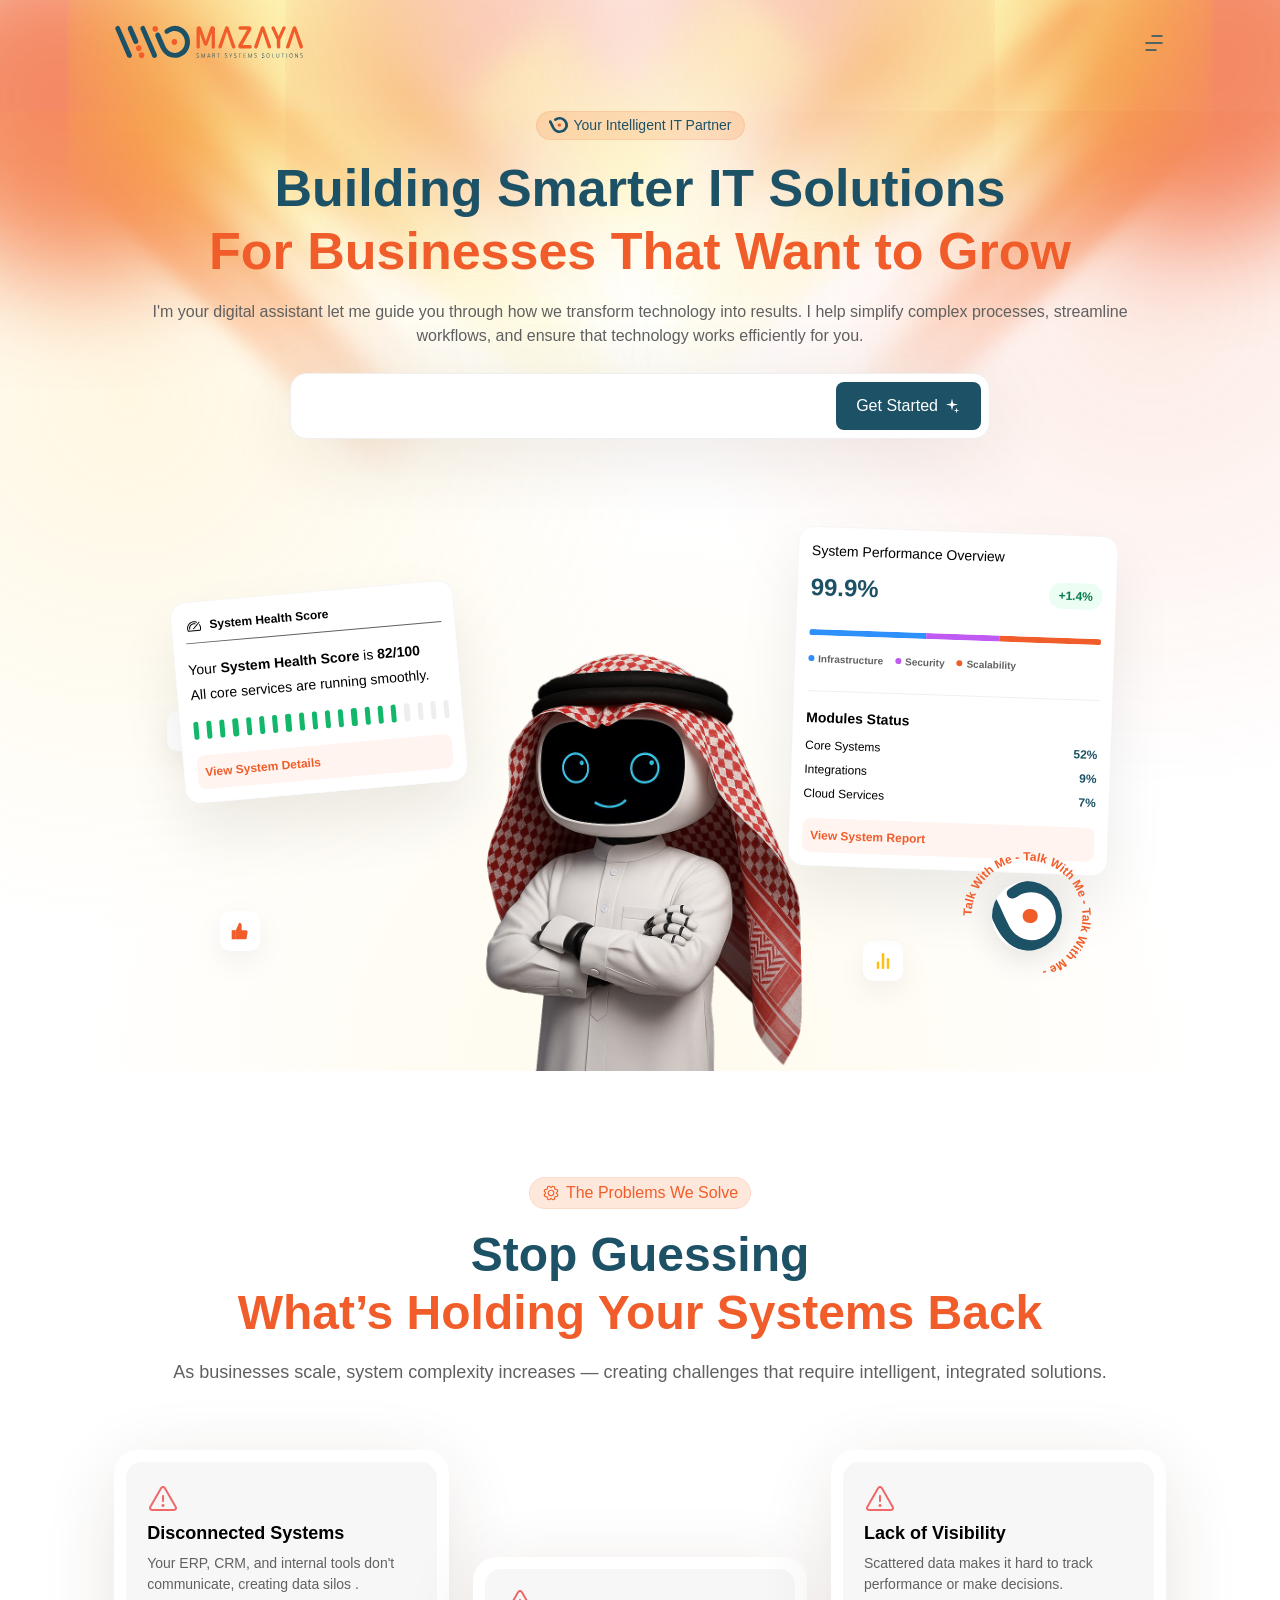
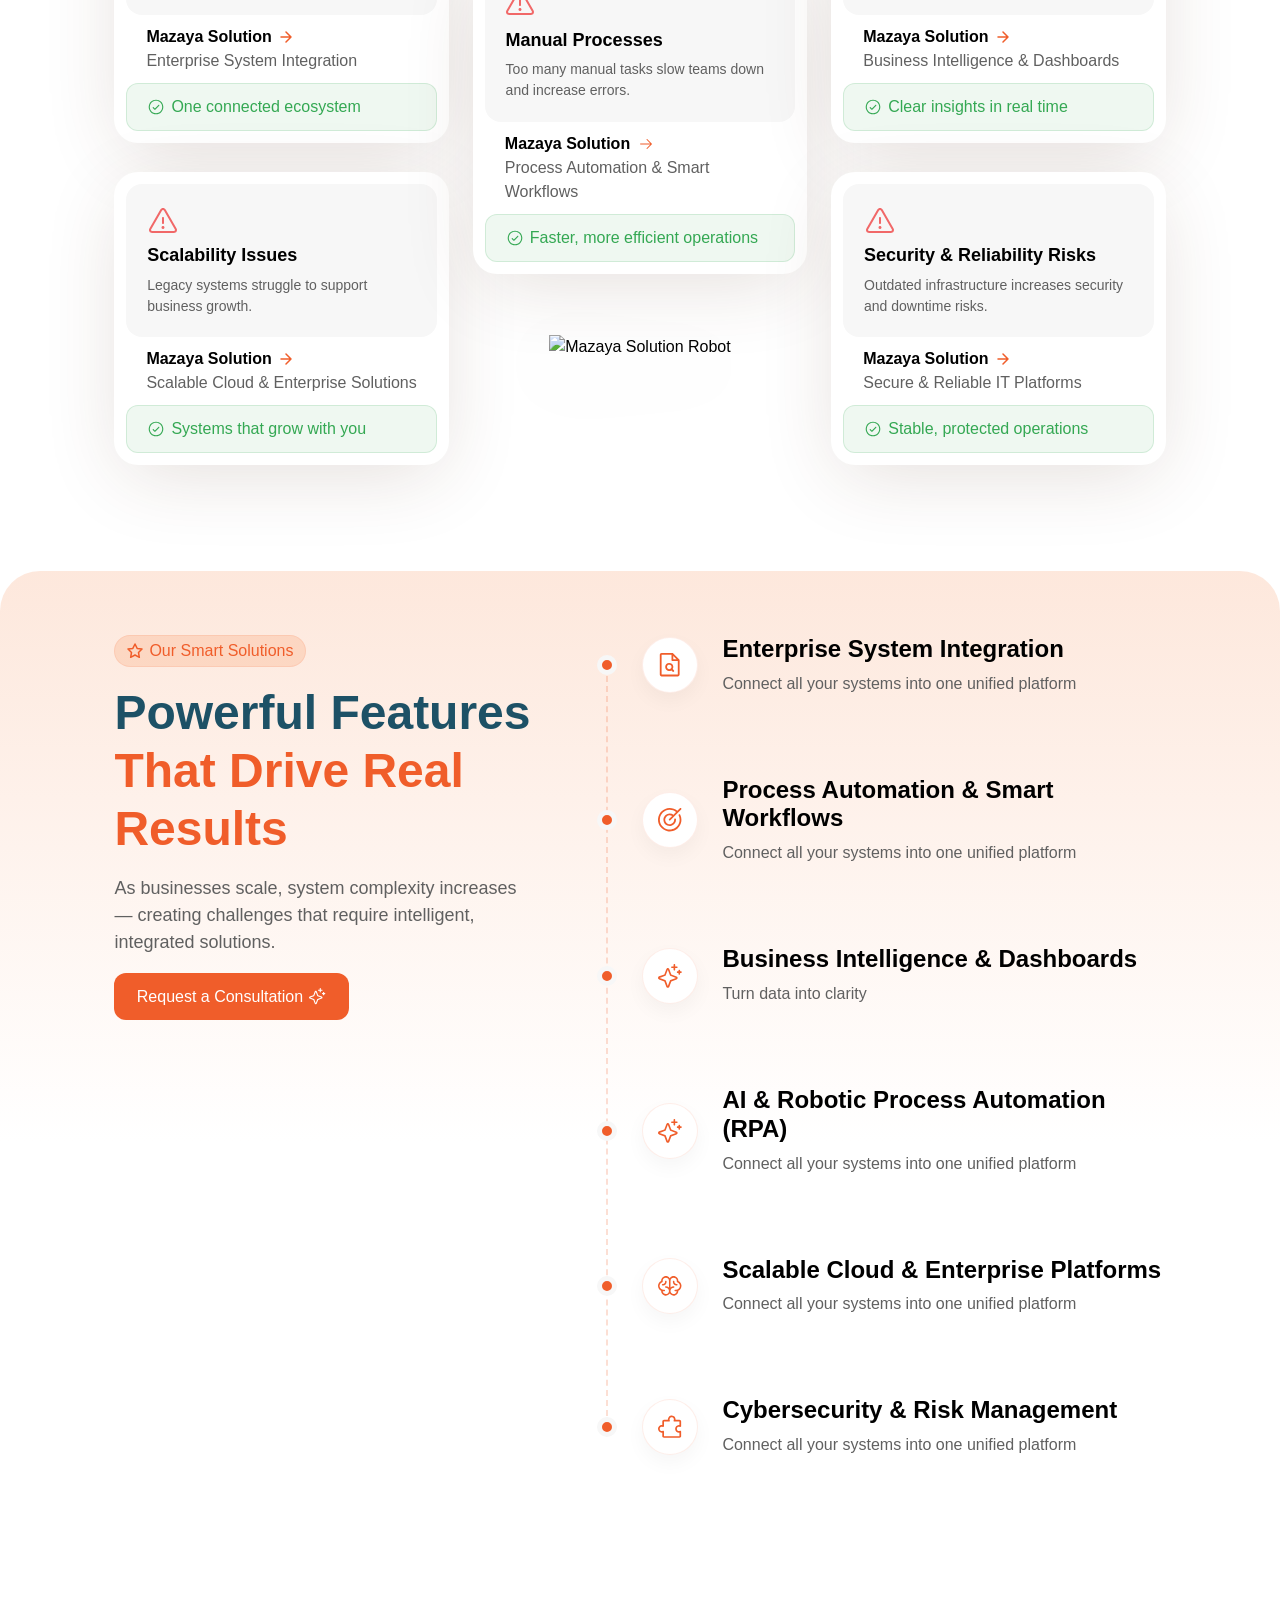
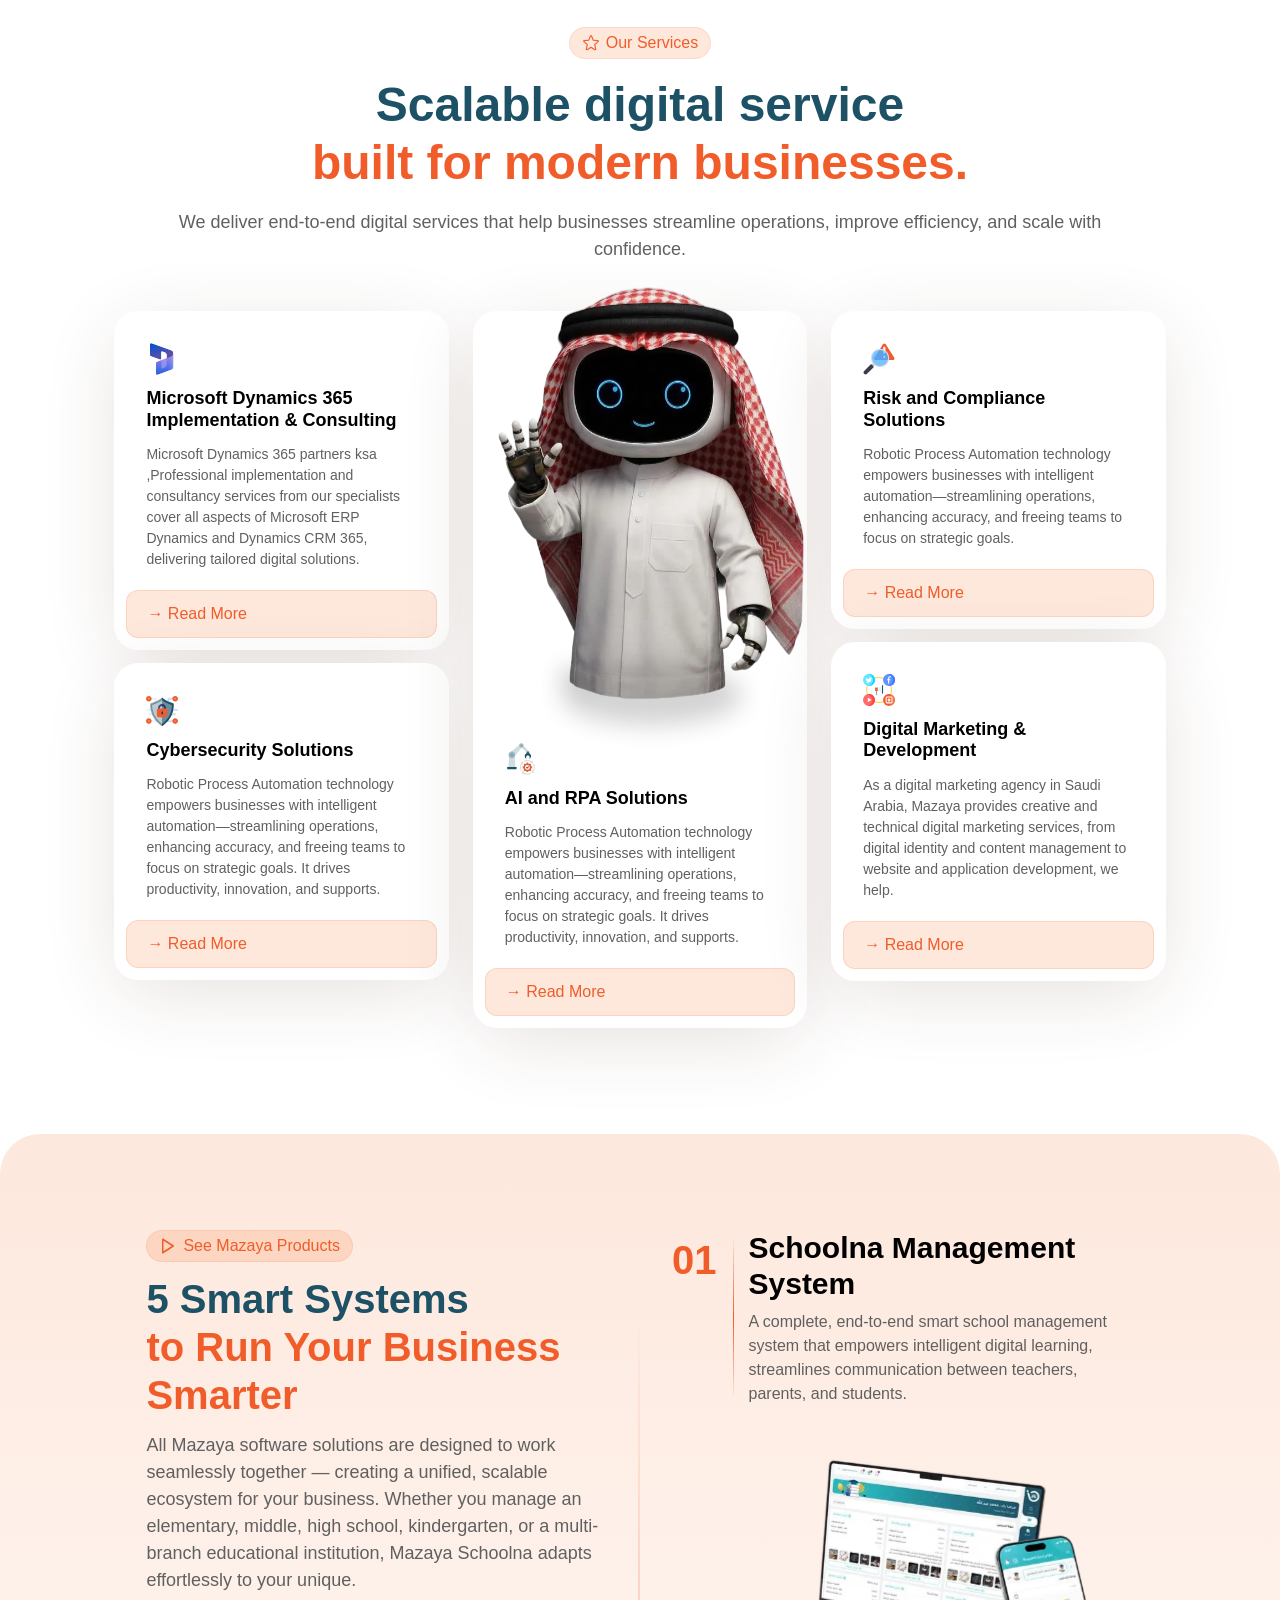
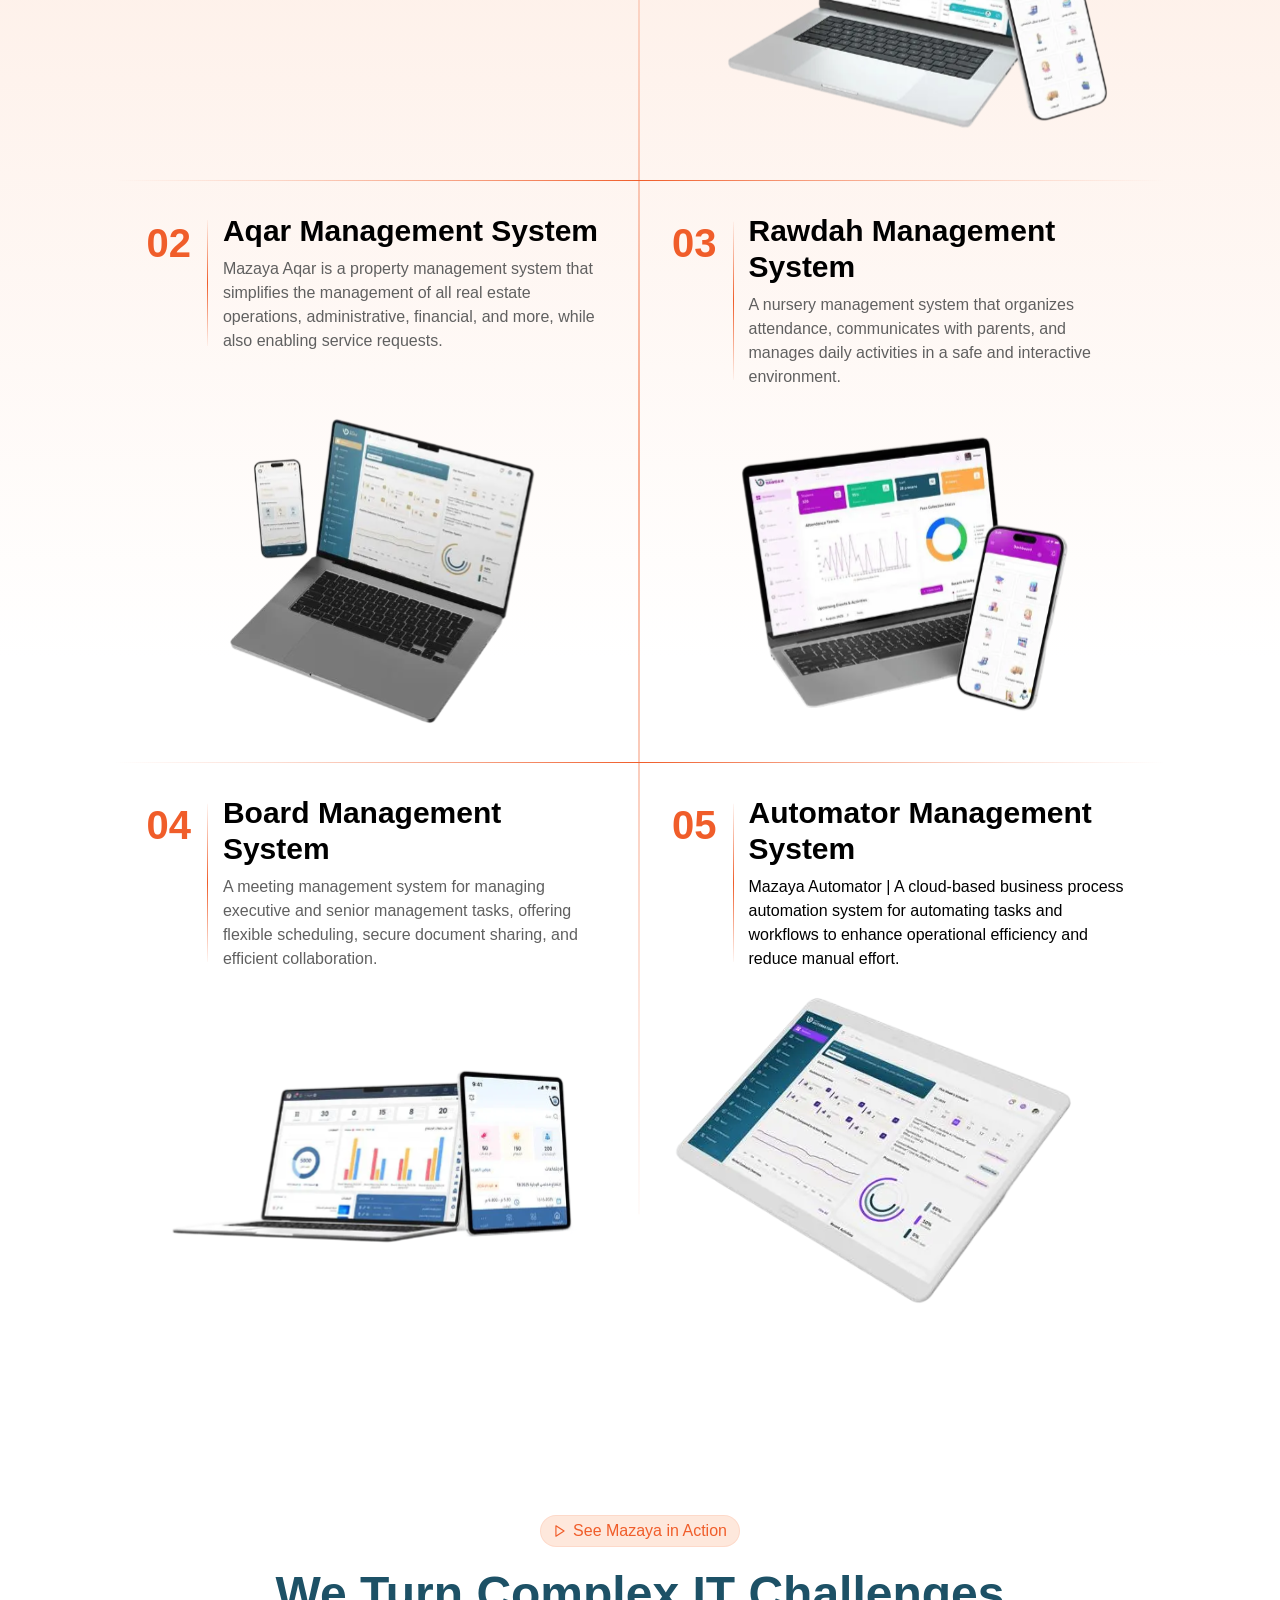
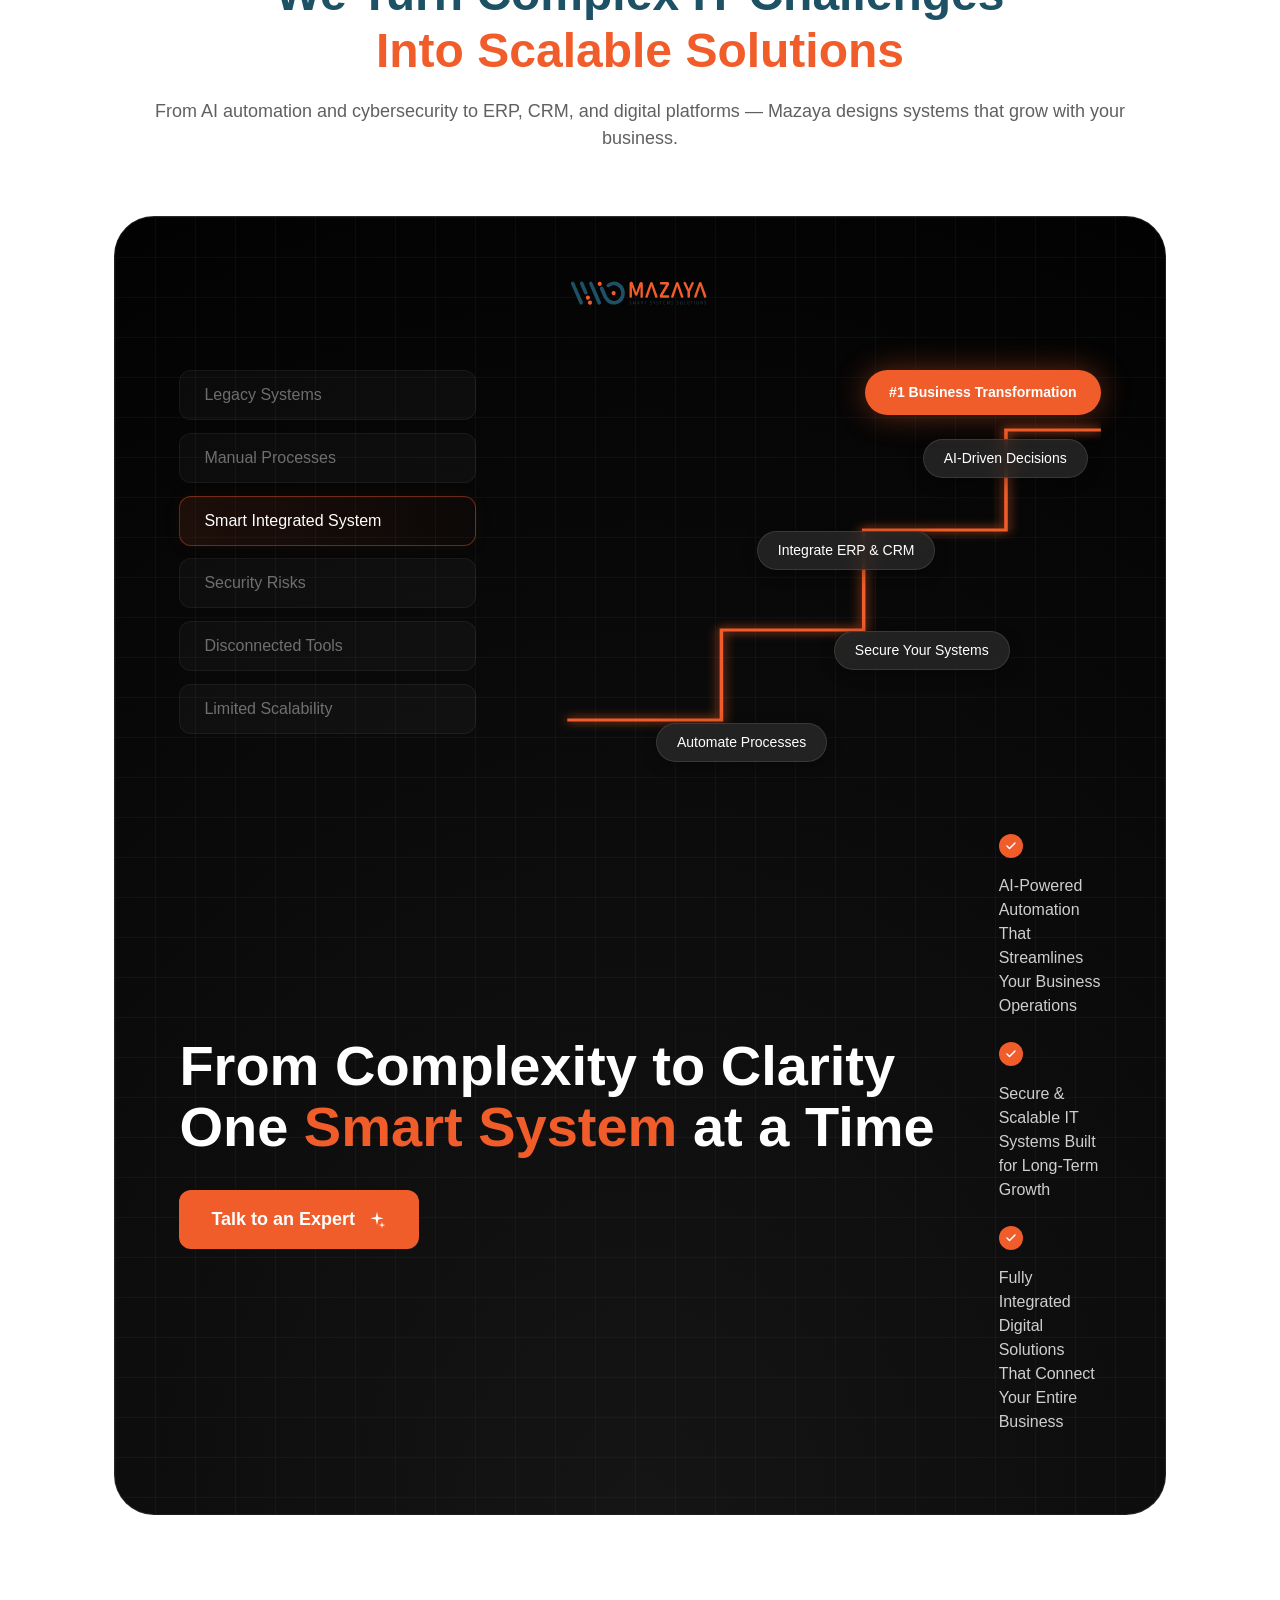
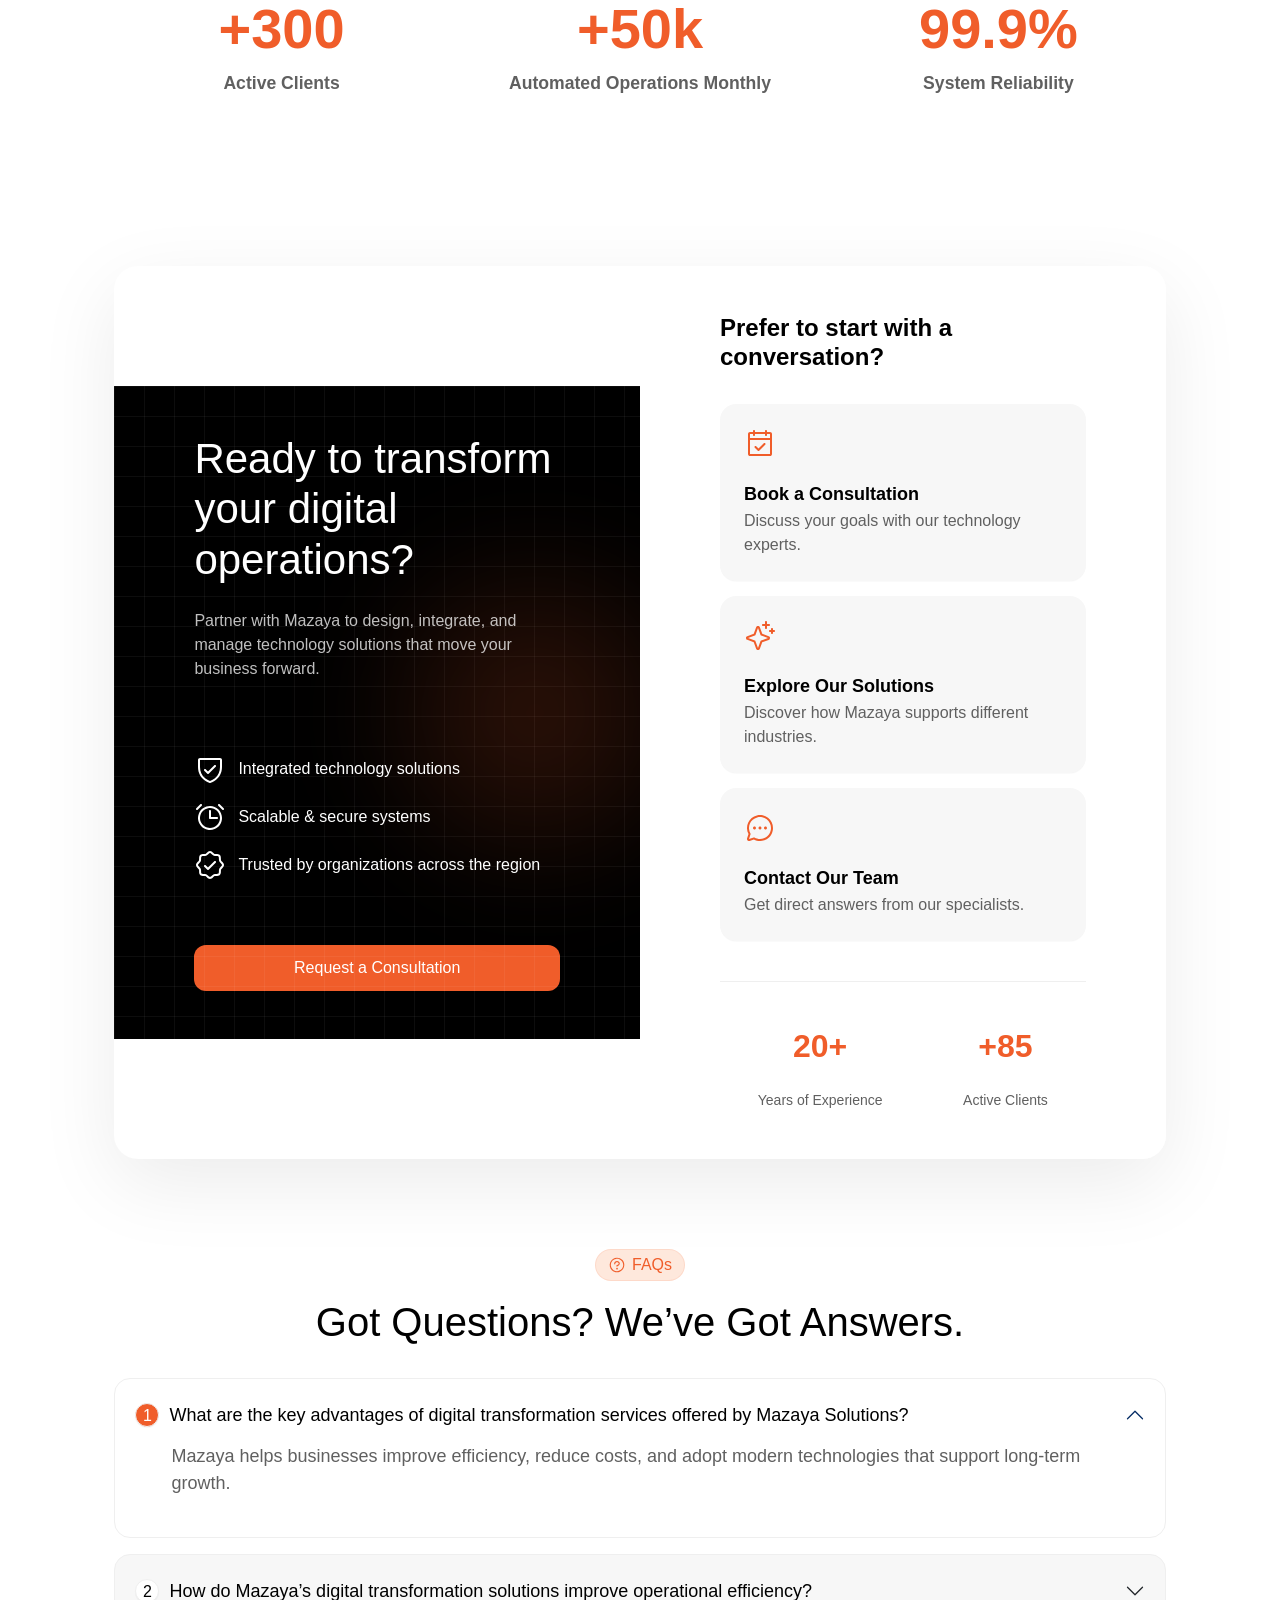
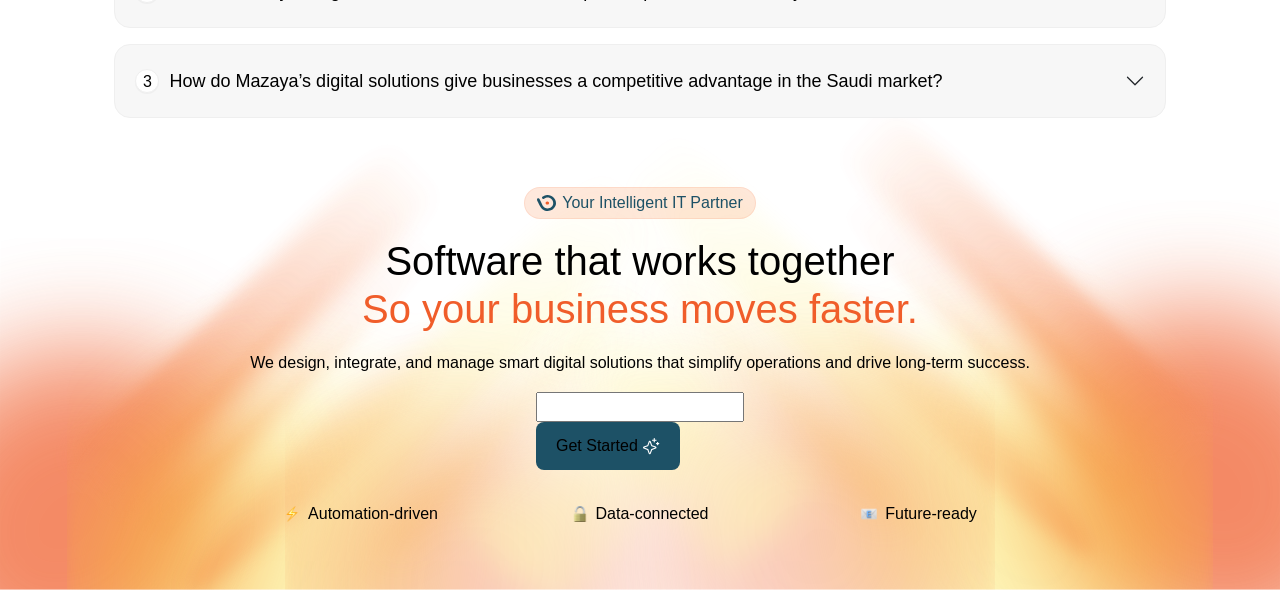
==== index.html @ fdb48bb7 "first commit" ====
<!doctype html>
<html lang="en">

<head>
  <meta charset="UTF-8" />
  <meta name="viewport" content="width=device-width, initial-scale=1.0" />
  <title>Mazaya</title>

  <!-- Bootstrap5 CSS -->
  <link href="https://cdn.jsdelivr.net/npm/bootstrap@5.3.2/dist/css/bootstrap.min.css" rel="stylesheet" />
  <!-- Main Css -->
  <link rel="stylesheet" href="scss/main.css" />

</head>

<body>
  <div class="site-wrapper">
    <main class="flex-grow-1">
      <div class="bg-gradient position-absolute top-0">
        <img src="assets/images/hero_bgs.svg" class="w-100" alt="bg" />
      </div>

      <!-- Navbar -->
      <nav class="navbar">
        <div class="container">
          <a class="navbar-brand" href="#">
            <img src="assets/images/logo.svg" alt="logo_img" />
          </a>
          <button class="navbar-toggler" type="button" data-bs-toggle="collapse" data-bs-target="#navbarSupportedContent"
            aria-controls="navbarSupportedContent" aria-expanded="false" aria-label="Toggle navigation">
            <img src="assets/images/icons/menu_icon.svg" alt="menu_btn" />
          </button>

          <div class="collapse navbar-collapse" id="navbarSupportedContent">
            <!-- Menu Header for Overlay -->
            <div class="menu-header">
              <a class="navbar-brand" href="#">
                <img src="assets/images/logo.svg" alt="logo_img" />
              </a>
              <button class="btn-close-custom" type="button" data-bs-toggle="collapse"
                data-bs-target="#navbarSupportedContent" aria-label="Close">
                &times;
              </button>
            </div>

            <ul class="navbar-nav">
              <li class="nav-item">
                <a class="nav-link active" aria-current="page" href="#">Home</a>
              </li>
              <li class="nav-item">
                <a class="nav-link" href="#">About Us</a>
              </li>
              <li class="nav-item">
                <a class="nav-link" aria-disabled="true">Services</a>
              </li>
              <li class="nav-item">
                <a class="nav-link" aria-disabled="true">Products</a>
              </li>
              <li class="nav-item">
                <a class="nav-link" aria-disabled="true">Contact Us</a>
              </li>
              <li class="nav-item">
                <a class="nav-link" aria-disabled="true">Blog</a>
              </li>
              <li class="nav-item">
                <a class="nav-link" aria-disabled="true">Careers</a>
              </li>
              <li class="nav-item">
                <a class="nav-link" aria-disabled="true">Document Center</a>
              </li>
            </ul>
            <div class="language-switcher">
              <span class="lang-text active">English</span>
              <span class="lang-text">Arabic</span>
            </div>
          </div>

        </div>
      </nav>

      <!-- Hero Section -->
      <section class="hero">
        <div class="container">
          <!-- Text Content -->
          <div class="main-text">
            <div class="badge-pill">
              <img src="assets/images/icons/mazaya_icon.svg" alt="mazaya_icon">
              Your Intelligent IT Partner
            </div>

            <h1 class="main_title">
              Building Smarter IT Solutions
              <span class="subtitle-orange">For Businesses That Want to Grow</span>
            </h1>

            <p class="main_desc">
              I'm your digital assistant let me guide you through how we transform technology into results. I help simplify
              complex processes, streamline workflows, and ensure that technology works efficiently for you.
            </p>

            <div class="input-wrapper">
              <input type="text" />
              <button class="custom-btn btn-secondary">
                Get Started
                <svg width="18" height="18" viewBox="0 0 24 24" fill="none" xmlns="http://www.w3.org/2000/svg">
                  <path d="M12 2L13.5 8.5L20 10L13.5 11.5L12 18L10.5 11.5L4 10L10.5 8.5L12 2Z" fill="white"/>
                  <path d="M18 14L18.75 17.25L22 18L18.75 18.75L18 22L17.25 18.75L14 18L17.25 17.25L18 14Z" fill="white"/>
                </svg>
              </button>
            </div>
          </div>

          <!-- Visuals -->
          <div class="hero-visuals">
            <!-- Floating Card Left: Health Score -->
            <div class="card-float health-card">
              <div class="card-header">
                <div class="icon-box">
                 <svg xmlns="http://www.w3.org/2000/svg" width="19" height="19" viewBox="0 0 19 19" fill="none">
                    <path d="M8.56906 10.9171L13.5586 4.0496C13.5972 3.99644 13.646 3.95139 13.702 3.91704C13.758 3.8827 13.8202 3.85974 13.8852 3.84946C13.9501 3.83918 14.0164 3.84178 14.0803 3.85712C14.1443 3.87247 14.2045 3.90026 14.2577 3.93888C14.3108 3.97752 14.3559 4.02624 14.3902 4.08228C14.4246 4.13831 14.4475 4.20057 14.4578 4.26548C14.4681 4.3304 14.4655 4.3967 14.4501 4.46062C14.4348 4.52452 14.407 4.58479 14.3684 4.63795L9.37885 11.5055C9.34021 11.5586 9.29149 11.6037 9.23544 11.638C9.17942 11.6724 9.11715 11.6953 9.05225 11.7056C8.98733 11.7159 8.92103 11.7133 8.85711 11.6979C8.79321 11.6826 8.73294 11.6548 8.67978 11.6162C8.6266 11.5775 8.58157 11.5288 8.54723 11.4728C8.51289 11.4168 8.48991 11.3545 8.47964 11.2896C8.46935 11.2246 8.47196 11.1583 8.4873 11.0944C8.50264 11.0305 8.53042 10.9703 8.56906 10.9171ZM8.76376 6.68664C9.19281 6.61813 9.63017 6.62006 10.0586 6.69236C10.1238 6.70448 10.1908 6.70349 10.2557 6.68947C10.3205 6.67544 10.3819 6.64866 10.4363 6.61068C10.4907 6.57269 10.537 6.52427 10.5725 6.46823C10.608 6.41218 10.632 6.34963 10.6431 6.28422C10.6542 6.21881 10.6522 6.15185 10.6371 6.08723C10.6221 6.02262 10.5944 5.96163 10.5555 5.90784C10.5167 5.85403 10.4676 5.8085 10.411 5.77388C10.3544 5.73926 10.2915 5.71624 10.2259 5.70617C9.39655 5.56544 8.54512 5.63615 7.75034 5.91174C6.95558 6.18734 6.24314 6.65892 5.67895 7.28286C5.11477 7.9068 4.71704 8.66296 4.52259 9.48137C4.32812 10.2998 4.3432 11.154 4.56643 11.965C4.59892 12.0837 4.67399 12.1862 4.7773 12.253C4.8806 12.3198 5.00489 12.3462 5.12641 12.3271C5.14432 12.3242 5.16285 12.3213 5.18089 12.3153C5.3088 12.2803 5.41756 12.1959 5.48324 12.0806C5.54891 11.9654 5.56614 11.8288 5.53113 11.7009C5.49193 11.5574 5.46063 11.4119 5.43741 11.265C5.27258 10.2169 5.53023 9.14628 6.15384 8.28795C6.77744 7.42964 7.71607 6.85375 8.76376 6.68664ZM15.0504 6.51389C15.0116 6.46084 14.9628 6.41595 14.9067 6.38175C14.8507 6.34756 14.7883 6.32476 14.7234 6.31464C14.6585 6.30453 14.5923 6.30729 14.5284 6.32279C14.4646 6.33827 14.4044 6.3662 14.3514 6.40494C14.2983 6.44369 14.2533 6.49252 14.2192 6.54861C14.185 6.60471 14.1622 6.667 14.1521 6.7319C14.142 6.79681 14.1447 6.86309 14.1603 6.92692C14.1758 6.99077 14.2036 7.05094 14.2424 7.10399C14.7216 7.76386 15.0617 8.51424 15.2421 9.30954C15.4225 10.1049 15.4394 10.9285 15.2917 11.7306L4.10712 13.4976C3.65341 12.6525 3.40828 11.7113 3.39215 10.7524C3.37601 9.79338 3.58935 8.84443 4.01437 7.98462C4.43939 7.12481 5.06378 6.37906 5.83549 5.80952C6.6072 5.23998 7.50388 4.86315 8.45077 4.71047L8.50511 4.70186C9.42614 4.56192 10.3672 4.64057 11.2522 4.93146C11.3151 4.95416 11.3819 4.96401 11.4488 4.96038C11.5156 4.95678 11.581 4.93981 11.6412 4.91046C11.7013 4.88112 11.755 4.84001 11.7989 4.78958C11.8428 4.73914 11.8763 4.68037 11.8971 4.6168C11.918 4.55321 11.9258 4.48611 11.9203 4.41941C11.9147 4.35274 11.8958 4.28785 11.8648 4.22859C11.8337 4.16932 11.7911 4.1169 11.7394 4.07443C11.6877 4.03195 11.628 4.00028 11.5638 3.98129C10.2318 3.54535 8.79965 3.51914 7.4526 3.90601C6.10553 4.29288 4.90555 5.07505 4.00785 6.15134C3.11016 7.22762 2.55608 8.54851 2.41727 9.94313C2.27845 11.3378 2.5613 12.742 3.22922 13.9741C3.32797 14.1566 3.48086 14.3042 3.66683 14.3963C3.85283 14.4885 4.06281 14.5209 4.26791 14.4888L15.45 12.7177C15.6549 12.6855 15.8447 12.5902 15.9931 12.4452C16.1415 12.3002 16.2412 12.1127 16.2783 11.9086C16.4496 10.9729 16.429 10.0123 16.2179 9.08492C16.0068 8.1575 15.6097 7.28321 15.0504 6.51389Z" fill="black"/>
                  </svg>
                </div>
                <span>System Health Score</span>
              </div>
              <div class="card-body">
                <p>Your <strong>System Health Score</strong> is <strong>82/100</strong></p>
                <p class="small">All core services are running smoothly.</p>
                <div class="progress-bar-stack">
                   <div class="bar-unit active"></div>
                   <div class="bar-unit active"></div>
                   <div class="bar-unit active"></div>
                   <div class="bar-unit active"></div>
                   <div class="bar-unit active"></div>
                   <div class="bar-unit active"></div>
                   <div class="bar-unit active"></div>
                   <div class="bar-unit active"></div>
                   <div class="bar-unit active"></div>
                   <div class="bar-unit active"></div>
                   <div class="bar-unit active"></div>
                   <div class="bar-unit active"></div>
                   <div class="bar-unit active"></div>
                   <div class="bar-unit active"></div>
                   <div class="bar-unit active"></div>
                   <div class="bar-unit active"></div>
                   <div class="bar-unit"></div>
                   <div class="bar-unit"></div>
                   <div class="bar-unit"></div>
                   <div class="bar-unit"></div>
                </div>
                <a href="#" class="view-details-btn">View System Details</a>
              </div>
            </div>

            <!-- Floating Card Right: Performance -->
            <div class="card-float performance-card">
               <div class="card-header-top">
                  <p class="small">System Performance Overview</p>
                  <div class="score-line">
                    <span class="score-val">99.9%</span>
                    <span class="badge-trend">+1.4%</span>
                  </div>
               </div>
               <div class="stat-bars">
                  <div class="stat-segment blue" style="width: 40%;"></div>
                  <div class="stat-segment purple" style="width: 25%;"></div>
                  <div class="stat-segment orange" style="width: 35%;"></div>
               </div>
               <div class="legend">
                  <span class="legend-item blue">Infrastructure</span>
                  <span class="legend-item purple">Security</span>
                  <span class="legend-item orange">Scalability</span>
               </div>
               <div class="module-status">
                  <p class="small section-label">Modules Status</p>
                  <div class="status-row"><span>Core Systems</span><span>52%</span></div>
                  <div class="status-row"><span>Integrations</span><span>9%</span></div>
                  <div class="status-row"><span>Cloud Services</span><span>7%</span></div>
               </div>
               <a href="#" class="view-report-btn">View System Report</a>
            </div>

            <!-- Central Robot -->
            <img class="robot-img" src="assets/images/hero_robot.svg" alt="Mazaya Robot" />

            <!-- Floating Small Icons -->
            <div class="float-icon icon-gem">
              <svg width="20" height="20" viewBox="0 0 24 24" fill="none" xmlns="http://www.w3.org/2000/svg">
                <path d="M6 3L3 8L12 22L21 8L18 3H6Z" fill="#FDBF10"/>
              </svg>
            </div>

            <div class="float-icon icon-trend">
              <svg width="20" height="20" viewBox="0 0 24 24" fill="none" xmlns="http://www.w3.org/2000/svg">
                <path d="M23 6L13.5 15.5L8.5 10.5L1 18" stroke="#FDBF10" stroke-width="2" stroke-linecap="round" stroke-linejoin="round"/>
                <path d="M17 6H23V12" stroke="#FDBF10" stroke-width="2" stroke-linecap="round" stroke-linejoin="round"/>
              </svg>
            </div>

            <div class="float-icon icon-thumb">
              <svg width="20" height="20" viewBox="0 0 24 24" fill="none" xmlns="http://www.w3.org/2000/svg">
                <path d="M14 9V5C14 4.20435 13.6839 3.44129 13.1213 2.87868C12.5587 2.31607 11.7957 2 11 2L7 11V22H18.28C18.76 22 19.22 21.81 19.56 21.47C19.9 21.13 20.09 20.67 20.09 20.19L21.09 13.19C21.12 12.92 21.09 12.64 21.01 12.38C20.93 12.12 20.8 11.88 20.62 11.69C20.44 11.5 20.22 11.35 19.97 11.26C19.72 11.17 19.46 11.12 19.19 11.12H14" fill="#F05D2A"/>
                <path d="M7 11H2V22H7V11Z" fill="#F05D2A"/>
              </svg>
            </div>

            <div class="float-icon icon-stats">
              <svg width="20" height="20" viewBox="0 0 24 24" fill="none" xmlns="http://www.w3.org/2000/svg">
                <path d="M18 20V10" stroke="#FDBF10" stroke-width="3" stroke-linecap="round" stroke-linejoin="round"/>
                <path d="M12 20V4" stroke="#FDBF10" stroke-width="3" stroke-linecap="round" stroke-linejoin="round"/>
                <path d="M6 20V14" stroke="#FDBF10" stroke-width="3" stroke-linecap="round" stroke-linejoin="round"/>
              </svg>
            </div>

            <!-- Talk Badge Circular -->
            <div class="talk-badge-circular">
                <div class="badge-inner">
                  <svg class="circular-text" viewBox="0 0 100 100">
                    <path id="circlePath" d="M 50, 50 m -37, 0 a 37,37 0 1,1 74,0 a 37,37 0 1,1 -74,0" fill="transparent"/>
                    <text font-size="8" font-weight="600" fill="#F05D2A">
                      <textPath xlink:href="#circlePath" spacing="auto">
                        Talk With Me - Talk With Me - Talk With Me -
                      </textPath>
                    </text>
                  </svg>
                  <div class="center-icon">
                    <img src="assets/images/icons/mazaya_icon.svg" alt="Robot Head" />
                  </div>
                </div>
            </div>
          </div>
        </div>
      </section>

      <!-- Problems Section -->
      <section class="problems-section">
        <div class="container">
          <!-- Header Content -->
          <div class="main-text">
            <div class="badge-pill">
              <svg xmlns="http://www.w3.org/2000/svg" width="18" height="18" viewBox="0 0 18 18" fill="none">
                <path d="M9.00015 5.62515C8.33264 5.62515 7.68012 5.82309 7.1251 6.19394C6.57009 6.56479 6.13751 7.0919 5.88206 7.7086C5.62662 8.3253 5.55978 9.0039 5.69 9.65858C5.82023 10.3133 6.14167 10.9146 6.61367 11.3866C7.08567 11.8586 7.68704 12.1801 8.34172 12.3103C8.99641 12.4405 9.67501 12.3737 10.2917 12.1182C10.9084 11.8628 11.4355 11.4302 11.8064 10.8752C12.1772 10.3202 12.3752 9.66767 12.3752 9.00015C12.3742 8.10533 12.0183 7.24743 11.3856 6.6147C10.7529 5.98196 9.89497 5.62608 9.00015 5.62515ZM9.00015 11.2502C8.55515 11.2502 8.12013 11.1182 7.75012 10.871C7.38011 10.6237 7.09172 10.2723 6.92142 9.86119C6.75113 9.45006 6.70657 8.99766 6.79339 8.5612C6.8802 8.12474 7.0945 7.72383 7.40916 7.40916C7.72383 7.0945 8.12474 6.8802 8.5612 6.79339C8.99766 6.70657 9.45006 6.75113 9.86119 6.92142C10.2723 7.09172 10.6237 7.38011 10.871 7.75012C11.1182 8.12013 11.2502 8.55515 11.2502 9.00015C11.2502 9.59689 11.0131 10.1692 10.5911 10.5911C10.1692 11.0131 9.59689 11.2502 9.00015 11.2502ZM15.1877 9.15203C15.1905 9.05078 15.1905 8.94953 15.1877 8.84828L16.2367 7.53765C16.2917 7.46884 16.3298 7.38807 16.3479 7.30185C16.3659 7.21562 16.3635 7.12636 16.3408 7.04125C16.1688 6.3948 15.9115 5.77411 15.5758 5.19554C15.5318 5.11983 15.4708 5.05542 15.3975 5.00745C15.3243 4.95948 15.2409 4.92927 15.1539 4.91922L13.4861 4.73359C13.4167 4.66047 13.3464 4.59015 13.2752 4.52265L13.0783 2.85062C13.0682 2.76358 13.0378 2.68012 12.9897 2.60687C12.9416 2.53363 12.8771 2.47263 12.8012 2.42875C12.2225 2.0936 11.6018 1.8366 10.9555 1.66445C10.8704 1.64181 10.7811 1.63949 10.6949 1.65769C10.6086 1.67589 10.5279 1.71409 10.4591 1.76922L9.15203 2.81265C9.05078 2.81265 8.94953 2.81265 8.84828 2.81265L7.53765 1.7657C7.46884 1.71069 7.38807 1.67262 7.30185 1.65454C7.21562 1.63647 7.12636 1.6389 7.04125 1.66164C6.3949 1.83392 5.77426 2.09117 5.19554 2.42664C5.11983 2.4706 5.05542 2.53163 5.00745 2.60487C4.95948 2.67811 4.92927 2.76154 4.91922 2.84851L4.73359 4.51914C4.66047 4.58898 4.59015 4.65929 4.52265 4.73008L2.85062 4.92203C2.76358 4.93216 2.68012 4.96248 2.60687 5.01057C2.53363 5.05867 2.47263 5.12322 2.42875 5.19906C2.0936 5.77785 1.8366 6.39848 1.66445 7.04476C1.64181 7.12993 1.63949 7.21922 1.65769 7.30545C1.67589 7.39167 1.71409 7.47242 1.76922 7.54117L2.81265 8.84828C2.81265 8.94953 2.81265 9.05078 2.81265 9.15203L1.7657 10.4627C1.71069 10.5315 1.67262 10.6122 1.65454 10.6985C1.63647 10.7847 1.6389 10.8739 1.66164 10.9591C1.83362 11.6055 2.09087 12.2262 2.42664 12.8048C2.4706 12.8805 2.53163 12.9449 2.60487 12.9929C2.67811 13.0408 2.76154 13.071 2.84851 13.0811L4.51633 13.2667C4.58617 13.3398 4.65648 13.4102 4.72726 13.4777L4.92203 15.1497C4.93216 15.2367 4.96248 15.3202 5.01057 15.3934C5.05867 15.4667 5.12322 15.5277 5.19906 15.5716C5.77785 15.9067 6.39848 16.1637 7.04476 16.3359C7.12993 16.3585 7.21922 16.3608 7.30545 16.3426C7.39167 16.3244 7.47242 16.2862 7.54117 16.2311L8.84828 15.1877C8.94953 15.1905 9.05078 15.1905 9.15203 15.1877L10.4627 16.2367C10.5315 16.2917 10.6122 16.3298 10.6985 16.3479C10.7847 16.3659 10.8739 16.3635 10.9591 16.3408C11.6055 16.1688 12.2262 15.9115 12.8048 15.5758C12.8805 15.5318 12.9449 15.4708 12.9929 15.3975C13.0408 15.3243 13.071 15.2409 13.0811 15.1539L13.2667 13.4861C13.3398 13.4167 13.4102 13.3464 13.4777 13.2752L15.1497 13.0783C15.2367 13.0682 15.3202 13.0378 15.3934 12.9897C15.4667 12.9416 15.5277 12.8771 15.5716 12.8012C15.9067 12.2225 16.1637 11.6018 16.3359 10.9555C16.3585 10.8704 16.3608 10.7811 16.3426 10.6949C16.3244 10.6086 16.2862 10.5279 16.2311 10.4591L15.1877 9.15203ZM14.0556 8.695C14.0676 8.89826 14.0676 9.10205 14.0556 9.30531C14.0472 9.44447 14.0908 9.58179 14.178 9.69062L15.1757 10.9373C15.0612 11.3011 14.9146 11.6541 14.7377 11.992L13.1486 12.172C13.0102 12.1873 12.8824 12.2535 12.79 12.3576C12.6547 12.5098 12.5105 12.6539 12.3583 12.7893C12.2542 12.8817 12.188 13.0095 12.1727 13.1479L11.9962 14.7355C11.6583 14.9126 11.3054 15.0592 10.9415 15.1736L9.69414 14.1759C9.59433 14.0961 9.47034 14.0527 9.34258 14.0528H9.30883C9.10556 14.0648 8.90178 14.0648 8.69851 14.0528C8.55935 14.0444 8.42204 14.088 8.3132 14.1752L7.06304 15.1736C6.6992 15.0591 6.34625 14.9125 6.00836 14.7355L5.82836 13.1486C5.813 13.0102 5.74686 12.8824 5.64273 12.79C5.49051 12.6547 5.34636 12.5105 5.21101 12.3583C5.11858 12.2542 4.99081 12.188 4.85242 12.1727L3.26476 11.9955C3.08771 11.6576 2.94112 11.3047 2.82672 10.9408L3.82445 9.69344C3.91157 9.5846 3.95517 9.44728 3.94679 9.30812C3.93484 9.10486 3.93484 8.90107 3.94679 8.69781C3.95517 8.55865 3.91157 8.42134 3.82445 8.3125L2.82672 7.06304C2.9412 6.6992 3.0878 6.34625 3.26476 6.00836L4.85172 5.82836C4.9901 5.813 5.11787 5.74686 5.21031 5.64273C5.34566 5.49051 5.48981 5.34636 5.64203 5.21101C5.74657 5.11852 5.81298 4.99045 5.82836 4.85172L6.00484 3.26476C6.3427 3.08771 6.69565 2.94112 7.05953 2.82672L8.30687 3.82445C8.41571 3.91157 8.55302 3.95517 8.69219 3.94679C8.89545 3.93484 9.09924 3.93484 9.3025 3.94679C9.44166 3.95517 9.57897 3.91157 9.68781 3.82445L10.9373 2.82672C11.3011 2.9412 11.6541 3.0878 11.992 3.26476L12.172 4.85172C12.1873 4.9901 12.2535 5.11787 12.3576 5.21031C12.5098 5.34566 12.6539 5.48981 12.7893 5.64203C12.8817 5.74615 13.0095 5.81229 13.1479 5.82765L14.7355 6.00414C14.9126 6.34199 15.0592 6.69495 15.1736 7.05883L14.1759 8.30617C14.0879 8.41592 14.0442 8.55465 14.0535 8.695H14.0556Z" fill="#F05D2A"/>
              </svg>
              The Problems We Solve
            </div>

            <h2 class="main_title">
              Stop Guessing
              <span class="subtitle-orange">What’s Holding Your Systems Back</span>
            </h2>

            <p class="main_desc">
              As businesses scale, system complexity increases — creating challenges that require intelligent, integrated solutions.
            </p>
          </div>

          <!-- Cards Grid -->
          <div class="row problem-grid align-items-center">
            <!-- Left Grid: 2 Cards -->
            <div class="col-lg-4 problem-col">
              <!-- Card 1 -->
              <div class="problem-card custom-card">
                <div class="card-header-part">
                  <div class="alert-icon-wrapper">
                   <svg xmlns="http://www.w3.org/2000/svg" width="32" height="32" viewBox="0 0 32 32" fill="none">
                      <path d="M29.5994 23.5113L18.6681 4.52758C18.395 4.06249 18.005 3.67686 17.5369 3.40891C17.0688 3.14096 16.5388 3 15.9994 3C15.46 3 14.93 3.14096 14.4619 3.40891C13.9938 3.67686 13.6038 4.06249 13.3306 4.52758L2.39939 23.5113C2.13656 23.9612 1.99805 24.4728 1.99805 24.9938C1.99805 25.5148 2.13656 26.0265 2.39939 26.4763C2.66905 26.9442 3.05835 27.332 3.52734 27.5997C3.99633 27.8675 4.52812 28.0057 5.06814 28.0001H26.9306C27.4702 28.0052 28.0015 27.8669 28.47 27.5991C28.9385 27.3314 29.3274 26.9439 29.5969 26.4763C29.8601 26.0267 29.999 25.5152 29.9995 24.9942C29.9999 24.4732 29.8618 23.9614 29.5994 23.5113ZM27.8656 25.4751C27.7703 25.6376 27.6335 25.7719 27.4692 25.8642C27.3049 25.9564 27.119 26.0033 26.9306 26.0001H5.06814C4.87973 26.0033 4.69385 25.9564 4.52955 25.8642C4.36525 25.7719 4.22843 25.6376 4.13314 25.4751C4.04682 25.3289 4.00128 25.1623 4.00128 24.9926C4.00128 24.8228 4.04682 24.6562 4.13314 24.5101L15.0644 5.52633C15.1616 5.36455 15.299 5.23068 15.4633 5.13774C15.6276 5.04479 15.8131 4.99595 16.0019 4.99595C16.1906 4.99595 16.3762 5.04479 16.5405 5.13774C16.7047 5.23068 16.8422 5.36455 16.9394 5.52633L27.8706 24.5101C27.9562 24.6567 28.0009 24.8235 28 24.9933C27.9991 25.163 27.9527 25.3294 27.8656 25.4751ZM14.9994 18.0001V13.0001C14.9994 12.7349 15.1047 12.4805 15.2923 12.293C15.4798 12.1054 15.7342 12.0001 15.9994 12.0001C16.2646 12.0001 16.519 12.1054 16.7065 12.293C16.894 12.4805 16.9994 12.7349 16.9994 13.0001V18.0001C16.9994 18.2653 16.894 18.5197 16.7065 18.7072C16.519 18.8947 16.2646 19.0001 15.9994 19.0001C15.7342 19.0001 15.4798 18.8947 15.2923 18.7072C15.1047 18.5197 14.9994 18.2653 14.9994 18.0001ZM17.4994 22.5001C17.4994 22.7968 17.4114 23.0868 17.2466 23.3334C17.0818 23.5801 16.8475 23.7724 16.5734 23.8859C16.2993 23.9994 15.9977 24.0291 15.7068 23.9713C15.4158 23.9134 15.1485 23.7705 14.9387 23.5607C14.7289 23.351 14.5861 23.0837 14.5282 22.7927C14.4703 22.5017 14.5 22.2001 14.6136 21.9261C14.7271 21.652 14.9194 21.4177 15.166 21.2529C15.4127 21.0881 15.7027 21.0001 15.9994 21.0001C16.3972 21.0001 16.7787 21.1581 17.06 21.4394C17.3414 21.7207 17.4994 22.1023 17.4994 22.5001Z" fill="#EF4444" fill-opacity="0.8"/>
                    </svg>
                  </div>
                  <h3 class="card-title">Disconnected Systems</h3>
                  <p class="description card-description">Your ERP, CRM, and internal tools don't communicate, creating data silos .</p>
                </div>
                <div class="card-footer-part">
                  <span class="solution-link">Mazaya Solution <svg width="12" height="12" viewBox="0 0 12 12" fill="none" xmlns="http://www.w3.org/2000/svg"><path d="M1 6H11M11 6L6 1M11 6L6 11" stroke="#F05D2A" stroke-width="1.5" stroke-linecap="round" stroke-linejoin="round"/></svg></span>
                  <p class="description">Enterprise System Integration</p>
                </div>
                <div class="solution-pill">
                  <svg xmlns="http://www.w3.org/2000/svg" width="18" height="18" viewBox="0 0 18 18" fill="none">
                    <path d="M12.2168 6.9082C12.2637 6.9668 12.3018 7.02832 12.3311 7.09277C12.3604 7.15723 12.375 7.23047 12.375 7.3125C12.375 7.39453 12.3604 7.46777 12.3311 7.53223C12.3018 7.59668 12.2637 7.6582 12.2168 7.7168L8.2793 11.6543C8.2207 11.7012 8.15918 11.7393 8.09473 11.7686C8.03027 11.7979 7.95703 11.8125 7.875 11.8125C7.79297 11.8125 7.71973 11.7979 7.65527 11.7686C7.59082 11.7393 7.5293 11.7012 7.4707 11.6543L5.7832 9.9668C5.73633 9.9082 5.69824 9.84668 5.66895 9.78223C5.63965 9.71777 5.625 9.64453 5.625 9.5625C5.625 9.41016 5.68066 9.27832 5.79199 9.16699C5.90332 9.05566 6.03516 9 6.1875 9C6.26953 9 6.34277 9.01465 6.40723 9.04395C6.47168 9.07324 6.5332 9.11133 6.5918 9.1582L7.875 10.459L11.4082 6.9082C11.4668 6.86133 11.5283 6.82324 11.5928 6.79395C11.6572 6.76465 11.7305 6.75 11.8125 6.75C11.8945 6.75 11.9678 6.76465 12.0322 6.79395C12.0967 6.82324 12.1582 6.86133 12.2168 6.9082ZM16.3125 9C16.3125 10.0078 16.1191 10.957 15.7324 11.8477C15.3574 12.7383 14.8389 13.5146 14.1768 14.1768C13.5146 14.8389 12.7383 15.3574 11.8477 15.7324C10.957 16.1191 10.0078 16.3125 9 16.3125C7.99219 16.3125 7.04297 16.1191 6.15234 15.7324C5.26172 15.3574 4.48535 14.8389 3.82324 14.1768C3.16113 13.5146 2.64258 12.7383 2.26758 11.8477C1.88086 10.957 1.6875 10.0078 1.6875 9C1.6875 7.99219 1.88086 7.04297 2.26758 6.15234C2.64258 5.26172 3.16113 4.48535 3.82324 3.82324C4.48535 3.16113 5.26172 2.64258 6.15234 2.26758C7.04297 1.88086 7.99219 1.6875 9 1.6875C10.0078 1.6875 10.957 1.88086 11.8477 2.26758C12.7383 2.6543 13.5117 3.17578 14.168 3.83203C14.8242 4.48828 15.3457 5.26172 15.7324 6.15234C16.1191 7.04297 16.3125 7.99219 16.3125 9ZM15.1875 9C15.1875 8.14453 15.0234 7.3418 14.6953 6.5918C14.3789 5.8418 13.9395 5.18555 13.377 4.62305C12.8145 4.06055 12.1582 3.62109 11.4082 3.30469C10.6582 2.97656 9.85547 2.8125 9 2.8125C8.14453 2.8125 7.3418 2.97656 6.5918 3.30469C5.8418 3.62109 5.18555 4.06055 4.62305 4.62305C4.06055 5.18555 3.62109 5.8418 3.30469 6.5918C2.97656 7.3418 2.8125 8.14453 2.8125 9C2.8125 9.85547 2.97656 10.6582 3.30469 11.4082C3.62109 12.1582 4.06055 12.8145 4.62305 13.377C5.18555 13.9395 5.8418 14.3789 6.5918 14.6953C7.3418 15.0234 8.14453 15.1875 9 15.1875C9.85547 15.1875 10.6582 15.0234 11.4082 14.6953C12.1582 14.3789 12.8145 13.9395 13.377 13.377C13.9395 12.8145 14.3789 12.1582 14.6953 11.4082C15.0234 10.6582 15.1875 9.85547 15.1875 9Z" fill="#34A853"/>
                  </svg>
                    One connected ecosystem
                </div>
              </div>

              <!-- Card 2 -->
              <div class="problem-card custom-card">
                <div class="card-header-part">
                  <div class="alert-icon-wrapper">
                   <svg xmlns="http://www.w3.org/2000/svg" width="32" height="32" viewBox="0 0 32 32" fill="none">
                      <path d="M29.5994 23.5113L18.6681 4.52758C18.395 4.06249 18.005 3.67686 17.5369 3.40891C17.0688 3.14096 16.5388 3 15.9994 3C15.46 3 14.93 3.14096 14.4619 3.40891C13.9938 3.67686 13.6038 4.06249 13.3306 4.52758L2.39939 23.5113C2.13656 23.9612 1.99805 24.4728 1.99805 24.9938C1.99805 25.5148 2.13656 26.0265 2.39939 26.4763C2.66905 26.9442 3.05835 27.332 3.52734 27.5997C3.99633 27.8675 4.52812 28.0057 5.06814 28.0001H26.9306C27.4702 28.0052 28.0015 27.8669 28.47 27.5991C28.9385 27.3314 29.3274 26.9439 29.5969 26.4763C29.8601 26.0267 29.999 25.5152 29.9995 24.9942C29.9999 24.4732 29.8618 23.9614 29.5994 23.5113ZM27.8656 25.4751C27.7703 25.6376 27.6335 25.7719 27.4692 25.8642C27.3049 25.9564 27.119 26.0033 26.9306 26.0001H5.06814C4.87973 26.0033 4.69385 25.9564 4.52955 25.8642C4.36525 25.7719 4.22843 25.6376 4.13314 25.4751C4.04682 25.3289 4.00128 25.1623 4.00128 24.9926C4.00128 24.8228 4.04682 24.6562 4.13314 24.5101L15.0644 5.52633C15.1616 5.36455 15.299 5.23068 15.4633 5.13774C15.6276 5.04479 15.8131 4.99595 16.0019 4.99595C16.1906 4.99595 16.3762 5.04479 16.5405 5.13774C16.7047 5.23068 16.8422 5.36455 16.9394 5.52633L27.8706 24.5101C27.9562 24.6567 28.0009 24.8235 28 24.9933C27.9991 25.163 27.9527 25.3294 27.8656 25.4751ZM14.9994 18.0001V13.0001C14.9994 12.7349 15.1047 12.4805 15.2923 12.293C15.4798 12.1054 15.7342 12.0001 15.9994 12.0001C16.2646 12.0001 16.519 12.1054 16.7065 12.293C16.894 12.4805 16.9994 12.7349 16.9994 13.0001V18.0001C16.9994 18.2653 16.894 18.5197 16.7065 18.7072C16.519 18.8947 16.2646 19.0001 15.9994 19.0001C15.7342 19.0001 15.4798 18.8947 15.2923 18.7072C15.1047 18.5197 14.9994 18.2653 14.9994 18.0001ZM17.4994 22.5001C17.4994 22.7968 17.4114 23.0868 17.2466 23.3334C17.0818 23.5801 16.8475 23.7724 16.5734 23.8859C16.2993 23.9994 15.9977 24.0291 15.7068 23.9713C15.4158 23.9134 15.1485 23.7705 14.9387 23.5607C14.7289 23.351 14.5861 23.0837 14.5282 22.7927C14.4703 22.5017 14.5 22.2001 14.6136 21.9261C14.7271 21.652 14.9194 21.4177 15.166 21.2529C15.4127 21.0881 15.7027 21.0001 15.9994 21.0001C16.3972 21.0001 16.7787 21.1581 17.06 21.4394C17.3414 21.7207 17.4994 22.1023 17.4994 22.5001Z" fill="#EF4444" fill-opacity="0.8"/>
                    </svg>
                  </div>
                  <h3 class="card-title">Scalability Issues</h3>
                  <p class="description card-description">Legacy systems struggle to support business growth.</p>
                </div>
                <div class="card-footer-part">
                  <span class="solution-link">Mazaya Solution <svg width="12" height="12" viewBox="0 0 12 12" fill="none" xmlns="http://www.w3.org/2000/svg"><path d="M1 6H11M11 6L6 1M11 6L6 11" stroke="#F05D2A" stroke-width="1.5" stroke-linecap="round" stroke-linejoin="round"/></svg></span>
                  <p class="description">Scalable Cloud & Enterprise Solutions</p>
                </div>
                <div class="solution-pill">
                    <svg xmlns="http://www.w3.org/2000/svg" width="18" height="18" viewBox="0 0 18 18" fill="none">
                      <path d="M12.2168 6.9082C12.2637 6.9668 12.3018 7.02832 12.3311 7.09277C12.3604 7.15723 12.375 7.23047 12.375 7.3125C12.375 7.39453 12.3604 7.46777 12.3311 7.53223C12.3018 7.59668 12.2637 7.6582 12.2168 7.7168L8.2793 11.6543C8.2207 11.7012 8.15918 11.7393 8.09473 11.7686C8.03027 11.7979 7.95703 11.8125 7.875 11.8125C7.79297 11.8125 7.71973 11.7979 7.65527 11.7686C7.59082 11.7393 7.5293 11.7012 7.4707 11.6543L5.7832 9.9668C5.73633 9.9082 5.69824 9.84668 5.66895 9.78223C5.63965 9.71777 5.625 9.64453 5.625 9.5625C5.625 9.41016 5.68066 9.27832 5.79199 9.16699C5.90332 9.05566 6.03516 9 6.1875 9C6.26953 9 6.34277 9.01465 6.40723 9.04395C6.47168 9.07324 6.5332 9.11133 6.5918 9.1582L7.875 10.459L11.4082 6.9082C11.4668 6.86133 11.5283 6.82324 11.5928 6.79395C11.6572 6.76465 11.7305 6.75 11.8125 6.75C11.8945 6.75 11.9678 6.76465 12.0322 6.79395C12.0967 6.82324 12.1582 6.86133 12.2168 6.9082ZM16.3125 9C16.3125 10.0078 16.1191 10.957 15.7324 11.8477C15.3574 12.7383 14.8389 13.5146 14.1768 14.1768C13.5146 14.8389 12.7383 15.3574 11.8477 15.7324C10.957 16.1191 10.0078 16.3125 9 16.3125C7.99219 16.3125 7.04297 16.1191 6.15234 15.7324C5.26172 15.3574 4.48535 14.8389 3.82324 14.1768C3.16113 13.5146 2.64258 12.7383 2.26758 11.8477C1.88086 10.957 1.6875 10.0078 1.6875 9C1.6875 7.99219 1.88086 7.04297 2.26758 6.15234C2.64258 5.26172 3.16113 4.48535 3.82324 3.82324C4.48535 3.16113 5.26172 2.64258 6.15234 2.26758C7.04297 1.88086 7.99219 1.6875 9 1.6875C10.0078 1.6875 10.957 1.88086 11.8477 2.26758C12.7383 2.6543 13.5117 3.17578 14.168 3.83203C14.8242 4.48828 15.3457 5.26172 15.7324 6.15234C16.1191 7.04297 16.3125 7.99219 16.3125 9ZM15.1875 9C15.1875 8.14453 15.0234 7.3418 14.6953 6.5918C14.3789 5.8418 13.9395 5.18555 13.377 4.62305C12.8145 4.06055 12.1582 3.62109 11.4082 3.30469C10.6582 2.97656 9.85547 2.8125 9 2.8125C8.14453 2.8125 7.3418 2.97656 6.5918 3.30469C5.8418 3.62109 5.18555 4.06055 4.62305 4.62305C4.06055 5.18555 3.62109 5.8418 3.30469 6.5918C2.97656 7.3418 2.8125 8.14453 2.8125 9C2.8125 9.85547 2.97656 10.6582 3.30469 11.4082C3.62109 12.1582 4.06055 12.8145 4.62305 13.377C5.18555 13.9395 5.8418 14.3789 6.5918 14.6953C7.3418 15.0234 8.14453 15.1875 9 15.1875C9.85547 15.1875 10.6582 15.0234 11.4082 14.6953C12.1582 14.3789 12.8145 13.9395 13.377 13.377C13.9395 12.8145 14.3789 12.1582 14.6953 11.4082C15.0234 10.6582 15.1875 9.85547 15.1875 9Z" fill="#34A853"/>
                    </svg>
                    Systems that grow with you
                  </div>
              </div>
            </div>

            <!-- Middle Grid: 1 Card + Robot -->
            <div class="col-lg-4 problem-col">
              <!-- Card 3 (Top) -->
              <div class="problem-card custom-card">
                <div class="card-header-part">
                  <div class="alert-icon-wrapper">
                  <svg xmlns="http://www.w3.org/2000/svg" width="28" height="25" viewBox="0 0 28 25" fill="none">
                    <path d="M27.6013 20.5113L16.67 1.52758C16.3969 1.06249 16.007 0.67686 15.5388 0.40891C15.0708 0.14096 14.5408 0 14.0014 0C13.462 0 12.9319 0.14096 12.4639 0.40891C11.9958 0.67686 11.6058 1.06249 11.3326 1.52758L0.40134 20.5113C0.13851 20.9612 0 21.4728 0 21.9938C0 22.5148 0.13851 23.0265 0.40134 23.4763C0.671 23.9442 1.0603 24.332 1.52929 24.5997C1.99828 24.8675 2.53007 25.0057 3.07009 25.0001H24.9325C25.4721 25.0052 26.0034 24.8669 26.4719 24.5991C26.9404 24.3314 27.3293 23.9439 27.5989 23.4763C27.8621 23.0267 28.0009 22.5152 28.0014 21.9942C28.0019 21.4732 27.8637 20.9614 27.6013 20.5113ZM25.8675 22.4751C25.7722 22.6376 25.6355 22.7719 25.4711 22.8642C25.3068 22.9564 25.1209 23.0033 24.9325 23.0001H3.07009C2.88168 23.0033 2.6958 22.9564 2.5315 22.8642C2.3672 22.7719 2.23038 22.6376 2.13509 22.4751C2.04877 22.3289 2.00323 22.1623 2.00323 21.9926C2.00323 21.8228 2.04877 21.6562 2.13509 21.5101L13.0663 2.52633C13.1636 2.36455 13.301 2.23068 13.4653 2.13774C13.6295 2.04479 13.8151 1.99595 14.0038 1.99595C14.1925 1.99595 14.3782 2.04479 14.5425 2.13774C14.7067 2.23068 14.8441 2.36455 14.9413 2.52633L25.8725 21.5101C25.9581 21.6567 26.0028 21.8235 26.0019 21.9933C26.001 22.163 25.9546 22.3294 25.8675 22.4751ZM13.0014 15.0001V10.0001C13.0014 9.7349 13.1067 9.4805 13.2943 9.293C13.4818 9.1054 13.7362 9.0001 14.0014 9.0001C14.2666 9.0001 14.5209 9.1054 14.7084 9.293C14.8959 9.4805 15.0013 9.7349 15.0013 10.0001V15.0001C15.0013 15.2653 14.8959 15.5197 14.7084 15.7072C14.5209 15.8947 14.2666 16.0001 14.0014 16.0001C13.7362 16.0001 13.4818 15.8947 13.2943 15.7072C13.1067 15.5197 13.0014 15.2653 13.0014 15.0001ZM15.5013 19.5001C15.5013 19.7968 15.4133 20.0868 15.2485 20.3334C15.0837 20.5801 14.8495 20.7724 14.5754 20.8859C14.3013 20.9994 13.9997 21.0291 13.7088 20.9713C13.4178 20.9134 13.1504 20.7705 12.9406 20.5607C12.7309 20.351 12.5881 20.0837 12.5302 19.7927C12.4722 19.5017 12.502 19.2001 12.6156 18.9261C12.729 18.652 12.9214 18.4177 13.168 18.2529C13.4147 18.0881 13.7047 18.0001 14.0014 18.0001C14.3992 18.0001 14.7807 18.1581 15.0619 18.4394C15.3433 18.7207 15.5013 19.1023 15.5013 19.5001Z" fill="#EF4444" fill-opacity="0.8"/>
                  </svg>
                  </div>
                  <h3 class="card-title">Manual Processes</h3>
                  <p class="description card-description">Too many manual tasks slow teams down and increase errors.</p>
                </div>
                <div class="card-footer-part">
                  <span class="solution-link">Mazaya Solution 
                    <svg xmlns="http://www.w3.org/2000/svg" width="16" height="16" viewBox="0 0 16 16" fill="none">
                      <path d="M13.8594 8.35938L9.35938 12.8594C9.30729 12.901 9.2526 12.9349 9.19531 12.9609C9.13802 12.987 9.07292 13 9 13C8.86458 13 8.7474 12.9505 8.64844 12.8516C8.54948 12.7526 8.5 12.6354 8.5 12.5C8.5 12.4271 8.51302 12.362 8.53906 12.3047C8.5651 12.2474 8.59896 12.1927 8.64062 12.1406L12.2969 8.5H2.5C2.36458 8.5 2.2474 8.45052 2.14844 8.35156C2.04948 8.2526 2 8.13542 2 8C2 7.86458 2.04948 7.7474 2.14844 7.64844C2.2474 7.54948 2.36458 7.5 2.5 7.5H12.2969L8.64062 3.85938C8.59896 3.80729 8.5651 3.7526 8.53906 3.69531C8.51302 3.63802 8.5 3.57292 8.5 3.5C8.5 3.36458 8.54948 3.2474 8.64844 3.14844C8.7474 3.04948 8.86458 3 9 3C9.07292 3 9.13802 3.01302 9.19531 3.03906C9.2526 3.0651 9.30729 3.09896 9.35938 3.14062L13.8594 7.64062C13.901 7.69271 13.9349 7.7474 13.9609 7.80469C13.987 7.86198 14 7.92708 14 8C14 8.07292 13.987 8.13802 13.9609 8.19531C13.9349 8.2526 13.901 8.30729 13.8594 8.35938Z" fill="#F05D2A"/>
                    </svg>
                  </span>
                  <p class="description">Process Automation & Smart Workflows</p>
                </div>
                <div class="solution-pill">
                    <svg xmlns="http://www.w3.org/2000/svg" width="18" height="18" viewBox="0 0 18 18" fill="none">
                      <path d="M12.2168 6.9082C12.2637 6.9668 12.3018 7.02832 12.3311 7.09277C12.3604 7.15723 12.375 7.23047 12.375 7.3125C12.375 7.39453 12.3604 7.46777 12.3311 7.53223C12.3018 7.59668 12.2637 7.6582 12.2168 7.7168L8.2793 11.6543C8.2207 11.7012 8.15918 11.7393 8.09473 11.7686C8.03027 11.7979 7.95703 11.8125 7.875 11.8125C7.79297 11.8125 7.71973 11.7979 7.65527 11.7686C7.59082 11.7393 7.5293 11.7012 7.4707 11.6543L5.7832 9.9668C5.73633 9.9082 5.69824 9.84668 5.66895 9.78223C5.63965 9.71777 5.625 9.64453 5.625 9.5625C5.625 9.41016 5.68066 9.27832 5.79199 9.16699C5.90332 9.05566 6.03516 9 6.1875 9C6.26953 9 6.34277 9.01465 6.40723 9.04395C6.47168 9.07324 6.5332 9.11133 6.5918 9.1582L7.875 10.459L11.4082 6.9082C11.4668 6.86133 11.5283 6.82324 11.5928 6.79395C11.6572 6.76465 11.7305 6.75 11.8125 6.75C11.8945 6.75 11.9678 6.76465 12.0322 6.79395C12.0967 6.82324 12.1582 6.86133 12.2168 6.9082ZM16.3125 9C16.3125 10.0078 16.1191 10.957 15.7324 11.8477C15.3574 12.7383 14.8389 13.5146 14.1768 14.1768C13.5146 14.8389 12.7383 15.3574 11.8477 15.7324C10.957 16.1191 10.0078 16.3125 9 16.3125C7.99219 16.3125 7.04297 16.1191 6.15234 15.7324C5.26172 15.3574 4.48535 14.8389 3.82324 14.1768C3.16113 13.5146 2.64258 12.7383 2.26758 11.8477C1.88086 10.957 1.6875 10.0078 1.6875 9C1.6875 7.99219 1.88086 7.04297 2.26758 6.15234C2.64258 5.26172 3.16113 4.48535 3.82324 3.82324C4.48535 3.16113 5.26172 2.64258 6.15234 2.26758C7.04297 1.88086 7.99219 1.6875 9 1.6875C10.0078 1.6875 10.957 1.88086 11.8477 2.26758C12.7383 2.6543 13.5117 3.17578 14.168 3.83203C14.8242 4.48828 15.3457 5.26172 15.7324 6.15234C16.1191 7.04297 16.3125 7.99219 16.3125 9ZM15.1875 9C15.1875 8.14453 15.0234 7.3418 14.6953 6.5918C14.3789 5.8418 13.9395 5.18555 13.377 4.62305C12.8145 4.06055 12.1582 3.62109 11.4082 3.30469C10.6582 2.97656 9.85547 2.8125 9 2.8125C8.14453 2.8125 7.3418 2.97656 6.5918 3.30469C5.8418 3.62109 5.18555 4.06055 4.62305 4.62305C4.06055 5.18555 3.62109 5.8418 3.30469 6.5918C2.97656 7.3418 2.8125 8.14453 2.8125 9C2.8125 9.85547 2.97656 10.6582 3.30469 11.4082C3.62109 12.1582 4.06055 12.8145 4.62305 13.377C5.18555 13.9395 5.8418 14.3789 6.5918 14.6953C7.3418 15.0234 8.14453 15.1875 9 15.1875C9.85547 15.1875 10.6582 15.0234 11.4082 14.6953C12.1582 14.3789 12.8145 13.9395 13.377 13.377C13.9395 12.8145 14.3789 12.1582 14.6953 11.4082C15.0234 10.6582 15.1875 9.85547 15.1875 9Z" fill="#34A853"/>
                    </svg>
                    Faster, more efficient operations
                </div>
              </div>

              <!-- Robot Image -->
              <div class="problem-visual">
                <img src="assets/images/robot.svg" alt="Mazaya Solution Robot" class="robot-img-variation">
              </div>
            </div>

            <!-- Right Grid: 2 Cards -->
            <div class="col-lg-4 problem-col">
              <!-- Card 4 -->
              <div class="problem-card custom-card">
                <div class="card-header-part">
                  <div class="alert-icon-wrapper">
                    <svg xmlns="http://www.w3.org/2000/svg" width="32" height="32" viewBox="0 0 32 32" fill="none">
                      <path d="M29.5994 23.5113L18.6681 4.52758C18.395 4.06249 18.005 3.67686 17.5369 3.40891C17.0688 3.14096 16.5388 3 15.9994 3C15.46 3 14.93 3.14096 14.4619 3.40891C13.9938 3.67686 13.6038 4.06249 13.3306 4.52758L2.39939 23.5113C2.13656 23.9612 1.99805 24.4728 1.99805 24.9938C1.99805 25.5148 2.13656 26.0265 2.39939 26.4763C2.66905 26.9442 3.05835 27.332 3.52734 27.5997C3.99633 27.8675 4.52812 28.0057 5.06814 28.0001H26.9306C27.4702 28.0052 28.0015 27.8669 28.47 27.5991C28.9385 27.3314 29.3274 26.9439 29.5969 26.4763C29.8601 26.0267 29.999 25.5152 29.9995 24.9942C29.9999 24.4732 29.8618 23.9614 29.5994 23.5113ZM27.8656 25.4751C27.7703 25.6376 27.6335 25.7719 27.4692 25.8642C27.3049 25.9564 27.119 26.0033 26.9306 26.0001H5.06814C4.87973 26.0033 4.69385 25.9564 4.52955 25.8642C4.36525 25.7719 4.22843 25.6376 4.13314 25.4751C4.04682 25.3289 4.00128 25.1623 4.00128 24.9926C4.00128 24.8228 4.04682 24.6562 4.13314 24.5101L15.0644 5.52633C15.1616 5.36455 15.299 5.23068 15.4633 5.13774C15.6276 5.04479 15.8131 4.99595 16.0019 4.99595C16.1906 4.99595 16.3762 5.04479 16.5405 5.13774C16.7047 5.23068 16.8422 5.36455 16.9394 5.52633L27.8706 24.5101C27.9562 24.6567 28.0009 24.8235 28 24.9933C27.9991 25.163 27.9527 25.3294 27.8656 25.4751ZM14.9994 18.0001V13.0001C14.9994 12.7349 15.1047 12.4805 15.2923 12.293C15.4798 12.1054 15.7342 12.0001 15.9994 12.0001C16.2646 12.0001 16.519 12.1054 16.7065 12.293C16.894 12.4805 16.9994 12.7349 16.9994 13.0001V18.0001C16.9994 18.2653 16.894 18.5197 16.7065 18.7072C16.519 18.8947 16.2646 19.0001 15.9994 19.0001C15.7342 19.0001 15.4798 18.8947 15.2923 18.7072C15.1047 18.5197 14.9994 18.2653 14.9994 18.0001ZM17.4994 22.5001C17.4994 22.7968 17.4114 23.0868 17.2466 23.3334C17.0818 23.5801 16.8475 23.7724 16.5734 23.8859C16.2993 23.9994 15.9977 24.0291 15.7068 23.9713C15.4158 23.9134 15.1485 23.7705 14.9387 23.5607C14.7289 23.351 14.5861 23.0837 14.5282 22.7927C14.4703 22.5017 14.5 22.2001 14.6136 21.9261C14.7271 21.652 14.9194 21.4177 15.166 21.2529C15.4127 21.0881 15.7027 21.0001 15.9994 21.0001C16.3972 21.0001 16.7787 21.1581 17.06 21.4394C17.3414 21.7207 17.4994 22.1023 17.4994 22.5001Z" fill="#EF4444" fill-opacity="0.8"/>
                    </svg>
                  </div>
                  <h3 class="card-title">Lack of Visibility</h3>
                  <p class="description card-description">Scattered data makes it hard to track performance or make decisions.</p>
                </div>
                <div class="card-footer-part">
                  <span class="solution-link">Mazaya Solution <svg width="12" height="12" viewBox="0 0 12 12" fill="none" xmlns="http://www.w3.org/2000/svg"><path d="M1 6H11M11 6L6 1M11 6L6 11" stroke="#F05D2A" stroke-width="1.5" stroke-linecap="round" stroke-linejoin="round"/></svg></span>
                  <p class="description">Business Intelligence & Dashboards</p>
                </div>
                <div class="solution-pill">
                    <svg xmlns="http://www.w3.org/2000/svg" width="18" height="18" viewBox="0 0 18 18" fill="none">
                      <path d="M12.2168 6.9082C12.2637 6.9668 12.3018 7.02832 12.3311 7.09277C12.3604 7.15723 12.375 7.23047 12.375 7.3125C12.375 7.39453 12.3604 7.46777 12.3311 7.53223C12.3018 7.59668 12.2637 7.6582 12.2168 7.7168L8.2793 11.6543C8.2207 11.7012 8.15918 11.7393 8.09473 11.7686C8.03027 11.7979 7.95703 11.8125 7.875 11.8125C7.79297 11.8125 7.71973 11.7979 7.65527 11.7686C7.59082 11.7393 7.5293 11.7012 7.4707 11.6543L5.7832 9.9668C5.73633 9.9082 5.69824 9.84668 5.66895 9.78223C5.63965 9.71777 5.625 9.64453 5.625 9.5625C5.625 9.41016 5.68066 9.27832 5.79199 9.16699C5.90332 9.05566 6.03516 9 6.1875 9C6.26953 9 6.34277 9.01465 6.40723 9.04395C6.47168 9.07324 6.5332 9.11133 6.5918 9.1582L7.875 10.459L11.4082 6.9082C11.4668 6.86133 11.5283 6.82324 11.5928 6.79395C11.6572 6.76465 11.7305 6.75 11.8125 6.75C11.8945 6.75 11.9678 6.76465 12.0322 6.79395C12.0967 6.82324 12.1582 6.86133 12.2168 6.9082ZM16.3125 9C16.3125 10.0078 16.1191 10.957 15.7324 11.8477C15.3574 12.7383 14.8389 13.5146 14.1768 14.1768C13.5146 14.8389 12.7383 15.3574 11.8477 15.7324C10.957 16.1191 10.0078 16.3125 9 16.3125C7.99219 16.3125 7.04297 16.1191 6.15234 15.7324C5.26172 15.3574 4.48535 14.8389 3.82324 14.1768C3.16113 13.5146 2.64258 12.7383 2.26758 11.8477C1.88086 10.957 1.6875 10.0078 1.6875 9C1.6875 7.99219 1.88086 7.04297 2.26758 6.15234C2.64258 5.26172 3.16113 4.48535 3.82324 3.82324C4.48535 3.16113 5.26172 2.64258 6.15234 2.26758C7.04297 1.88086 7.99219 1.6875 9 1.6875C10.0078 1.6875 10.957 1.88086 11.8477 2.26758C12.7383 2.6543 13.5117 3.17578 14.168 3.83203C14.8242 4.48828 15.3457 5.26172 15.7324 6.15234C16.1191 7.04297 16.3125 7.99219 16.3125 9ZM15.1875 9C15.1875 8.14453 15.0234 7.3418 14.6953 6.5918C14.3789 5.8418 13.9395 5.18555 13.377 4.62305C12.8145 4.06055 12.1582 3.62109 11.4082 3.30469C10.6582 2.97656 9.85547 2.8125 9 2.8125C8.14453 2.8125 7.3418 2.97656 6.5918 3.30469C5.8418 3.62109 5.18555 4.06055 4.62305 4.62305C4.06055 5.18555 3.62109 5.8418 3.30469 6.5918C2.97656 7.3418 2.8125 8.14453 2.8125 9C2.8125 9.85547 2.97656 10.6582 3.30469 11.4082C3.62109 12.1582 4.06055 12.8145 4.62305 13.377C5.18555 13.9395 5.8418 14.3789 6.5918 14.6953C7.3418 15.0234 8.14453 15.1875 9 15.1875C9.85547 15.1875 10.6582 15.0234 11.4082 14.6953C12.1582 14.3789 12.8145 13.9395 13.377 13.377C13.9395 12.8145 14.3789 12.1582 14.6953 11.4082C15.0234 10.6582 15.1875 9.85547 15.1875 9Z" fill="#34A853"/>
                    </svg>
                    Clear insights in real time
                </div>
              </div>

              <!-- Card 5 -->
              <div class="problem-card custom-card">
                <div class="card-header-part">
                  <div class="alert-icon-wrapper">
                  <svg xmlns="http://www.w3.org/2000/svg" width="32" height="32" viewBox="0 0 32 32" fill="none">
                    <path d="M29.5994 23.5113L18.6681 4.52758C18.395 4.06249 18.005 3.67686 17.5369 3.40891C17.0688 3.14096 16.5388 3 15.9994 3C15.46 3 14.93 3.14096 14.4619 3.40891C13.9938 3.67686 13.6038 4.06249 13.3306 4.52758L2.39939 23.5113C2.13656 23.9612 1.99805 24.4728 1.99805 24.9938C1.99805 25.5148 2.13656 26.0265 2.39939 26.4763C2.66905 26.9442 3.05835 27.332 3.52734 27.5997C3.99633 27.8675 4.52812 28.0057 5.06814 28.0001H26.9306C27.4702 28.0052 28.0015 27.8669 28.47 27.5991C28.9385 27.3314 29.3274 26.9439 29.5969 26.4763C29.8601 26.0267 29.999 25.5152 29.9995 24.9942C29.9999 24.4732 29.8618 23.9614 29.5994 23.5113ZM27.8656 25.4751C27.7703 25.6376 27.6335 25.7719 27.4692 25.8642C27.3049 25.9564 27.119 26.0033 26.9306 26.0001H5.06814C4.87973 26.0033 4.69385 25.9564 4.52955 25.8642C4.36525 25.7719 4.22843 25.6376 4.13314 25.4751C4.04682 25.3289 4.00128 25.1623 4.00128 24.9926C4.00128 24.8228 4.04682 24.6562 4.13314 24.5101L15.0644 5.52633C15.1616 5.36455 15.299 5.23068 15.4633 5.13774C15.6276 5.04479 15.8131 4.99595 16.0019 4.99595C16.1906 4.99595 16.3762 5.04479 16.5405 5.13774C16.7047 5.23068 16.8422 5.36455 16.9394 5.52633L27.8706 24.5101C27.9562 24.6567 28.0009 24.8235 28 24.9933C27.9991 25.163 27.9527 25.3294 27.8656 25.4751ZM14.9994 18.0001V13.0001C14.9994 12.7349 15.1047 12.4805 15.2923 12.293C15.4798 12.1054 15.7342 12.0001 15.9994 12.0001C16.2646 12.0001 16.519 12.1054 16.7065 12.293C16.894 12.4805 16.9994 12.7349 16.9994 13.0001V18.0001C16.9994 18.2653 16.894 18.5197 16.7065 18.7072C16.519 18.8947 16.2646 19.0001 15.9994 19.0001C15.7342 19.0001 15.4798 18.8947 15.2923 18.7072C15.1047 18.5197 14.9994 18.2653 14.9994 18.0001ZM17.4994 22.5001C17.4994 22.7968 17.4114 23.0868 17.2466 23.3334C17.0818 23.5801 16.8475 23.7724 16.5734 23.8859C16.2993 23.9994 15.9977 24.0291 15.7068 23.9713C15.4158 23.9134 15.1485 23.7705 14.9387 23.5607C14.7289 23.351 14.5861 23.0837 14.5282 22.7927C14.4703 22.5017 14.5 22.2001 14.6136 21.9261C14.7271 21.652 14.9194 21.4177 15.166 21.2529C15.4127 21.0881 15.7027 21.0001 15.9994 21.0001C16.3972 21.0001 16.7787 21.1581 17.06 21.4394C17.3414 21.7207 17.4994 22.1023 17.4994 22.5001Z" fill="#EF4444" fill-opacity="0.8"/>
                  </svg>
                  </div>
                  <h3 class="card-title">Security & Reliability Risks</h3>
                  <p class="description card-description">Outdated infrastructure increases security and downtime risks.</p>
                </div>
                <div class="card-footer-part">
                  <span class="solution-link">Mazaya Solution <svg width="12" height="12" viewBox="0 0 12 12" fill="none" xmlns="http://www.w3.org/2000/svg"><path d="M1 6H11M11 6L6 1M11 6L6 11" stroke="#F05D2A" stroke-width="1.5" stroke-linecap="round" stroke-linejoin="round"/></svg></span>
                  <p class="description">Secure & Reliable IT Platforms</p>
                </div>
                <div class="solution-pill">
                    <svg xmlns="http://www.w3.org/2000/svg" width="18" height="18" viewBox="0 0 18 18" fill="none">
                      <path d="M12.2168 6.9082C12.2637 6.9668 12.3018 7.02832 12.3311 7.09277C12.3604 7.15723 12.375 7.23047 12.375 7.3125C12.375 7.39453 12.3604 7.46777 12.3311 7.53223C12.3018 7.59668 12.2637 7.6582 12.2168 7.7168L8.2793 11.6543C8.2207 11.7012 8.15918 11.7393 8.09473 11.7686C8.03027 11.7979 7.95703 11.8125 7.875 11.8125C7.79297 11.8125 7.71973 11.7979 7.65527 11.7686C7.59082 11.7393 7.5293 11.7012 7.4707 11.6543L5.7832 9.9668C5.73633 9.9082 5.69824 9.84668 5.66895 9.78223C5.63965 9.71777 5.625 9.64453 5.625 9.5625C5.625 9.41016 5.68066 9.27832 5.79199 9.16699C5.90332 9.05566 6.03516 9 6.1875 9C6.26953 9 6.34277 9.01465 6.40723 9.04395C6.47168 9.07324 6.5332 9.11133 6.5918 9.1582L7.875 10.459L11.4082 6.9082C11.4668 6.86133 11.5283 6.82324 11.5928 6.79395C11.6572 6.76465 11.7305 6.75 11.8125 6.75C11.8945 6.75 11.9678 6.76465 12.0322 6.79395C12.0967 6.82324 12.1582 6.86133 12.2168 6.9082ZM16.3125 9C16.3125 10.0078 16.1191 10.957 15.7324 11.8477C15.3574 12.7383 14.8389 13.5146 14.1768 14.1768C13.5146 14.8389 12.7383 15.3574 11.8477 15.7324C10.957 16.1191 10.0078 16.3125 9 16.3125C7.99219 16.3125 7.04297 16.1191 6.15234 15.7324C5.26172 15.3574 4.48535 14.8389 3.82324 14.1768C3.16113 13.5146 2.64258 12.7383 2.26758 11.8477C1.88086 10.957 1.6875 10.0078 1.6875 9C1.6875 7.99219 1.88086 7.04297 2.26758 6.15234C2.64258 5.26172 3.16113 4.48535 3.82324 3.82324C4.48535 3.16113 5.26172 2.64258 6.15234 2.26758C7.04297 1.88086 7.99219 1.6875 9 1.6875C10.0078 1.6875 10.957 1.88086 11.8477 2.26758C12.7383 2.6543 13.5117 3.17578 14.168 3.83203C14.8242 4.48828 15.3457 5.26172 15.7324 6.15234C16.1191 7.04297 16.3125 7.99219 16.3125 9ZM15.1875 9C15.1875 8.14453 15.0234 7.3418 14.6953 6.5918C14.3789 5.8418 13.9395 5.18555 13.377 4.62305C12.8145 4.06055 12.1582 3.62109 11.4082 3.30469C10.6582 2.97656 9.85547 2.8125 9 2.8125C8.14453 2.8125 7.3418 2.97656 6.5918 3.30469C5.8418 3.62109 5.18555 4.06055 4.62305 4.62305C4.06055 5.18555 3.62109 5.8418 3.30469 6.5918C2.97656 7.3418 2.8125 8.14453 2.8125 9C2.8125 9.85547 2.97656 10.6582 3.30469 11.4082C3.62109 12.1582 4.06055 12.8145 4.62305 13.377C5.18555 13.9395 5.8418 14.3789 6.5918 14.6953C7.3418 15.0234 8.14453 15.1875 9 15.1875C9.85547 15.1875 10.6582 15.0234 11.4082 14.6953C12.1582 14.3789 12.8145 13.9395 13.377 13.377C13.9395 12.8145 14.3789 12.1582 14.6953 11.4082C15.0234 10.6582 15.1875 9.85547 15.1875 9Z" fill="#34A853"/>
                    </svg>
                    Stable, protected operations
                </div>
              </div>
            </div>
          </div>
        </div>
      </section>

      <!-- Powerful Features Section -->
      <section class="features-section gradient-bg">
        <div class="container">
          <div class="features-card">
            <div class="row">
              <!-- Left Side: Text Content -->
              <div class="col-lg-5">
                <div class="main-text">
                  <div class="badge-pill">
                    <svg width="16" height="16" viewBox="0 0 16 16" fill="none" xmlns="http://www.w3.org/2000/svg">
                      <path d="M8 1L10.1633 5.38339L15 6.08633L11.5 9.49887L12.3266 14.3137L8 12.0384L3.67336 14.3137L4.5 9.49887L1 6.08633L5.83669 5.38339L8 1Z" stroke="#F05D2A" stroke-width="1.5" stroke-linecap="round" stroke-linejoin="round"/>
                    </svg>
                    Our Smart Solutions
                  </div>
                  <h2 class="main_title">
                    Powerful Features
                    <span class="subtitle-orange">That Drive Real Results</span>
                  </h2>
                  <p class="main_desc">
                    As businesses scale, system complexity increases — creating challenges that require intelligent, integrated solutions.
                  </p>
                  <button class="btn-primary">
                    Request a Consultation
                   <svg xmlns="http://www.w3.org/2000/svg" width="17" height="17" viewBox="0 0 17 17" fill="none">
                    <path d="M12.7702 8.51203L9.14348 7.17187L7.80755 3.54234C7.72843 3.32742 7.5853 3.14193 7.39745 3.01091C7.20961 2.87989 6.9861 2.80964 6.75708 2.80964C6.52805 2.80964 6.30454 2.87989 6.1167 3.01091C5.92886 3.14193 5.78572 3.32742 5.70661 3.54234L4.36223 7.17187L0.732702 8.50781C0.517777 8.58692 0.332291 8.73006 0.20127 8.9179C0.0702496 9.10575 0 9.32926 0 9.55828C0 9.7873 0.0702496 10.0108 0.20127 10.1987C0.332291 10.3865 0.517777 10.5296 0.732702 10.6087L4.36223 11.9531L5.69817 15.5827C5.77728 15.7976 5.92042 15.9831 6.10826 16.1141C6.2961 16.2451 6.51962 16.3154 6.74864 16.3154C6.97766 16.3154 7.20117 16.2451 7.38902 16.1141C7.57686 15.9831 7.71999 15.7976 7.79911 15.5827L9.14348 11.9531L12.773 10.6172C12.9879 10.5381 13.1734 10.3949 13.3044 10.2071C13.4355 10.0193 13.5057 9.79574 13.5057 9.56672C13.5057 9.33769 13.4355 9.11418 13.3044 8.92634C13.1734 8.7385 12.9879 8.59536 12.773 8.51625L12.7702 8.51203ZM8.51067 10.9842C8.43432 11.0124 8.36498 11.0567 8.30744 11.1143C8.2499 11.1718 8.20553 11.2411 8.17739 11.3175L6.75286 15.177L5.33114 11.3203C5.30304 11.2432 5.2584 11.1731 5.20034 11.115C5.14227 11.057 5.0722 11.0123 4.99505 10.9842L1.13841 9.5625L4.99505 8.14078C5.0722 8.11269 5.14227 8.06804 5.20034 8.00998C5.2584 7.95191 5.30304 7.88184 5.33114 7.80469L6.75286 3.94805L8.17458 7.80469C8.20272 7.88104 8.24709 7.95038 8.30463 8.00792C8.36217 8.06546 8.43151 8.10983 8.50786 8.13797L12.3673 9.5625L8.51067 10.9842ZM9.00286 2.25C9.00286 2.10082 9.06212 1.95774 9.16761 1.85225C9.2731 1.74676 9.41617 1.6875 9.56536 1.6875H10.6904V0.5625C10.6904 0.413316 10.7496 0.270242 10.8551 0.164752C10.9606 0.0592632 11.1037 0 11.2529 0C11.402 0 11.5451 0.0592632 11.6506 0.164752C11.7561 0.270242 11.8154 0.413316 11.8154 0.5625V1.6875H12.9404C13.0895 1.6875 13.2326 1.74676 13.3381 1.85225C13.4436 1.95774 13.5029 2.10082 13.5029 2.25C13.5029 2.39918 13.4436 2.54226 13.3381 2.64775C13.2326 2.75324 13.0895 2.8125 12.9404 2.8125H11.8154V3.9375C11.8154 4.08668 11.7561 4.22976 11.6506 4.33525C11.5451 4.44074 11.402 4.5 11.2529 4.5C11.1037 4.5 10.9606 4.44074 10.8551 4.33525C10.7496 4.22976 10.6904 4.08668 10.6904 3.9375V2.8125H9.56536C9.41617 2.8125 9.2731 2.75324 9.16761 2.64775C9.06212 2.54226 9.00286 2.39918 9.00286 2.25ZM16.3154 5.625C16.3154 5.77418 16.2561 5.91726 16.1506 6.02275C16.0451 6.12824 15.902 6.1875 15.7529 6.1875H15.1904V6.75C15.1904 6.89918 15.1311 7.04226 15.0256 7.14775C14.9201 7.25324 14.777 7.3125 14.6279 7.3125C14.4787 7.3125 14.3356 7.25324 14.2301 7.14775C14.1246 7.04226 14.0654 6.89918 14.0654 6.75V6.1875H13.5029C13.3537 6.1875 13.2106 6.12824 13.1051 6.02275C12.9996 5.91726 12.9404 5.77418 12.9404 5.625C12.9404 5.47582 12.9996 5.33274 13.1051 5.22725C13.2106 5.12176 13.3537 5.0625 13.5029 5.0625H14.0654V4.5C14.0654 4.35082 14.1246 4.20774 14.2301 4.10225C14.3356 3.99676 14.4787 3.9375 14.6279 3.9375C14.777 3.9375 14.9201 3.99676 15.0256 4.10225C15.1311 4.20774 15.1904 4.35082 15.1904 4.5V5.0625H15.7529C15.902 5.0625 16.0451 5.12176 16.1506 5.22725C16.2561 5.33274 16.3154 5.47582 16.3154 5.625Z" fill="white"/>
                   </svg>
                  </button>
                </div>
              </div>

              <!-- Right Side: Timeline -->
              <div class="col-lg-7">
                <div class="features-timeline">
                  <!-- Timeline Item 1 -->
                  <div class="timeline-item">
                    <div class="timeline-marker"></div>
                    <div class="item-icon">
                      <svg xmlns="http://www.w3.org/2000/svg" width="17" height="20" viewBox="0 0 17 20" fill="none">
                        <path d="M16.2806 5.46938L11.0306 0.21938C10.9609 0.14975 10.8782 0.0945403 10.7871 0.0569003C10.6961 0.0192603 10.5985 -7.97528e-05 10.5 2.47177e-07H1.5C1.10218 2.47177e-07 0.72064 0.15804 0.43934 0.43934C0.15804 0.72064 0 1.10218 0 1.5V18C0 18.3978 0.15804 18.7794 0.43934 19.0607C0.72064 19.342 1.10218 19.5 1.5 19.5H15C15.3978 19.5 15.7794 19.342 16.0607 19.0607C16.342 18.7794 16.5 18.3978 16.5 18V6C16.5001 5.90148 16.4807 5.80391 16.4431 5.71286C16.4055 5.62182 16.3503 5.53908 16.2806 5.46938ZM11.25 2.56031L13.9397 5.25H11.25V2.56031ZM15 18H1.5V1.5H9.75V6C9.75 6.19891 9.829 6.38968 9.9697 6.53033C10.1103 6.67098 10.3011 6.75 10.5 6.75H15V18ZM10.7306 13.4203C11.1733 12.717 11.3412 11.8752 11.2024 11.0558C11.0637 10.2365 10.6279 9.497 9.9783 8.9786C9.3288 8.4602 8.511 8.1994 7.6813 8.2458C6.8516 8.2923 6.06804 8.6428 5.48042 9.2304C4.89279 9.818 4.54226 10.6016 4.49581 11.4313C4.44936 12.261 4.71024 13.0788 5.2286 13.7283C5.74697 14.3779 6.4865 14.8137 7.3058 14.9524C8.1252 15.0912 8.967 14.9233 9.6703 14.4806L10.7194 15.5306C10.7891 15.6003 10.8718 15.6556 10.9628 15.6933C11.0539 15.731 11.1515 15.7504 11.25 15.7504C11.3485 15.7504 11.4461 15.731 11.5372 15.6933C11.6282 15.6556 11.7109 15.6003 11.7806 15.5306C11.8503 15.4609 11.9056 15.3782 11.9433 15.2872C11.981 15.1961 12.0004 15.0985 12.0004 15C12.0004 14.9015 11.981 14.8039 11.9433 14.7128C11.9056 14.6218 11.8503 14.5391 11.7806 14.4694L10.7306 13.4203ZM6 11.625C6 11.2542 6.10997 10.8916 6.316 10.5833C6.522 10.275 6.8149 10.0346 7.1575 9.8927C7.5001 9.7508 7.8771 9.7137 8.2408 9.786C8.6045 9.8584 8.9386 10.037 9.2008 10.2992C9.463 10.5614 9.6416 10.8955 9.714 11.2592C9.7863 11.6229 9.7492 11.9999 9.6073 12.3425C9.4654 12.6851 9.225 12.978 8.9167 13.184C8.6084 13.39 8.2458 13.5 7.875 13.5C7.3777 13.5 6.9008 13.3025 6.5492 12.9508C6.19754 12.5992 6 12.1223 6 11.625Z" fill="#F05D2A"/>
                      </svg>
                    </div>
                    <div class="item-text">
                      <h3>Enterprise System Integration</h3>
                      <p class="description">Connect all your systems into one unified platform</p>
                    </div>
                  </div>

                  <!-- Timeline Item 2 -->
                  <div class="timeline-item">
                    <div class="timeline-marker"></div>
                    <div class="item-icon">
                      <svg xmlns="http://www.w3.org/2000/svg" width="20" height="20" viewBox="0 0 20 20" fill="none">
                        <path d="M18.5641 5.54955C19.6049 7.72624 19.8024 10.2113 19.1187 12.5251C18.435 14.8389 16.9184 16.8174 14.8617 18.0788C12.805 19.3401 10.3539 19.795 7.98157 19.3555C5.60924 18.9159 3.4838 17.6133 2.01546 15.6988C0.547112 13.7844 -0.160028 11.3939 0.0304921 8.9887C0.221022 6.58353 1.29571 4.33419 3.04715 2.6748C4.79859 1.0154 7.10262 0.0635945 9.51457 0.00307455C11.9265 -0.0574554 14.2754 0.777595 16.1079 2.34705L18.2332 0.220805C18.3739 0.0800746 18.5648 0.0010046 18.7638 0.0010046C18.9628 0.0010046 19.1537 0.0800746 19.2944 0.220805C19.4352 0.361535 19.5142 0.552404 19.5142 0.751424C19.5142 0.950444 19.4352 1.14132 19.2944 1.28205L10.2944 10.282C10.1537 10.4228 9.96277 10.5018 9.76377 10.5018C9.56477 10.5018 9.37387 10.4228 9.23317 10.282C9.09247 10.1413 9.01337 9.95041 9.01337 9.7514C9.01337 9.5524 9.09247 9.3615 9.23317 9.2208L11.8319 6.62205C11.1276 6.15625 10.2868 5.94179 9.44537 6.01337C8.60407 6.08495 7.81147 6.43839 7.19598 7.01647C6.5805 7.59455 6.17813 8.3634 6.05401 9.1987C5.92989 10.0339 6.09129 10.8865 6.51207 11.6186C6.93286 12.3507 7.5884 12.9193 8.37257 13.2325C9.15677 13.5456 10.0237 13.5849 10.833 13.3441C11.6423 13.1032 12.3466 12.5963 12.832 11.9053C13.3173 11.2143 13.5552 10.3798 13.5072 9.5367C13.5017 9.4382 13.5156 9.3396 13.5482 9.2465C13.5808 9.15341 13.6314 9.0676 13.6971 8.994C13.7628 8.9205 13.8424 8.8606 13.9313 8.8178C14.0201 8.775 14.1166 8.7501 14.2151 8.7445C14.414 8.7334 14.6092 8.8016 14.7577 8.9344C14.8313 9.0001 14.8912 9.0797 14.934 9.1686C14.9768 9.2574 15.0017 9.3539 15.0072 9.4524C15.0756 10.6456 14.7348 11.8264 14.0411 12.7997C13.3475 13.773 12.3425 14.4805 11.1922 14.8052C10.042 15.1299 8.81537 15.0525 7.71515 14.5856C6.6149 14.1188 5.70689 13.2905 5.14117 12.2377C4.57545 11.1849 4.3859 9.9705 4.60384 8.7954C4.82178 7.62023 5.43416 6.55462 6.33978 5.77467C7.2454 4.99471 8.39007 4.54711 9.58447 4.50584C10.779 4.46456 11.9518 4.83209 12.9091 5.54767L15.0419 3.41486C13.4789 2.11717 11.4916 1.4427 9.46157 1.52099C7.4316 1.59929 5.50211 2.42482 4.0437 3.83905C2.5853 5.25327 1.70082 7.15646 1.56013 9.1831C1.41945 11.2097 2.03248 13.2168 3.28149 14.819C4.5305 16.4212 6.32742 17.5054 8.32707 17.8634C10.3268 18.2214 12.3883 17.828 14.1156 16.7588C15.8429 15.6895 17.1143 14.0197 17.6855 12.0702C18.2567 10.1206 18.0875 8.0288 17.2104 6.19642C17.1246 6.0169 17.1136 5.81066 17.1799 5.62307C17.2462 5.43547 17.3843 5.28189 17.5638 5.19611C17.7433 5.11033 17.9496 5.09937 18.1372 5.16566C18.3248 5.23194 18.4783 5.37003 18.5641 5.54955Z" fill="#F05D2A"/>
                      </svg>
                    </div>
                    <div class="item-text">
                      <h3>Process Automation & Smart Workflows</h3>
                      <p class="description">Connect all your systems into one unified platform</p>
                    </div>
                  </div>

                  <!-- Timeline Item 3 -->
                  <div class="timeline-item">
                    <div class="timeline-marker"></div>
                    <div class="item-icon">
                      <svg xmlns="http://www.w3.org/2000/svg" width="22" height="22" viewBox="0 0 22 22" fill="none">
                        <path d="M17.0269 11.3494L12.1913 9.5625L10.4101 4.72312C10.3046 4.43656 10.1137 4.18924 9.86331 4.01455C9.61281 3.83985 9.31481 3.74619 9.00941 3.74619C8.70411 3.74619 8.40606 3.83985 8.1556 4.01455C7.90514 4.18924 7.7143 4.43656 7.60882 4.72312L5.81631 9.5625L0.97694 11.3437C0.69037 11.4492 0.44306 11.6401 0.26836 11.8905C0.0936699 12.141 0 12.439 0 12.7444C0 13.0497 0.0936699 13.3478 0.26836 13.5982C0.44306 13.8487 0.69037 14.0395 0.97694 14.145L5.81631 15.9375L7.59756 20.7769C7.70305 21.0634 7.89389 21.3108 8.14435 21.4854C8.39481 21.6601 8.69281 21.7538 8.99821 21.7538C9.30351 21.7538 9.60161 21.6601 9.85201 21.4854C10.1025 21.3108 10.2933 21.0634 10.3988 20.7769L12.1913 15.9375L17.0307 14.1562C17.3172 14.0508 17.5646 13.8599 17.7393 13.6095C17.9139 13.359 18.0076 13.061 18.0076 12.7556C18.0076 12.4503 17.9139 12.1522 17.7393 11.9018C17.5646 11.6513 17.3172 11.4605 17.0307 11.355L17.0269 11.3494ZM11.3476 14.6456C11.2457 14.6831 11.1533 14.7423 11.0766 14.819C10.9999 14.8957 10.9407 14.9882 10.9032 15.09L9.00381 20.2359L7.10819 15.0937C7.07073 14.9909 7.0112 14.8974 6.93378 14.82C6.85637 14.7426 6.76294 14.6831 6.66006 14.6456L1.51788 12.75L6.66006 10.8544C6.76294 10.8169 6.85637 10.7574 6.93378 10.68C7.0112 10.6026 7.07073 10.5091 7.10819 10.4062L9.00381 5.26406L10.8994 10.4062C10.9369 10.5081 10.9961 10.6005 11.0728 10.6772C11.1495 10.7539 11.242 10.8131 11.3438 10.8506L16.4897 12.75L11.3476 14.6456ZM12.0038 3C12.0038 2.80109 12.0828 2.61032 12.2235 2.46967C12.3641 2.32902 12.5549 2.25 12.7538 2.25H14.2538V0.75C14.2538 0.55109 14.3328 0.36032 14.4735 0.21967C14.6141 0.079018 14.8049 0 15.0038 0C15.2027 0 15.3935 0.079018 15.5341 0.21967C15.6748 0.36032 15.7538 0.55109 15.7538 0.75V2.25H17.2538C17.4527 2.25 17.6435 2.32902 17.7841 2.46967C17.9248 2.61032 18.0038 2.80109 18.0038 3C18.0038 3.19891 17.9248 3.38968 17.7841 3.53033C17.6435 3.67098 17.4527 3.75 17.2538 3.75H15.7538V5.25C15.7538 5.44891 15.6748 5.63968 15.5341 5.78033C15.3935 5.92098 15.2027 6 15.0038 6C14.8049 6 14.6141 5.92098 14.4735 5.78033C14.3328 5.63968 14.2538 5.44891 14.2538 5.25V3.75H12.7538C12.5549 3.75 12.3641 3.67098 12.2235 3.53033C12.0828 3.38968 12.0038 3.19891 12.0038 3ZM21.7538 7.5C21.7538 7.69891 21.6748 7.88968 21.5341 8.03033C21.3935 8.17098 21.2027 8.25 21.0038 8.25H20.2538V9C20.2538 9.19891 20.1748 9.3897 20.0341 9.5303C19.8935 9.671 19.7027 9.75 19.5038 9.75C19.3049 9.75 19.1141 9.671 18.9735 9.5303C18.8328 9.3897 18.7538 9.19891 18.7538 9V8.25H18.0038C17.8049 8.25 17.6141 8.17098 17.4735 8.03033C17.3328 7.88968 17.2538 7.69891 17.2538 7.5C17.2538 7.30109 17.3328 7.11032 17.4735 6.96967C17.6141 6.82902 17.8049 6.75 18.0038 6.75H18.7538V6C18.7538 5.80109 18.8328 5.61032 18.9735 5.46967C19.1141 5.32902 19.3049 5.25 19.5038 5.25C19.7027 5.25 19.8935 5.32902 20.0341 5.46967C20.1748 5.61032 20.2538 5.80109 20.2538 6V6.75H21.0038C21.2027 6.75 21.3935 6.82902 21.5341 6.96967C21.6748 7.11032 21.7538 7.30109 21.7538 7.5Z" fill="#F05D2A"/>
                      </svg>
                    </div>
                    <div class="item-text">
                      <h3>Business Intelligence & Dashboards</h3>
                      <p class="description">Turn data into clarity</p>
                    </div>
                  </div>

                  <!-- Timeline Item 4 -->
                  <div class="timeline-item">
                    <div class="timeline-marker"></div>
                    <div class="item-icon">
                      <svg xmlns="http://www.w3.org/2000/svg" width="22" height="22" viewBox="0 0 22 22" fill="none">
                        <path d="M17.0269 11.3494L12.1913 9.5625L10.4101 4.72312C10.3046 4.43656 10.1137 4.18924 9.86331 4.01455C9.61281 3.83985 9.31481 3.74619 9.00941 3.74619C8.70411 3.74619 8.40606 3.83985 8.1556 4.01455C7.90514 4.18924 7.7143 4.43656 7.60882 4.72312L5.81631 9.5625L0.97694 11.3437C0.69037 11.4492 0.44306 11.6401 0.26836 11.8905C0.0936699 12.141 0 12.439 0 12.7444C0 13.0497 0.0936699 13.3478 0.26836 13.5982C0.44306 13.8487 0.69037 14.0395 0.97694 14.145L5.81631 15.9375L7.59756 20.7769C7.70305 21.0634 7.89389 21.3108 8.14435 21.4854C8.39481 21.6601 8.69281 21.7538 8.99821 21.7538C9.30351 21.7538 9.60161 21.6601 9.85201 21.4854C10.1025 21.3108 10.2933 21.0634 10.3988 20.7769L12.1913 15.9375L17.0307 14.1562C17.3172 14.0508 17.5646 13.8599 17.7393 13.6095C17.9139 13.359 18.0076 13.061 18.0076 12.7556C18.0076 12.4503 17.9139 12.1522 17.7393 11.9018C17.5646 11.6513 17.3172 11.4605 17.0307 11.355L17.0269 11.3494ZM11.3476 14.6456C11.2457 14.6831 11.1533 14.7423 11.0766 14.819C10.9999 14.8957 10.9407 14.9882 10.9032 15.09L9.00381 20.2359L7.10819 15.0937C7.07073 14.9909 7.0112 14.8974 6.93378 14.82C6.85637 14.7426 6.76294 14.6831 6.66006 14.6456L1.51788 12.75L6.66006 10.8544C6.76294 10.8169 6.85637 10.7574 6.93378 10.68C7.0112 10.6026 7.07073 10.5091 7.10819 10.4062L9.00381 5.26406L10.8994 10.4062C10.9369 10.5081 10.9961 10.6005 11.0728 10.6772C11.1495 10.7539 11.242 10.8131 11.3438 10.8506L16.4897 12.75L11.3476 14.6456ZM12.0038 3C12.0038 2.80109 12.0828 2.61032 12.2235 2.46967C12.3641 2.32902 12.5549 2.25 12.7538 2.25H14.2538V0.75C14.2538 0.55109 14.3328 0.36032 14.4735 0.21967C14.6141 0.079018 14.8049 0 15.0038 0C15.2027 0 15.3935 0.079018 15.5341 0.21967C15.6748 0.36032 15.7538 0.55109 15.7538 0.75V2.25H17.2538C17.4527 2.25 17.6435 2.32902 17.7841 2.46967C17.9248 2.61032 18.0038 2.80109 18.0038 3C18.0038 3.19891 17.9248 3.38968 17.7841 3.53033C17.6435 3.67098 17.4527 3.75 17.2538 3.75H15.7538V5.25C15.7538 5.44891 15.6748 5.63968 15.5341 5.78033C15.3935 5.92098 15.2027 6 15.0038 6C14.8049 6 14.6141 5.92098 14.4735 5.78033C14.3328 5.63968 14.2538 5.44891 14.2538 5.25V3.75H12.7538C12.5549 3.75 12.3641 3.67098 12.2235 3.53033C12.0828 3.38968 12.0038 3.19891 12.0038 3ZM21.7538 7.5C21.7538 7.69891 21.6748 7.88968 21.5341 8.03033C21.3935 8.17098 21.2027 8.25 21.0038 8.25H20.2538V9C20.2538 9.19891 20.1748 9.3897 20.0341 9.5303C19.8935 9.671 19.7027 9.75 19.5038 9.75C19.3049 9.75 19.1141 9.671 18.9735 9.5303C18.8328 9.3897 18.7538 9.19891 18.7538 9V8.25H18.0038C17.8049 8.25 17.6141 8.17098 17.4735 8.03033C17.3328 7.88968 17.2538 7.69891 17.2538 7.5C17.2538 7.30109 17.3328 7.11032 17.4735 6.96967C17.6141 6.82902 17.8049 6.75 18.0038 6.75H18.7538V6C18.7538 5.80109 18.8328 5.61032 18.9735 5.46967C19.1141 5.32902 19.3049 5.25 19.5038 5.25C19.7027 5.25 19.8935 5.32902 20.0341 5.46967C20.1748 5.61032 20.2538 5.80109 20.2538 6V6.75H21.0038C21.2027 6.75 21.3935 6.82902 21.5341 6.96967C21.6748 7.11032 21.7538 7.30109 21.7538 7.5Z" fill="#F05D2A"/>
                      </svg>
                    </div>
                    <div class="item-text">
                      <h3>AI & Robotic Process Automation (RPA)</h3>
                      <p class="description">Connect all your systems into one unified platform</p>
                    </div>
                  </div>

                  <!-- Timeline Item 5 -->
                  <div class="timeline-item">
                    <div class="timeline-marker"></div>
                    <div class="item-icon">
                      <svg xmlns="http://www.w3.org/2000/svg" width="23" height="19" viewBox="0 0 23 19" fill="none">
                        <path d="M22.5007 9.371C22.4997 8.3775 22.2174 7.40468 21.6865 6.56501C21.1556 5.72533 20.3978 5.05316 19.5007 4.62629V4.49598C19.4998 3.52962 19.1879 2.58921 18.6111 1.8139C18.0343 1.03858 17.2232 0.469547 16.2978 0.190997C15.3725 -0.0875529 14.382 -0.0608229 13.4731 0.267237C12.5641 0.595287 11.7849 1.20724 11.2507 2.01254C10.7165 1.20724 9.9373 0.595287 9.02834 0.267237C8.11937 -0.0608229 7.12894 -0.0875529 6.20359 0.190997C5.27825 0.469547 4.46716 1.03858 3.89033 1.8139C3.31349 2.58921 3.00157 3.52962 3.0007 4.49598V4.62629C2.10289 5.052 1.34432 5.72374 0.81315 6.56347C0.28197 7.40319 0 8.3764 0 9.37C0 10.3637 0.28197 11.3369 0.81315 12.1766C1.34432 13.0163 2.10289 13.6881 3.0007 14.1138V14.246C3.00157 15.2123 3.31349 16.1527 3.89033 16.9281C4.46716 17.7034 5.27825 18.2724 6.20359 18.551C7.12894 18.8295 8.11937 18.8028 9.02834 18.4747C9.9373 18.1467 10.7165 17.5347 11.2507 16.7294C11.7849 17.5347 12.5641 18.1467 13.4731 18.4747C14.382 18.8028 15.3725 18.8295 16.2978 18.551C17.2232 18.2724 18.0343 17.7034 18.6111 16.9281C19.1879 16.1527 19.4998 15.2123 19.5007 14.246V14.1138C20.3976 13.6872 21.1554 13.0154 21.6863 12.176C22.2172 11.3367 22.4996 10.3641 22.5007 9.371ZM7.5007 17.246C6.76097 17.2459 6.04735 16.9725 5.49691 16.4783C4.94648 15.9841 4.59804 15.3039 4.51852 14.5685C4.76105 14.6031 5.00571 14.6206 5.2507 14.621H6.0007C6.19962 14.621 6.39038 14.542 6.53103 14.4013C6.67169 14.2607 6.7507 14.0699 6.7507 13.871C6.7507 13.6721 6.67169 13.4813 6.53103 13.3406C6.39038 13.2 6.19962 13.121 6.0007 13.121H5.2507C4.36529 13.122 3.50807 12.8097 2.83081 12.2394C2.15355 11.6691 1.69993 10.8775 1.55028 10.0048C1.40062 9.1321 1.56458 8.2347 2.01312 7.47127C2.46166 6.70788 3.16585 6.12782 4.00102 5.83379C4.14715 5.78205 4.27365 5.68631 4.36314 5.55972C4.45262 5.43314 4.50068 5.28193 4.5007 5.12692V4.49598C4.5007 3.70033 4.81677 2.93727 5.37938 2.37466C5.94199 1.81205 6.70505 1.49598 7.5007 1.49598C8.29635 1.49598 9.05941 1.81205 9.622 2.37466C10.1846 2.93727 10.5007 3.70033 10.5007 4.49598V10.8954C9.6771 10.1546 8.60839 9.7452 7.5007 9.746C7.30179 9.746 7.11103 9.825 6.97037 9.9656C6.82972 10.1063 6.7507 10.2971 6.7507 10.496C6.7507 10.6949 6.82972 10.8857 6.97037 11.0263C7.11103 11.167 7.30179 11.246 7.5007 11.246C8.29635 11.246 9.05941 11.562 9.622 12.1247C10.1846 12.6873 10.5007 13.4503 10.5007 14.246C10.5007 15.0416 10.1846 15.8047 9.622 16.3673C9.05941 16.9299 8.29635 17.246 7.5007 17.246ZM17.2507 13.121H16.5007C16.3018 13.121 16.111 13.2 15.9704 13.3406C15.8297 13.4813 15.7507 13.6721 15.7507 13.871C15.7507 14.0699 15.8297 14.2607 15.9704 14.4013C16.111 14.542 16.3018 14.621 16.5007 14.621H17.2507C17.4957 14.6206 17.7404 14.6031 17.9829 14.5685C17.9206 15.1447 17.6927 15.6906 17.3267 16.1401C16.9608 16.5896 16.4725 16.9234 15.9208 17.1013C15.3692 17.2791 14.7778 17.2933 14.2183 17.1423C13.6587 16.9912 13.1549 16.6812 12.7677 16.2499C12.3805 15.8185 12.1266 15.2843 12.0366 14.7117C11.9467 14.1391 12.0245 13.5527 12.2607 13.0234C12.4969 12.4941 12.8814 12.0446 13.3676 11.7292C13.8539 11.4137 14.4211 11.2459 15.0007 11.246C15.1996 11.246 15.3904 11.167 15.531 11.0263C15.6717 10.8857 15.7507 10.6949 15.7507 10.496C15.7507 10.2971 15.6717 10.1063 15.531 9.9656C15.3904 9.825 15.1996 9.746 15.0007 9.746C13.893 9.7452 12.8243 10.1546 12.0007 10.8954V4.49598C12.0007 3.70033 12.3168 2.93727 12.8794 2.37466C13.442 1.81205 14.2051 1.49598 15.0007 1.49598C15.7964 1.49598 16.5594 1.81205 17.122 2.37466C17.6846 2.93727 18.0007 3.70033 18.0007 4.49598V5.12692C18.0007 5.28193 18.0488 5.43314 18.1383 5.55972C18.2278 5.68631 18.3543 5.78205 18.5004 5.83379C19.3356 6.12782 20.0397 6.70788 20.4883 7.47127C20.9368 8.2347 21.1008 9.1321 20.9511 10.0048C20.8015 10.8775 20.3479 11.6691 19.6706 12.2394C18.9933 12.8097 18.1361 13.122 17.2507 13.121ZM18.7507 8.246C18.7507 8.4449 18.6717 8.6357 18.531 8.7763C18.3904 8.917 18.1996 8.996 18.0007 8.996H17.6257C16.7306 8.996 15.8722 8.6404 15.2392 8.0075C14.6063 7.37453 14.2507 6.51608 14.2507 5.62098V5.24598C14.2507 5.04707 14.3297 4.8563 14.4704 4.71565C14.611 4.575 14.8018 4.49598 15.0007 4.49598C15.1996 4.49598 15.3904 4.575 15.531 4.71565C15.6717 4.8563 15.7507 5.04707 15.7507 5.24598V5.62098C15.7507 6.11826 15.9482 6.59517 16.2999 6.9468C16.6515 7.29843 17.1284 7.49598 17.6257 7.49598H18.0007C18.1996 7.49598 18.3904 7.575 18.531 7.71565C18.6717 7.8563 18.7507 8.0471 18.7507 8.246ZM4.8757 8.996H4.5007C4.30179 8.996 4.11103 8.917 3.97037 8.7763C3.82972 8.6357 3.7507 8.4449 3.7507 8.246C3.7507 8.0471 3.82972 7.8563 3.97037 7.71565C4.11103 7.575 4.30179 7.49598 4.5007 7.49598H4.8757C5.37298 7.49598 5.8499 7.29843 6.20153 6.9468C6.55316 6.59517 6.7507 6.11826 6.7507 5.62098V5.24598C6.7507 5.04707 6.82972 4.8563 6.97037 4.71565C7.11103 4.575 7.30179 4.49598 7.5007 4.49598C7.69962 4.49598 7.89038 4.575 8.03103 4.71565C8.17169 4.8563 8.2507 5.04707 8.2507 5.24598V5.62098C8.2507 6.51608 7.89512 7.37453 7.26219 8.0075C6.62925 8.6404 5.77081 8.996 4.8757 8.996Z" fill="#F05D2A"/>
                      </svg>
                    </div>
                    <div class="item-text">
                      <h3>Scalable Cloud & Enterprise Platforms</h3>
                      <p class="description">Connect all your systems into one unified platform</p>
                    </div>
                  </div>

                  <!-- Timeline Item 6 -->
                  <div class="timeline-item">
                    <div class="timeline-marker"></div>
                    <div class="item-icon">
                      <svg xmlns="http://www.w3.org/2000/svg" width="21" height="20" viewBox="0 0 21 20" fill="none">
                        <path d="M19.9017 13.363C19.7948 13.2956 19.6725 13.2562 19.5463 13.2487C19.4201 13.2412 19.2941 13.2657 19.1799 13.3199C18.8941 13.4551 18.5788 13.5158 18.2632 13.4964C17.9477 13.477 17.6422 13.3781 17.3751 13.209C17.108 13.0399 16.888 12.8059 16.7356 12.529C16.5832 12.252 16.5032 11.941 16.5032 11.6249C16.5032 11.3088 16.5832 10.9978 16.7356 10.7208C16.888 10.4439 17.108 10.2099 17.3751 10.0408C17.6422 9.8717 17.9477 9.7728 18.2632 9.7534C18.5788 9.734 18.8941 9.7947 19.1799 9.9299C19.2942 9.9842 19.4204 10.0086 19.5467 10.001C19.6731 9.9933 19.7954 9.9538 19.9024 9.8862C20.0093 9.8185 20.0974 9.7249 20.1584 9.614C20.2195 9.5032 20.2515 9.3786 20.2514 9.2521V5.2499C20.2514 4.85207 20.0934 4.47054 19.8121 4.18923C19.5308 3.90793 19.1492 3.74989 18.7514 3.74989H15.3558C15.3698 3.62539 15.3766 3.50018 15.3764 3.37489C15.3757 2.91395 15.2809 2.458 15.0978 2.03499C14.9147 1.61198 14.6471 1.23083 14.3114 0.914901C13.8467 0.478411 13.2678 0.182491 12.6418 0.0614108C12.0158 -0.0596592 11.3684 -0.000949144 10.7744 0.230761C10.1804 0.462471 9.66415 0.857701 9.28545 1.37067C8.90682 1.88364 8.68123 2.49338 8.63481 3.12927C8.6204 3.33612 8.62479 3.54384 8.64793 3.74989H5.25137C4.85354 3.74989 4.47201 3.90793 4.19071 4.18923C3.9094 4.47054 3.75137 4.85207 3.75137 5.2499V8.27052C3.62686 8.25656 3.50166 8.24968 3.37637 8.2499C2.91543 8.25064 2.4595 8.34548 2.0365 8.5286C1.6135 8.7117 1.23234 8.9793 0.916373 9.3149C0.598133 9.6511 0.353093 10.0496 0.196729 10.4853C0.0403641 10.921 -0.0239209 11.3843 0.0079351 11.8461C0.0616801 12.6593 0.407193 13.4257 0.980943 14.0045C1.55468 14.5832 2.31808 14.9354 3.13074 14.9961C3.33758 15.011 3.54535 15.0066 3.75137 14.983V17.9999C3.75137 18.3977 3.9094 18.7793 4.19071 19.0606C4.47201 19.3419 4.85354 19.4999 5.25137 19.4999H18.7514C19.1492 19.4999 19.5308 19.3419 19.8121 19.0606C20.0934 18.7793 20.2514 18.3977 20.2514 17.9999V13.9977C20.2515 13.871 20.2195 13.7463 20.1583 13.6353C20.0972 13.5243 20.0089 13.4307 19.9017 13.363ZM18.7514 17.9999H5.25137V13.9977C5.25141 13.8711 5.21943 13.7466 5.15839 13.6358C5.09736 13.5249 5.00926 13.4313 4.9023 13.3636C4.79535 13.296 4.67301 13.2565 4.54668 13.2488C4.42035 13.2412 4.29414 13.2656 4.17981 13.3199C3.89402 13.4551 3.57871 13.5158 3.26317 13.4964C2.94764 13.477 2.64213 13.3781 2.37504 13.209C2.10796 13.0399 1.88798 12.8059 1.73555 12.529C1.58312 12.252 1.50318 11.941 1.50318 11.6249C1.50318 11.3088 1.58312 10.9978 1.73555 10.7208C1.88798 10.4439 2.10796 10.2099 2.37504 10.0408C2.64213 9.8717 2.94764 9.7728 3.26317 9.7534C3.57871 9.734 3.89402 9.7947 4.17981 9.9299C4.29414 9.9842 4.42035 10.0086 4.54668 10.001C4.67301 9.9933 4.79535 9.9538 4.9023 9.8862C5.00926 9.8185 5.09736 9.7249 5.15839 9.614C5.21943 9.5032 5.25141 9.3786 5.25137 9.2521V5.2499H9.62855C9.75515 5.24994 9.87965 5.21795 9.99045 5.15692C10.1014 5.09588 10.195 5.00779 10.2627 4.90083C10.3303 4.79387 10.3698 4.67153 10.3775 4.5452C10.3851 4.41888 10.3607 4.29267 10.3064 4.17833C10.1713 3.89255 10.1106 3.57723 10.1299 3.2617C10.1493 2.94616 10.2482 2.64065 10.4173 2.37357C10.5865 2.10649 10.8204 1.8865 11.0973 1.73407C11.3743 1.58164 11.6853 1.50171 12.0014 1.50171C12.3176 1.50171 12.6286 1.58164 12.9055 1.73407C13.1825 1.8865 13.4164 2.10649 13.5855 2.37357C13.7546 2.64065 13.8535 2.94616 13.8729 3.2617C13.8923 3.57723 13.8316 3.89255 13.6964 4.17833C13.6422 4.29267 13.6177 4.41888 13.6254 4.5452C13.633 4.67153 13.6725 4.79387 13.7401 4.90083C13.8078 5.00779 13.9014 5.09588 14.0123 5.15692C14.1232 5.21795 14.2477 5.24994 14.3742 5.2499H18.7514V8.27146C18.5454 8.24786 18.3376 8.24346 18.1308 8.25833C17.2579 8.32014 16.4431 8.7186 15.8584 9.3696C15.2736 10.0206 14.9646 10.8733 14.9964 11.7478C15.0283 12.6223 15.3986 13.4502 16.0292 14.057C16.6597 14.6637 17.5013 15.0018 18.3764 14.9999C18.5017 15.0001 18.6269 14.9932 18.7514 14.9793V17.9999Z" fill="#F05D2A"/>
                      </svg>
                    </div>
                    <div class="item-text">
                      <h3>Cybersecurity & Risk Management</h3>
                      <p class="description">Connect all your systems into one unified platform</p>
                    </div>
                  </div>
                </div>
              </div>
            </div>
          </div>
        </div>
      </section>

      <!-- Services Section -->
      <section class="services-section">
        <div class="container">
          <!-- Header Content -->
          <div class="main-text">
            <div class="badge-pill">
              <svg xmlns="http://www.w3.org/2000/svg" width="18" height="18" viewBox="0 0 18 18" fill="none">
                <path d="M16.8168 6.8385C16.7465 6.6223 16.6138 6.43176 16.4354 6.29087C16.2569 6.14998 16.0408 6.06505 15.8142 6.04678L11.6657 5.71209L10.064 1.83857C9.97741 1.62751 9.82998 1.44697 9.64049 1.31991C9.45099 1.19284 9.228 1.125 8.99985 1.125C8.7717 1.125 8.5487 1.19284 8.35921 1.31991C8.16972 1.44697 8.02229 1.62751 7.93567 1.83857L6.33536 5.71139L2.18481 6.04678C1.95783 6.06597 1.74155 6.15173 1.56309 6.2933C1.38463 6.43486 1.25191 6.62595 1.18156 6.84261C1.11122 7.05928 1.10638 7.29188 1.16765 7.51128C1.22891 7.73068 1.35356 7.92712 1.52598 8.076L4.69004 10.8062L3.72606 14.8886C3.67215 15.1104 3.68535 15.3432 3.76399 15.5574C3.84262 15.7717 3.98315 15.9578 4.16773 16.092C4.35232 16.2263 4.57263 16.3027 4.8007 16.3115C5.02877 16.3203 5.25432 16.2611 5.44872 16.1415L8.9995 13.9562L12.5524 16.1415C12.7469 16.2597 12.9719 16.3177 13.1993 16.3083C13.4267 16.2988 13.6462 16.2222 13.8301 16.0883C14.0141 15.9543 14.1543 15.7689 14.2331 15.5554C14.3119 15.342 14.3257 15.1099 14.2729 14.8886L13.3054 10.8055L16.4695 8.07529C16.6433 7.92667 16.7691 7.7298 16.8309 7.50963C16.8928 7.28945 16.8879 7.05588 16.8168 6.8385ZM15.7382 7.22311L12.314 10.1762C12.2359 10.2435 12.1779 10.331 12.1461 10.4291C12.1144 10.5272 12.1102 10.6321 12.134 10.7324L13.1803 15.148C13.183 15.1541 13.1833 15.161 13.181 15.1673C13.1788 15.1736 13.1743 15.1788 13.1683 15.1818C13.1557 15.1916 13.1522 15.1895 13.1416 15.1818L9.29411 12.8158C9.2055 12.7613 9.10352 12.7324 8.9995 12.7324C8.89548 12.7324 8.7935 12.7613 8.70489 12.8158L4.85739 15.1832C4.84684 15.1895 4.84403 15.1916 4.83067 15.1832C4.82474 15.1802 4.82019 15.175 4.81796 15.1687C4.81574 15.1624 4.81601 15.1555 4.81872 15.1494L5.86497 10.7338C5.88881 10.6335 5.88463 10.5286 5.85289 10.4305C5.82115 10.3324 5.76306 10.2449 5.68497 10.1776L2.26075 7.22451C2.25231 7.21748 2.24458 7.21115 2.25161 7.18936C2.25864 7.16756 2.26426 7.17037 2.27481 7.16896L6.76919 6.80615C6.87227 6.79731 6.97092 6.76021 7.05428 6.69893C7.13764 6.63765 7.20249 6.55456 7.24169 6.45881L8.97278 2.26748C8.9784 2.25553 8.98051 2.2499 8.99739 2.2499C9.01426 2.2499 9.01637 2.25553 9.022 2.26748L10.7573 6.45881C10.7969 6.5546 10.8621 6.63759 10.9459 6.69864C11.0296 6.75968 11.1286 6.7964 11.2319 6.80475L15.7263 7.16756C15.7368 7.16756 15.7432 7.16756 15.7495 7.18795C15.7558 7.20834 15.7495 7.21607 15.7382 7.22311Z" fill="#F05D2A"/>
              </svg>
              Our Services
            </div>

            <h2 class="main_title">
              Scalable digital service
              <span class="subtitle-orange">built for modern businesses.</span>
            </h2>

            <p class="main_desc">
              We deliver end-to-end digital services that help businesses streamline operations, improve efficiency, and scale with confidence.
            </p>
          </div>

          <!-- Services Grid -->
          <div class="row service-grid">
            <!-- Left Column: 2 Cards -->
            <div class="col-lg-4 service-col">
              <!-- Card 1 -->
              <div class="service-card custom-card">
                <div class="card-header">
                  <div class="card-icon">
                    <img src="assets/images/icons/Dynamics365.svg" alt="Microsoft Dynamics 365">
                  </div>
                  <h3 class="card-title">Microsoft Dynamics 365 <br> Implementation & Consulting</h3>
                  <p class="card-description">Microsoft Dynamics 365 partners ksa ,Professional implementation and consultancy services from our specialists cover all aspects of Microsoft ERP Dynamics and Dynamics CRM 365, delivering tailored digital solutions.</p>
                </div>
                  <a href="#" class="solution-pill read-more-link">
                    <span>&rarr; Read More</span>
                  </a>
              </div>

              <!-- Card 2 -->
              <div class="service-card custom-card">
                <div class="card-header">
                  <div class="card-icon">
                    <img src="assets/images/icons/cyberSecurity.svg" alt="Cyber security">
                  </div>
                  <h3 class="card-title">Cybersecurity Solutions</h3>
                  <p class="card-description">Robotic Process Automation technology empowers businesses with intelligent automation—streamlining operations, enhancing accuracy, and freeing teams to focus on strategic goals. It drives productivity, innovation, and supports.</p>
                </div>
                <a href="#" class="solution-pill read-more-link">
                    <span>&rarr; Read More</span>
                </a>
              </div>
            </div>

            <!-- Middle Column: Robot Card -->
            <div class="col-lg-4 service-col middle-service-col">
              <div class="service-card custom-card robot-card">
                <div class="robot-visual">
                  <img src="assets/images/service_robot.svg" alt="Saudi Robot" class="saudi-robot-img">
                  <div class="circle-shadow">ffgg</div>
                </div>
                <div class="card-header">
                     <div class="card-icon">
                          <img src="assets/images/icons/AI&RPA.svg" alt="AI and RPA">
                      </div>
                      <h3 class="card-title">AI and RPA Solutions</h3>
                      <p class="card-description">Robotic Process Automation technology empowers businesses with intelligent automation—streamlining operations, enhancing accuracy, and freeing teams to focus on strategic goals. It drives productivity, innovation, and supports.</p>
                </div>
                <a href="#" class="solution-pill read-more-link">
                    <span>&rarr; Read More</span>
                </a>
              </div>
            </div>

            <!-- Right Column: 2 Cards -->
            <div class="col-lg-4 service-col">
              <!-- Card 4 -->
              <div class="service-card custom-card">
                 <div class="card-header">
                    <div class="card-icon">
                        <img src="assets/images/icons/Risk.svg" alt="Risk and Compliance">
                    </div>
                    <h3 class="card-title">Risk and Compliance <br> Solutions</h3>
                    <p class="card-description">Robotic Process Automation technology empowers businesses with intelligent automation—streamlining operations, enhancing accuracy, and freeing teams to focus on strategic goals.</p>
                 </div>
                 <a href="#" class="solution-pill read-more-link">
                      <span>&rarr; Read More</span>
                 </a>
              </div>

              <!-- Card 5 -->
              <div class="service-card custom-card">
                <div class="card-header">
                    <div class="card-icon">
                        <img src="assets/images/icons/Marketing.svg" alt="Digital Marketing">
                    </div>
                    <h3 class="card-title">Digital Marketing & <br> Development</h3>
                    <p class="card-description">As a digital marketing agency in Saudi Arabia, Mazaya provides creative and technical digital marketing services, from digital identity and content management to website and application development, we help.</p>
                </div>
                <a href="#" class="solution-pill read-more-link">
                    <span>&rarr; Read More</span>
                </a>
              </div>
            </div>
          </div>
        </div>
      </section>

      <!-- Smart Systems Section -->
      <section class="smart-systems-section gradient-bg">
        <div class="container">
          <div class="grid-2">
            <!-- Header Cell -->
            <div class="system-item header-item secondary-main-text">
              <div class="badge-pill">
                <svg width="18" height="18" viewBox="0 0 24 24" fill="none" xmlns="http://www.w3.org/2000/svg">
                  <path d="M5 3L19 12L5 21V3Z" stroke="#F05D2A" stroke-width="2" stroke-linecap="round" stroke-linejoin="round"/>
                </svg>
                See Mazaya Products
              </div>
              <h2 class="main_title">
                5 Smart Systems
                <span class="subtitle-orange">to Run Your Business Smarter</span>
              </h2>
              <p class="main_desc">
                All Mazaya software solutions are designed to work seamlessly together — creating a unified, scalable ecosystem for your business. Whether you manage an elementary, middle, high school, kindergarten, or a multi-branch educational institution, Mazaya Schoolna adapts effortlessly to your unique.
              </p>
            </div>

            <!-- System 01 -->
            <div class="system-item">
              <div class="item-header">
                <span class="item-number">01</span>
                <div class="item-title">
                  <h3>Schoolna Management System</h3>
                  <p class="description">A complete, end-to-end smart school management system that empowers intelligent digital learning, streamlines communication between teachers, parents, and students.</p>
                </div>
              </div>
              <div class="item-visual">
                <img src="assets/images/service2.svg" class="h-img" alt="Schoolna Management System">
              </div>
            </div>

            <!-- System 02 -->
            <div class="system-item">
              <div class="item-header">
                <span class="item-number">02</span>
                <div class="item-title">
                  <h3>Aqar Management System</h3>
                  <p class="description">Mazaya Aqar is a property management system that simplifies the management of all real estate operations, administrative, financial, and more, while also enabling service requests.</p>
                </div>
              </div>
              <div class="item-visual">
                <img src="assets/images/service3.svg" class="h-img" alt="Aqar Management System">
              </div>
            </div>

            <!-- System 03 -->
            <div class="system-item">
              <div class="item-header">
                <span class="item-number">03</span>
                <div class="item-title">
                  <h3>Rawdah Management System</h3>
                  <p class="description">A nursery management system that organizes attendance, communicates with parents, and manages daily activities in a safe and interactive environment.</p>
                </div>
              </div>
              <div class="item-visual">
                <img src="assets/images/service4.svg" class="h-img" alt="Rawdah Management System">
              </div>
            </div>

            <!-- System 04 -->
            <div class="system-item">
              <div class="item-header">
                <span class="item-number">04</span>
                <div class="item-title">
                  <h3>Board Management System</h3>
                  <p class="description">A meeting management system for managing executive and senior management tasks, offering flexible scheduling, secure document sharing, and efficient collaboration.</p>
                </div>
              </div>
              <div class="item-visual">
                <img src="assets/images/service5.svg" class="h-img" alt="Board Management System">
              </div>
            </div>

            <!-- System 05 -->
            <div class="system-item">
              <div class="item-header">
                <span class="item-number">05</span>
                <div class="item-title">
                  <h3>Automator Management System</h3>
                  <p>Mazaya Automator | A cloud-based business process automation system for automating tasks and workflows to enhance operational efficiency and reduce manual effort.</p>
                </div>
              </div>
              <div class="item-visual">
                <img src="assets/images/service6.svg" class="h-img" alt="Automator Management System">
              </div>
            </div>
          </div>
        </div>
      </section>

      <section class="clarity-section">
        <div class="container mb-5">
          <div class="main-text">
            <div class="badge-pill">
              <svg width="14" height="14" viewBox="0 0 24 24" fill="none" xmlns="http://www.w3.org/2000/svg">
                <path d="M5 3L19 12L5 21V3Z" stroke="#F05D2A" stroke-width="2" stroke-linecap="round" stroke-linejoin="round"/>
              </svg>
              See Mazaya in Action
            </div>

            <h2 class="main_title">
              We Turn Complex IT Challenges
              <span class="subtitle-orange">Into Scalable Solutions</span>
            </h2>

            <p class="main_desc">
              From AI automation and cybersecurity to ERP, CRM, and digital platforms — Mazaya designs systems that grow with your business.
            </p>
          </div>
        </div>

        <div class="container mt-4">
          <div class="clarity-card">
            <!-- Grid Background Overlay -->
            <div class="clarity-grid"></div>
            <div class="clarity-logo">
              <img src="assets/images/logo.svg" alt="Mazaya Logo">
            </div>

            <div class="clarity-content">
              <!-- Complexity Side (Left-ish) -->
              <div class="complexity-sidebar">
                <div class="flow-pill disabled">Legacy Systems</div>
                <div class="flow-pill disabled">Manual Processes</div>
                <div class="flow-pill active">Smart Integrated System</div>
                <div class="flow-pill disabled">Security Risks</div>
                <div class="flow-pill disabled">Disconnected Tools</div>
                <div class="flow-pill disabled">Limited Scalability</div>
              </div>

              <!-- Stepped Path Area (Center-Right) -->
              <div class="path-visual-container">
                <div class="path-labels">
                  <div class="path-pill label-1">Automate Processes</div>
                  <div class="path-pill label-2">Secure Your Systems</div>
                  <div class="path-pill label-3">Integrate ERP & CRM</div>
                  <div class="path-pill label-4">AI-Driven Decisions</div>
                  <div class="path-pill label-top">#1 Business Transformation</div>
                </div>
                <div class="svg-wrapper">
                  <svg class="step-path-svg" width="100%" height="100%" viewBox="0 0 500 400" preserveAspectRatio="none">
                    <defs>
                      <filter id="glow-orange" x="-20%" y="-20%" width="140%" height="140%">
                        <feGaussianBlur stdDeviation="5" result="blur" />
                        <feComposite in="SourceGraphic" in2="blur" operator="over" />
                      </filter>
                    </defs>
                    <path d="M50,350 L180,350 L180,260 L300,260 L300,160 L420,160 L420,60 L500,60" 
                          stroke="#F05D2A" stroke-width="3" fill="none" filter="url(#glow-orange)" />
                  </svg>
                </div>
              </div>
            </div>

            <!-- Bottom Row: Title and Features -->
            <div class="clarity-footer-row">
              <div class="footer-left">
                <h2 class="clarity-title">From Complexity to Clarity <br> One <span>Smart System</span> at a Time</h2>
                <button class="btn-talk-expert">
                  Talk to an Expert
                  <svg width="20" height="20" viewBox="0 0 24 24" fill="none" xmlns="http://www.w3.org/2000/svg">
                    <path d="M12 2L13.5 8.5L20 10L13.5 11.5L12 18L10.5 11.5L4 10L10.5 8.5L12 2Z" fill="white"/>
                    <path d="M18 14L18.75 17.25L22 18L18.75 18.75L18 22L17.25 18.75L14 18L17.25 17.25L18 14Z" fill="white"/>
                  </svg>
                </button>
              </div>
              <div class="footer-right">
                <ul class="clarity-bullet-list">
                  <li>
                    <div class="check-icon">
                      <svg width="12" height="12" viewBox="0 0 24 24" fill="none" xmlns="http://www.w3.org/2000/svg">
                        <path d="M20 6L9 17L4 12" stroke="white" stroke-width="3" stroke-linecap="round" stroke-linejoin="round"/>
                      </svg>
                    </div>
                    AI-Powered Automation That Streamlines Your Business Operations
                  </li>
                  <li>
                    <div class="check-icon">
                      <svg width="12" height="12" viewBox="0 0 24 24" fill="none" xmlns="http://www.w3.org/2000/svg">
                        <path d="M20 6L9 17L4 12" stroke="white" stroke-width="3" stroke-linecap="round" stroke-linejoin="round"/>
                      </svg>
                    </div>
                    Secure & Scalable IT Systems Built for Long-Term Growth
                  </li>
                  <li>
                    <div class="check-icon">
                      <svg width="12" height="12" viewBox="0 0 24 24" fill="none" xmlns="http://www.w3.org/2000/svg">
                        <path d="M20 6L9 17L4 12" stroke="white" stroke-width="3" stroke-linecap="round" stroke-linejoin="round"/>
                      </svg>
                    </div>
                    Fully Integrated Digital Solutions That Connect Your Entire Business
                  </li>
                </ul>
              </div>
            </div>
          </div>

          <!-- Bottom Stats -->
          <div class="clarity-stats-row row">
            <div class="col-md-4 stat-item">
              <h3 class="stat-number">+300</h3>
              <p class="stat-label">Active Clients</p>
            </div>
            <div class="col-md-4 stat-item">
              <h3 class="stat-number">+50k</h3>
              <p class="stat-label">Automated Operations Monthly</p>
            </div>
            <div class="col-md-4 stat-item">
              <h3 class="stat-number">99.9%</h3>
              <p class="stat-label">System Reliability</p>
            </div>
          </div>
        </div>
      </section>

      <!-- Transformation Section -->
      <section class="transformation-section">
        <div class="container">
          <div class="transformation-card">
            <!-- Left Side -->
            <div class="transformation-left">
              <div class="grid-overlay"></div>
              <div class="glow-overlay"></div>
              
              <h2 class="section-title text-white">Ready to transform your digital operations?</h2>
              <p class="section-desc text-white opacity-75">Partner with Mazaya to design, integrate, and manage technology solutions that move your business forward.</p>
              
              <ul class="transformation-list">
                <li>
                  <div class="check-icon">
                    <svg xmlns="http://www.w3.org/2000/svg" width="32" height="32" viewBox="0 0 32 32" fill="none">
                      <path d="M26 5H6C5.46957 5 4.96086 5.21071 4.58579 5.58579C4.21071 5.96086 4 6.46957 4 7V14C4 20.59 7.19 24.5837 9.86625 26.7738C12.7487 29.1313 15.6163 29.9312 15.7413 29.965C15.9131 30.0118 16.0944 30.0118 16.2663 29.965C16.3913 29.9312 19.255 29.1313 22.1413 26.7738C24.81 24.5837 28 20.59 28 14V7C28 6.46957 27.7893 5.96086 27.4142 5.58579C27.0391 5.21071 26.5304 5 26 5ZM26 14C26 18.6337 24.2925 22.395 20.925 25.1775C19.4591 26.3846 17.7919 27.324 16 27.9525C14.2315 27.335 12.5849 26.4123 11.135 25.2262C7.7275 22.4387 6 18.6625 6 14V7H26V14ZM10.2925 17.7075C10.1049 17.5199 9.99944 17.2654 9.99944 17C9.99944 16.7346 10.1049 16.4801 10.2925 16.2925C10.4801 16.1049 10.7346 15.9994 11 15.9994C11.2654 15.9994 11.5199 16.1049 11.7075 16.2925L14 18.5863L20.2925 12.2925C20.3854 12.1996 20.4957 12.1259 20.6171 12.0756C20.7385 12.0253 20.8686 11.9994 21 11.9994C21.1314 11.9994 21.2615 12.0253 21.3829 12.0756C21.5043 12.1259 21.6146 12.1996 21.7075 12.2925C21.8004 12.3854 21.8741 12.4957 21.9244 12.6171C21.9747 12.7385 22.0006 12.8686 22.0006 13C22.0006 13.1314 21.9747 13.2615 21.9244 13.3829C21.8741 13.5043 21.8004 13.6146 21.7075 13.7075L14.7075 20.7075C14.6146 20.8005 14.5043 20.8742 14.3829 20.9246C14.2615 20.9749 14.1314 21.0008 14 21.0008C13.8686 21.0008 13.7385 20.9749 13.6171 20.9246C13.4957 20.8742 13.3854 20.8005 13.2925 20.7075L10.2925 17.7075Z" fill="white"/>
                    </svg>
                  </div>
                  <span>Integrated technology solutions</span>
                </li>
                <li>
                  <div class="check-icon">
                    <svg xmlns="http://www.w3.org/2000/svg" width="32" height="32" viewBox="0 0 32 32" fill="none">
                      <path d="M16.0006 4.99958C13.6272 4.99958 11.3071 5.70337 9.33371 7.02194C7.36032 8.34052 5.82225 10.2147 4.914 12.4074C4.00575 14.6001 3.76811 17.0129 4.23113 19.3407C4.69416 21.6684 5.83704 23.8066 7.51527 25.4849C9.1935 27.1631 11.3317 28.306 13.6595 28.769C15.9872 29.232 18.4 28.9944 20.5928 28.0861C22.7855 27.1779 24.6596 25.6398 25.9782 23.6664C27.2968 21.693 28.0006 19.373 28.0006 16.9996C27.9969 13.8181 26.7315 10.768 24.4818 8.51832C22.2322 6.26867 19.182 5.00322 16.0006 4.99958ZM16.0006 26.9996C14.0227 26.9996 12.0893 26.4131 10.4449 25.3143C8.80036 24.2155 7.51864 22.6537 6.76176 20.8264C6.00488 18.9992 5.80685 16.9885 6.1927 15.0487C6.57856 13.1089 7.53096 11.327 8.92949 9.92851C10.328 8.52999 12.1098 7.57758 14.0497 7.19173C15.9895 6.80587 18.0001 7.00391 19.8274 7.76078C21.6547 8.51766 23.2164 9.79939 24.3153 11.4439C25.4141 13.0884 26.0006 15.0218 26.0006 16.9996C25.9976 19.6508 24.9431 22.1926 23.0683 24.0674C21.1936 25.9421 18.6518 26.9966 16.0006 26.9996ZM7.70806 4.70708L3.70806 8.70708C3.52042 8.89472 3.26592 9.00014 3.00056 9.00014C2.73519 9.00014 2.4807 8.89472 2.29306 8.70708C2.10542 8.51944 2 8.26494 2 7.99958C2 7.73422 2.10542 7.47972 2.29306 7.29208L6.29306 3.29208C6.4807 3.10444 6.73519 2.99902 7.00056 2.99902C7.26592 2.99902 7.52042 3.10444 7.70806 3.29208C7.8957 3.47972 8.00111 3.73422 8.00111 3.99958C8.00111 4.26494 7.8957 4.51944 7.70806 4.70708ZM29.7081 8.70708C29.6152 8.80006 29.5049 8.87381 29.3835 8.92414C29.2621 8.97446 29.132 9.00037 29.0006 9.00037C28.8691 9.00037 28.739 8.97446 28.6176 8.92414C28.4962 8.87381 28.3859 8.80006 28.2931 8.70708L24.2931 4.70708C24.1054 4.51944 24 4.26494 24 3.99958C24 3.73422 24.1054 3.47972 24.2931 3.29208C24.4807 3.10444 24.7352 2.99902 25.0006 2.99902C25.2659 2.99902 25.5204 3.10444 25.7081 3.29208L29.7081 7.29208C29.801 7.38495 29.8748 7.49524 29.9251 7.61664C29.9754 7.73804 30.0013 7.86816 30.0013 7.99958C30.0013 8.13099 29.9754 8.26112 29.9251 8.38252C29.8748 8.50392 29.801 8.61421 29.7081 8.70708ZM23.0006 15.9996C23.2658 15.9996 23.5201 16.1049 23.7077 16.2925C23.8952 16.48 24.0006 16.7344 24.0006 16.9996C24.0006 17.2648 23.8952 17.5192 23.7077 17.7067C23.5201 17.8942 23.2658 17.9996 23.0006 17.9996H16.0006C15.7353 17.9996 15.481 17.8942 15.2934 17.7067C15.1059 17.5192 15.0006 17.2648 15.0006 16.9996V9.99958C15.0006 9.73436 15.1059 9.48001 15.2934 9.29247C15.481 9.10494 15.7353 8.99958 16.0006 8.99958C16.2658 8.99958 16.5201 9.10494 16.7077 9.29247C16.8952 9.48001 17.0006 9.73436 17.0006 9.99958V15.9996H23.0006Z" fill="white"/>
                    </svg>
                  </div>
                  <span>Scalable & secure systems</span>
                </li>
                <li>
                  <div class="check-icon">
                   <svg xmlns="http://www.w3.org/2000/svg" width="32" height="32" viewBox="0 0 32 32" fill="none">
                    <path d="M28.2325 12.8525C27.7612 12.36 27.2738 11.8525 27.09 11.4062C26.92 10.9975 26.91 10.32 26.9 9.66375C26.8813 8.44375 26.8612 7.06125 25.9 6.1C24.9387 5.13875 23.5562 5.11875 22.3363 5.1C21.68 5.09 21.0025 5.08 20.5938 4.91C20.1488 4.72625 19.64 4.23875 19.1475 3.7675C18.285 2.93875 17.305 2 16 2C14.695 2 13.7162 2.93875 12.8525 3.7675C12.36 4.23875 11.8525 4.72625 11.4062 4.91C11 5.08 10.32 5.09 9.66375 5.1C8.44375 5.11875 7.06125 5.13875 6.1 6.1C5.13875 7.06125 5.125 8.44375 5.1 9.66375C5.09 10.32 5.08 10.9975 4.91 11.4062C4.72625 11.8512 4.23875 12.36 3.7675 12.8525C2.93875 13.715 2 14.695 2 16C2 17.305 2.93875 18.2837 3.7675 19.1475C4.23875 19.64 4.72625 20.1475 4.91 20.5938C5.08 21.0025 5.09 21.68 5.1 22.3363C5.11875 23.5562 5.13875 24.9387 6.1 25.9C7.06125 26.8612 8.44375 26.8813 9.66375 26.9C10.32 26.91 10.9975 26.92 11.4062 27.09C11.8512 27.2738 12.36 27.7612 12.8525 28.2325C13.715 29.0613 14.695 30 16 30C17.305 30 18.2837 29.0613 19.1475 28.2325C19.64 27.7612 20.1475 27.2738 20.5938 27.09C21.0025 26.92 21.68 26.91 22.3363 26.9C23.5562 26.8813 24.9387 26.8612 25.9 25.9C26.8612 24.9387 26.8813 23.5562 26.9 22.3363C26.91 21.68 26.92 21.0025 27.09 20.5938C27.2738 20.1488 27.7612 19.64 28.2325 19.1475C29.0613 18.285 30 17.305 30 16C30 14.695 29.0613 13.7162 28.2325 12.8525ZM26.7887 17.7638C26.19 18.3888 25.57 19.035 25.2412 19.8288C24.9262 20.5913 24.9125 21.4625 24.9 22.3062C24.8875 23.1812 24.8738 24.0975 24.485 24.485C24.0963 24.8725 23.1862 24.8875 22.3062 24.9C21.4625 24.9125 20.5913 24.9262 19.8288 25.2412C19.035 25.57 18.3888 26.19 17.7638 26.7887C17.1388 27.3875 16.5 28 16 28C15.5 28 14.8562 27.385 14.2362 26.7887C13.6163 26.1925 12.965 25.57 12.1713 25.2412C11.4088 24.9262 10.5375 24.9125 9.69375 24.9C8.81875 24.8875 7.9025 24.8738 7.515 24.485C7.1275 24.0963 7.1125 23.1862 7.1 22.3062C7.0875 21.4625 7.07375 20.5913 6.75875 19.8288C6.43 19.035 5.81 18.3888 5.21125 17.7638C4.6125 17.1388 4 16.5 4 16C4 15.5 4.615 14.8562 5.21125 14.2362C5.8075 13.6163 6.43 12.965 6.75875 12.1713C7.07375 11.4088 7.0875 10.5375 7.1 9.69375C7.1125 8.81875 7.12625 7.9025 7.515 7.515C7.90375 7.1275 8.81375 7.1125 9.69375 7.1C10.5375 7.0875 11.4088 7.07375 12.1713 6.75875C12.965 6.43 13.6112 5.81 14.2362 5.21125C14.8612 4.6125 15.5 4 16 4C16.5 4 17.1438 4.615 17.7638 5.21125C18.3838 5.8075 19.035 6.43 19.8288 6.75875C20.5913 7.07375 21.4625 7.0875 22.3062 7.1C23.1812 7.1125 24.0975 7.12625 24.485 7.515C24.8725 7.90375 24.8875 8.81375 24.9 9.69375C24.9125 10.5375 24.9262 11.4088 25.2412 12.1713C25.57 12.965 26.19 13.6112 26.7887 14.2362C27.3875 14.8612 28 15.5 28 16C28 16.5 27.385 17.1438 26.7887 17.7638ZM21.7075 12.2925C21.8005 12.3854 21.8742 12.4957 21.9246 12.6171C21.9749 12.7385 22.0008 12.8686 22.0008 13C22.0008 13.1314 21.9749 13.2615 21.9246 13.3829C21.8742 13.5043 21.8005 13.6146 21.7075 13.7075L14.7075 20.7075C14.6146 20.8005 14.5043 20.8742 14.3829 20.9246C14.2615 20.9749 14.1314 21.0008 14 21.0008C13.8686 21.0008 13.7385 20.9749 13.6171 20.9246C13.4957 20.8742 13.3854 20.8005 13.2925 20.7075L10.2925 17.7075C10.1049 17.5199 9.99944 17.2654 9.99944 17C9.99944 16.7346 10.1049 16.4801 10.2925 16.2925C10.4801 16.1049 10.7346 15.9994 11 15.9994C11.2654 15.9994 11.5199 16.1049 11.7075 16.2925L14 18.5863L20.2925 12.2925C20.3854 12.1995 20.4957 12.1258 20.6171 12.0754C20.7385 12.0251 20.8686 11.9992 21 11.9992C21.1314 11.9992 21.2615 12.0251 21.3829 12.0754C21.5043 12.1258 21.6146 12.1995 21.7075 12.2925Z" fill="white"/>
                  </svg>
                  </div>
                  <span>Trusted by organizations across the region</span>
                </li>
              </ul>
              
              <button class="btn-primary w-100 mt-4">Request a Consultation</button>
            </div>

            <!-- Right Side -->
            <div class="transformation-right">
              <h3 class="right-title">Prefer to start with a conversation?</h3>
              
              <div class="action-cards">
                <div class="action-card">
                  <div class="action-icon">
                    <svg xmlns="http://www.w3.org/2000/svg" width="32" height="32" viewBox="0 0 32 32" fill="none">
                      <path d="M26 4H23V3C23 2.73478 22.8946 2.48043 22.7071 2.29289C22.5196 2.10536 22.2652 2 22 2C21.7348 2 21.4804 2.10536 21.2929 2.29289C21.1054 2.48043 21 2.73478 21 3V4H11V3C11 2.73478 10.8946 2.48043 10.7071 2.29289C10.5196 2.10536 10.2652 2 10 2C9.73478 2 9.48043 2.10536 9.29289 2.29289C9.10536 2.48043 9 2.73478 9 3V4H6C5.46957 4 4.96086 4.21071 4.58579 4.58579C4.21071 4.96086 4 5.46957 4 6V26C4 26.5304 4.21071 27.0391 4.58579 27.4142C4.96086 27.7893 5.46957 28 6 28H26C26.5304 28 27.0391 27.7893 27.4142 27.4142C27.7893 27.0391 28 26.5304 28 26V6C28 5.46957 27.7893 4.96086 27.4142 4.58579C27.0391 4.21071 26.5304 4 26 4ZM9 6V7C9 7.26522 9.10536 7.51957 9.29289 7.70711C9.48043 7.89464 9.73478 8 10 8C10.2652 8 10.5196 7.89464 10.7071 7.70711C10.8946 7.51957 11 7.26522 11 7V6H21V7C21 7.26522 21.1054 7.51957 21.2929 7.70711C21.4804 7.89464 21.7348 8 22 8C22.2652 8 22.5196 7.89464 22.7071 7.70711C22.8946 7.51957 23 7.26522 23 7V6H26V10H6V6H9ZM26 26H6V12H26V26ZM21.2075 15.2925C21.3005 15.3854 21.3742 15.4957 21.4246 15.6171C21.4749 15.7385 21.5008 15.8686 21.5008 16C21.5008 16.1314 21.4749 16.2615 21.4246 16.3829C21.3742 16.5043 21.3005 16.6146 21.2075 16.7075L15.2075 22.7075C15.1146 22.8005 15.0043 22.8742 14.8829 22.9246C14.7615 22.9749 14.6314 23.0008 14.5 23.0008C14.3686 23.0008 14.2385 22.9749 14.1171 22.9246C13.9957 22.8742 13.8854 22.8005 13.7925 22.7075L10.7925 19.7075C10.6049 19.5199 10.4994 19.2654 10.4994 19C10.4994 18.7346 10.6049 18.4801 10.7925 18.2925C10.9801 18.1049 11.2346 17.9994 11.5 17.9994C11.7654 17.9994 12.0199 18.1049 12.2075 18.2925L14.5 20.5863L19.7925 15.2925C19.8854 15.1995 19.9957 15.1258 20.1171 15.0754C20.2385 15.0251 20.3686 14.9992 20.5 14.9992C20.6314 14.9992 20.7615 15.0251 20.8829 15.0754C21.0043 15.1258 21.1146 15.1995 21.2075 15.2925Z" fill="#F05D2A"/>
                    </svg>
                  </div>
                  <div class="action-text">
                    <h4>Book a Consultation</h4>
                    <p>Discuss your goals with our technology experts.</p>
                  </div>
                </div>
                
                <div class="action-card">
                  <div class="action-icon">
                   <svg xmlns="http://www.w3.org/2000/svg" width="32" height="32" viewBox="0 0 32 32" fill="none">
                    <path d="M24.6967 16.1325L18.2492 13.75L15.8742 7.2975C15.7336 6.91541 15.4791 6.58566 15.1452 6.35273C14.8112 6.11981 14.4139 5.99492 14.0067 5.99492C13.5996 5.99492 13.2022 6.11981 12.8683 6.35273C12.5343 6.58566 12.2799 6.91541 12.1392 7.2975L9.74922 13.75L3.29672 16.125C2.91463 16.2656 2.58488 16.5201 2.35195 16.854C2.11903 17.188 1.99414 17.5853 1.99414 17.9925C1.99414 18.3997 2.11903 18.797 2.35195 19.1309C2.58488 19.4649 2.91463 19.7194 3.29672 19.86L9.74922 22.25L12.1242 28.7025C12.2649 29.0846 12.5193 29.4143 12.8533 29.6473C13.1872 29.8802 13.5846 30.0051 13.9917 30.0051C14.3989 30.0051 14.7962 29.8802 15.1302 29.6473C15.4641 29.4143 15.7186 29.0846 15.8592 28.7025L18.2492 22.25L24.7017 19.875C25.0838 19.7344 25.4136 19.4799 25.6465 19.1459C25.8794 18.812 26.0043 18.4146 26.0043 18.0075C26.0043 17.6003 25.8794 17.203 25.6465 16.869C25.4136 16.5351 25.0838 16.2806 24.7017 16.14L24.6967 16.1325ZM17.1242 20.5275C16.9885 20.5775 16.8652 20.6564 16.7629 20.7587C16.6606 20.861 16.5817 20.9843 16.5317 21.12L13.9992 27.9812L11.4717 21.125C11.4218 20.9878 11.3424 20.8633 11.2392 20.76C11.136 20.6568 11.0114 20.5774 10.8742 20.5275L4.01797 18L10.8742 15.4725C11.0114 15.4226 11.136 15.3432 11.2392 15.24C11.3424 15.1367 11.4218 15.0122 11.4717 14.875L13.9992 8.01875L16.5267 14.875C16.5767 15.0107 16.6556 15.134 16.7579 15.2363C16.8602 15.3386 16.9835 15.4175 17.1192 15.4675L23.9805 18L17.1242 20.5275ZM17.9992 5C17.9992 4.73478 18.1046 4.48043 18.2921 4.29289C18.4797 4.10536 18.734 4 18.9992 4H20.9992V2C20.9992 1.73478 21.1046 1.48043 21.2921 1.29289C21.4796 1.10536 21.734 1 21.9992 1C22.2644 1 22.5188 1.10536 22.7063 1.29289C22.8939 1.48043 22.9992 1.73478 22.9992 2V4H24.9992C25.2644 4 25.5188 4.10536 25.7063 4.29289C25.8939 4.48043 25.9992 4.73478 25.9992 5C25.9992 5.26522 25.8939 5.51957 25.7063 5.70711C25.5188 5.89464 25.2644 6 24.9992 6H22.9992V8C22.9992 8.26522 22.8939 8.51957 22.7063 8.70711C22.5188 8.89464 22.2644 9 21.9992 9C21.734 9 21.4796 8.89464 21.2921 8.70711C21.1046 8.51957 20.9992 8.26522 20.9992 8V6H18.9992C18.734 6 18.4797 5.89464 18.2921 5.70711C18.1046 5.51957 17.9992 5.26522 17.9992 5ZM30.9992 11C30.9992 11.2652 30.8939 11.5196 30.7063 11.7071C30.5188 11.8946 30.2644 12 29.9992 12H28.9992V13C28.9992 13.2652 28.8939 13.5196 28.7063 13.7071C28.5188 13.8946 28.2644 14 27.9992 14C27.734 14 27.4796 13.8946 27.2921 13.7071C27.1046 13.5196 26.9992 13.2652 26.9992 13V12H25.9992C25.734 12 25.4796 11.8946 25.2921 11.7071C25.1046 11.5196 24.9992 11.2652 24.9992 11C24.9992 10.7348 25.1046 10.4804 25.2921 10.2929C25.4796 10.1054 25.734 10 25.9992 10H26.9992V9C26.9992 8.73478 27.1046 8.48043 27.2921 8.29289C27.4796 8.10536 27.734 8 27.9992 8C28.2644 8 28.5188 8.10536 28.7063 8.29289C28.8939 8.48043 28.9992 8.73478 28.9992 9V10H29.9992C30.2644 10 30.5188 10.1054 30.7063 10.2929C30.8939 10.4804 30.9992 10.7348 30.9992 11Z" fill="#F05D2A"/>
                  </svg>
                  </div>
                  <div class="action-text">
                    <h4>Explore Our Solutions</h4>
                    <p>Discover how Mazaya supports different industries.</p>
                  </div>
                </div>

                <div class="action-card">
                  <div class="action-icon">
                    <svg xmlns="http://www.w3.org/2000/svg" width="32" height="32" viewBox="0 0 32 32" fill="none">
                      <path d="M17.5 15.9996C17.5 16.2962 17.412 16.5862 17.2472 16.8329C17.0824 17.0796 16.8481 17.2718 16.574 17.3854C16.2999 17.4989 15.9983 17.5286 15.7074 17.4707C15.4164 17.4129 15.1491 17.27 14.9393 17.0602C14.7296 16.8504 14.5867 16.5832 14.5288 16.2922C14.4709 16.0012 14.5006 15.6996 14.6142 15.4255C14.7277 15.1514 14.92 14.9172 15.1666 14.7523C15.4133 14.5875 15.7033 14.4996 16 14.4996C16.3978 14.4996 16.7794 14.6576 17.0607 14.9389C17.342 15.2202 17.5 15.6017 17.5 15.9996ZM10.5 14.4996C10.2033 14.4996 9.91332 14.5875 9.66664 14.7523C9.41997 14.9172 9.22771 15.1514 9.11418 15.4255C9.00065 15.6996 8.97094 16.0012 9.02882 16.2922C9.0867 16.5832 9.22956 16.8504 9.43934 17.0602C9.64912 17.27 9.91639 17.4129 10.2074 17.4707C10.4983 17.5286 10.7999 17.4989 11.074 17.3854C11.3481 17.2718 11.5824 17.0796 11.7472 16.8329C11.912 16.5862 12 16.2962 12 15.9996C12 15.6017 11.842 15.2202 11.5607 14.9389C11.2794 14.6576 10.8978 14.4996 10.5 14.4996ZM21.5 14.4996C21.2033 14.4996 20.9133 14.5875 20.6666 14.7523C20.42 14.9172 20.2277 15.1514 20.1142 15.4255C20.0007 15.6996 19.9709 16.0012 20.0288 16.2922C20.0867 16.5832 20.2296 16.8504 20.4393 17.0602C20.6491 17.27 20.9164 17.4129 21.2074 17.4707C21.4983 17.5286 21.7999 17.4989 22.074 17.3854C22.3481 17.2718 22.5824 17.0796 22.7472 16.8329C22.912 16.5862 23 16.2962 23 15.9996C23 15.6017 22.842 15.2202 22.5607 14.9389C22.2794 14.6576 21.8978 14.4996 21.5 14.4996ZM29 15.9996C29.0005 18.244 28.4199 20.4503 27.3147 22.4037C26.2095 24.3572 24.6174 25.9912 22.6934 27.1468C20.7693 28.3024 18.5788 28.9402 16.3352 28.9981C14.0915 29.0559 11.8711 28.5319 9.89 27.4771L5.63375 28.8958C5.28136 29.0133 4.9032 29.0304 4.54166 28.9451C4.18012 28.8597 3.84948 28.6754 3.58681 28.4127C3.32414 28.1501 3.13982 27.8194 3.0545 27.4579C2.96918 27.0964 2.98623 26.7182 3.10375 26.3658L4.5225 22.1096C3.59519 20.3661 3.07725 18.4343 3.008 16.4608C2.93875 14.4872 3.32001 12.5239 4.12284 10.7197C4.92567 8.91555 6.12897 7.31798 7.6414 6.04829C9.15383 4.7786 10.9356 3.87015 12.8516 3.39189C14.7675 2.91364 16.7672 2.87816 18.699 3.28814C20.6307 3.69811 22.4436 4.54278 24.0001 5.75801C25.5566 6.97325 26.8158 8.52712 27.6822 10.3017C28.5485 12.0762 28.9992 14.0248 29 15.9996ZM27 15.9996C26.9995 14.3122 26.6109 12.6476 25.8641 11.1345C25.1174 9.62137 24.0325 8.30034 22.6935 7.27359C21.3545 6.24684 19.7973 5.54189 18.1422 5.21328C16.4872 4.88468 14.7787 4.94122 13.149 5.37855C11.5194 5.81587 10.0121 6.62225 8.74394 7.73529C7.47577 8.84833 6.48065 10.2382 5.83558 11.7974C5.1905 13.3566 4.91277 15.0432 5.02387 16.7269C5.13496 18.4106 5.63191 20.0462 6.47625 21.507C6.54712 21.6297 6.59112 21.766 6.60534 21.9069C6.61956 22.0479 6.60368 22.1902 6.55875 22.3246L5 26.9995L9.675 25.4408C9.77683 25.4061 9.88367 25.3883 9.99125 25.3883C10.1669 25.3886 10.3393 25.4352 10.4912 25.5233C12.1635 26.4908 14.0611 27.0009 15.9931 27.0021C17.925 27.0033 19.8232 26.4957 21.4967 25.5303C23.1702 24.5648 24.5599 23.1757 25.526 21.5026C26.492 19.8295 27.0004 17.9315 27 15.9996Z" fill="#F05D2A"/>
                    </svg>
                  </div>
                  <div class="action-text">
                    <h4>Contact Our Team</h4>
                    <p>Get direct answers from our specialists.</p>
                  </div>
                </div>
              </div>

              <div class="stats-divider"></div>
              
              <div class="stats-row">
                <div class="stat-item">
                  <span class="stat-number">20+</span>
                  <span class="stat-label">Years of Experience</span>
                </div>
                <div class="stat-item">
                  <span class="stat-number">+85</span>
                  <span class="stat-label">Active Clients</span>
                </div>
              </div>
            </div>
          </div>
        </div>
      </section>

      <!-- FAQ Section -->
      <section class="faq-section">
        <div class="container">
          
          <!-- Section Header -->
          <div class="main-text">
            <div class="badge-pill">
              <svg xmlns="http://www.w3.org/2000/svg" width="18" height="18" viewBox="0 0 18 18" fill="none">
                <path d="M9.84375 12.6562C9.84375 12.8231 9.79427 12.9863 9.70156 13.125C9.60884 13.2638 9.47707 13.3719 9.32289 13.4358C9.16872 13.4996 8.99907 13.5163 8.8354 13.4838C8.67172 13.4512 8.52138 13.3709 8.40338 13.2529C8.28538 13.1349 8.20502 12.9845 8.17247 12.8209C8.13991 12.6572 8.15662 12.4875 8.22048 12.3334C8.28434 12.1792 8.39249 12.0474 8.53124 11.9547C8.66999 11.862 8.83313 11.8125 9 11.8125C9.22378 11.8125 9.43839 11.9014 9.59662 12.0596C9.75486 12.2179 9.84375 12.4325 9.84375 12.6562ZM9 5.0625C7.44891 5.0625 6.1875 6.19805 6.1875 7.59375V7.875C6.1875 8.02418 6.24677 8.16726 6.35226 8.27275C6.45775 8.37824 6.60082 8.4375 6.75 8.4375C6.89919 8.4375 7.04226 8.37824 7.14775 8.27275C7.25324 8.16726 7.3125 8.02418 7.3125 7.875V7.59375C7.3125 6.82031 8.06977 6.1875 9 6.1875C9.93024 6.1875 10.6875 6.82031 10.6875 7.59375C10.6875 8.36719 9.93024 9 9 9C8.85082 9 8.70775 9.05926 8.60226 9.16475C8.49677 9.27024 8.4375 9.41332 8.4375 9.5625V10.125C8.4375 10.2742 8.49677 10.4173 8.60226 10.5227C8.70775 10.6282 8.85082 10.6875 9 10.6875C9.14919 10.6875 9.29226 10.6282 9.39775 10.5227C9.50324 10.4173 9.5625 10.2742 9.5625 10.125V10.0744C10.845 9.83883 11.8125 8.81578 11.8125 7.59375C11.8125 6.19805 10.5511 5.0625 9 5.0625ZM16.3125 9C16.3125 10.4463 15.8836 11.8601 15.0801 13.0626C14.2766 14.2651 13.1346 15.2024 11.7984 15.7559C10.4622 16.3093 8.99189 16.4541 7.57341 16.172C6.15492 15.8898 4.85196 15.1934 3.82928 14.1707C2.80661 13.148 2.11017 11.8451 1.82801 10.4266C1.54586 9.00811 1.69067 7.53781 2.24413 6.20163C2.7976 4.86544 3.73486 3.72339 4.9374 2.91988C6.13993 2.11637 7.55373 1.6875 9 1.6875C10.9388 1.68955 12.7975 2.46063 14.1685 3.83154C15.5394 5.20246 16.3105 7.06123 16.3125 9ZM15.1875 9C15.1875 7.77623 14.8246 6.57994 14.1447 5.56241C13.4648 4.54488 12.4985 3.75181 11.3679 3.2835C10.2372 2.81518 8.99314 2.69264 7.79288 2.93139C6.59262 3.17014 5.49012 3.75944 4.62478 4.62478C3.75944 5.49011 3.17014 6.59262 2.93139 7.79288C2.69265 8.99314 2.81518 10.2372 3.2835 11.3679C3.75182 12.4985 4.54488 13.4648 5.56241 14.1447C6.57994 14.8246 7.77623 15.1875 9 15.1875C10.6405 15.1856 12.2132 14.5331 13.3732 13.3732C14.5331 12.2132 15.1856 10.6405 15.1875 9Z" fill="#F05D2A"/>
              </svg>
              <span> FAQs </span>
            </div>

            <h1 class="main-title">
              Got Questions? We’ve Got Answers.
            </h1>
          </div>

          <!-- FAQ Accordion -->
          <div class="FAQ_accordion accordion" id="accordionExample">
            <div class="accordion-item">
              <h2 class="accordion-header">
                <div class="accordion_no">1</div>
                <button class="accordion-button" type="button" data-bs-toggle="collapse" data-bs-target="#collapseOne" aria-expanded="true" aria-controls="collapseOne">
                  What are the key advantages of digital transformation services offered by Mazaya Solutions?
                </button>
              </h2>
              <div id="collapseOne" class="accordion-collapse collapse show" data-bs-parent="#accordionExample">
                <div class="accordion-body">
                  Mazaya helps businesses improve efficiency, reduce costs, and adopt modern technologies that support long-term growth.
                </div>
              </div>
            </div>
            <div class="accordion-item">
              <h2 class="accordion-header">
                <div class="accordion_no">2</div>
                <button class="accordion-button collapsed" type="button" data-bs-toggle="collapse" data-bs-target="#collapseTwo" aria-expanded="false" aria-controls="collapseTwo">
                  How do Mazaya’s digital transformation solutions improve operational efficiency?
                </button>
              </h2>
              <div id="collapseTwo" class="accordion-collapse collapse" data-bs-parent="#accordionExample">
                <div class="accordion-body">
                  <strong>This is the second item’s accordion body.</strong> It is hidden by default, until the collapse plugin adds the appropriate classes that we use to style each element. These classes control the overall appearance, as well as the showing and hiding via CSS transitions. You can modify any of this with custom CSS or overriding our default variables. It’s also worth noting that just about any HTML can go within the <code>.accordion-body</code>, though the transition does limit overflow.
                </div>
              </div>
            </div>
            <div class="accordion-item">
              <h2 class="accordion-header">
                <span class="accordion_no">3</span>
                <button class="accordion-button collapsed" type="button" data-bs-toggle="collapse" data-bs-target="#collapseThree" aria-expanded="false" aria-controls="collapseThree">
                  How do Mazaya’s digital solutions give businesses a competitive advantage in the Saudi market?
                </button>
              </h2>
              <div id="collapseThree" class="accordion-collapse collapse" data-bs-parent="#accordionExample">
                <div class="accordion-body">
                  <strong>This is the third item’s accordion body.</strong> It is hidden by default, until the collapse plugin adds the appropriate classes that we use to style each element. These classes control the overall appearance, as well as the showing and hiding via CSS transitions. You can modify any of this with custom CSS or overriding our default variables. It’s also worth noting that just about any HTML can go within the <code>.accordion-body</code>, though the transition does limit overflow.
                </div>
              </div>
            </div>
          </div>
          
        </div>
      </section>

    </main>

  <!-- Footer -->
   <footer>
    <div class="container">    
      <div class="main-text">
        <div class="badge-pill">
          <img src="assets/images/icons/mazaya_icon.svg" alt="icon-img"  />
          <span> Your Intelligent IT Partner </span>
        </div>

        <h1 class="footer_title">
          Software that works together
          <span class="subtitle-orange">So your business moves faster.</span>
        </h1>

        <p class="footer_desc">
         We design, integrate, and manage smart digital solutions that simplify operations and drive long-term success.
        </p>

        <div class="footer-input-wrapper">
          <input type="text" />
          <button class="btn-start custom-btn">
            Get Started
            <svg xmlns="http://www.w3.org/2000/svg" width="17" height="17" viewBox="0 0 17 17" fill="none">
              <path d="M12.7702 8.51203L9.14348 7.17187L7.80755 3.54234C7.72843 3.32742 7.5853 3.14193 7.39745 3.01091C7.20961 2.87989 6.9861 2.80964 6.75708 2.80964C6.52805 2.80964 6.30454 2.87989 6.1167 3.01091C5.92886 3.14193 5.78572 3.32742 5.70661 3.54234L4.36223 7.17187L0.732702 8.50781C0.517777 8.58692 0.332291 8.73006 0.20127 8.9179C0.0702496 9.10575 0 9.32926 0 9.55828C0 9.7873 0.0702496 10.0108 0.20127 10.1987C0.332291 10.3865 0.517777 10.5296 0.732702 10.6087L4.36223 11.9531L5.69817 15.5827C5.77728 15.7976 5.92042 15.9831 6.10826 16.1141C6.2961 16.2451 6.51962 16.3154 6.74864 16.3154C6.97766 16.3154 7.20117 16.2451 7.38902 16.1141C7.57686 15.9831 7.71999 15.7976 7.79911 15.5827L9.14348 11.9531L12.773 10.6172C12.9879 10.5381 13.1734 10.3949 13.3044 10.2071C13.4355 10.0193 13.5057 9.79574 13.5057 9.56672C13.5057 9.33769 13.4355 9.11418 13.3044 8.92634C13.1734 8.7385 12.9879 8.59536 12.773 8.51625L12.7702 8.51203ZM8.51067 10.9842C8.43432 11.0124 8.36498 11.0567 8.30744 11.1143C8.2499 11.1718 8.20553 11.2411 8.17739 11.3175L6.75286 15.177L5.33114 11.3203C5.30304 11.2432 5.2584 11.1731 5.20034 11.115C5.14227 11.057 5.0722 11.0123 4.99505 10.9842L1.13841 9.5625L4.99505 8.14078C5.0722 8.11269 5.14227 8.06804 5.20034 8.00998C5.2584 7.95191 5.30304 7.88184 5.33114 7.80469L6.75286 3.94805L8.17458 7.80469C8.20272 7.88104 8.24709 7.95038 8.30463 8.00792C8.36217 8.06546 8.43151 8.10983 8.50786 8.13797L12.3673 9.5625L8.51067 10.9842ZM9.00286 2.25C9.00286 2.10082 9.06212 1.95774 9.16761 1.85225C9.2731 1.74676 9.41617 1.6875 9.56536 1.6875H10.6904V0.5625C10.6904 0.413316 10.7496 0.270242 10.8551 0.164752C10.9606 0.0592632 11.1037 0 11.2529 0C11.402 0 11.5451 0.0592632 11.6506 0.164752C11.7561 0.270242 11.8154 0.413316 11.8154 0.5625V1.6875H12.9404C13.0895 1.6875 13.2326 1.74676 13.3381 1.85225C13.4436 1.95774 13.5029 2.10082 13.5029 2.25C13.5029 2.39918 13.4436 2.54226 13.3381 2.64775C13.2326 2.75324 13.0895 2.8125 12.9404 2.8125H11.8154V3.9375C11.8154 4.08668 11.7561 4.22976 11.6506 4.33525C11.5451 4.44074 11.402 4.5 11.2529 4.5C11.1037 4.5 10.9606 4.44074 10.8551 4.33525C10.7496 4.22976 10.6904 4.08668 10.6904 3.9375V2.8125H9.56536C9.41617 2.8125 9.2731 2.75324 9.16761 2.64775C9.06212 2.54226 9.00286 2.39918 9.00286 2.25ZM16.3154 5.625C16.3154 5.77418 16.2561 5.91726 16.1506 6.02275C16.0451 6.12824 15.902 6.1875 15.7529 6.1875H15.1904V6.75C15.1904 6.89918 15.1311 7.04226 15.0256 7.14775C14.9201 7.25324 14.777 7.3125 14.6279 7.3125C14.4787 7.3125 14.3356 7.25324 14.2301 7.14775C14.1246 7.04226 14.0654 6.89918 14.0654 6.75V6.1875H13.5029C13.3537 6.1875 13.2106 6.12824 13.1051 6.02275C12.9996 5.91726 12.9404 5.77418 12.9404 5.625C12.9404 5.47582 12.9996 5.33274 13.1051 5.22725C13.2106 5.12176 13.3537 5.0625 13.5029 5.0625H14.0654V4.5C14.0654 4.35082 14.1246 4.20774 14.2301 4.10225C14.3356 3.99676 14.4787 3.9375 14.6279 3.9375C14.777 3.9375 14.9201 3.99676 15.0256 4.10225C15.1311 4.20774 15.1904 4.35082 15.1904 4.5V5.0625H15.7529C15.902 5.0625 16.0451 5.12176 16.1506 5.22725C16.2561 5.33274 16.3154 5.47582 16.3154 5.625Z" fill="white"/>
            </svg>
          </button>
        </div>
      </div>
      <div class="footer-catergory grid-3 w-75">
          <div> <img src="assets/images/icons/Automation-driven.svg" alt="icon-img"> <span>Automation-driven</span></div>
          <div> <img src="assets/images/icons/Data-connected.svg" alt="icon-img">  <span>Data-connected</span></div>
          <div> <img src="assets/images/icons/future.svg" alt="icon-img"> <span>Future-ready</span> </div>
        </div>
    </div>
   </footer>

   <!-- bottom bg -->
   <div class="bg-gradient-bottom position-absolute bottom-0">
    <img src="assets/images/hero_bgs.svg" class="w-100" alt="bg" />
  </div>
</body>
<!-- Bootstrap 5 JS Bundle (includes Popper) -->
<script src="https://cdn.jsdelivr.net/npm/bootstrap@5.3.2/dist/js/bootstrap.bundle.min.js"></script>

<script src="js/main.js"></script>

</html>
---- scss/main.css ----
body {
  font-family: "Rethink Sans", sans-serif;
  position: relative;
  color: #000;
  margin: 0;
  padding: 0;
}

h1, h2, h3, h4, h5, h6 {
  margin: 0;
}

p {
  margin: 0;
}

section {
  margin-top: 2vw;
  padding-inline: 8vw;
  position: relative;
}

/* Inter Font */
@font-face {
  font-family: "Rethink_Sans";
  src: url("~/assets/fonts/Rethink_Sans/RethinkSans-Regular.ttf") format("ttf");
  font-weight: 200;
  font-style: normal;
  font-display: swap;
}
@font-face {
  font-family: "Rethink_Sans";
  src: url("~/assets/fonts/Rethink_Sans/RethinkSans-Medium.ttf") format("ttf");
  font-weight: 300;
  font-style: normal;
  font-display: swap;
}
@font-face {
  font-family: "Rethink_Sans";
  src: url("~/assets/fonts/Rethink_Sans/RethinkSans-SemiBold.ttf") format("ttf");
  font-weight: 400;
  font-style: normal;
  font-display: swap;
}
@font-face {
  font-family: "Rethink_Sans";
  src: url("~/assets/fonts/Rethink_Sans/RethinkSans-Bold.ttf") format("ttf");
  font-weight: 500;
  font-style: normal;
  font-display: swap;
}
@font-face {
  font-family: "Rethink_Sans";
  src: url("~/assets/fonts/Rethink_Sans/RethinkSans-ExtraBold.ttf") format("ttf");
  font-weight: 800;
  font-style: normal;
  font-display: swap;
}
.custom-btn {
  display: flex;
  justify-content: flex-start;
  align-items: center;
  flex-direction: row;
  gap: 5px;
  flex-wrap: wrap;
  border-radius: 8px;
  padding: 12px 20px;
  font-weight: 500;
  font-size: 16px;
  border: 0px;
  cursor: pointer;
}

.btn-secondary {
  background-color: #1D5166;
  color: white;
}

.description {
  font-size: 16px;
  font-weight: 500;
  color: #606060;
}

.grid-2 {
  display: grid;
  grid-template-columns: repeat(auto-fit, minmax(47%, 1fr));
}

.grid-3 {
  display: grid;
  grid-template-columns: repeat(auto-fit, minmax(30%, 1fr));
}

.flex-grow-1 {
  flex-grow: 1;
}

@media (max-width: 991px) {
  .grid-2 {
    grid-template-columns: 1fr;
  }
}
.navbar {
  padding: 20px 8vw;
  top: 0;
  left: 0;
  width: 100%;
  z-index: 1000;
}
.navbar .navbar-toggler {
  border: none;
  padding: 0;
}
.navbar .navbar-toggler:focus {
  box-shadow: none;
}
.navbar .navbar-collapse {
  position: fixed;
  top: 0;
  left: 0;
  width: 100%;
  height: 100vh;
  background-color: white;
  z-index: 1050;
  display: flex;
  justify-content: center;
  align-items: center;
  flex-direction: column;
  gap: 5px;
  flex-wrap: wrap;
  padding: 40px;
  opacity: 0;
  visibility: hidden;
  transition: all 0.3s ease;
  overflow-y: auto;
}
.navbar .navbar-collapse.show {
  opacity: 1;
  visibility: visible;
  display: flex;
}
.navbar .menu-header {
  position: absolute;
  top: 30px;
  left: 8vw;
  right: 8vw;
  display: flex;
  justify-content: space-between;
  align-items: center;
  flex-direction: row;
  gap: 5px;
  flex-wrap: wrap;
  width: calc(100% - 2 * 8vw);
}
.navbar .menu-header .btn-close-custom {
  background: none;
  border: none;
  font-size: 2rem;
  color: #1D5166;
  cursor: pointer;
  line-height: 1;
  padding: 0;
}
.navbar .navbar-nav {
  display: flex;
  justify-content: center;
  align-items: center;
  flex-direction: row;
  gap: 0;
  flex-wrap: wrap;
  width: 100%;
  margin: 0;
}
.navbar .navbar-nav .nav-item {
  position: relative;
  padding: 0 20px;
}
.navbar .navbar-nav .nav-item .nav-link {
  color: #1D5166;
  font-size: 18px;
  font-weight: 500;
  padding: 0;
  transition: color 0.2s;
  font-family: "Inter", sans-serif;
}
.navbar .navbar-nav .nav-item .nav-link:hover, .navbar .navbar-nav .nav-item .nav-link.active {
  color: #1D5166;
  border-bottom: 2px solid #F05D2A;
}
.navbar .navbar-nav .nav-item:not(:last-child)::after {
  content: "";
  position: absolute;
  right: 0;
  top: 50%;
  transform: translateY(-50%);
  height: 16px;
  width: 1px;
  background-color: #1D5166;
  opacity: 0.3;
}
.navbar .language-switcher {
  position: absolute;
  bottom: 40px;
  right: 8vw;
  background-color: #f8f9fa;
  border-radius: 20px;
  padding: 4px;
  display: flex;
  justify-content: flex-start;
  align-items: center;
  flex-direction: row;
  gap: 5px;
  flex-wrap: wrap;
}
.navbar .language-switcher .lang-text {
  padding: 5px 15px;
  border-radius: 15px;
  font-size: 14px;
  color: #6c757d;
  cursor: pointer;
  font-weight: 500;
  transition: all 0.2s;
}
.navbar .language-switcher .lang-text.active {
  background-color: white;
  color: #F05D2A;
  box-shadow: 0 2px 5px rgba(0, 0, 0, 0.05);
}
@media (max-width: 991px) {
  .navbar {
    padding: 20px;
  }
  .navbar .menu-header {
    left: 20px;
    right: 20px;
    width: calc(100% - 40px);
  }
  .navbar .language-switcher {
    right: 20px;
  }
  .navbar .navbar-nav {
    flex-direction: column;
    gap: 15px;
  }
  .navbar .navbar-nav .nav-item {
    padding: 5px;
  }
  .navbar .navbar-nav .nav-item::after {
    display: none;
  }
  .navbar .navbar-nav .nav-item .nav-link {
    font-size: 20px;
  }
}

.hero {
  display: flex;
  justify-content: flex-start;
  align-items: center;
  flex-direction: row;
  gap: 0.5rem;
  flex-wrap: wrap;
}
.hero .main-text .badge-pill {
  color: #1D5166;
  font-size: 14px;
}
.hero .main-text .main_title {
  font-size: 52px;
}
.hero .main-text .main_desc {
  font-size: 16px;
}
.hero::before {
  content: "";
  position: absolute;
  inset: 0;
  background: radial-gradient(circle at 10% 30%, rgba(253, 191, 16, 0.12) 0%, transparent 40%), radial-gradient(circle at 90% 20%, rgba(240, 93, 42, 0.12) 0%, transparent 35%), radial-gradient(circle at 50% 100%, rgba(253, 191, 16, 0.08) 0%, transparent 50%);
  pointer-events: none;
  z-index: -1;
}
.hero .hero-visuals {
  position: relative;
  width: 100%;
  min-height: 600px;
  margin-top: 2rem;
  display: flex;
  justify-content: center;
  align-items: flex-end;
  flex-direction: row;
  gap: 5px;
  flex-wrap: wrap;
}
.hero .hero-visuals .robot-img {
  position: relative;
  z-index: 5;
  max-width: 50%;
  height: auto;
}
.hero .hero-visuals .card-float {
  background: #fff;
  border-radius: 16px;
  padding: 0.8rem;
  box-shadow: 0 30px 60px rgba(0, 0, 0, 0.08);
  border: 1px solid rgba(0, 0, 0, 0.03);
  position: absolute;
  z-index: 6;
  text-align: left;
}
.hero .hero-visuals .card-float:hover {
  transform: translateY(-10px) rotate(0deg) !important;
  z-index: 10;
}
.hero .hero-visuals .card-float.health-card {
  min-width: -moz-fit-content;
  min-width: fit-content;
  width: 27%;
  top: 20%;
  left: 6%;
  max-width: 400px;
  transform: rotate(-5deg);
  animation: floatLeft 6s ease-in-out infinite;
}
.hero .hero-visuals .card-float.health-card .card-header {
  display: flex;
  justify-content: flex-start;
  align-items: center;
  flex-direction: row;
  gap: 6px;
  flex-wrap: wrap;
  margin-bottom: 1rem;
  padding-bottom: 0.4rem;
  border-bottom: 1px solid #606060;
  font-size: 14px;
}
.hero .hero-visuals .card-float.health-card .card-header .icon-box {
  transform: rotate(8deg);
}
.hero .hero-visuals .card-float.health-card .card-header span {
  font-weight: 600;
  font-size: 12px;
}
.hero .hero-visuals .card-float.health-card .card-body p {
  font-size: 14px;
  margin-bottom: 4px;
}
.hero .hero-visuals .card-float.health-card .card-body .progress-bar-stack {
  display: flex;
  justify-content: flex-start;
  align-items: center;
  flex-direction: row;
  gap: 8px;
  flex-wrap: wrap;
  margin: 1rem 0;
}
.hero .hero-visuals .card-float.health-card .card-body .progress-bar-stack .bar-unit {
  flex: 1;
  height: 18px;
  background: #eee;
  border-radius: 2px;
}
.hero .hero-visuals .card-float.health-card .card-body .progress-bar-stack .bar-unit.active {
  background: #12B76A;
}
.hero .hero-visuals .card-float.health-card .card-body .view-details-btn {
  display: flex;
  justify-content: flex-start;
  align-items: center;
  flex-direction: row;
  gap: 5px;
  flex-wrap: wrap;
  background: #FFF4F0;
  color: #F05D2A;
  font-size: 12px;
  font-weight: 600;
  padding: 8px;
  border-radius: 8px;
  text-decoration: none;
  width: 100%;
  margin-top: 1rem;
}
.hero .hero-visuals .card-float.performance-card {
  width: 320px;
  top: 10%;
  right: 5%;
  transform: rotate(2deg);
  animation: floatRight 6s ease-in-out infinite 1s;
}
.hero .hero-visuals .card-float.performance-card .card-header-top {
  margin-bottom: 1.5rem;
}
.hero .hero-visuals .card-float.performance-card .card-header-top .score-line {
  display: flex;
  justify-content: space-between;
  align-items: center;
  flex-direction: row;
  gap: 5px;
  flex-wrap: wrap;
  margin-top: 8px;
}
.hero .hero-visuals .card-float.performance-card .card-header-top .score-line .score-val {
  font-size: 24px;
  font-weight: 700;
  color: #1D5166;
}
.hero .hero-visuals .card-float.performance-card .card-header-top .score-line .badge-trend {
  background: #ECFDF3;
  color: #027A48;
  padding: 4px 10px;
  border-radius: 50px;
  font-size: 12px;
  font-weight: 600;
}
.hero .hero-visuals .card-float.performance-card .stat-bars {
  display: flex;
  height: 6px;
  border-radius: 10px;
  overflow: hidden;
  margin-bottom: 1rem;
}
.hero .hero-visuals .card-float.performance-card .stat-bars .stat-segment {
  height: 100%;
}
.hero .hero-visuals .card-float.performance-card .stat-bars .blue {
  background: #2E90FA;
}
.hero .hero-visuals .card-float.performance-card .stat-bars .purple {
  background: #BF5AF2;
}
.hero .hero-visuals .card-float.performance-card .stat-bars .orange {
  background: #F05D2A;
}
.hero .hero-visuals .card-float.performance-card .legend {
  display: flex;
  justify-content: flex-start;
  align-items: center;
  flex-direction: row;
  gap: 12px;
  flex-wrap: wrap;
  margin-bottom: 1.5rem;
}
.hero .hero-visuals .card-float.performance-card .legend .legend-item {
  font-size: 10px;
  font-weight: 600;
  color: #606060;
  display: flex;
  justify-content: flex-start;
  align-items: center;
  flex-direction: row;
  gap: 4px;
  flex-wrap: wrap;
}
.hero .hero-visuals .card-float.performance-card .legend .legend-item::before {
  content: "";
  width: 6px;
  height: 6px;
  border-radius: 50%;
}
.hero .hero-visuals .card-float.performance-card .legend .legend-item.blue::before {
  background: #2E90FA;
}
.hero .hero-visuals .card-float.performance-card .legend .legend-item.purple::before {
  background: #BF5AF2;
}
.hero .hero-visuals .card-float.performance-card .legend .legend-item.orange::before {
  background: #F05D2A;
}
.hero .hero-visuals .card-float.performance-card .module-status {
  border-top: 1px solid #f0f0f0;
  padding-top: 1rem;
}
.hero .hero-visuals .card-float.performance-card .module-status .section-label {
  font-weight: 600;
  margin-bottom: 8px;
}
.hero .hero-visuals .card-float.performance-card .module-status .status-row {
  display: flex;
  justify-content: space-between;
  align-items: center;
  flex-direction: row;
  gap: 5px;
  flex-wrap: wrap;
  font-size: 12px;
  margin-bottom: 6px;
}
.hero .hero-visuals .card-float.performance-card .module-status .status-row span:last-child {
  font-weight: 700;
  color: #1D5166;
}
.hero .hero-visuals .card-float.performance-card .view-report-btn {
  display: flex;
  justify-content: flex-start;
  align-items: center;
  flex-direction: row;
  gap: 5px;
  flex-wrap: wrap;
  background: #FFF4F0;
  color: #F05D2A;
  font-size: 12px;
  font-weight: 600;
  padding: 8px;
  border-radius: 8px;
  text-decoration: none;
  width: 100%;
  margin-top: 1rem;
}
.hero .hero-visuals .float-icon {
  position: absolute;
  width: 40px;
  height: 40px;
  background: #fff;
  border-radius: 10px;
  box-shadow: 0 10px 30px rgba(0, 0, 0, 0.06);
  display: flex;
  justify-content: center;
  align-items: center;
  flex-direction: row;
  gap: 5px;
  flex-wrap: wrap;
  z-index: 4;
  animation: floatUpDown 4s ease-in-out infinite;
}
.hero .hero-visuals .float-icon.icon-gem {
  top: 40%;
  left: 5%;
  animation-delay: 0.5s;
}
.hero .hero-visuals .float-icon.icon-trend {
  top: 25%;
  right: 25%;
  animation-delay: 1.5s;
}
.hero .hero-visuals .float-icon.icon-thumb {
  bottom: 20%;
  left: 10%;
  animation-delay: 2.5s;
}
.hero .hero-visuals .float-icon.icon-stats {
  bottom: 15%;
  right: 25%;
  animation-delay: 1s;
}
.hero .hero-visuals .talk-badge-circular {
  position: absolute;
  bottom: 5rem;
  right: 5vw;
  width: 150px;
  height: 150px;
  z-index: 20;
}
.hero .hero-visuals .talk-badge-circular .badge-inner {
  position: relative;
  width: 100%;
  height: 100%;
  display: flex;
  justify-content: center;
  align-items: center;
  flex-direction: row;
  gap: 5px;
  flex-wrap: wrap;
}
.hero .hero-visuals .talk-badge-circular .badge-inner .circular-text {
  width: 100%;
  height: 100%;
  animation: rotate 15s linear infinite;
}
.hero .hero-visuals .talk-badge-circular .badge-inner .center-icon {
  position: absolute;
  width: 70px;
  height: 70px;
  background: #fff;
  border-radius: 50%;
  box-shadow: 0 10px 30px rgba(0, 0, 0, 0.1);
  display: flex;
  justify-content: center;
  align-items: center;
  flex-direction: row;
  gap: 5px;
  flex-wrap: wrap;
  overflow: hidden;
}
.hero .hero-visuals .talk-badge-circular .badge-inner .center-icon img {
  width: 100%;
  height: 100%;
  -o-object-fit: cover;
     object-fit: cover;
}

.problems-section {
  padding-block: 5rem;
  background: #fff;
}
.problems-section .problem-grid {
  margin-top: 4rem;
  position: relative;
  gap: 1rem 0px;
}
.problems-section .problem-col {
  display: flex;
  justify-content: flex-start;
  align-items: stretch;
  flex-direction: column;
  gap: 1.8rem;
  flex-wrap: wrap;
}
.problems-section .problem-card {
  align-items: start;
}
.problems-section .problem-card .card-header-part {
  border-radius: 16px;
  background: #F7F7F7;
  padding: 1.3rem;
  display: flex;
  justify-content: flex-start;
  align-items: start;
  flex-direction: column;
  gap: 8px;
  flex-wrap: wrap;
  flex: 1;
  width: 100%;
}
.problems-section .problem-card .card-header-part .alert-icon-wrapper {
  width: 32px;
  height: 32px;
}
.problems-section .problem-card .card-footer-part {
  padding-inline: 20px;
  width: 100%;
}
.problems-section .problem-card .card-footer-part .solution-link {
  display: flex;
  justify-content: flex-start;
  align-items: center;
  flex-direction: row;
  gap: 8px;
  flex-wrap: wrap;
  font-weight: 600;
  font-size: 16px;
  text-transform: capitalize;
  text-decoration: none;
}
.problems-section .problem-card .card-footer-part .description {
  font-size: 16px;
}
.problems-section .problem-card .solution-pill {
  border: 1px solid rgba(52, 168, 83, 0.16);
  background: rgba(52, 168, 83, 0.08);
  color: #34A853;
}
.problems-section .problem-visual {
  margin-top: 2rem;
  position: relative;
  display: flex;
  justify-content: center;
  align-items: center;
  flex-direction: row;
  gap: 5px;
  flex-wrap: wrap;
}
.problems-section .problem-visual .robot-img-variation {
  max-width: 320px;
  height: auto;
  filter: drop-shadow(0 20px 40px rgba(0, 0, 0, 0.1));
}

.services-section {
  padding-block: 5rem;
  background: #fff;
}
.services-section .service-grid {
  margin-top: 3rem;
}
.services-section .service-col {
  display: flex;
  justify-content: flex-start;
  align-items: stretch;
  flex-direction: column;
  gap: 0.8rem;
  flex-wrap: nowrap;
}
@media (max-width: 991px) {
  .services-section .service-col {
    margin-bottom: 2rem;
  }
}
.services-section .service-card {
  align-items: start;
}
.services-section .service-card .card-header {
  display: flex;
  justify-content: flex-start;
  align-items: start;
  flex-direction: column;
  gap: 0.8rem;
  flex-wrap: wrap;
  padding: 20px 20px 10px 20px;
}
.services-section .service-card .solution-pill {
  color: #F05D2A;
  border: 1px solid rgba(240, 93, 42, 0.16);
  background-color: rgba(244, 110, 38, 0.16);
}
.services-section .robot-card .robot-visual {
  height: 390px;
  margin: auto;
  position: relative;
}
.services-section .robot-card .robot-visual .circle-shadow {
  width: 58%;
  position: absolute;
  bottom: -3%;
  inset-inline-end: 17%;
  height: 60px;
  border-radius: 50%;
  background: rgba(48, 46, 46, 0.3);
  filter: blur(12.25px);
  opacity: 0.7;
}
.services-section .robot-card .robot-visual {
  display: flex;
  justify-content: center;
  align-items: flex-end;
  flex-direction: row;
  gap: 5px;
  flex-wrap: wrap;
}
.services-section .robot-card .robot-visual .saudi-robot-img {
  width: 120%;
  height: 120%;
  -o-object-fit: contain;
     object-fit: contain;
  transform: translateY(-12%);
  transition: all 0.4s cubic-bezier(0.165, 0.84, 0.44, 1);
}

.smart-systems-section {
  padding-block: 2rem;
}
.smart-systems-section .grid-2 {
  align-items: stretch;
  position: relative;
}
.smart-systems-section .grid-2::after {
  content: "";
  position: absolute;
  top: 50%;
  right: 50%;
  width: 1px;
  height: 85%;
  transform: translate(-50%, -50%);
  background: linear-gradient(180deg, rgba(240, 93, 42, 0.05) 0%, #F05D2A 50%, rgba(240, 93, 42, 0.05) 100%);
}
@media (max-width: 991px) {
  .smart-systems-section .grid-2::after {
    display: none;
  }
}
.smart-systems-section .system-item {
  padding: 2rem;
  background-color: transparent;
  display: flex;
  justify-content: flex-start;
  align-items: flex-start;
  flex-direction: column;
  gap: 0.8rem;
  flex-wrap: wrap;
  height: 100%;
  position: relative;
}
.smart-systems-section .system-item:not(:nth-last-child(-n+2))::after {
  content: "";
  position: absolute;
  bottom: 0;
  right: 0;
  width: 100%;
  height: 1px;
}
.smart-systems-section .system-item:nth-child(odd):not(:nth-last-child(-n+2))::after {
  background: linear-gradient(270deg, #F05D2A 0%, rgba(240, 93, 42, 0.6) 30%, rgba(240, 93, 42, 0.2) 70%, rgba(240, 93, 42, 0) 100%);
}
.smart-systems-section .system-item:nth-child(even):not(:nth-last-child(-n+2))::after {
  background: linear-gradient(90deg, #F05D2A 0%, rgba(240, 93, 42, 0.6) 30%, rgba(240, 93, 42, 0.2) 70%, rgba(240, 93, 42, 0) 100%);
}
@media (max-width: 991px) {
  .smart-systems-section .system-item::after {
    background: linear-gradient(90deg, #F05D2A 0%, rgba(240, 93, 42, 0.6) 30%, rgba(240, 93, 42, 0.2) 70%, rgba(240, 93, 42, 0.6) 100%);
  }
}
.smart-systems-section .system-item .item-header {
  display: flex;
  justify-content: flex-start;
  align-items: flex-start;
  flex-direction: row;
  gap: 1rem;
  flex-wrap: nowrap;
  width: 100%;
}
.smart-systems-section .system-item .item-header .item-number {
  font-size: 40px;
  font-weight: 600;
  color: #F05D2A;
  position: relative;
}
.smart-systems-section .system-item .item-header .item-title {
  position: relative;
  padding-inline-start: 1rem;
}
.smart-systems-section .system-item .item-header .item-title h3 {
  font-size: 30px;
  font-weight: 600;
  margin-bottom: 0.5rem;
}
.smart-systems-section .system-item .item-header .item-title::before {
  content: "";
  position: absolute;
  inset-inline-start: 0;
  top: 50%;
  transform: translateY(-50%);
  height: 90%;
  width: 1px;
  background: linear-gradient(180deg, rgba(240, 93, 42, 0.05) 0%, #F05D2A 50%, rgba(240, 93, 42, 0.05) 100%);
}
.smart-systems-section .system-item .item-visual {
  width: 100%;
  max-width: 500px;
  min-height: -moz-max-content;
  min-height: max-content;
  aspect-ratio: 1.4/1;
  margin-top: auto;
  margin-inline: auto;
}
.smart-systems-section .grid-2 > :nth-child(odd) {
  border-left: none;
}
.smart-systems-section .grid-2 > :nth-child(even) {
  border-right: none;
}
.smart-systems-section .grid-2 > :nth-child(-n+2) {
  border-top: none;
}
.smart-systems-section .grid-2 > :nth-last-child(-n+2) {
  border-bottom: none;
}
@media (max-width: 991px) {
  .smart-systems-section .system-item {
    border: none;
    border-bottom: 1px solid rgba(240, 93, 42, 0.05);
    padding: 2rem;
  }
  .smart-systems-section .system-item:last-child {
    border-bottom: none;
  }
}

.w-img {
  width: 100%;
  height: auto;
}

.h-img {
  height: 100%;
  width: auto;
}

.main-text, .secondary-main-text {
  max-width: 1000px;
  display: flex;
  justify-content: center;
  align-items: center;
  flex-direction: column;
  gap: 1.1rem;
  flex-wrap: wrap;
  text-align: center;
  margin: auto;
  margin-bottom: 2rem;
}
.main-text .badge-pill, .secondary-main-text .badge-pill {
  display: flex;
  justify-content: flex-start;
  align-items: center;
  flex-direction: row;
  gap: 6px;
  flex-wrap: wrap;
  padding: 3px 12px;
  background: rgba(244, 110, 38, 0.16);
  color: #F05D2A;
  font-size: 16px;
  font-weight: 500;
  border-radius: 50px;
  border: 1px solid rgba(240, 93, 42, 0.1);
}
.main-text .main_title, .secondary-main-text .main_title {
  color: #1D5166;
}
.main-text .subtitle-orange, .secondary-main-text .subtitle-orange {
  color: #F05D2A;
  display: block;
}
.main-text .main_desc, .secondary-main-text .main_desc {
  font-size: 18px;
  font-weight: 500;
  color: #606060;
}

.main-text .main_title {
  font-size: 48px;
  font-weight: 600;
}

.secondary-main-text {
  align-items: start;
  text-align: start;
}
.secondary-main-text .main_title {
  font-size: 40px;
  font-weight: 600;
}

.input-wrapper {
  position: relative;
  max-width: 700px;
  width: 100%;
  background: white;
  border-radius: 16px !important;
  padding: 8px 20px;
  padding-inline-end: 8px;
  box-shadow: 0 16px 80px -10px rgba(80, 45, 22, 0.16);
  border: 1px solid #EFEFEF;
  display: flex;
  justify-content: flex-start;
  align-items: center;
  flex-direction: row;
  gap: 5px;
  flex-wrap: wrap;
  margin-top: 0.5rem;
  margin-inline: auto;
}
.input-wrapper input {
  flex: 1;
  border: none;
  background: transparent;
  font-size: 18px;
  outline: none;
}
.input-wrapper input::-moz-placeholder {
  color: #aaa;
}
.input-wrapper input::placeholder {
  color: #aaa;
}

.bg-gradient, .bg-gradient-bottom {
  width: 100%;
  height: auto;
  z-index: -1;
  pointer-events: none;
}

.bg-gradient-bottom {
  rotate: 180deg;
}

.custom-card {
  padding: 12px;
  border-radius: 24px;
  background: #FFF;
  box-shadow: 0 16px 80px -10px rgba(80, 45, 22, 0.16);
  transition: all 0.3s ease;
  display: flex;
  justify-content: flex-start;
  align-items: center;
  flex-direction: column;
  gap: 10px;
  flex-wrap: nowrap;
}
.custom-card:hover {
  transform: translateY(-8px);
  box-shadow: 0 20px 25px -5px rgba(0, 0, 0, 0.1);
  border-color: rgba(240, 93, 42, 0.2);
}
.custom-card .card-title {
  font-size: 18px;
  font-weight: 600;
}
.custom-card .card-description {
  font-size: 14px;
  font-weight: 500;
  color: #606060;
}
.custom-card .solution-pill {
  padding: 11px 20px;
  display: flex;
  justify-content: flex-start;
  align-items: center;
  flex-direction: row;
  gap: 6px;
  flex-wrap: wrap;
  border-radius: 12px;
  width: 100%;
  text-decoration: none;
  font-weight: 500;
  font-size: 16px;
}

.site-wrapper {
  display: flex;
  justify-content: flex-start;
  align-items: stretch;
  flex-direction: column;
  gap: 5px;
  flex-wrap: wrap;
  min-height: 100vh;
}

.clarity-section {
  padding-block: 5rem;
}
.clarity-section .main-text {
  margin-bottom: 4rem;
}
.clarity-section .clarity-card {
  border-radius: 40px;
  background: radial-gradient(130.67% 120.5% at 50% 100%, #151515 0%, #000 100%);
  padding: 4rem;
  position: relative;
  overflow: hidden;
  border: 1px solid rgba(255, 255, 255, 0.1);
  display: flex;
  justify-content: flex-start;
  align-items: center;
  flex-direction: column;
  gap: 4rem;
  flex-wrap: wrap;
}
.clarity-section .clarity-card .clarity-grid {
  position: absolute;
  inset: 0;
  background-image: linear-gradient(rgba(255, 255, 255, 0.03) 1px, transparent 1px), linear-gradient(90deg, rgba(255, 255, 255, 0.03) 1px, transparent 1px);
  background-size: 40px 40px;
  pointer-events: none;
}
.clarity-section .clarity-card .clarity-logo {
  position: relative;
  z-index: 2;
}
.clarity-section .clarity-card .clarity-logo img {
  width: 140px;
}
.clarity-section .clarity-content {
  display: flex;
  justify-content: flex-start;
  align-items: stretch;
  flex-direction: row;
  gap: 2rem;
  flex-wrap: wrap;
  position: relative;
  z-index: 2;
  width: 100%;
}
@media (max-width: 991px) {
  .clarity-section .clarity-content {
    flex-direction: column;
  }
}
.clarity-section .complexity-sidebar {
  flex: 1;
  display: flex;
  justify-content: flex-start;
  align-items: flex-start;
  flex-direction: column;
  gap: 0.8rem;
  flex-wrap: wrap;
}
.clarity-section .complexity-sidebar .flow-pill {
  padding: 12px 24px;
  border-radius: 12px;
  background: rgba(255, 255, 255, 0.03);
  border: 1px solid rgba(255, 255, 255, 0.05);
  color: rgba(255, 255, 255, 0.4);
  font-size: 16px;
  font-weight: 500;
  width: 100%;
  max-width: 320px;
  transition: all 0.3s ease;
}
.clarity-section .complexity-sidebar .flow-pill.active {
  background: linear-gradient(90deg, rgba(240, 93, 42, 0.1) 0%, rgba(240, 93, 42, 0.02) 100%);
  border: 1px solid rgba(240, 93, 42, 0.4);
  color: #fff;
  box-shadow: 0 0 20px rgba(240, 93, 42, 0.05);
}
.clarity-section .path-visual-container {
  flex: 2;
  position: relative;
  min-height: 400px;
}
.clarity-section .path-visual-container .path-labels {
  position: absolute;
  inset: 0;
  z-index: 3;
}
.clarity-section .path-visual-container .path-pill {
  position: absolute;
  padding: 8px 20px;
  background: rgba(40, 40, 40, 0.8);
  backdrop-filter: blur(10px);
  border: 1px solid rgba(255, 255, 255, 0.1);
  border-radius: 50px;
  color: #fff;
  font-size: 14px;
  font-weight: 500;
  box-shadow: 0 4px 15px rgba(0, 0, 0, 0.3);
  white-space: nowrap;
}
.clarity-section .path-visual-container .path-pill.label-1 {
  bottom: 2%;
  left: 25%;
}
.clarity-section .path-visual-container .path-pill.label-2 {
  bottom: 25%;
  left: 55%;
}
.clarity-section .path-visual-container .path-pill.label-3 {
  bottom: 50%;
  left: 42%;
}
.clarity-section .path-visual-container .path-pill.label-4 {
  bottom: 73%;
  left: 70%;
}
.clarity-section .path-visual-container .path-pill.label-top {
  top: 0% !important;
  right: 0%;
  background: #F05D2A;
  border: none;
  font-weight: 600;
  padding: 12px 24px;
  box-shadow: 0 0 30px rgba(240, 93, 42, 0.4);
}
.clarity-section .path-visual-container .svg-wrapper {
  position: absolute;
  inset: 0;
  z-index: 2;
}
.clarity-section .clarity-footer-row {
  display: flex;
  justify-content: space-between;
  align-items: center;
  flex-direction: row;
  gap: 4rem;
  flex-wrap: wrap;
  position: relative;
  z-index: 2;
  width: 100%;
}
@media (max-width: 991px) {
  .clarity-section .clarity-footer-row {
    flex-direction: column;
    align-items: flex-start;
    gap: 2rem;
  }
}
.clarity-section .clarity-footer-row .footer-left {
  display: flex;
  justify-content: flex-start;
  align-items: flex-start;
  flex-direction: column;
  gap: 2rem;
  flex-wrap: wrap;
}
.clarity-section .clarity-footer-row .footer-left .clarity-title {
  font-size: 3.5rem;
  font-weight: 700;
  color: #fff;
  line-height: 1.1;
}
.clarity-section .clarity-footer-row .footer-left .clarity-title span {
  color: #F05D2A;
}
@media (max-width: 767px) {
  .clarity-section .clarity-footer-row .footer-left .clarity-title {
    font-size: 2.5rem;
  }
}
.clarity-section .clarity-footer-row .footer-left .btn-talk-expert {
  display: flex;
  justify-content: flex-start;
  align-items: center;
  flex-direction: row;
  gap: 12px;
  flex-wrap: wrap;
  padding: 16px 32px;
  background: #F05D2A;
  border-radius: 12px;
  color: #fff;
  font-weight: 600;
  font-size: 18px;
  border: none;
  transition: all 0.3s ease;
}
.clarity-section .clarity-footer-row .footer-left .btn-talk-expert:hover {
  transform: scale(1.02);
  box-shadow: 0 8px 30px rgba(240, 93, 42, 0.3);
}
.clarity-section .clarity-footer-row .footer-right {
  flex: 1;
}
.clarity-section .clarity-footer-row .footer-right .clarity-bullet-list {
  list-style: none;
  padding: 0;
  display: flex;
  justify-content: flex-start;
  align-items: flex-start;
  flex-direction: column;
  gap: 1.5rem;
  flex-wrap: wrap;
}
.clarity-section .clarity-footer-row .footer-right .clarity-bullet-list li {
  display: flex;
  justify-content: flex-start;
  align-items: center;
  flex-direction: row;
  gap: 16px;
  flex-wrap: wrap;
  color: rgba(255, 255, 255, 0.8);
  font-size: 16px;
  line-height: 1.5;
}
.clarity-section .clarity-footer-row .footer-right .clarity-bullet-list li .check-icon {
  width: 24px;
  height: 24px;
  background: #F05D2A;
  border-radius: 50%;
  display: flex;
  justify-content: center;
  align-items: center;
  flex-direction: row;
  gap: 5px;
  flex-wrap: wrap;
  flex-shrink: 0;
}
.clarity-section .clarity-stats-row {
  margin-top: 5rem;
}
.clarity-section .clarity-stats-row .stat-item {
  text-align: center;
}
.clarity-section .clarity-stats-row .stat-item .stat-number {
  font-size: 3.5rem;
  font-weight: 700;
  color: #F05D2A;
  margin-bottom: 0.5rem;
}
.clarity-section .clarity-stats-row .stat-item .stat-label {
  font-size: 1.1rem;
  color: #606060;
  font-weight: 600;
}

.gradient-bg {
  background: linear-gradient(180deg, rgba(244, 110, 38, 0.16) 0%, rgba(255, 255, 255, 0.6) 60%, #ffffff 100%);
  border-radius: 40px;
  padding-block: 4rem;
  position: relative;
}

@media (max-width: 991px) {
  .features-section .features-card {
    padding: 2rem;
  }
}
.features-section .features-card .main-text {
  align-items: start;
  text-align: start;
}
.features-section .features-timeline {
  position: relative;
  padding-left: 5rem;
  display: flex;
  justify-content: flex-start;
  align-items: stretch;
  flex-direction: column;
  gap: 5rem;
  flex-wrap: wrap;
}
.features-section .features-timeline::before {
  content: "";
  position: absolute;
  left: calc(1rem + 28px);
  top: 5%;
  bottom: 5%;
  width: 0;
  border-left: 2px dashed rgba(240, 93, 42, 0.2);
}
.features-section .features-timeline .timeline-item {
  position: relative;
  display: flex;
  justify-content: flex-start;
  align-items: center;
  flex-direction: row;
  gap: 1.5rem;
  flex-wrap: nowrap;
}
.features-section .features-timeline .timeline-item .timeline-marker {
  position: absolute;
  top: 50%;
  transform: translate(-50%, -50%);
  width: 20px;
  height: 20px;
  background: #F05D2A;
  border-radius: 50%;
  border: 5px solid #F7F7F7;
  z-index: 2;
  left: -2.2rem;
}
.features-section .features-timeline .timeline-item .item-icon {
  flex-shrink: 0;
  width: 56px;
  height: 56px;
  background: #fff;
  border-radius: 50%;
  display: flex;
  justify-content: center;
  align-items: center;
  flex-direction: row;
  gap: 5px;
  flex-wrap: wrap;
  box-shadow: 0 8px 20px rgba(0, 0, 0, 0.04);
  z-index: 1;
  border: 1px solid rgba(240, 93, 42, 0.1);
}
.features-section .features-timeline .timeline-item .item-icon svg {
  width: 24px;
  height: 24px;
}
.features-section .features-timeline .timeline-item .item-text h3 {
  font-size: 24px;
  font-weight: 600;
  margin-bottom: 8px;
}
@media (max-width: 991px) {
  .features-section .features-timeline {
    margin-top: 4rem;
  }
}

.transformation-section {
  padding-block: 4rem;
}
.transformation-section .transformation-card {
  display: flex;
  justify-content: flex-start;
  align-items: center;
  flex-direction: column;
  gap: 0;
  flex-wrap: wrap;
  border-radius: 24px;
  overflow: hidden;
  background: #fff;
  box-shadow: 0 24px 80px rgba(0, 0, 0, 0.08);
}
@media (min-width: 992px) {
  .transformation-section .transformation-card {
    flex-direction: row;
  }
}
.transformation-section .transformation-left {
  flex: 1;
  padding: 3rem 5rem;
  background: #000;
  position: relative;
  overflow: hidden;
  display: flex;
  justify-content: center;
  align-items: flex-start;
  flex-direction: column;
  gap: 1.5rem;
  flex-wrap: wrap;
}
.transformation-section .transformation-left .grid-overlay {
  position: absolute;
  inset: 0;
  background-image: linear-gradient(rgba(255, 255, 255, 0.05) 1px, transparent 1px), linear-gradient(90deg, rgba(255, 255, 255, 0.05) 1px, transparent 1px);
  background-size: 30px 30px;
  pointer-events: none;
}
.transformation-section .transformation-left .glow-overlay {
  position: absolute;
  top: 20%;
  right: -20%;
  width: 80%;
  height: 60%;
  background: radial-gradient(circle, rgba(240, 93, 42, 0.2) 0%, transparent 70%);
  filter: blur(40px);
  pointer-events: none;
}
.transformation-section .transformation-left .section-title, .transformation-section .transformation-left .main_title, .transformation-section .transformation-left .hero_title, .transformation-section .transformation-left .footer_title, .transformation-section .transformation-left .section-desc, .transformation-section .transformation-left .main_desc, .transformation-section .transformation-left .hero_desc, .transformation-section .transformation-left .footer_desc, .transformation-section .transformation-left .transformation-list {
  position: relative;
  z-index: 2;
  text-align: left;
}
.transformation-section .transformation-left .section-title, .transformation-section .transformation-left .main_title, .transformation-section .transformation-left .hero_title, .transformation-section .transformation-left .footer_title {
  font-size: 42px;
}
.transformation-section .transformation-left .transformation-list {
  list-style: none;
  padding: 0;
  margin-top: 3rem;
  display: flex;
  justify-content: flex-start;
  align-items: flex-start;
  flex-direction: column;
  gap: 1rem;
  flex-wrap: wrap;
}
.transformation-section .transformation-left .transformation-list li {
  display: flex;
  justify-content: flex-start;
  align-items: center;
  flex-direction: row;
  gap: 12px;
  flex-wrap: wrap;
  color: #fff;
  font-size: 16px;
}
.transformation-section .transformation-left .transformation-list li .check-icon {
  display: flex;
  justify-content: center;
  align-items: center;
  flex-direction: row;
  gap: 5px;
  flex-wrap: wrap;
  color: #F05D2A;
}
.transformation-section .transformation-right {
  flex: 1;
  padding: 3rem 5rem;
  background: #fff;
  display: flex;
  justify-content: flex-start;
  align-items: stretch;
  flex-direction: column;
  gap: 2rem;
  flex-wrap: wrap;
}
.transformation-section .transformation-right .right-title {
  font-size: 24px;
  font-weight: 600;
  color: #000;
}
.transformation-section .transformation-right .action-cards {
  display: flex;
  justify-content: flex-start;
  align-items: flex-start;
  flex-direction: column;
  gap: 0.9rem;
  flex-wrap: wrap;
}
.transformation-section .transformation-right .action-card {
  display: flex;
  justify-content: flex-start;
  align-items: center;
  flex-direction: row;
  gap: 1.5rem;
  flex-wrap: wrap;
  padding: 1.5rem;
  width: 100%;
  border-radius: 16px;
  background: #F7F7F7;
  box-shadow: 0 1px 1px -0.5px rgba(0, 0, 0, 0.04);
  transition: all 0.3s ease;
  cursor: pointer;
}
.transformation-section .transformation-right .action-card:hover {
  transform: translateY(-4px);
  box-shadow: 0 12px 30px rgba(0, 0, 0, 0.05);
}
.transformation-section .transformation-right .action-card .action-icon {
  display: flex;
  justify-content: center;
  align-items: center;
  flex-direction: row;
  gap: 5px;
  flex-wrap: wrap;
  width: -moz-max-content;
  width: max-content;
}
.transformation-section .transformation-right .action-card .action-text h4 {
  color: #000;
  font-size: 18px;
  font-weight: 600;
  margin-bottom: 4px;
}
.transformation-section .transformation-right .action-card .action-text p {
  font-size: 16px;
  color: #606060;
}
.transformation-section .transformation-right .stats-divider {
  height: 1px;
  background: #EFEFEF;
  margin-block: 0.5rem;
}
.transformation-section .transformation-right .stats-row {
  display: flex;
  justify-content: space-around;
  align-items: center;
  flex-direction: row;
  gap: 5px;
  flex-wrap: wrap;
}
.transformation-section .transformation-right .stats-row .stat-item {
  display: flex;
  justify-content: flex-start;
  align-items: center;
  flex-direction: column;
  gap: 4px;
  flex-wrap: wrap;
}
.transformation-section .transformation-right .stats-row .stat-item .stat-number {
  font-size: 32px;
  font-weight: 700;
  margin-bottom: 1rem;
  color: #F05D2A;
}
.transformation-section .transformation-right .stats-row .stat-item .stat-label {
  font-size: 14px;
  color: #606060;
}

.FAQ_accordion {
  display: flex;
  justify-content: flex-start;
  align-items: center;
  flex-direction: column;
  gap: 16px;
  flex-wrap: wrap;
  width: 100%;
}
.FAQ_accordion .accordion-item {
  border-radius: 16px;
  width: 100%;
  border: 1px solid #EFEFEF;
  background: #F7F7F7;
  padding: 24px 20px;
}
.FAQ_accordion .accordion-item:has(.accordion-button:not(.collapsed)) {
  background-color: #fff;
}
.FAQ_accordion .accordion-item:has(.accordion-button:not(.collapsed)) .accordion_no {
  background-color: #F05D2A;
  color: #fff;
}
.FAQ_accordion .accordion-item .accordion-header {
  display: flex;
  justify-content: flex-start;
  align-items: center;
  flex-direction: row;
  gap: 10px;
  flex-wrap: nowrap;
}
.FAQ_accordion .accordion-item .accordion_no {
  color: #000;
  font-size: 16px;
  font-weight: 500;
  min-width: 24px;
  display: flex;
  justify-content: center;
  align-items: center;
  flex-direction: row;
  gap: 5px;
  flex-wrap: wrap;
  height: 24px;
  border-radius: 12px;
  border: 1px solid #EFEFEF;
  background: #FFF;
  box-shadow: 0 1px 1px rgba(0, 0, 0, 0.04);
}
.FAQ_accordion .accordion-item .accordion-button {
  padding: 0;
  border: 0;
  box-shadow: none;
  background-color: transparent;
  color: #000;
  font-size: 18px;
  font-weight: 500;
}
.FAQ_accordion .accordion-item .accordion-button:focus {
  border: 0;
}
.FAQ_accordion .accordion-item .accordion-body {
  font-size: 18px;
  color: #606060;
  padding-inline-start: 36px;
}

footer {
  padding-block: 4rem;
}
footer .badge-pill {
  color: #1D5166 !important;
}
footer .footer-input-wrapper .btn-start {
  background-color: #1D5166;
}
footer .footer-catergory {
  margin: auto;
}
footer .footer-catergory div {
  display: flex;
  justify-content: center;
  align-items: center;
  flex-direction: row;
  gap: 8px;
  flex-wrap: wrap;
}

.btn-primary {
  display: flex;
  justify-content: center;
  align-items: center;
  flex-direction: row;
  gap: 6px;
  flex-wrap: wrap;
  background: #F05D2A;
  color: #fff;
  border: none;
  padding: 0.7rem 1.4rem;
  border-radius: 12px;
  font-weight: 400;
  transition: all 0.3s ease;
}

.text-white {
  color: #fff !important;
}

.opacity-75 {
  opacity: 0.75;
}

.mt-4 {
  margin-top: 1.5rem !important;
}

.w-100 {
  width: 100% !important;
}/*# sourceMappingURL=main.css.map */
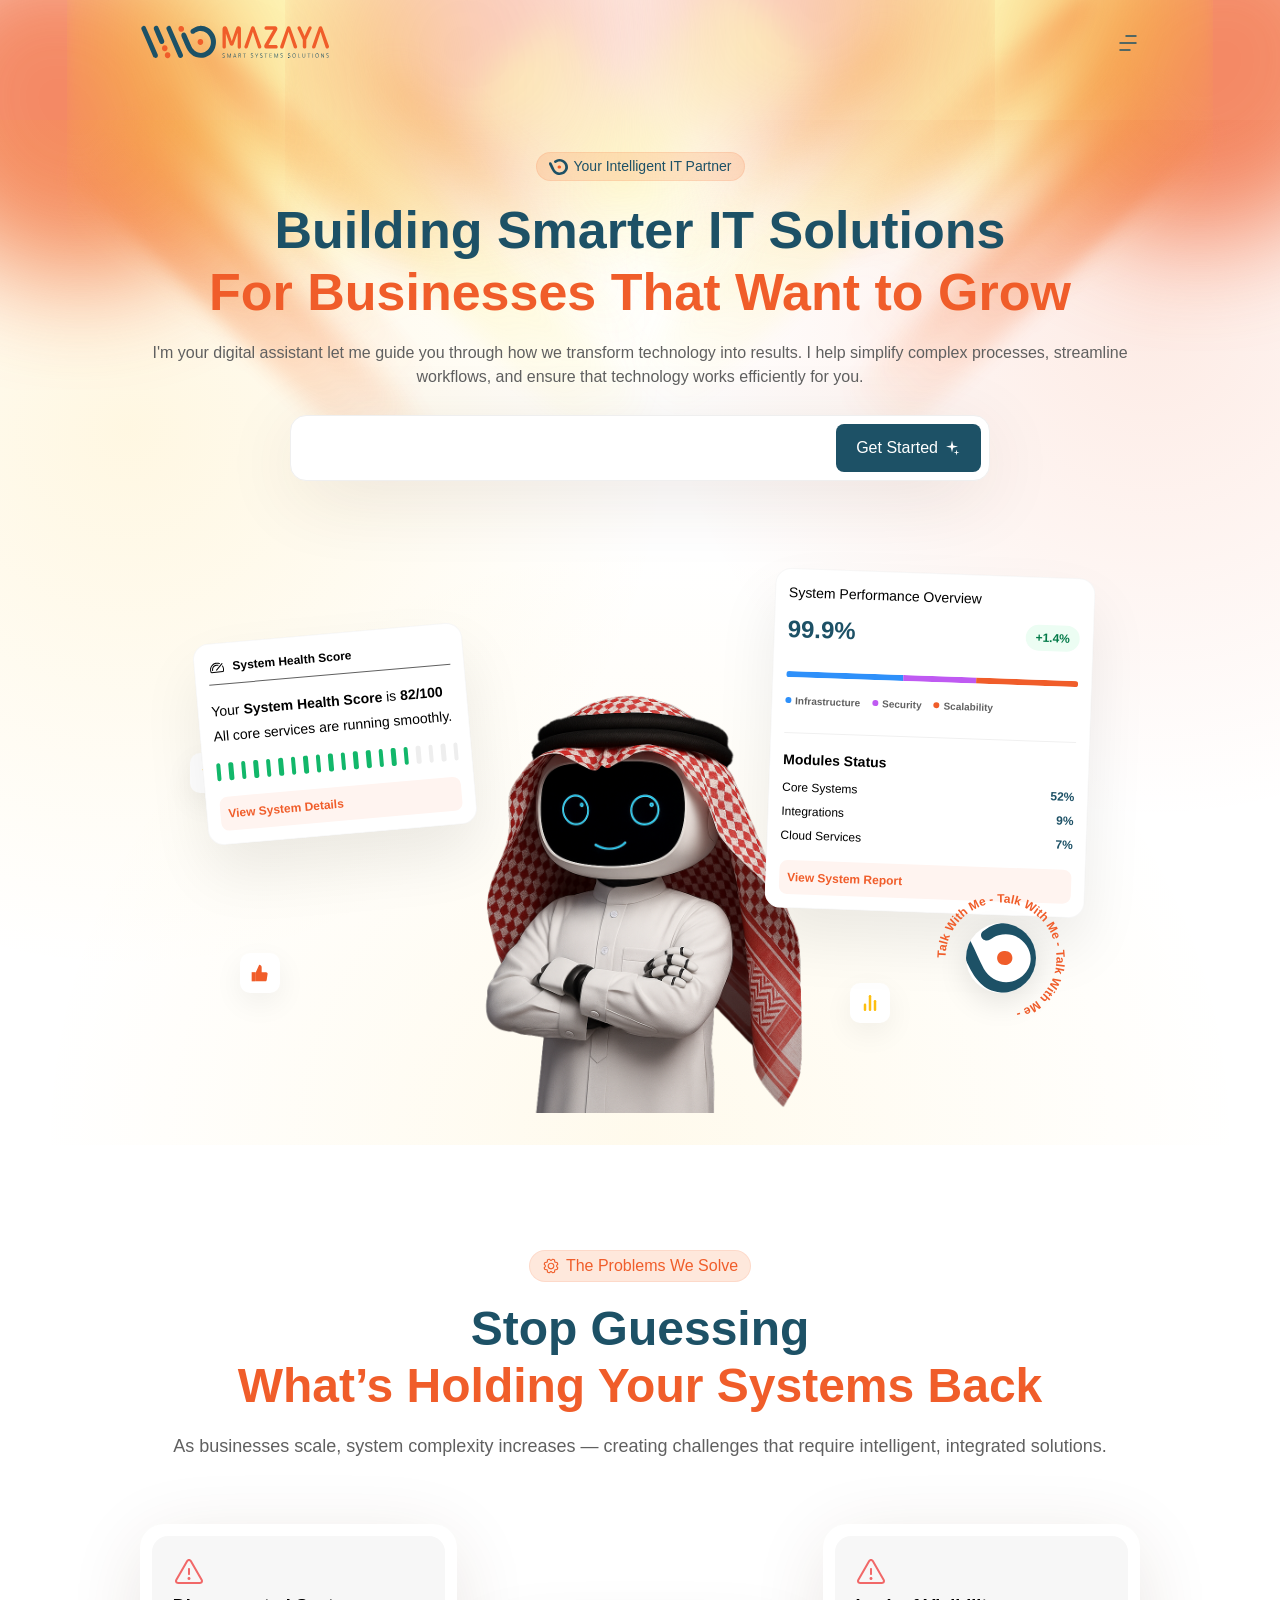
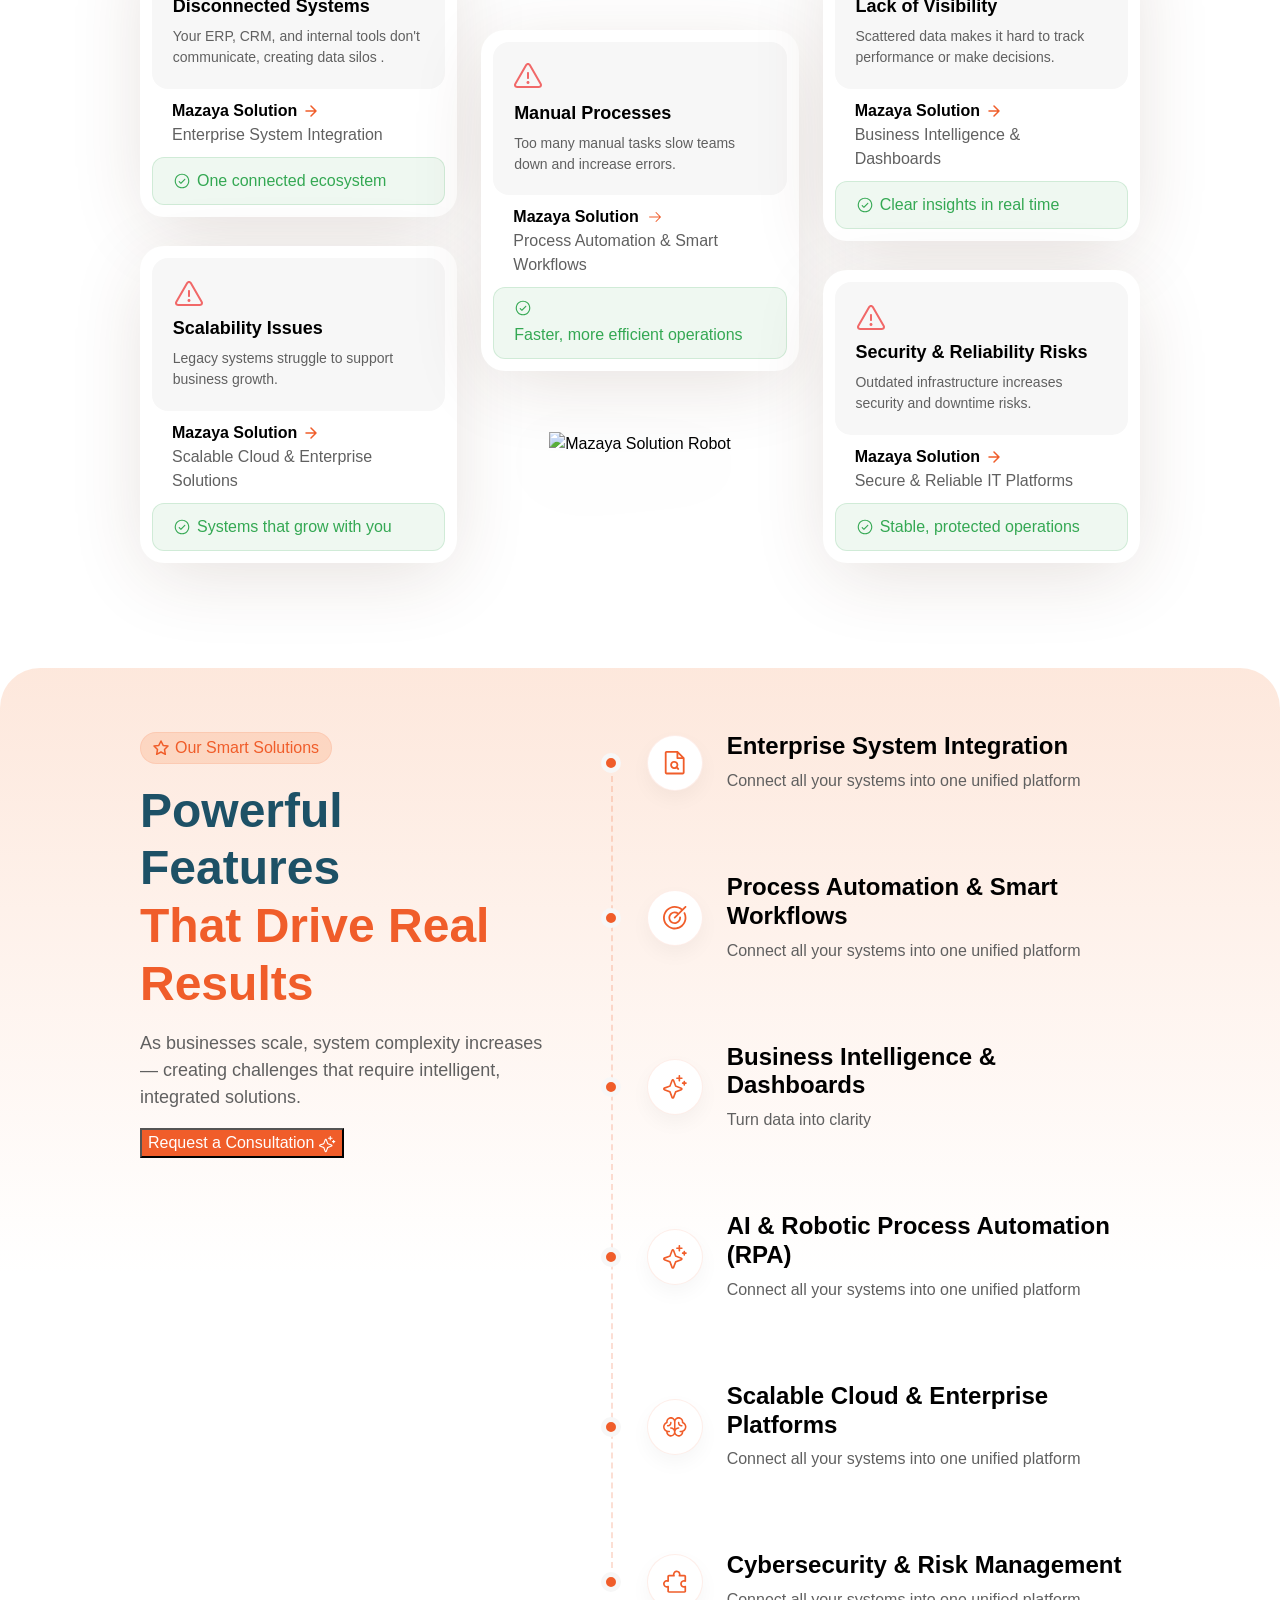
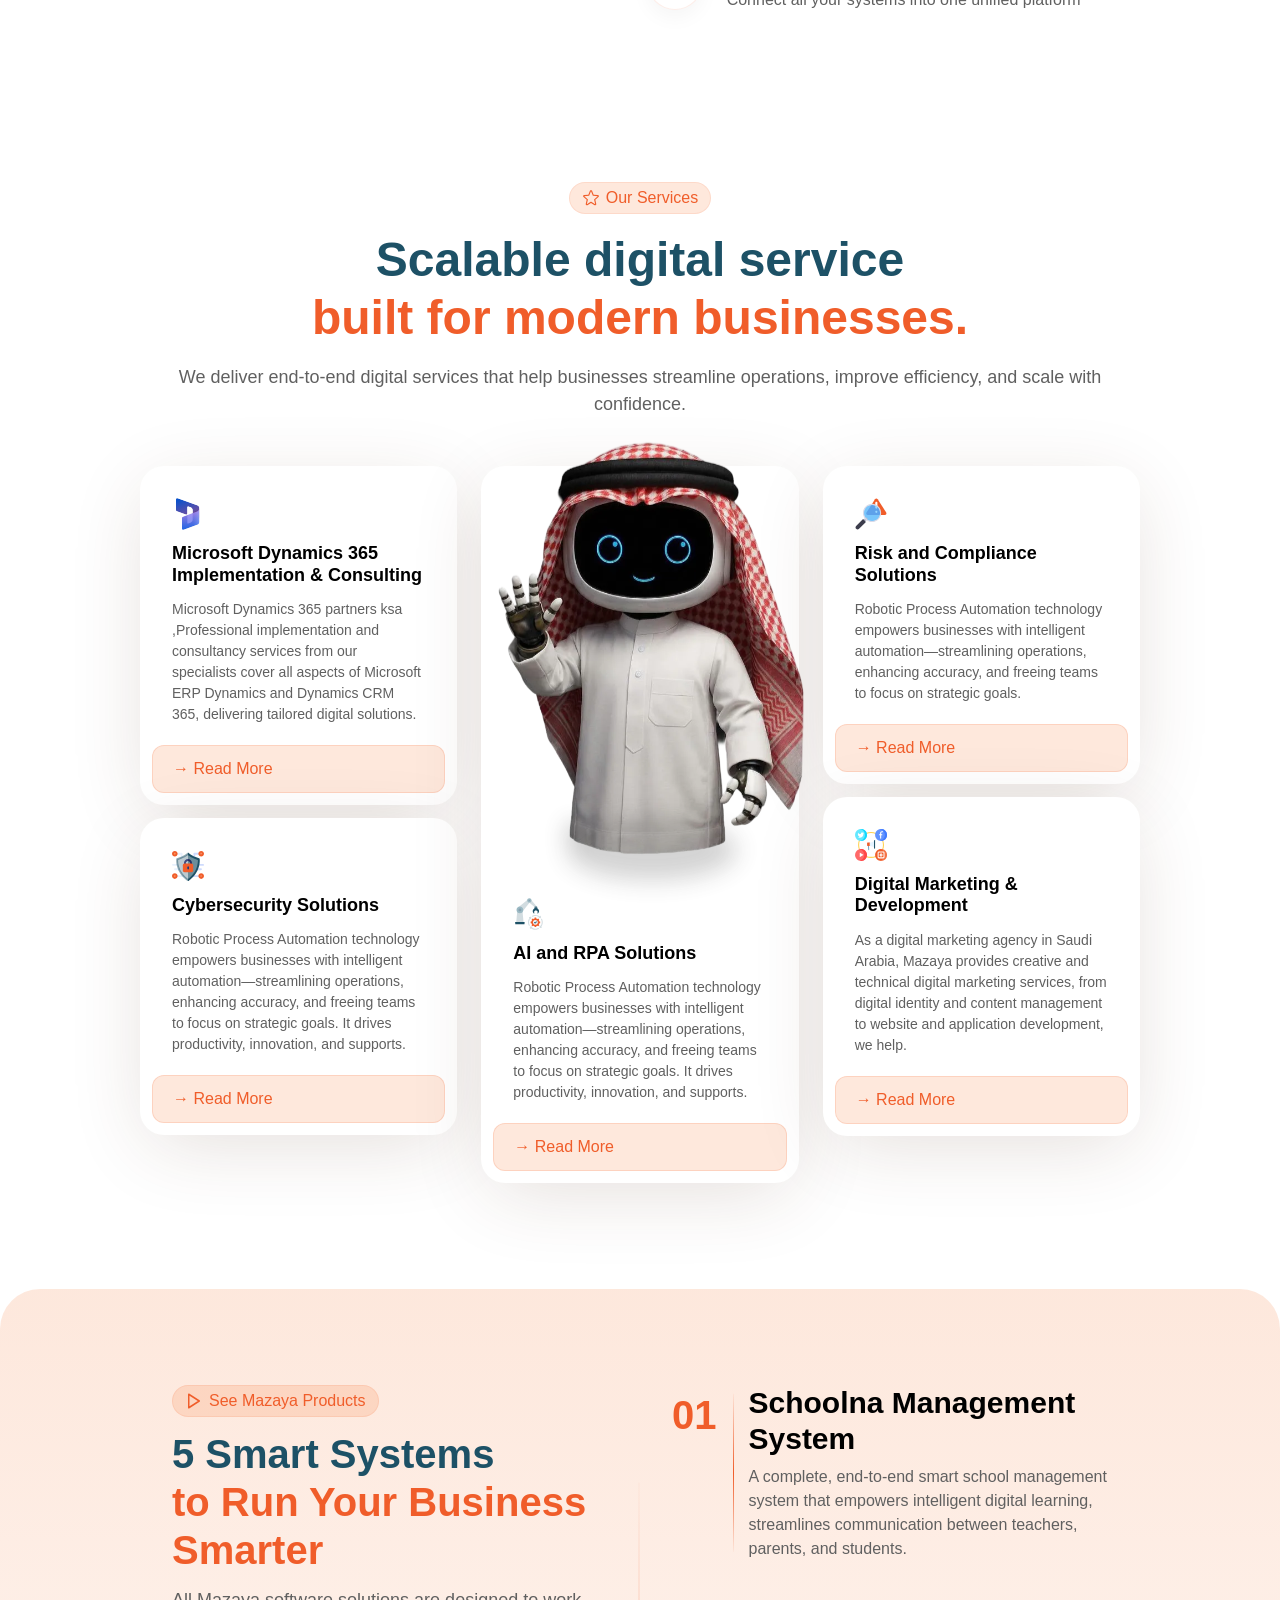
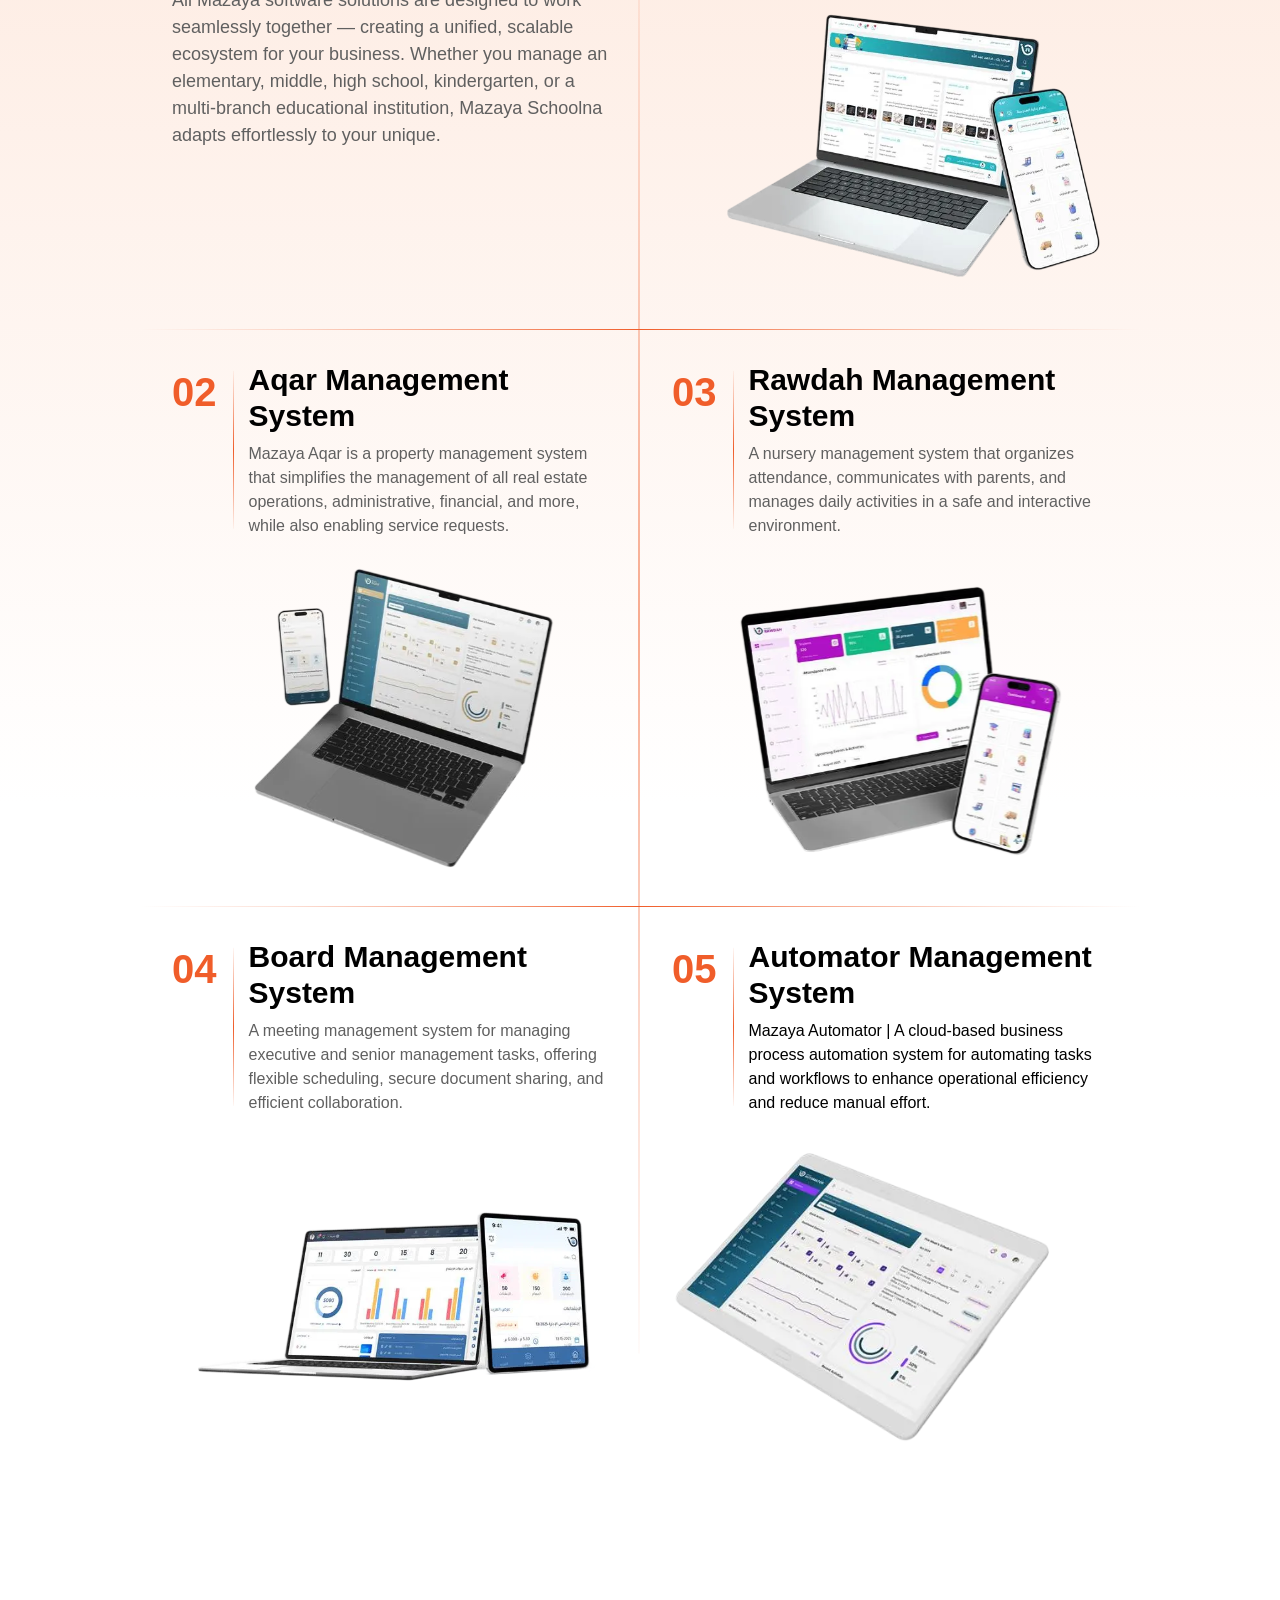
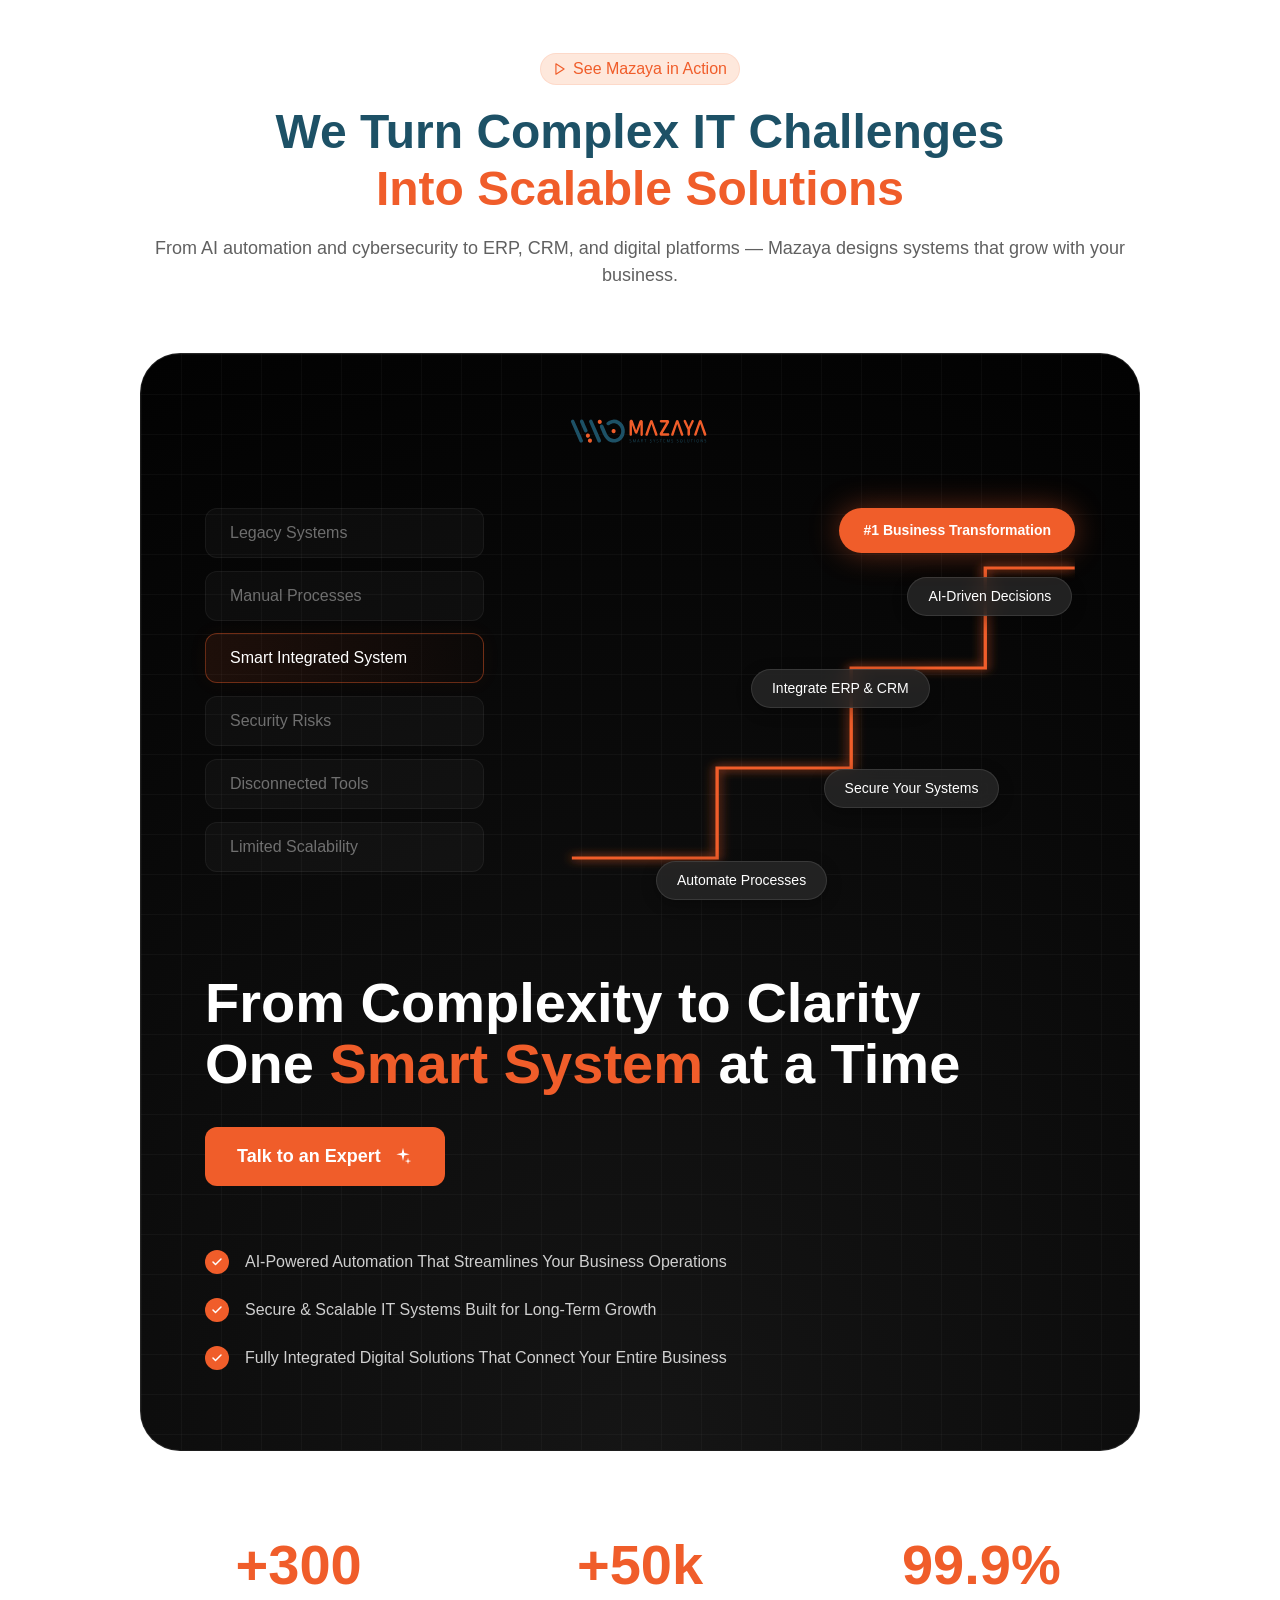
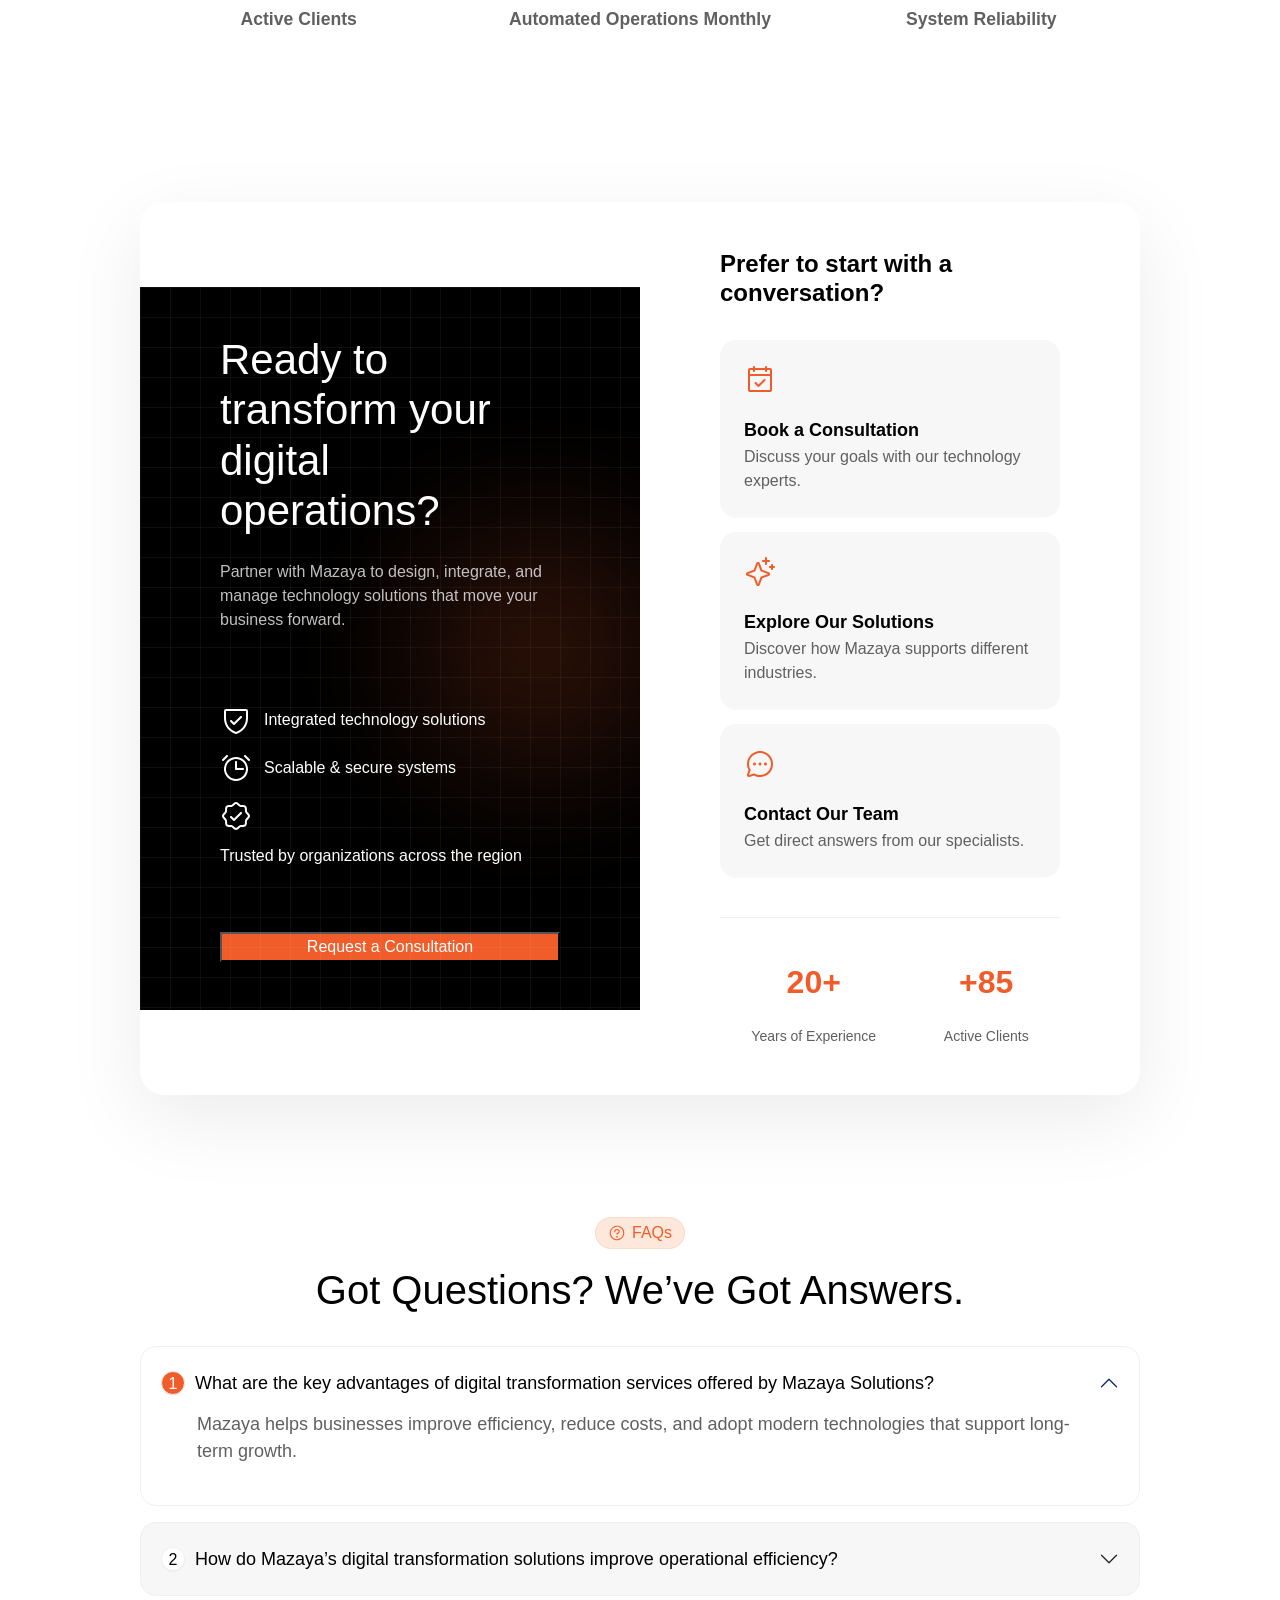
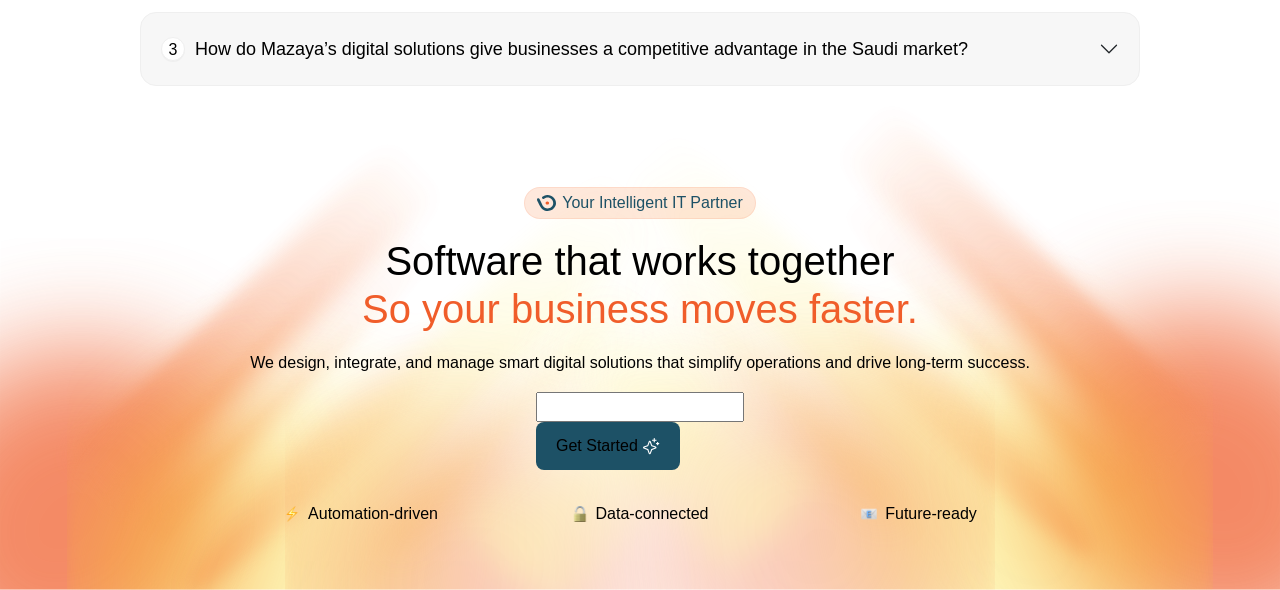
==== commit 75464bd3: "services page" ====
--- a/index.html
+++ b/index.html
@@ -35,7 +35,7 @@
             <!-- Menu Header for Overlay -->
             <div class="menu-header">
               <a class="navbar-brand" href="#">
-                <img src="assets/images/logo.svg" alt="logo_img" />
+                <img src="assets/images/small-logo.svg" alt="logo_img" />
               </a>
               <button class="btn-close-custom" type="button" data-bs-toggle="collapse"
                 data-bs-target="#navbarSupportedContent" aria-label="Close">
--- a/scss/main.css
+++ b/scss/main.css
@@ -12,12 +12,6 @@
 
 p {
   margin: 0;
-}
-
-section {
-  margin-top: 2vw;
-  padding-inline: 8vw;
-  position: relative;
 }
 
 /* Inter Font */
@@ -69,6 +63,7 @@
   font-size: 16px;
   border: 0px;
   cursor: pointer;
+  text-decoration: none;
 }
 
 .btn-secondary {
@@ -82,6 +77,13 @@
   color: #606060;
 }
 
+section {
+  margin-top: 2vw;
+  padding-block: 2rem;
+  padding-inline: 10vw;
+  position: relative;
+}
+
 .grid-2 {
   display: grid;
   grid-template-columns: repeat(auto-fit, minmax(47%, 1fr));
@@ -102,11 +104,12 @@
   }
 }
 .navbar {
-  padding: 20px 8vw;
+  padding: 20px 10vw;
   top: 0;
   left: 0;
   width: 100%;
   z-index: 1000;
+  position: absolute;
 }
 .navbar .navbar-toggler {
   border: none;
@@ -143,15 +146,15 @@
 .navbar .menu-header {
   position: absolute;
   top: 30px;
-  left: 8vw;
-  right: 8vw;
+  left: 10vw;
+  right: 10vw;
   display: flex;
   justify-content: space-between;
   align-items: center;
   flex-direction: row;
   gap: 5px;
   flex-wrap: wrap;
-  width: calc(100% - 2 * 8vw);
+  width: calc(100% - 2 * 10vw);
 }
 .navbar .menu-header .btn-close-custom {
   background: none;
@@ -202,7 +205,7 @@
 .navbar .language-switcher {
   position: absolute;
   bottom: 40px;
-  right: 8vw;
+  right: 10vw;
   background-color: #f8f9fa;
   border-radius: 20px;
   padding: 4px;
@@ -261,6 +264,7 @@
   flex-direction: row;
   gap: 0.5rem;
   flex-wrap: wrap;
+  margin-top: 120px;
 }
 .hero .main-text .badge-pill {
   color: #1D5166;
@@ -783,8 +787,17 @@
   background: linear-gradient(90deg, #F05D2A 0%, rgba(240, 93, 42, 0.6) 30%, rgba(240, 93, 42, 0.2) 70%, rgba(240, 93, 42, 0) 100%);
 }
 @media (max-width: 991px) {
-  .smart-systems-section .system-item::after {
+  .smart-systems-section .system-item:not(:last-child)::after {
+    content: "";
+    position: absolute;
+    bottom: 0;
+    right: 0;
+    width: 100%;
+    height: 1px;
     background: linear-gradient(90deg, #F05D2A 0%, rgba(240, 93, 42, 0.6) 30%, rgba(240, 93, 42, 0.2) 70%, rgba(240, 93, 42, 0.6) 100%);
+  }
+  .smart-systems-section .system-item:last-child::after {
+    content: none;
   }
 }
 .smart-systems-section .system-item .item-header {
@@ -842,15 +855,167 @@
 .smart-systems-section .grid-2 > :nth-last-child(-n+2) {
   border-bottom: none;
 }
+
+.main_video_section {
+  position: relative;
+  width: 100%;
+  height: 100vh;
+  overflow: hidden;
+  padding: 0px;
+  margin: 0px;
+}
+
+.grid_img {
+  max-height: 550px;
+}
+
+.main_sevices_managment .grid_img {
+  display: flex;
+  justify-content: center;
+  align-items: center;
+  flex-direction: row;
+  gap: 5px;
+  flex-wrap: wrap;
+}
+.main_sevices_managment .main-text {
+  text-align: start;
+  align-items: start;
+}
+.main_sevices_managment .main-text .main_title {
+  font-size: 36px;
+  font-weight: 700;
+}
+.main_sevices_managment .main-text .description {
+  font-size: 14px;
+}
+
+.products {
+  padding: 100px 0;
+}
+.products .custom-card {
+  background: #fff;
+  border-radius: 40px;
+  padding: 80px 60px;
+  box-shadow: 0 40px 100px rgba(0, 0, 0, 0.04);
+  position: relative;
+  overflow: visible;
+  border: 1px solid rgba(0, 0, 0, 0.03);
+}
+
+.products-grid {
+  display: grid;
+  grid-template-columns: 1fr;
+  gap: 40px;
+  position: relative;
+  align-items: center;
+}
+@media (min-width: 992px) {
+  .products-grid {
+    grid-template-columns: 1fr 1.2fr 1fr;
+    grid-template-areas: "item1 . item2" "item3 robot item4" "item5 robot item6";
+    -moz-column-gap: 20px;
+         column-gap: 20px;
+    row-gap: 100px;
+  }
+}
+.products-grid__center {
+  grid-area: robot;
+  display: flex;
+  justify-content: center;
+  align-items: center;
+  position: relative;
+  z-index: 5;
+}
 @media (max-width: 991px) {
-  .smart-systems-section .system-item {
-    border: none;
-    border-bottom: 1px solid rgba(240, 93, 42, 0.05);
-    padding: 2rem;
-  }
-  .smart-systems-section .system-item:last-child {
+  .products-grid__center {
+    display: none;
+  }
+}
+.products-grid__robot {
+  width: 150%;
+  max-width: none;
+  height: auto;
+  filter: drop-shadow(0 30px 60px rgba(0, 0, 0, 0.12));
+  pointer-events: none;
+  transform: translateY(-8%);
+}
+.products-grid__item {
+  display: flex;
+  flex-direction: column;
+  align-items: center;
+  text-align: center;
+  padding: 0;
+  transition: all 0.3s ease;
+}
+.products-grid__item--1 {
+  grid-area: item1;
+}
+.products-grid__item--2 {
+  grid-area: item2;
+}
+.products-grid__item--3 {
+  grid-area: item3;
+}
+.products-grid__item--4 {
+  grid-area: item4;
+}
+.products-grid__item--5 {
+  grid-area: item5;
+}
+.products-grid__item--6 {
+  grid-area: item6;
+}
+@media (max-width: 991px) {
+  .products-grid__item {
+    padding: 30px 0;
+    border-bottom: 1px solid #f5f5f5;
+  }
+  .products-grid__item:last-child {
     border-bottom: none;
   }
+}
+.products-grid__icon {
+  width: 65px;
+  height: 65px;
+  display: flex;
+  justify-content: center;
+  align-items: center;
+  margin-bottom: 24px;
+  background: #fff;
+  border-radius: 50%;
+  box-shadow: 0 10px 30px rgba(0, 0, 0, 0.05);
+}
+.products-grid__icon img {
+  width: 35px;
+  height: 35px;
+  -o-object-fit: contain;
+     object-fit: contain;
+}
+.products-grid__title {
+  font-size: 24px;
+  font-weight: 700;
+  color: #111;
+  margin-bottom: 15px;
+  line-height: 1.2;
+}
+.products-grid__content {
+  max-width: 340px;
+  margin: 0 auto;
+}
+.products-grid__desc {
+  font-size: 15px;
+  color: #666;
+  line-height: 1.7;
+  margin: 0;
+  font-weight: 400;
+}
+
+.primary-color {
+  color: #F05D2A;
+}
+
+.secondary-color {
+  color: #1D5166;
 }
 
 .w-img {
@@ -861,6 +1026,13 @@
 .h-img {
   height: 100%;
   width: auto;
+}
+
+.full-width {
+  width: 100%;
+  height: 100%;
+  -o-object-fit: cover;
+     object-fit: cover;
 }
 
 .main-text, .secondary-main-text {
@@ -1616,19 +1788,11 @@
 }
 
 .btn-primary {
-  display: flex;
-  justify-content: center;
-  align-items: center;
-  flex-direction: row;
-  gap: 6px;
-  flex-wrap: wrap;
   background: #F05D2A;
   color: #fff;
-  border: none;
-  padding: 0.7rem 1.4rem;
-  border-radius: 12px;
-  font-weight: 400;
-  transition: all 0.3s ease;
+}
+.btn-primary:hover {
+  background: #1D5166;
 }
 
 .text-white {
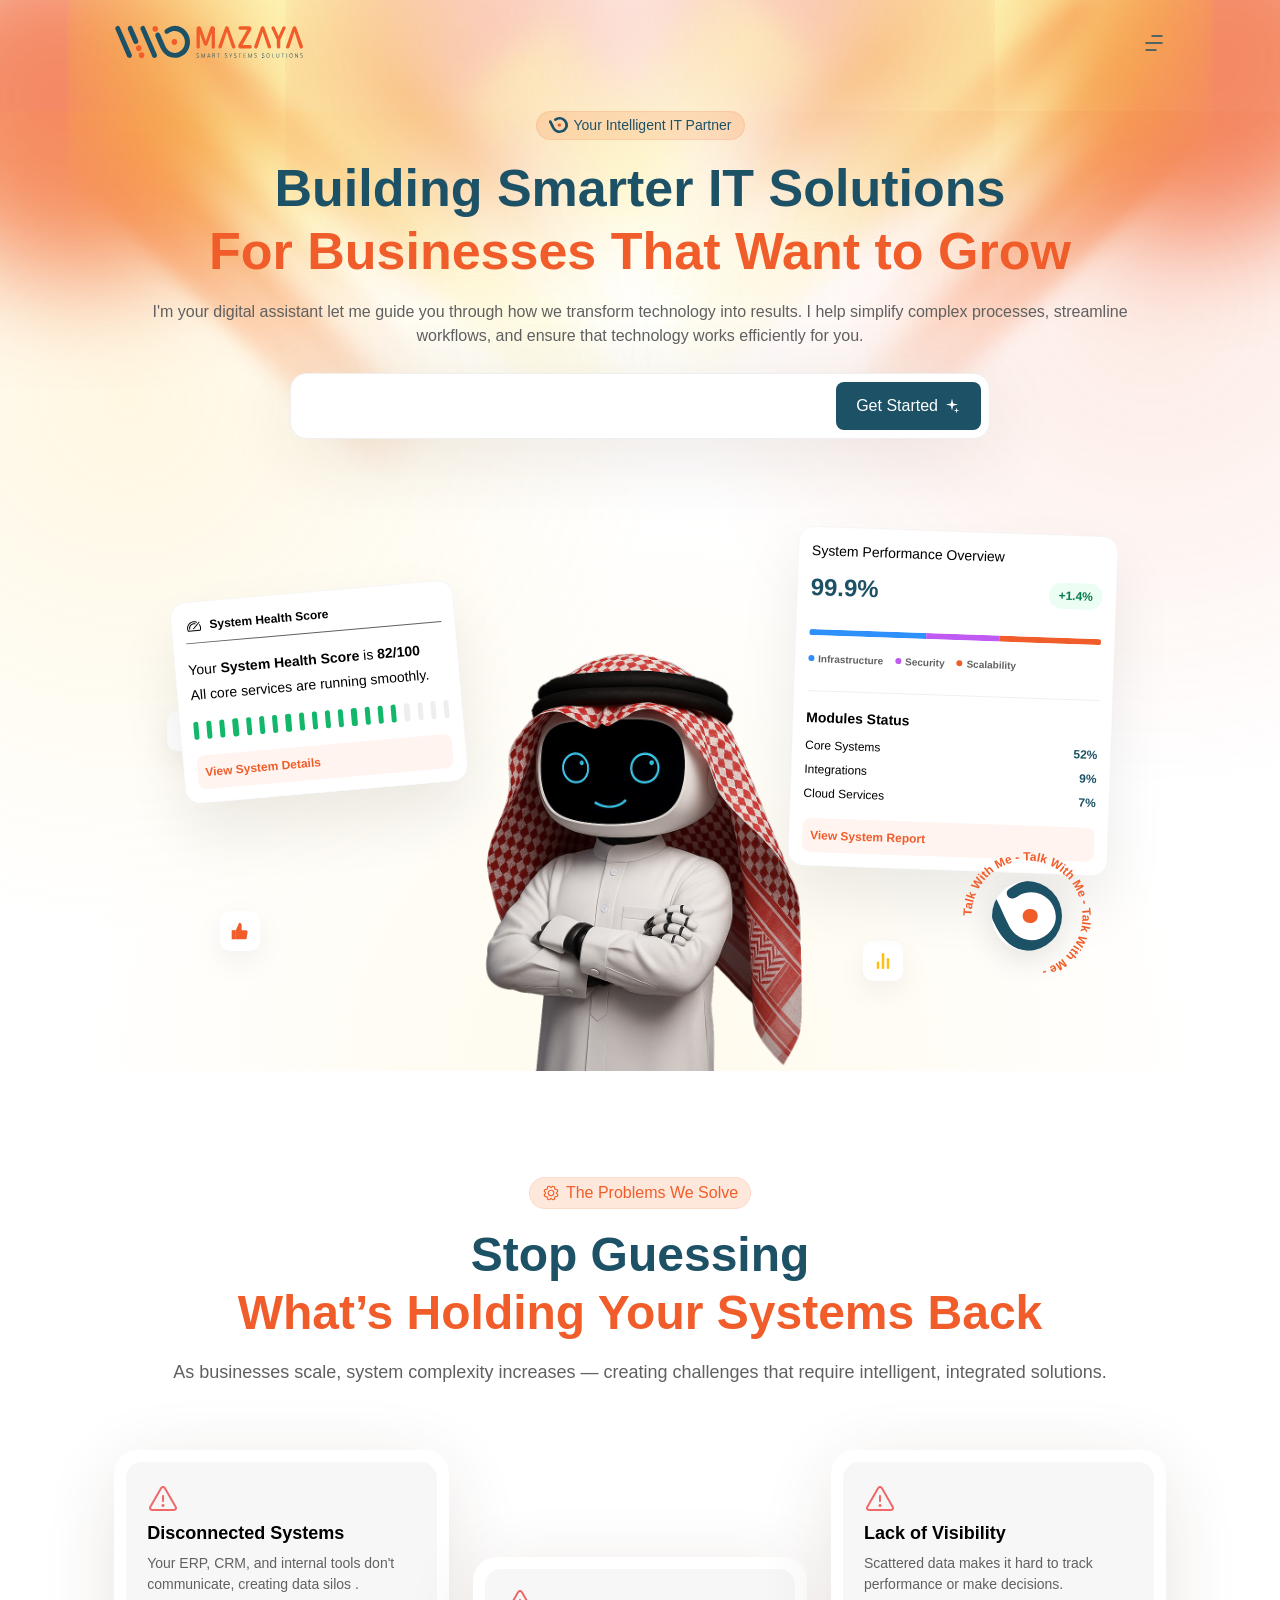
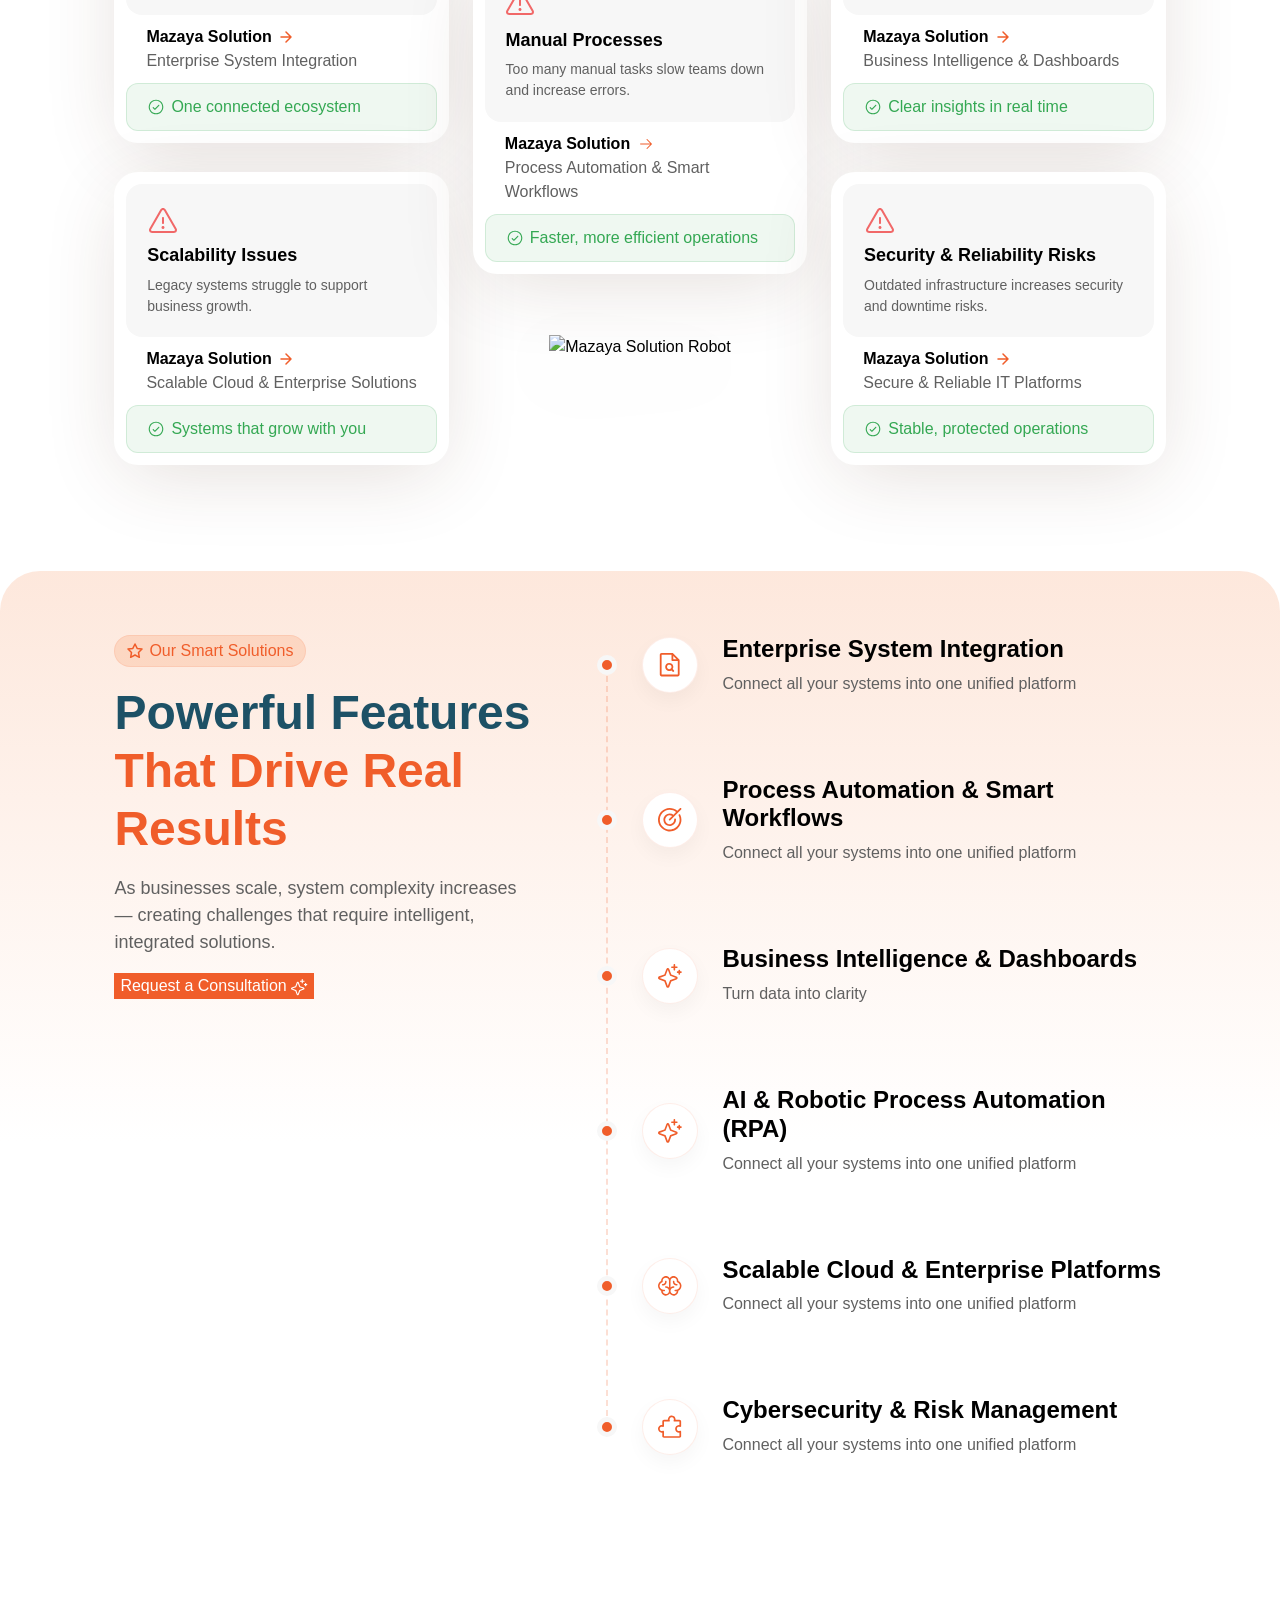
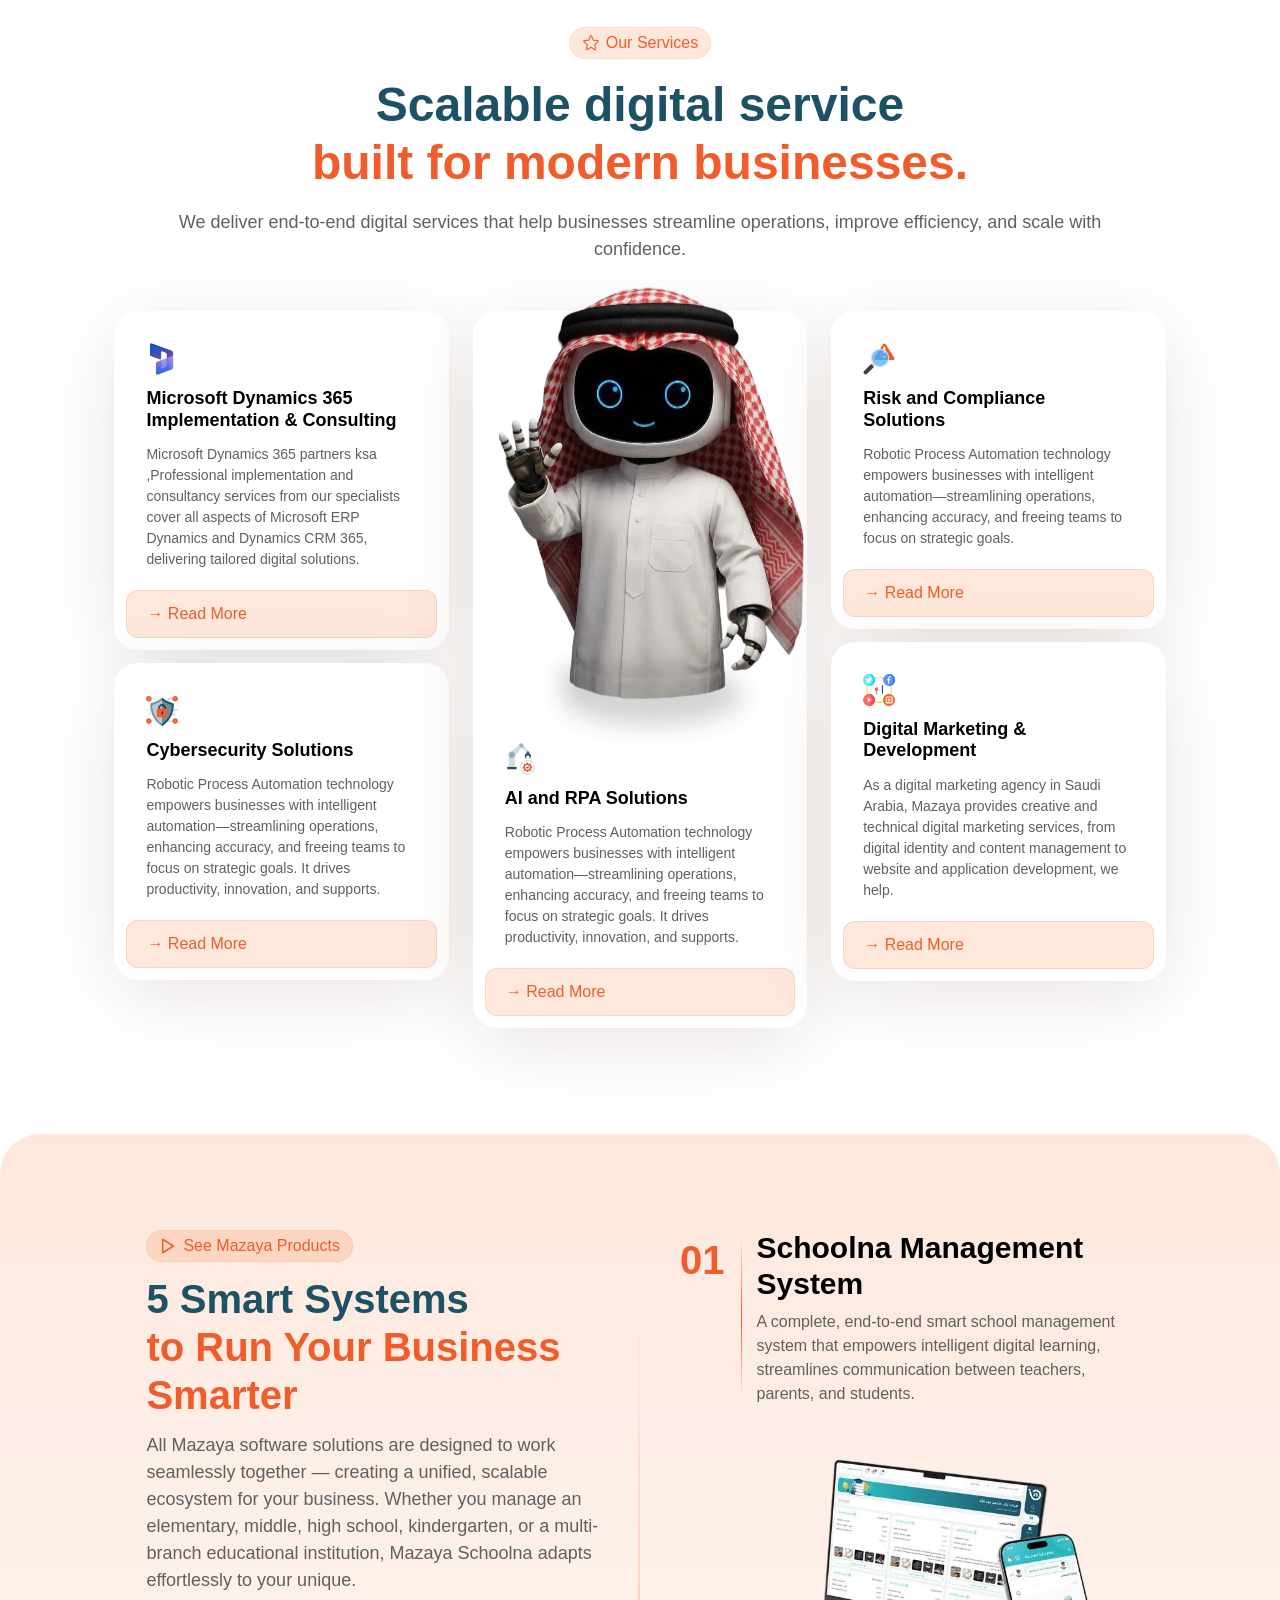
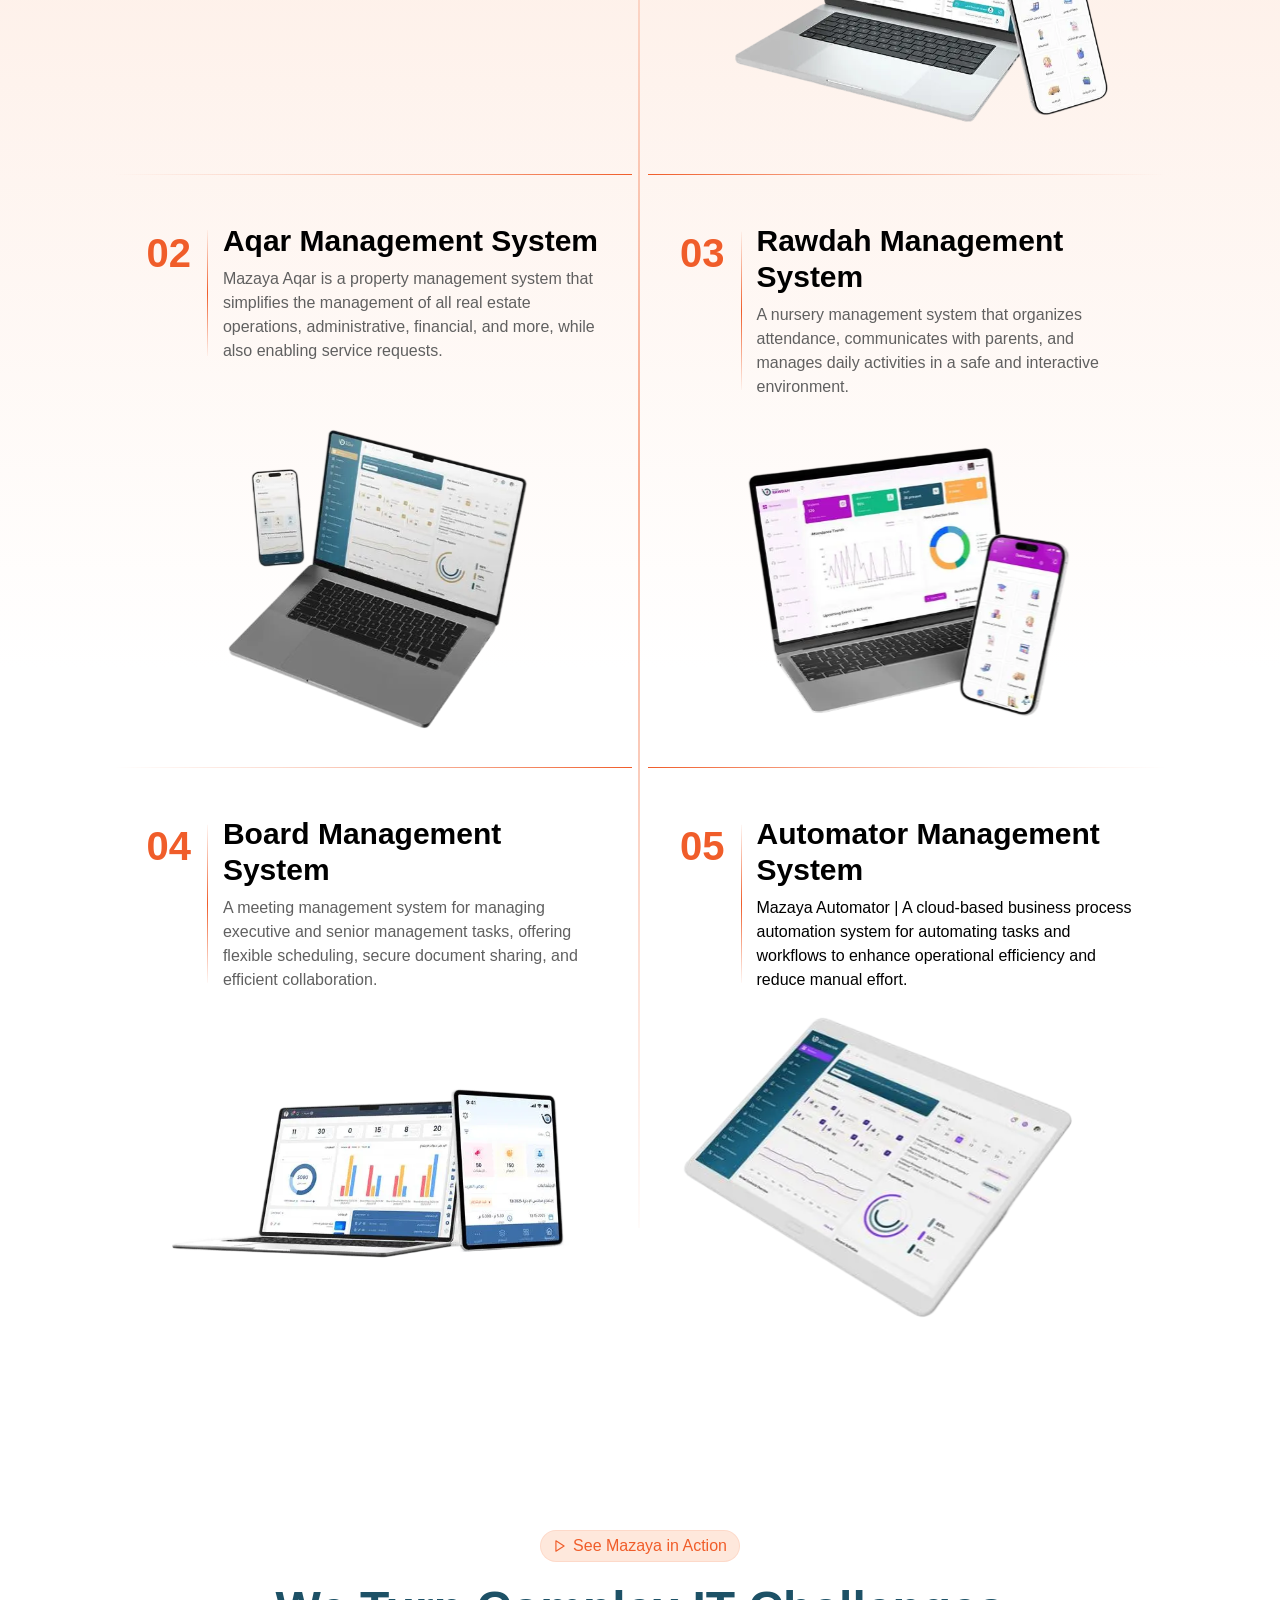
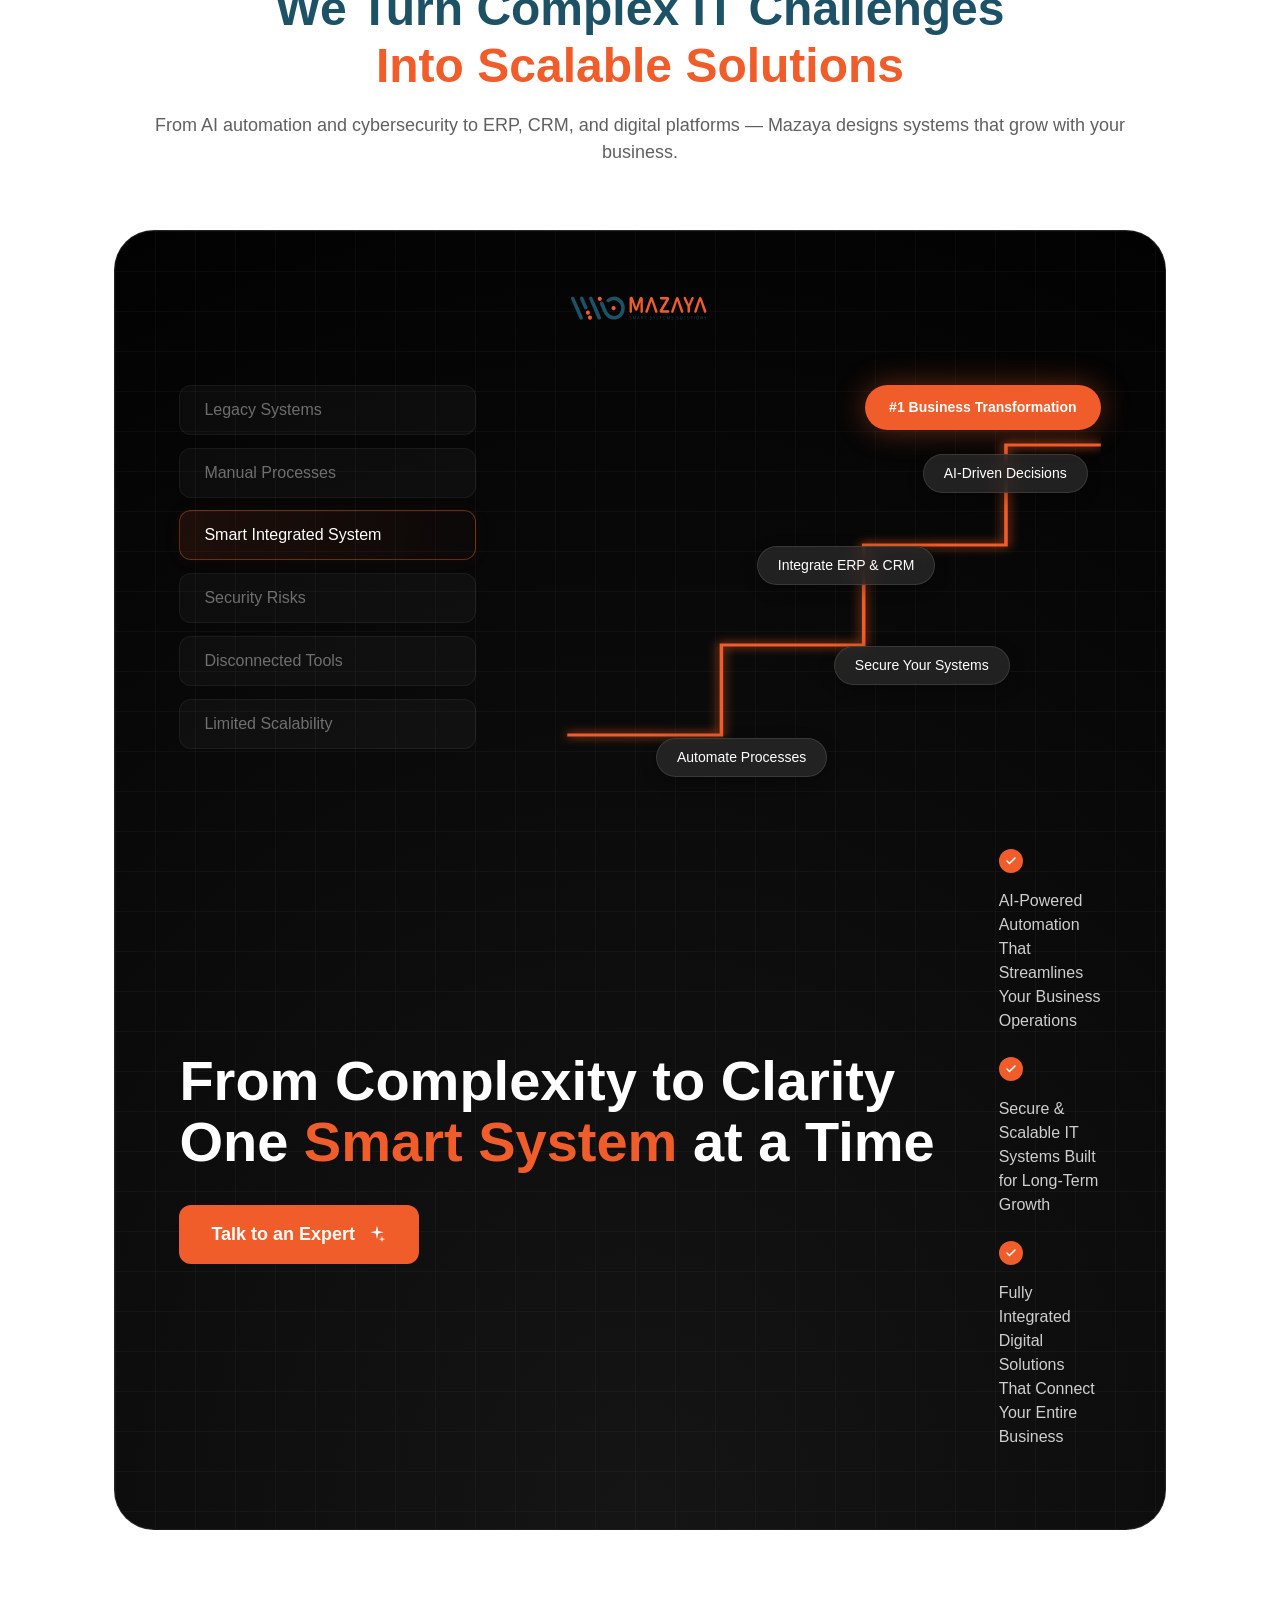
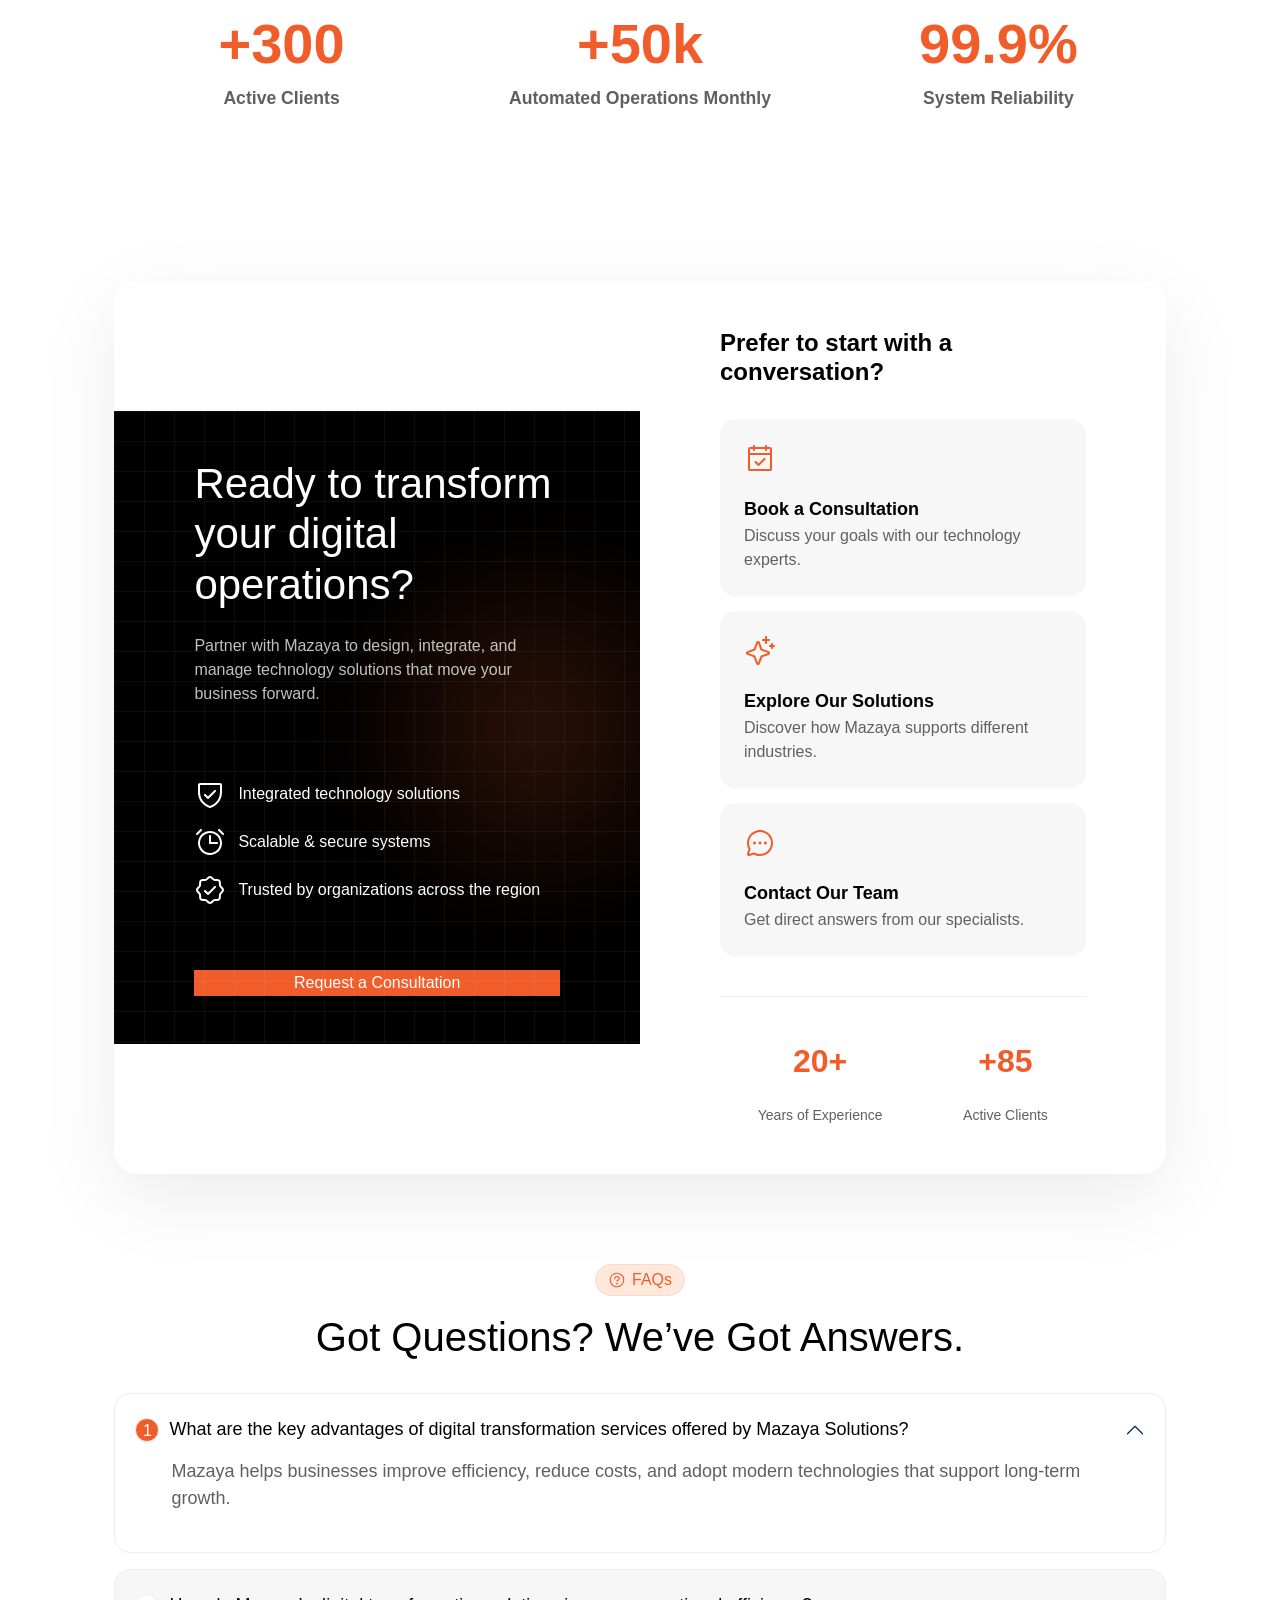
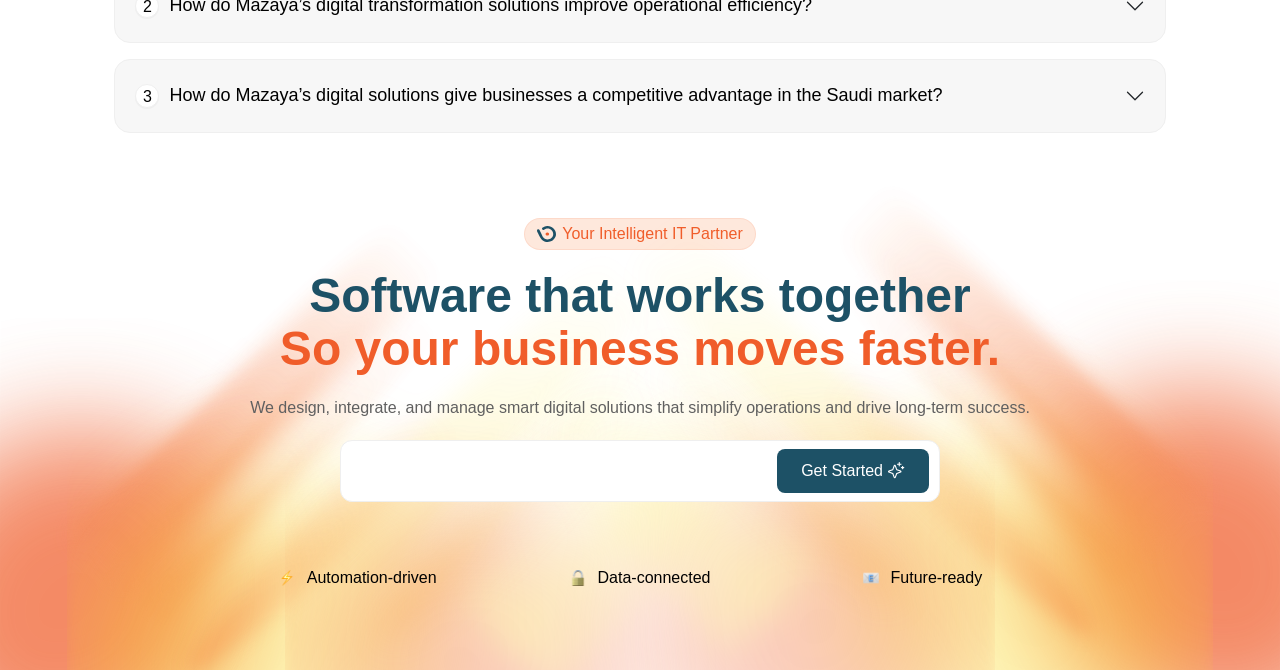
==== commit 6e47d250: "add contact-us/ job apply and details / contact-us" ====
--- a/index.html
+++ b/index.html
@@ -35,7 +35,7 @@
             <!-- Menu Header for Overlay -->
             <div class="menu-header">
               <a class="navbar-brand" href="#">
-                <img src="assets/images/small-logo.svg" alt="logo_img" />
+                <img src="assets/images/logo.svg" alt="logo_img" />
               </a>
               <button class="btn-close-custom" type="button" data-bs-toggle="collapse"
                 data-bs-target="#navbarSupportedContent" aria-label="Close">
@@ -1029,7 +1029,7 @@
 
         <div class="footer-input-wrapper">
           <input type="text" />
-          <button class="btn-start custom-btn">
+          <button class="btn-start custom-btn btn-secondary">
             Get Started
             <svg xmlns="http://www.w3.org/2000/svg" width="17" height="17" viewBox="0 0 17 17" fill="none">
               <path d="M12.7702 8.51203L9.14348 7.17187L7.80755 3.54234C7.72843 3.32742 7.5853 3.14193 7.39745 3.01091C7.20961 2.87989 6.9861 2.80964 6.75708 2.80964C6.52805 2.80964 6.30454 2.87989 6.1167 3.01091C5.92886 3.14193 5.78572 3.32742 5.70661 3.54234L4.36223 7.17187L0.732702 8.50781C0.517777 8.58692 0.332291 8.73006 0.20127 8.9179C0.0702496 9.10575 0 9.32926 0 9.55828C0 9.7873 0.0702496 10.0108 0.20127 10.1987C0.332291 10.3865 0.517777 10.5296 0.732702 10.6087L4.36223 11.9531L5.69817 15.5827C5.77728 15.7976 5.92042 15.9831 6.10826 16.1141C6.2961 16.2451 6.51962 16.3154 6.74864 16.3154C6.97766 16.3154 7.20117 16.2451 7.38902 16.1141C7.57686 15.9831 7.71999 15.7976 7.79911 15.5827L9.14348 11.9531L12.773 10.6172C12.9879 10.5381 13.1734 10.3949 13.3044 10.2071C13.4355 10.0193 13.5057 9.79574 13.5057 9.56672C13.5057 9.33769 13.4355 9.11418 13.3044 8.92634C13.1734 8.7385 12.9879 8.59536 12.773 8.51625L12.7702 8.51203ZM8.51067 10.9842C8.43432 11.0124 8.36498 11.0567 8.30744 11.1143C8.2499 11.1718 8.20553 11.2411 8.17739 11.3175L6.75286 15.177L5.33114 11.3203C5.30304 11.2432 5.2584 11.1731 5.20034 11.115C5.14227 11.057 5.0722 11.0123 4.99505 10.9842L1.13841 9.5625L4.99505 8.14078C5.0722 8.11269 5.14227 8.06804 5.20034 8.00998C5.2584 7.95191 5.30304 7.88184 5.33114 7.80469L6.75286 3.94805L8.17458 7.80469C8.20272 7.88104 8.24709 7.95038 8.30463 8.00792C8.36217 8.06546 8.43151 8.10983 8.50786 8.13797L12.3673 9.5625L8.51067 10.9842ZM9.00286 2.25C9.00286 2.10082 9.06212 1.95774 9.16761 1.85225C9.2731 1.74676 9.41617 1.6875 9.56536 1.6875H10.6904V0.5625C10.6904 0.413316 10.7496 0.270242 10.8551 0.164752C10.9606 0.0592632 11.1037 0 11.2529 0C11.402 0 11.5451 0.0592632 11.6506 0.164752C11.7561 0.270242 11.8154 0.413316 11.8154 0.5625V1.6875H12.9404C13.0895 1.6875 13.2326 1.74676 13.3381 1.85225C13.4436 1.95774 13.5029 2.10082 13.5029 2.25C13.5029 2.39918 13.4436 2.54226 13.3381 2.64775C13.2326 2.75324 13.0895 2.8125 12.9404 2.8125H11.8154V3.9375C11.8154 4.08668 11.7561 4.22976 11.6506 4.33525C11.5451 4.44074 11.402 4.5 11.2529 4.5C11.1037 4.5 10.9606 4.44074 10.8551 4.33525C10.7496 4.22976 10.6904 4.08668 10.6904 3.9375V2.8125H9.56536C9.41617 2.8125 9.2731 2.75324 9.16761 2.64775C9.06212 2.54226 9.00286 2.39918 9.00286 2.25ZM16.3154 5.625C16.3154 5.77418 16.2561 5.91726 16.1506 6.02275C16.0451 6.12824 15.902 6.1875 15.7529 6.1875H15.1904V6.75C15.1904 6.89918 15.1311 7.04226 15.0256 7.14775C14.9201 7.25324 14.777 7.3125 14.6279 7.3125C14.4787 7.3125 14.3356 7.25324 14.2301 7.14775C14.1246 7.04226 14.0654 6.89918 14.0654 6.75V6.1875H13.5029C13.3537 6.1875 13.2106 6.12824 13.1051 6.02275C12.9996 5.91726 12.9404 5.77418 12.9404 5.625C12.9404 5.47582 12.9996 5.33274 13.1051 5.22725C13.2106 5.12176 13.3537 5.0625 13.5029 5.0625H14.0654V4.5C14.0654 4.35082 14.1246 4.20774 14.2301 4.10225C14.3356 3.99676 14.4787 3.9375 14.6279 3.9375C14.777 3.9375 14.9201 3.99676 15.0256 4.10225C15.1311 4.20774 15.1904 4.35082 15.1904 4.5V5.0625H15.7529C15.902 5.0625 16.0451 5.12176 16.1506 5.22725C16.2561 5.33274 16.3154 5.47582 16.3154 5.625Z" fill="white"/>
--- a/scss/main.css
+++ b/scss/main.css
@@ -1,3 +1,4 @@
+@charset "UTF-8";
 body {
   font-family: "Rethink Sans", sans-serif;
   position: relative;
@@ -12,6 +13,12 @@
 
 p {
   margin: 0;
+}
+
+section {
+  margin-top: clamp(0.7rem, 2vw, 2.5rem);
+  padding-inline: clamp(1rem, 8vw, 8rem);
+  position: relative;
 }
 
 /* Inter Font */
@@ -63,7 +70,6 @@
   font-size: 16px;
   border: 0px;
   cursor: pointer;
-  text-decoration: none;
 }
 
 .btn-secondary {
@@ -77,46 +83,95 @@
   color: #606060;
 }
 
-section {
-  margin-top: 2vw;
-  padding-block: 2rem;
-  padding-inline: 10vw;
-  position: relative;
-}
-
 .grid-2 {
   display: grid;
   grid-template-columns: repeat(auto-fit, minmax(47%, 1fr));
+  gap: 1rem;
 }
 
 .grid-3 {
   display: grid;
+  gap: 10px;
   grid-template-columns: repeat(auto-fit, minmax(30%, 1fr));
 }
 
-.flex-grow-1 {
-  flex-grow: 1;
-}
-
-@media (max-width: 991px) {
+.full-width {
+  grid-column: 1/-1;
+}
+
+.custom-label, .custom-form .form-label {
+  display: block;
+  color: #606060;
+  font-size: 16px;
+  font-weight: 500;
+  margin-bottom: 0.4rem;
+}
+
+.custom-form .form-control-custom {
+  width: 100%;
+  background-color: #F7F7F7;
+  border: 1px solid rgba(255, 255, 255, 0.15);
+  border-radius: 8px;
+  padding: 0.8rem 0.8rem;
+  font-size: 16px;
+  color: #000;
+  outline: none;
+  transition: all 0.3s ease;
+}
+.custom-form .form-control-custom::-moz-placeholder {
+  color: #A0A0A0;
+  font-size: 14px;
+  font-weight: 400;
+}
+.custom-form .form-control-custom::placeholder {
+  color: #A0A0A0;
+  font-size: 14px;
+  font-weight: 400;
+}
+.custom-form .form-control-custom:focus {
+  background-color: #f2f2f2;
+  box-shadow: 0 0 0 1px rgba(29, 81, 102, 0.5);
+}
+.custom-form textarea.form-control-custom {
+  resize: none;
+  height: auto;
+}
+
+.gap-sm {
+  gap: 0.8rem;
+}
+
+.gap-md {
+  gap: 2rem;
+}
+
+@media screen and (max-width: 991px) {
   .grid-2 {
     grid-template-columns: 1fr;
   }
 }
+@media screen and (max-width: 768px) {
+  .grid-3 {
+    grid-template-columns: 1fr;
+  }
+}
 .navbar {
-  padding: 20px 10vw;
+  padding: 20px clamp(1rem, 8vw, 8rem);
   top: 0;
   left: 0;
   width: 100%;
   z-index: 1000;
-  position: absolute;
 }
 .navbar .navbar-toggler {
   border: none;
   padding: 0;
+  transition: transform 0.5s cubic-bezier(0.175, 0.885, 0.32, 1.275);
 }
 .navbar .navbar-toggler:focus {
   box-shadow: none;
+}
+.navbar .navbar-toggler:hover {
+  transform: scale(1.1);
 }
 .navbar .navbar-collapse {
   position: fixed;
@@ -124,7 +179,8 @@
   left: 0;
   width: 100%;
   height: 100vh;
-  background-color: white;
+  background-color: rgba(255, 255, 255, 0.98);
+  backdrop-filter: blur(10px);
   z-index: 1050;
   display: flex;
   justify-content: center;
@@ -135,26 +191,81 @@
   padding: 40px;
   opacity: 0;
   visibility: hidden;
-  transition: all 0.3s ease;
+  transform: translateY(-20px);
+  transition: opacity 0.4s ease, transform 0.4s cubic-bezier(0.165, 0.84, 0.44, 1), visibility 0.4s;
   overflow-y: auto;
+}
+.navbar .navbar-collapse.collapsing {
+  display: flex !important;
+  height: 100vh !important;
+  transition: opacity 0.4s ease, transform 0.4s cubic-bezier(0.165, 0.84, 0.44, 1);
 }
 .navbar .navbar-collapse.show {
   opacity: 1;
   visibility: visible;
   display: flex;
+  transform: translateY(0);
+}
+.navbar .navbar-collapse.show .nav-item {
+  opacity: 1;
+  transform: translateY(0);
+}
+.navbar .navbar-collapse.show .nav-item:nth-child(1) {
+  transition-delay: 0.18s;
+}
+.navbar .navbar-collapse.show .nav-item:nth-child(2) {
+  transition-delay: 0.26s;
+}
+.navbar .navbar-collapse.show .nav-item:nth-child(3) {
+  transition-delay: 0.34s;
+}
+.navbar .navbar-collapse.show .nav-item:nth-child(4) {
+  transition-delay: 0.42s;
+}
+.navbar .navbar-collapse.show .nav-item:nth-child(5) {
+  transition-delay: 0.5s;
+}
+.navbar .navbar-collapse.show .nav-item:nth-child(6) {
+  transition-delay: 0.58s;
+}
+.navbar .navbar-collapse.show .nav-item:nth-child(7) {
+  transition-delay: 0.66s;
+}
+.navbar .navbar-collapse.show .nav-item:nth-child(8) {
+  transition-delay: 0.74s;
+}
+.navbar .navbar-collapse.show .nav-item:nth-child(9) {
+  transition-delay: 0.82s;
+}
+.navbar .navbar-collapse.show .nav-item:nth-child(10) {
+  transition-delay: 0.9s;
+}
+.navbar .navbar-collapse.show .menu-header, .navbar .navbar-collapse.show .language-switcher {
+  opacity: 1;
+  transform: translateY(0);
+  transition: all 0.5s ease 0.2s;
+}
+.navbar .navbar-collapse .nav-item {
+  opacity: 0;
+  transform: translateY(20px);
+  transition: opacity 0.5s ease, transform 0.5s cubic-bezier(0.165, 0.84, 0.44, 1);
+}
+.navbar .navbar-collapse .menu-header, .navbar .navbar-collapse .language-switcher {
+  opacity: 0;
+  transform: translateY(-10px);
 }
 .navbar .menu-header {
   position: absolute;
   top: 30px;
-  left: 10vw;
-  right: 10vw;
+  left: clamp(1rem, 8vw, 8rem);
+  right: clamp(1rem, 8vw, 8rem);
   display: flex;
   justify-content: space-between;
   align-items: center;
   flex-direction: row;
   gap: 5px;
   flex-wrap: wrap;
-  width: calc(100% - 2 * 10vw);
+  width: calc(100% - 2 * clamp(1rem, 8vw, 8rem));
 }
 .navbar .menu-header .btn-close-custom {
   background: none;
@@ -205,7 +316,7 @@
 .navbar .language-switcher {
   position: absolute;
   bottom: 40px;
-  right: 10vw;
+  right: clamp(1rem, 8vw, 8rem);
   background-color: #f8f9fa;
   border-radius: 20px;
   padding: 4px;
@@ -257,6 +368,83 @@
   }
 }
 
+footer {
+  padding-block: 5rem;
+}
+footer .main-text {
+  display: flex;
+  justify-content: center;
+  align-items: center;
+  flex-direction: column;
+  gap: 20px;
+  flex-wrap: wrap;
+  text-align: center;
+}
+footer .footer_title {
+  font-size: 3rem;
+  font-weight: 700;
+  color: #1D5166;
+  line-height: 1.1;
+}
+footer .footer_title .subtitle-orange {
+  color: #F05D2A;
+  display: block;
+}
+footer .footer_desc {
+  font-size: 16px;
+  font-weight: 500;
+  color: #606060;
+  max-width: 800px;
+  margin-inline: auto;
+}
+footer .footer-input-wrapper {
+  display: flex;
+  justify-content: flex-start;
+  align-items: center;
+  flex-direction: row;
+  gap: 12px;
+  flex-wrap: wrap;
+  background: #fff;
+  padding: 8px 10px;
+  border-radius: 12px;
+  border: 1px solid #EFEFEF;
+  width: 60%;
+  min-width: -moz-max-content;
+  min-width: max-content;
+  margin-inline: auto;
+}
+footer .footer-input-wrapper input {
+  border: none;
+  flex: 1;
+  outline: none;
+  padding: 8px;
+}
+footer .footer-input-wrapper .btn-start {
+  border-radius: 8px;
+  padding: 10px 24px;
+}
+footer .footer-catergory {
+  margin-top: 4rem;
+  margin-inline: auto;
+}
+footer .footer-catergory div {
+  display: flex;
+  justify-content: center;
+  align-items: center;
+  flex-direction: row;
+  gap: 12px;
+  flex-wrap: wrap;
+}
+footer .footer-catergory div span {
+  font-size: 16px;
+  font-weight: 500;
+}
+
+.bg-gradient-bottom {
+  z-index: -1;
+  width: 100%;
+}
+
 .hero {
   display: flex;
   justify-content: flex-start;
@@ -264,7 +452,6 @@
   flex-direction: row;
   gap: 0.5rem;
   flex-wrap: wrap;
-  margin-top: 120px;
 }
 .hero .main-text .badge-pill {
   color: #1D5166;
@@ -856,166 +1043,1048 @@
   border-bottom: none;
 }
 
-.main_video_section {
-  position: relative;
-  width: 100%;
-  height: 100vh;
+.contact-info {
+  margin-top: 2rem;
+  margin-bottom: 6rem;
+  gap: clamp(15px, 2vw, 2rem) !important;
+  -moz-column-gap: 20px;
+       column-gap: 20px;
+}
+
+.contact-form-card {
+  background: #ffffff;
+  text-align: start;
+  box-shadow: 0 16px 80px -10px rgba(80, 45, 22, 0.16);
+}
+.contact-form-card .form-title {
+  color: #1D5166;
+  font-size: 16px;
+  font-weight: 600;
+  margin-bottom: 1.3rem;
+}
+
+.contact-map {
+  justify-content: space-between !important;
+}
+.contact-map .branch-tabs {
+  width: 100%;
+  display: grid;
+  grid-template-columns: repeat(auto-fit, minmax(130px, 1fr));
+  gap: 0.4rem;
+}
+.contact-map .branch-tabs .branch-tab {
+  padding: 8px 5px;
+  border-radius: 8px;
+  font-size: 14px;
+  min-width: -moz-max-content;
+  min-width: max-content;
+  font-weight: 500;
+  border: 1px solid #EFEFEF;
+  background: #ffffff;
+  color: #1D5166;
+  cursor: pointer;
+  transition: all 0.3s ease;
+}
+.contact-map .branch-tabs .branch-tab.active {
+  background: rgba(244, 110, 38, 0.16);
+  color: #F05D2A;
+  border-color: transparent;
+}
+.contact-map .branch-tabs .branch-tab:hover:not(.active) {
+  border-color: rgba(240, 93, 42, 0.2);
+  background: #F7F7F7;
+}
+.contact-map .branch-content {
+  background: #F7F7F7;
+  border-radius: 16px;
+  padding: 1.5rem;
+  width: 100%;
+  display: flex;
+  justify-content: flex-start;
+  align-items: stretch;
+  flex-direction: column;
+  gap: 1.2rem;
+  flex-wrap: wrap;
+}
+.contact-map .branch-content .info-group {
+  display: flex;
+  justify-content: flex-start;
+  align-items: flex-start;
+  flex-direction: column;
+  gap: 0.2rem;
+  flex-wrap: wrap;
+}
+.contact-map .branch-content .info-group .info-label {
+  color: #606060;
+  font-size: 16px;
+  font-weight: 500;
+}
+.contact-map .branch-content .info-group .info-value {
+  font-size: 16px;
+  font-weight: 600;
+  margin: 0;
+}
+.contact-map .branch-content .map-preview {
   overflow: hidden;
-  padding: 0px;
-  margin: 0px;
-}
-
-.grid_img {
-  max-height: 550px;
-}
-
-.main_sevices_managment .grid_img {
+  box-shadow: 0 4px 20px rgba(0, 0, 0, 0.05);
+}
+
+.carrers-section {
+  padding-bottom: 5rem;
+}
+.carrers-section .grid-2 {
+  align-items: start;
+  gap: 4rem;
+}
+@media (max-width: 991px) {
+  .carrers-section .grid-2 {
+    grid-template-columns: 1fr;
+    gap: 2rem;
+  }
+}
+
+.jobs-vacancies {
+  display: flex;
+  justify-content: flex-start;
+  align-items: stretch;
+  flex-direction: column;
+  gap: 1.5rem;
+  flex-wrap: nowrap;
+  padding-inline-end: 10px;
+  max-height: 400px;
+  overflow: auto;
+}
+.jobs-vacancies::-webkit-scrollbar {
+  width: 6px;
+}
+.jobs-vacancies::-webkit-scrollbar-track {
+  background: #f1f1f1;
+  border-radius: 10px;
+}
+.jobs-vacancies::-webkit-scrollbar-thumb {
+  background: #ccc;
+  border-radius: 10px;
+}
+.jobs-vacancies::-webkit-scrollbar-thumb:hover {
+  background: #bbb;
+}
+.jobs-vacancies .job-card {
+  background: #fff;
+  border-radius: 24px;
+  padding: 2rem;
+  box-shadow: 0 10px 30px rgba(0, 0, 0, 0.03);
+  border: 1px solid #f8f8f8;
+  transition: all 0.3s ease;
+  position: relative;
+  display: flex;
+  justify-content: flex-start;
+  align-items: flex-start;
+  flex-direction: column;
+  gap: 1.2rem;
+  flex-wrap: wrap;
+}
+.jobs-vacancies .job-card:hover {
+  transform: translateY(-5px);
+  box-shadow: 0 15px 40px rgba(0, 0, 0, 0.06);
+}
+.jobs-vacancies .job-card .job-title {
+  font-size: 24px;
+  font-weight: 600;
+  color: #000;
+  margin: 0;
+}
+.jobs-vacancies .job-card .job-desc {
+  font-size: 16px;
+  color: #606060;
+  line-height: 1.6;
+  margin: 0;
+  display: -webkit-box;
+  -webkit-line-clamp: 2;
+  line-clamp: 2;
+  -webkit-box-orient: vertical;
+  overflow: hidden;
+}
+.jobs-vacancies .job-card .job-footer {
+  width: 100%;
+  display: flex;
+  justify-content: space-between;
+  align-items: center;
+  flex-direction: row;
+  gap: 5px;
+  flex-wrap: wrap;
+  margin-top: 0.5rem;
+}
+@media (max-width: 576px) {
+  .jobs-vacancies .job-card .job-footer {
+    flex-direction: column;
+    align-items: flex-start;
+    gap: 1.5rem;
+  }
+}
+.jobs-vacancies .job-card .job-tags {
+  display: flex;
+  justify-content: flex-start;
+  align-items: center;
+  flex-direction: row;
+  gap: 0.8rem;
+  flex-wrap: wrap;
+}
+.jobs-vacancies .job-card .job-tags .tag {
+  padding: 6px 16px;
+  background: rgba(240, 93, 42, 0.05);
+  color: #1D5166;
+  border-radius: 50px;
+  font-size: 14px;
+  font-weight: 500;
+  border: 1px solid rgba(240, 93, 42, 0.05);
+}
+.jobs-vacancies .job-card .btn-apply {
+  background: #1D5166;
+  color: #fff;
+  padding: 12px 28px;
+  border-radius: 10px;
+  font-weight: 500;
+  text-decoration: none;
+  transition: all 0.3s ease;
+}
+.jobs-vacancies .job-card .btn-apply:hover {
+  background: rgb(23.3549618321, 65.2328244275, 82.1450381679);
+  transform: scale(1.02);
+}
+
+.job-details-page {
+  padding-bottom: 5rem;
+}
+.job-details-page .job-header-section {
+  margin-bottom: 2.5rem;
+  display: flex;
+  justify-content: space-between;
+  align-items: center;
+  flex-direction: row;
+  gap: 5px;
+  flex-wrap: wrap;
+}
+@media (max-width: 768px) {
+  .job-details-page .job-header-section {
+    flex-direction: column;
+    align-items: flex-start;
+    gap: 1.5rem;
+  }
+}
+.job-details-page .job-header-section .header-content .job-title {
+  font-size: 32px;
+  font-weight: 600;
+  color: #1D5166;
+  margin-bottom: 0.5rem;
+}
+.job-details-page .job-header-section .header-content .post-time {
+  font-size: 16px;
+  color: #606060;
+}
+.job-details-page .job-header-section .btn-apply {
+  background: #1D5166;
+  color: #fff;
+  padding: 14px 36px;
+  border-radius: 12px;
+  font-weight: 500;
+  text-decoration: none;
+  transition: all 0.3s ease;
+}
+.job-details-page .job-header-section .btn-apply:hover {
+  background: rgb(23.3549618321, 65.2328244275, 82.1450381679);
+  transform: translateY(-2px);
+  box-shadow: 0 10px 20px rgba(29, 81, 102, 0.2);
+}
+.job-details-page .details-grid {
+  display: grid;
+  grid-template-columns: 350px 1fr;
+  gap: 2rem;
+  margin-bottom: 2rem;
+}
+@media (max-width: 991px) {
+  .job-details-page .details-grid {
+    grid-template-columns: 1fr;
+  }
+}
+.job-details-page .custom-card {
+  height: 100%;
+  padding: 2.5rem;
+}
+.job-details-page .custom-card--full {
+  margin-bottom: 2rem;
+}
+.job-details-page .custom-card .card-title {
+  font-size: 24px;
+  font-weight: 600;
+  color: #000;
+  margin-bottom: 2rem;
+}
+.job-details-page .custom-card .job-info-list {
+  list-style: none;
+  padding: 0;
+  margin: 0;
+  display: flex;
+  justify-content: flex-start;
+  align-items: flex-start;
+  flex-direction: column;
+  gap: 1.5rem;
+  flex-wrap: wrap;
+}
+.job-details-page .custom-card .job-info-list li {
+  display: flex;
+  justify-content: flex-start;
+  align-items: center;
+  flex-direction: row;
+  gap: 1rem;
+  flex-wrap: wrap;
+  font-size: 18px;
+  font-weight: 500;
+  color: #606060;
+}
+.job-details-page .custom-card .job-info-list li .icon-box {
+  width: 32px;
+  height: 32px;
   display: flex;
   justify-content: center;
   align-items: center;
   flex-direction: row;
   gap: 5px;
   flex-wrap: wrap;
-}
-.main_sevices_managment .main-text {
-  text-align: start;
-  align-items: start;
-}
-.main_sevices_managment .main-text .main_title {
+  color: #F05D2A;
+  flex-shrink: 0;
+}
+.job-details-page .custom-card .job-info-list li .icon-box svg {
+  width: 24px;
+  height: 24px;
+}
+.job-details-page .custom-card p {
+  font-size: 17px;
+  color: #606060;
+  line-height: 1.8;
+  margin: 0;
+}
+.job-details-page .custom-card .bullet-list {
+  list-style: none;
+  padding: 0;
+  margin: 0;
+  display: flex;
+  justify-content: flex-start;
+  align-items: flex-start;
+  flex-direction: column;
+  gap: 1rem;
+  flex-wrap: wrap;
+}
+.job-details-page .custom-card .bullet-list li {
+  position: relative;
+  padding-inline-start: 1.5rem;
+  font-size: 16px;
+  color: #606060;
+  line-height: 1.6;
+}
+.job-details-page .custom-card .bullet-list li::before {
+  content: "";
+  position: absolute;
+  left: 0;
+  top: 10px;
+  width: 6px;
+  height: 6px;
+  background: #606060;
+  border-radius: 50%;
+}
+
+.job-apply-page {
+  padding-bottom: 5rem;
+}
+.job-apply-page .stepper-container {
+  margin-bottom: 3rem;
+  padding-block: 2rem;
+}
+.job-apply-page .stepper-container .stepper {
+  display: flex;
+  justify-content: space-between;
+  align-items: baseline;
+  flex-direction: row;
+  gap: 0;
+  flex-wrap: wrap;
+  position: relative;
+  width: 100%;
+  max-width: 1200px;
+  margin: auto;
+}
+.job-apply-page .stepper-container .stepper::before {
+  content: "";
+  position: absolute;
+  top: 15px;
+  left: 0;
+  right: 0;
+  height: 2px;
+  background: #EFEFEF;
+  z-index: 1;
+}
+.job-apply-page .stepper-container .stepper .step {
+  position: relative;
+  z-index: 2;
+  display: flex;
+  justify-content: flex-start;
+  align-items: center;
+  flex-direction: column;
+  gap: 12px;
+  flex-wrap: wrap;
+  flex: 1;
+  text-align: center;
+}
+.job-apply-page .stepper-container .stepper .step .step-circle {
+  width: 32px;
+  height: 32px;
+  background: #fff;
+  border: 2px solid #EFEFEF;
+  border-radius: 50%;
+  display: flex;
+  justify-content: center;
+  align-items: center;
+  flex-direction: row;
+  gap: 5px;
+  flex-wrap: wrap;
+  transition: all 0.3s ease;
+  position: relative;
+}
+.job-apply-page .stepper-container .stepper .step .step-circle::after {
+  content: "";
+  width: 8px;
+  height: 8px;
+  background: transparent;
+  border-radius: 50%;
+  transition: all 0.3s ease;
+}
+.job-apply-page .stepper-container .stepper .step .step-label {
+  font-size: 14px;
+  font-weight: 500;
+  color: #aaa;
+  transition: all 0.3s ease;
+  max-width: 120px;
+}
+.job-apply-page .stepper-container .stepper .step.active .step-circle {
+  border-color: #F05D2A;
+}
+.job-apply-page .stepper-container .stepper .step.active .step-circle::after {
+  background: #F05D2A;
+}
+.job-apply-page .stepper-container .stepper .step.active .step-label {
+  color: #1D5166;
+  font-weight: 600;
+}
+.job-apply-page .stepper-container .stepper .step.completed .step-circle {
+  background: #F05D2A;
+  border-color: #F05D2A;
+}
+.job-apply-page .stepper-container .stepper .step.completed .step-circle::after {
+  content: "✓";
+  color: #fff;
+  background: transparent;
+  font-size: 14px;
+}
+.job-apply-page .stepper-container .stepper .step.completed .step-label {
+  color: #1D5166;
+}
+.job-apply-page .form-step {
+  display: none;
+}
+.job-apply-page .form-step.active {
+  display: block;
+  animation: fadeIn 0.4s ease-out;
+}
+.job-apply-page .upload-area {
+  border: 2px dashed #EFEFEF;
+  border-radius: 16px;
+  padding: 4rem 2rem;
+  display: flex;
+  justify-content: center;
+  align-items: center;
+  flex-direction: column;
+  gap: 1.5rem;
+  flex-wrap: wrap;
+  background: #fafafa;
+  cursor: pointer;
+  transition: all 0.3s ease;
+}
+.job-apply-page .upload-area:hover {
+  border-color: #F05D2A;
+  background: rgba(240, 93, 42, 0.02);
+}
+.job-apply-page .upload-area .upload-icon {
+  width: 64px;
+  height: 64px;
+  color: #F05D2A;
+  background: rgba(240, 93, 42, 0.05);
+  border-radius: 50%;
+  display: flex;
+  justify-content: center;
+  align-items: center;
+  flex-direction: row;
+  gap: 5px;
+  flex-wrap: wrap;
+}
+.job-apply-page .upload-area .upload-icon svg {
+  width: 32px;
+  height: 32px;
+}
+.job-apply-page .upload-area .upload-text {
+  font-size: 18px;
+  font-weight: 500;
+  color: #606060;
+}
+.job-apply-page .upload-area .upload-text span {
+  color: #F05D2A;
+}
+.job-apply-page .step-header {
+  display: flex;
+  justify-content: flex-start;
+  align-items: center;
+  flex-direction: row;
+  gap: 1.5rem;
+  flex-wrap: wrap;
+  margin-bottom: 2rem;
+}
+.job-apply-page .step-header .icon-box {
+  width: 48px;
+  height: 48px;
+  background: rgba(240, 93, 42, 0.05);
+  border-radius: 12px;
+  display: flex;
+  justify-content: center;
+  align-items: center;
+  flex-direction: row;
+  gap: 5px;
+  flex-wrap: wrap;
+  color: #F05D2A;
+}
+.job-apply-page .step-header .icon-box svg {
+  width: 24px;
+  height: 24px;
+}
+.job-apply-page .step-header .step-title {
+  font-size: 24px;
+  font-weight: 600;
+  color: #1D5166;
+  margin: 0;
+}
+.job-apply-page .autofill-banner {
+  display: flex;
+  justify-content: space-between;
+  align-items: center;
+  flex-direction: row;
+  gap: 1.5rem;
+  flex-wrap: wrap;
+  margin-bottom: 2rem;
+  padding: 1.5rem 2.5rem;
+}
+@media (max-width: 768px) {
+  .job-apply-page .autofill-banner {
+    flex-direction: column;
+    align-items: flex-start;
+  }
+}
+.job-apply-page .autofill-banner .banner-info .banner-title {
+  font-size: 18px;
+  font-weight: 600;
+  color: #000;
+  margin-bottom: 0.5rem;
+}
+.job-apply-page .autofill-banner .banner-info .banner-desc {
+  font-size: 14px;
+  color: #606060;
+}
+.job-apply-page .autofill-banner .btn-autofill {
+  background: #1D5166;
+  color: #fff;
+  padding: 10px 24px;
+  border-radius: 10px;
+  font-size: 15px;
+  font-weight: 500;
+  display: flex;
+  justify-content: flex-start;
+  align-items: center;
+  flex-direction: row;
+  gap: 8px;
+  flex-wrap: wrap;
+  border: none;
+  transition: all 0.3s ease;
+}
+.job-apply-page .autofill-banner .btn-autofill:hover {
+  background: rgb(34.6450381679, 96.7671755725, 121.8549618321);
+  transform: translateY(-2px);
+}
+.job-apply-page .form-section-card {
+  padding: 2.5rem;
+  margin-bottom: 2rem;
+  position: relative;
+}
+.job-apply-page .form-section-card .section-header {
+  display: flex;
+  justify-content: space-between;
+  align-items: center;
+  flex-direction: row;
+  gap: 5px;
+  flex-wrap: wrap;
+  margin-bottom: 2.5rem;
+  cursor: pointer;
+}
+.job-apply-page .form-section-card .section-header .header-left {
+  display: flex;
+  justify-content: flex-start;
+  align-items: center;
+  flex-direction: row;
+  gap: 1.2rem;
+  flex-wrap: wrap;
+}
+.job-apply-page .form-section-card .section-header .header-left .icon-box {
+  width: 44px;
+  height: 44px;
+  background: rgba(240, 93, 42, 0.05);
+  border-radius: 10px;
+  display: flex;
+  justify-content: center;
+  align-items: center;
+  flex-direction: row;
+  gap: 5px;
+  flex-wrap: wrap;
+  color: #F05D2A;
+}
+.job-apply-page .form-section-card .section-header .header-left .icon-box svg {
+  width: 22px;
+  height: 22px;
+}
+.job-apply-page .form-section-card .section-header .header-left .section-title {
+  font-size: 22px;
+  font-weight: 600;
+  color: #000;
+  margin: 0;
+}
+.job-apply-page .form-section-card .section-header .arrow-icon {
+  color: #F05D2A;
+  transition: transform 0.3s ease;
+}
+.job-apply-page .form-section-card .section-header .arrow-icon.collapsed {
+  transform: rotate(-90deg);
+}
+.job-apply-page .form-section-card .section-header .arrow-icon svg {
+  width: 24px;
+  height: 24px;
+}
+.job-apply-page .form-group {
+  margin-bottom: 1.5rem;
+}
+.job-apply-page .form-group .form-label {
+  font-size: 16px;
+  font-weight: 500;
+  color: #000;
+  margin-bottom: 0.8rem;
+  display: block;
+}
+.job-apply-page .form-group .form-label .req-star {
+  color: #ff4d4d;
+  margin-inline-start: 4px;
+}
+.job-apply-page .form-group .form-control, .job-apply-page .form-group .form-select {
+  background: #f7f7f7;
+  border: 1px solid transparent;
+  border-radius: 12px;
+  padding: 12px 18px;
+  font-size: 15px;
+  color: #000;
+  transition: all 0.3s ease;
+}
+.job-apply-page .form-group .form-control:focus, .job-apply-page .form-group .form-select:focus {
+  background: #fff;
+  border-color: rgba(240, 93, 42, 0.3);
+  box-shadow: 0 0 0 4px rgba(240, 93, 42, 0.05);
+  outline: none;
+}
+.job-apply-page .form-group .form-control::-moz-placeholder, .job-apply-page .form-group .form-select::-moz-placeholder {
+  color: #aaa;
+}
+.job-apply-page .form-group .form-control::placeholder, .job-apply-page .form-group .form-select::placeholder {
+  color: #aaa;
+}
+.job-apply-page .form-group .gender-switch {
+  display: flex;
+  justify-content: flex-start;
+  align-items: center;
+  flex-direction: row;
+  gap: 1rem;
+  flex-wrap: wrap;
+}
+.job-apply-page .form-group .gender-switch .btn-gender {
+  flex: 1;
+  display: flex;
+  justify-content: center;
+  align-items: center;
+  flex-direction: row;
+  gap: 10px;
+  flex-wrap: wrap;
+  background: #f7f7f7;
+  border: 1px solid transparent;
+  padding: 12px;
+  border-radius: 12px;
+  color: #606060;
+  font-weight: 500;
+  cursor: pointer;
+  transition: all 0.3s ease;
+}
+.job-apply-page .form-group .gender-switch .btn-gender svg {
+  width: 20px;
+  height: 20px;
+  color: #aaa;
+}
+.job-apply-page .form-group .gender-switch .btn-gender.active {
+  background: rgba(240, 93, 42, 0.05);
+  border-color: rgba(240, 93, 42, 0.2);
+  color: #F05D2A;
+}
+.job-apply-page .form-group .gender-switch .btn-gender.active svg {
+  color: #F05D2A;
+}
+.job-apply-page .form-group .gender-switch .btn-gender:hover:not(.active) {
+  background: #eee;
+}
+.job-apply-page .form-actions {
+  margin-top: 3rem;
+  display: flex;
+  justify-content: flex-end;
+  align-items: center;
+  flex-direction: row;
+  gap: 1rem;
+  flex-wrap: wrap;
+}
+.job-apply-page .form-actions button {
+  padding: 12px 32px;
+  border-radius: 10px;
+  font-weight: 500;
+  transition: all 0.3s ease;
+}
+.job-apply-page .form-actions .btn-prev {
+  background: #fff;
+  border: 1px solid #EFEFEF;
+  color: #1D5166;
+}
+.job-apply-page .form-actions .btn-prev:hover {
+  background: #f8f8f8;
+}
+.job-apply-page .form-actions .btn-next {
+  background: #1D5166;
+  color: #fff;
+  border: none;
+}
+.job-apply-page .form-actions .btn-next:hover {
+  background: rgb(23.3549618321, 65.2328244275, 82.1450381679);
+  transform: translateY(-2px);
+}
+
+@keyframes fadeIn {
+  from {
+    opacity: 0;
+    transform: translateY(10px);
+  }
+  to {
+    opacity: 1;
+    transform: translateY(0);
+  }
+}
+.about-us-page {
+  padding-bottom: 5rem;
+}
+.about-us-page .about-content-section {
+  margin-bottom: 5rem;
+}
+.about-us-page .about-content-section .about-card {
+  padding: 3.5rem;
+}
+.about-us-page .about-content-section .about-card .card-grid {
+  display: grid;
+  grid-template-columns: 1fr 1fr;
+  gap: 4rem;
+  align-items: center;
+}
+@media (max-width: 991px) {
+  .about-us-page .about-content-section .about-card .card-grid {
+    grid-template-columns: 1fr;
+    text-align: center;
+    gap: 2rem;
+  }
+}
+.about-us-page .about-content-section .about-card .card-grid .image-box {
+  position: relative;
+}
+.about-us-page .about-content-section .about-card .card-grid .image-box img {
+  width: 100%;
+  border-radius: 24px;
+  box-shadow: 0 20px 60px rgba(0, 0, 0, 0.1);
+}
+.about-us-page .about-content-section .about-card .card-grid .image-box::before {
+  content: "";
+  position: absolute;
+  top: -20px;
+  left: -20px;
+  width: 100px;
+  height: 100px;
+  background: radial-gradient(circle, #F05D2A 10%, transparent 10%);
+  background-size: 15px 15px;
+  opacity: 0.2;
+  z-index: -1;
+}
+.about-us-page .about-content-section .about-card .card-grid .text-box .badge-pill {
+  margin-bottom: 1.5rem;
+}
+@media (max-width: 991px) {
+  .about-us-page .about-content-section .about-card .card-grid .text-box .badge-pill {
+    margin-inline: auto;
+  }
+}
+.about-us-page .about-content-section .about-card .card-grid .text-box h2 {
   font-size: 36px;
   font-weight: 700;
-}
-.main_sevices_managment .main-text .description {
-  font-size: 14px;
-}
-
-.products {
-  padding: 100px 0;
-}
-.products .custom-card {
-  background: #fff;
-  border-radius: 40px;
-  padding: 80px 60px;
-  box-shadow: 0 40px 100px rgba(0, 0, 0, 0.04);
-  position: relative;
-  overflow: visible;
-  border: 1px solid rgba(0, 0, 0, 0.03);
-}
-
-.products-grid {
+  color: #1D5166;
+  margin-bottom: 1.5rem;
+  line-height: 1.2;
+}
+.about-us-page .about-content-section .about-card .card-grid .text-box p {
+  font-size: 18px;
+  color: #606060;
+  line-height: 1.8;
+  margin-bottom: 2rem;
+}
+.about-us-page .vision-mission-section {
+  margin-bottom: 5rem;
+}
+.about-us-page .vision-mission-section .vm-grid {
   display: grid;
-  grid-template-columns: 1fr;
-  gap: 40px;
-  position: relative;
-  align-items: center;
-}
-@media (min-width: 992px) {
-  .products-grid {
-    grid-template-columns: 1fr 1.2fr 1fr;
-    grid-template-areas: "item1 . item2" "item3 robot item4" "item5 robot item6";
-    -moz-column-gap: 20px;
-         column-gap: 20px;
-    row-gap: 100px;
-  }
-}
-.products-grid__center {
-  grid-area: robot;
+  grid-template-columns: 1fr 1fr;
+  gap: 2rem;
+}
+@media (max-width: 768px) {
+  .about-us-page .vision-mission-section .vm-grid {
+    grid-template-columns: 1fr;
+  }
+}
+.about-us-page .vision-mission-section .vm-grid .vm-card {
+  padding: 3rem;
+  display: flex;
+  justify-content: flex-start;
+  align-items: flex-start;
+  flex-direction: column;
+  gap: 1.5rem;
+  flex-wrap: wrap;
+  text-align: start;
+}
+.about-us-page .vision-mission-section .vm-grid .vm-card .icon-box {
+  width: 60px;
+  height: 60px;
+  background: rgba(240, 93, 42, 0.05);
+  border-radius: 16px;
   display: flex;
   justify-content: center;
   align-items: center;
-  position: relative;
-  z-index: 5;
-}
-@media (max-width: 991px) {
-  .products-grid__center {
-    display: none;
-  }
-}
-.products-grid__robot {
-  width: 150%;
-  max-width: none;
-  height: auto;
-  filter: drop-shadow(0 30px 60px rgba(0, 0, 0, 0.12));
-  pointer-events: none;
-  transform: translateY(-8%);
-}
-.products-grid__item {
-  display: flex;
-  flex-direction: column;
-  align-items: center;
-  text-align: center;
-  padding: 0;
-  transition: all 0.3s ease;
-}
-.products-grid__item--1 {
-  grid-area: item1;
-}
-.products-grid__item--2 {
-  grid-area: item2;
-}
-.products-grid__item--3 {
-  grid-area: item3;
-}
-.products-grid__item--4 {
-  grid-area: item4;
-}
-.products-grid__item--5 {
-  grid-area: item5;
-}
-.products-grid__item--6 {
-  grid-area: item6;
-}
-@media (max-width: 991px) {
-  .products-grid__item {
-    padding: 30px 0;
-    border-bottom: 1px solid #f5f5f5;
-  }
-  .products-grid__item:last-child {
-    border-bottom: none;
-  }
-}
-.products-grid__icon {
-  width: 65px;
-  height: 65px;
-  display: flex;
-  justify-content: center;
-  align-items: center;
-  margin-bottom: 24px;
-  background: #fff;
-  border-radius: 50%;
-  box-shadow: 0 10px 30px rgba(0, 0, 0, 0.05);
-}
-.products-grid__icon img {
-  width: 35px;
-  height: 35px;
-  -o-object-fit: contain;
-     object-fit: contain;
-}
-.products-grid__title {
+  flex-direction: row;
+  gap: 5px;
+  flex-wrap: wrap;
+  color: #F05D2A;
+}
+.about-us-page .vision-mission-section .vm-grid .vm-card .icon-box svg {
+  width: 30px;
+  height: 30px;
+}
+.about-us-page .vision-mission-section .vm-grid .vm-card h3 {
   font-size: 24px;
-  font-weight: 700;
-  color: #111;
-  margin-bottom: 15px;
-  line-height: 1.2;
-}
-.products-grid__content {
-  max-width: 340px;
-  margin: 0 auto;
-}
-.products-grid__desc {
-  font-size: 15px;
-  color: #666;
+  font-weight: 600;
+  color: #000;
+}
+.about-us-page .vision-mission-section .vm-grid .vm-card p {
+  font-size: 16px;
+  color: #606060;
   line-height: 1.7;
   margin: 0;
-  font-weight: 400;
-}
-
-.primary-color {
+}
+.about-us-page .journey-section {
+  padding-block: 5rem;
+  position: relative;
+}
+.about-us-page .journey-section .journey-path-svg {
+  position: absolute;
+  top: 0;
+  left: 50%;
+  width: 100%;
+  max-width: 800px;
+  height: 100%;
+  transform: translateX(-50%);
+  z-index: 1;
+  pointer-events: none;
+}
+@media (max-width: 991px) {
+  .about-us-page .journey-section .journey-path-svg {
+    display: none;
+  }
+}
+.about-us-page .journey-section .journey-path-svg path {
+  stroke-dasharray: 8, 8;
+  stroke: #F05D2A;
+  opacity: 0.3;
+}
+.about-us-page .journey-section .walking-robot {
+  position: absolute;
+  top: 0;
+  left: 50%;
+  width: auto;
+  z-index: 100;
+  pointer-events: none;
+  display: flex;
+  justify-content: center;
+  align-items: center;
+  flex-direction: row;
+  gap: 5px;
+  flex-wrap: wrap;
+  offset-path: path("M400,0 Q600,150 400,300 T400,600 T400,900 T400,1200");
+  offset-rotate: 0deg;
+  offset-anchor: 50% 50%;
+  will-change: offset-distance, transform;
+  transition: offset-distance 0.3s ease-out;
+}
+@media (max-width: 991px) {
+  .about-us-page .journey-section .walking-robot {
+    display: none;
+  }
+}
+.about-us-page .journey-section .walking-robot img {
+  width: 15rem;
+  filter: drop-shadow(0 20px 40px rgba(0, 0, 0, 0.15));
+  transition: transform 0.3s ease;
+}
+.about-us-page .journey-section .walking-robot.facing-left img {
+  transform: scaleX(-1);
+}
+.about-us-page .journey-section .journey-container {
+  position: relative;
+  display: flex;
+  justify-content: flex-start;
+  align-items: center;
+  flex-direction: column;
+  gap: 8rem;
+  flex-wrap: wrap;
+}
+.about-us-page .journey-section .journey-item {
+  display: grid;
+  grid-template-columns: 1fr 1fr;
+  align-items: center;
+  gap: 4rem;
+  position: relative;
+  z-index: 2;
+  min-height: 300px;
+}
+@media (max-width: 991px) {
+  .about-us-page .journey-section .journey-item {
+    grid-template-columns: 1fr;
+    gap: 2rem;
+    text-align: center;
+    min-height: auto;
+  }
+}
+.about-us-page .journey-section .journey-item .journey-card {
+  padding: 2.5rem;
+  background: #FFF9F6;
+  border: 1px solid rgba(240, 93, 42, 0.1);
+  border-radius: 20px;
+  box-shadow: 0 10px 30px rgba(0, 0, 0, 0.02);
+  transition: all 0.3s ease;
+}
+.about-us-page .journey-section .journey-item .journey-card:hover {
+  background: #fff;
+  box-shadow: 0 20px 50px rgba(240, 93, 42, 0.05);
+}
+.about-us-page .journey-section .journey-item .journey-card .card-header {
+  display: flex;
+  justify-content: flex-start;
+  align-items: center;
+  flex-direction: row;
+  gap: 10px;
+  flex-wrap: wrap;
+  margin-bottom: 1rem;
+  color: #1D5166;
+  font-size: 20px;
+  font-weight: 700;
+}
+@media (max-width: 991px) {
+  .about-us-page .journey-section .journey-item .journey-card .card-header {
+    justify-content: center;
+  }
+}
+.about-us-page .journey-section .journey-item .journey-card .card-header svg {
+  width: 24px;
+  height: 24px;
   color: #F05D2A;
 }
-
-.secondary-color {
+.about-us-page .journey-section .journey-item .journey-card p {
+  font-size: 16px;
+  color: #606060;
+  line-height: 1.7;
+  margin: 0;
+}
+.about-us-page .journey-section .journey-item .center-point {
+  position: absolute;
+  left: 50%;
+  top: 50%;
+  transform: translate(-50%, -50%);
+  display: flex;
+  justify-content: flex-start;
+  align-items: center;
+  flex-direction: row;
+  gap: 15px;
+  flex-wrap: wrap;
+  z-index: 10;
+}
+@media (max-width: 991px) {
+  .about-us-page .journey-section .journey-item .center-point {
+    position: static;
+    transform: none;
+    margin-block: 1rem;
+    justify-content: center;
+  }
+}
+.about-us-page .journey-section .journey-item .center-point .dot {
+  width: 14px;
+  height: 14px;
+  background: #F05D2A;
+  border-radius: 50%;
+  box-shadow: 0 0 0 6px rgba(240, 93, 42, 0.1);
+}
+.about-us-page .journey-section .journey-item .center-point .year-pill {
+  background: #fff;
+  border: 1px solid #EFEFEF;
+  padding: 6px 16px;
+  border-radius: 10px;
+  font-size: 15px;
+  font-weight: 700;
   color: #1D5166;
+  box-shadow: 0 4px 15px rgba(0, 0, 0, 0.05);
+}
+.about-us-page .journey-section .journey-item .robot-placeholder {
+  display: flex;
+  justify-content: center;
+  align-items: center;
+  flex-direction: row;
+  gap: 5px;
+  flex-wrap: wrap;
+  width: 100%;
+  height: 300px;
+}
+@media (max-width: 991px) {
+  .about-us-page .journey-section .journey-item .robot-placeholder {
+    display: none;
+  }
+}
+.about-us-page .journey-section .journey-item:nth-child(even) .journey-card {
+  order: 2;
+}
+.about-us-page .journey-section .journey-item:nth-child(even) .robot-placeholder {
+  order: 1;
 }
 
 .w-img {
@@ -1026,13 +2095,6 @@
 .h-img {
   height: 100%;
   width: auto;
-}
-
-.full-width {
-  width: 100%;
-  height: 100%;
-  -o-object-fit: cover;
-     object-fit: cover;
 }
 
 .main-text, .secondary-main-text {
@@ -1124,9 +2186,10 @@
 
 .bg-gradient, .bg-gradient-bottom {
   width: 100%;
-  height: auto;
+  height: 100%;
   z-index: -1;
   pointer-events: none;
+  overflow: hidden;
 }
 
 .bg-gradient-bottom {
@@ -1173,6 +2236,13 @@
   text-decoration: none;
   font-weight: 500;
   font-size: 16px;
+}
+.custom-card--sm {
+  border-radius: 16px;
+  padding: 2rem;
+}
+.custom-card--sm:hover {
+  transform: none;
 }
 
 .site-wrapper {
@@ -1700,7 +2770,11 @@
   color: #606060;
 }
 
-.FAQ_accordion {
+.faq-section .main_title {
+  color: #000;
+  margin-bottom: 2rem;
+}
+.faq-section .FAQ_accordion {
   display: flex;
   justify-content: flex-start;
   align-items: center;
@@ -1709,21 +2783,21 @@
   flex-wrap: wrap;
   width: 100%;
 }
-.FAQ_accordion .accordion-item {
+.faq-section .FAQ_accordion .accordion-item {
   border-radius: 16px;
   width: 100%;
   border: 1px solid #EFEFEF;
   background: #F7F7F7;
   padding: 24px 20px;
 }
-.FAQ_accordion .accordion-item:has(.accordion-button:not(.collapsed)) {
+.faq-section .FAQ_accordion .accordion-item:has(.accordion-button:not(.collapsed)) {
   background-color: #fff;
 }
-.FAQ_accordion .accordion-item:has(.accordion-button:not(.collapsed)) .accordion_no {
+.faq-section .FAQ_accordion .accordion-item:has(.accordion-button:not(.collapsed)) .accordion_no {
   background-color: #F05D2A;
   color: #fff;
 }
-.FAQ_accordion .accordion-item .accordion-header {
+.faq-section .FAQ_accordion .accordion-item .accordion-header {
   display: flex;
   justify-content: flex-start;
   align-items: center;
@@ -1731,7 +2805,7 @@
   gap: 10px;
   flex-wrap: nowrap;
 }
-.FAQ_accordion .accordion-item .accordion_no {
+.faq-section .FAQ_accordion .accordion-item .accordion_no {
   color: #000;
   font-size: 16px;
   font-weight: 500;
@@ -1748,7 +2822,7 @@
   background: #FFF;
   box-shadow: 0 1px 1px rgba(0, 0, 0, 0.04);
 }
-.FAQ_accordion .accordion-item .accordion-button {
+.faq-section .FAQ_accordion .accordion-item .accordion-button {
   padding: 0;
   border: 0;
   box-shadow: none;
@@ -1757,56 +2831,53 @@
   font-size: 18px;
   font-weight: 500;
 }
-.FAQ_accordion .accordion-item .accordion-button:focus {
+.faq-section .FAQ_accordion .accordion-item .accordion-button:focus {
   border: 0;
 }
-.FAQ_accordion .accordion-item .accordion-body {
+.faq-section .FAQ_accordion .accordion-item .accordion-body {
   font-size: 18px;
   color: #606060;
   padding-inline-start: 36px;
 }
 
-footer {
-  padding-block: 4rem;
-}
-footer .badge-pill {
-  color: #1D5166 !important;
-}
-footer .footer-input-wrapper .btn-start {
-  background-color: #1D5166;
-}
-footer .footer-catergory {
-  margin: auto;
-}
-footer .footer-catergory div {
-  display: flex;
-  justify-content: center;
-  align-items: center;
-  flex-direction: row;
-  gap: 8px;
-  flex-wrap: wrap;
-}
-
 .btn-primary {
   background: #F05D2A;
   color: #fff;
-}
-.btn-primary:hover {
-  background: #1D5166;
-}
-
-.text-white {
-  color: #fff !important;
+  border: none;
 }
 
 .opacity-75 {
   opacity: 0.75;
 }
 
-.mt-4 {
-  margin-top: 1.5rem !important;
-}
-
-.w-100 {
-  width: 100% !important;
+.small-main-text {
+  align-items: start;
+  margin: 0;
+}
+.small-main-text .badge-pill {
+  font-size: 14px;
+  font-weight: 500;
+}
+.small-main-text .main_title {
+  font-size: 36px;
+}
+.small-main-text .description {
+  font-size: 14px;
+  font-weight: 400;
+}
+
+.main_page_header {
+  margin-top: 2.8rem;
+  margin-bottom: 0.5rem;
+}
+.main_page_header .main-text {
+  text-align: start;
+  margin: 0;
+  align-items: start;
+}
+.main_page_header .main_title {
+  font-size: 32px;
+}
+.main_page_header .subtitle-orange {
+  font-size: 40px;
 }/*# sourceMappingURL=main.css.map */
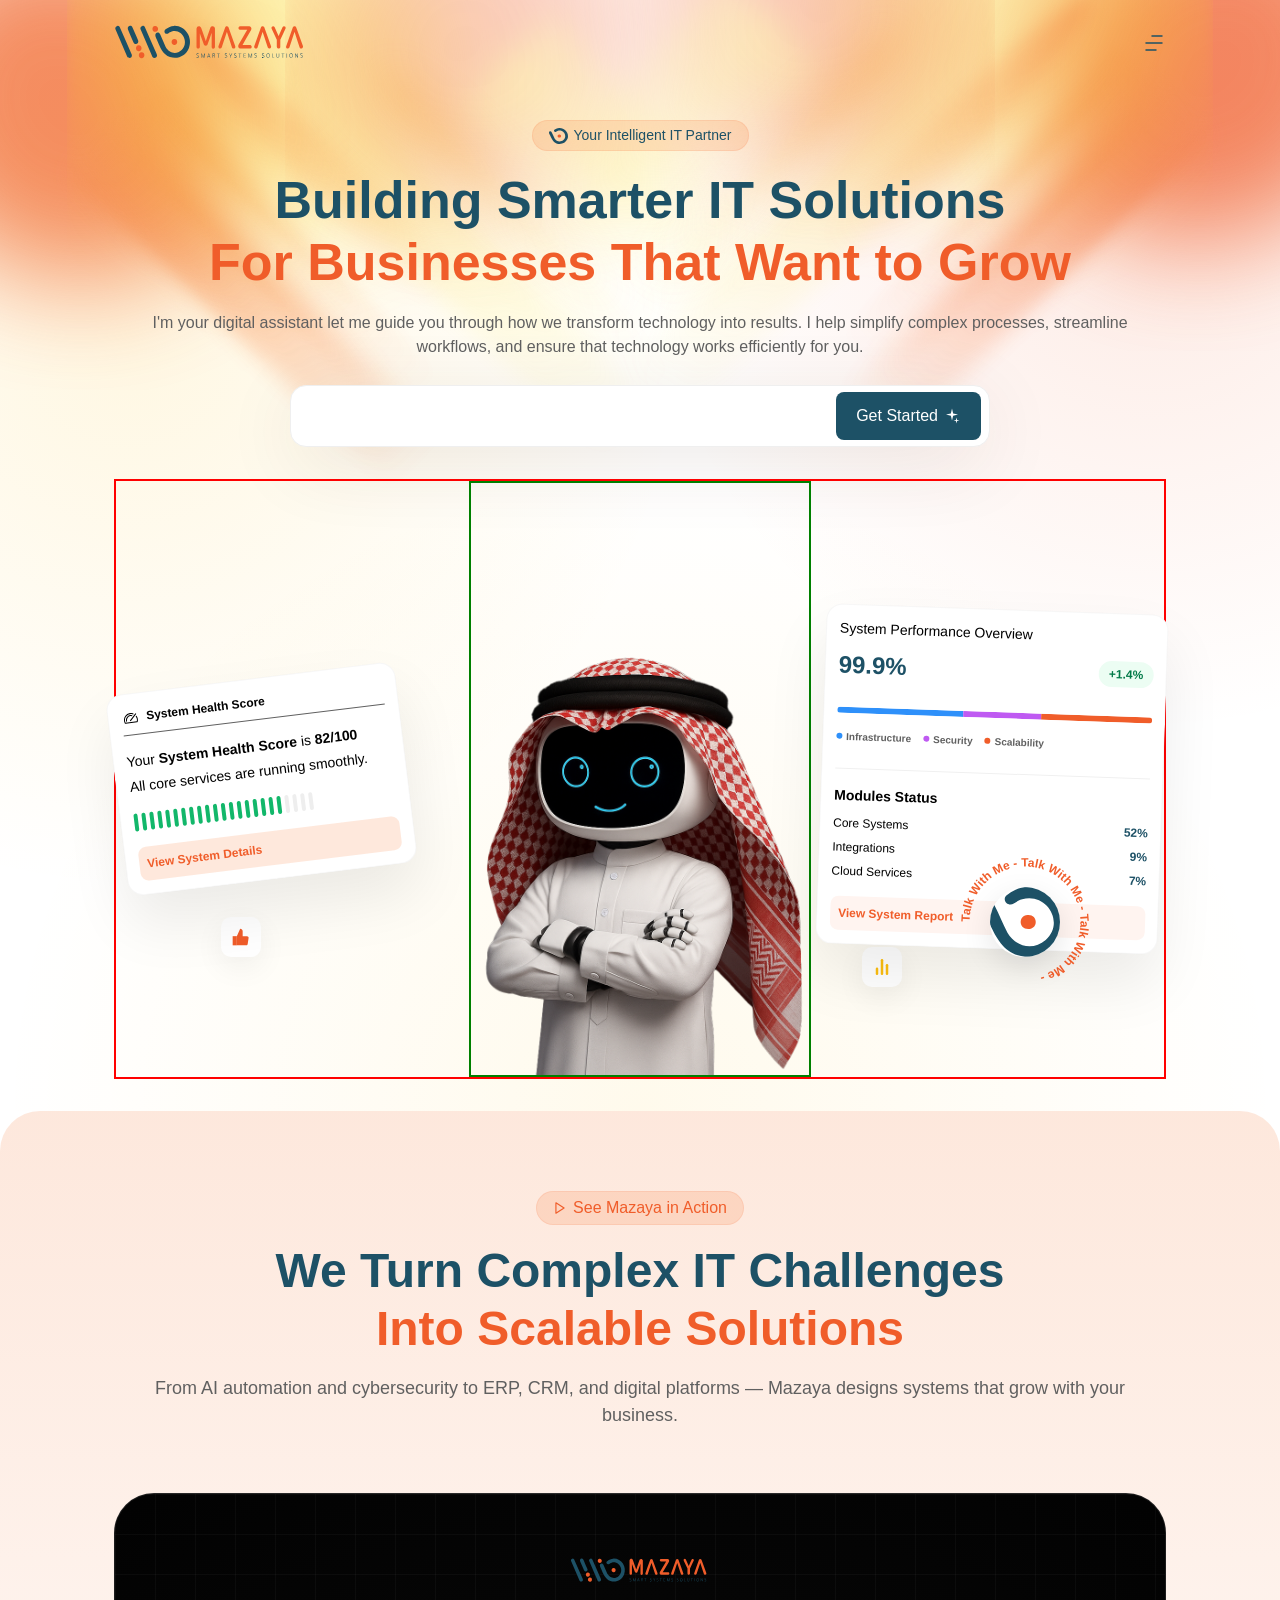
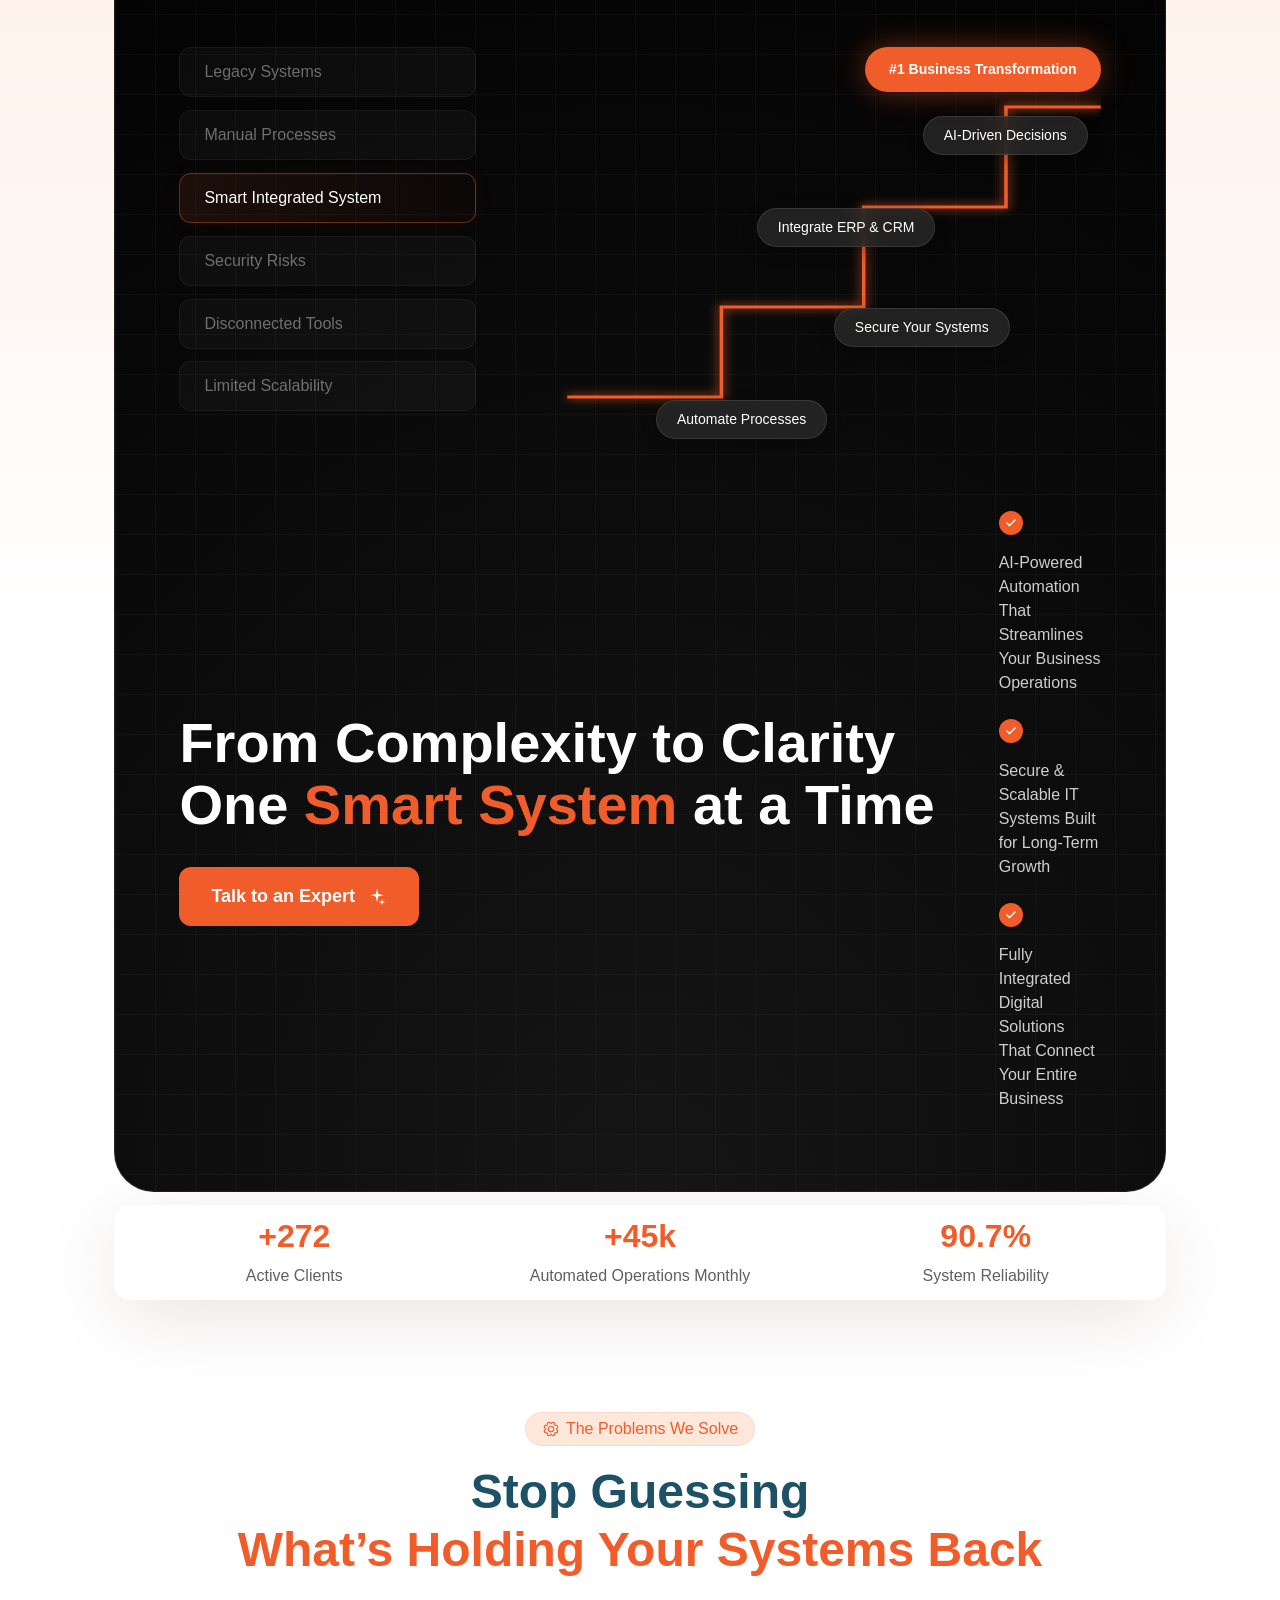
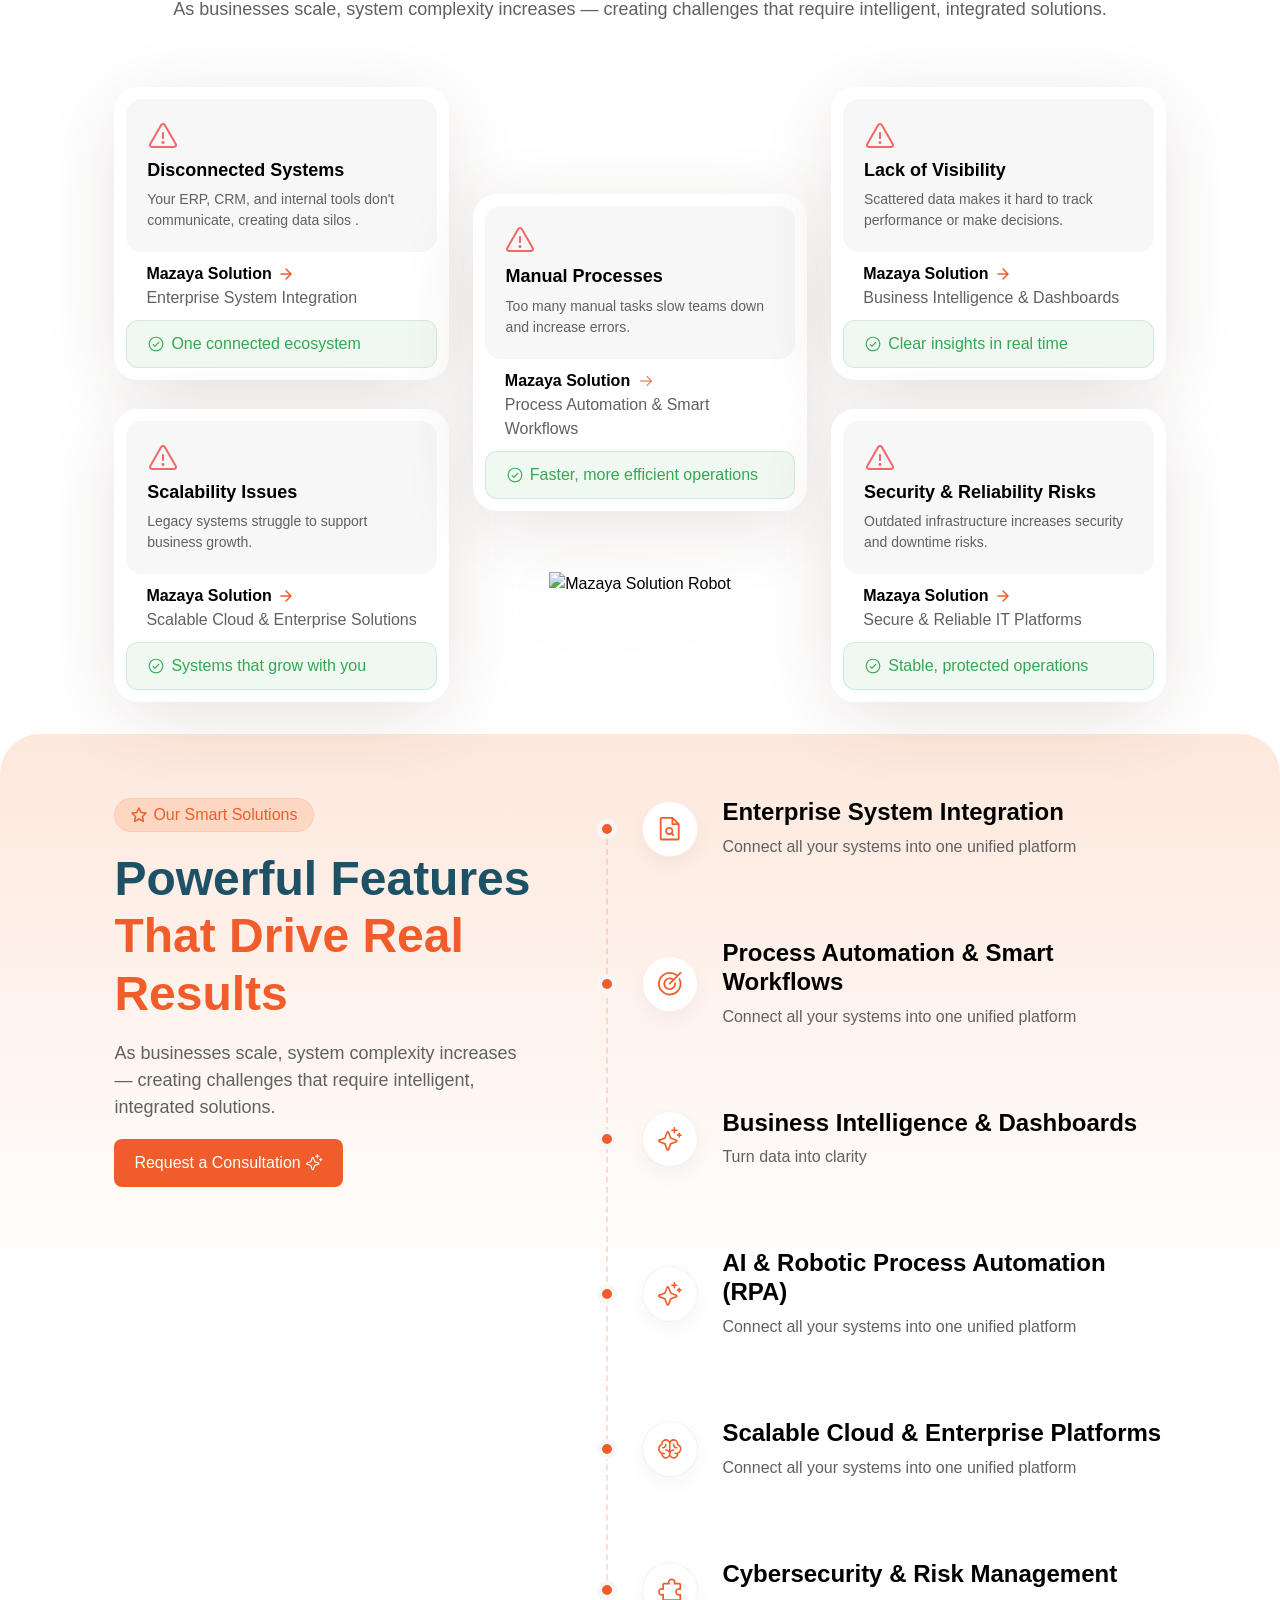
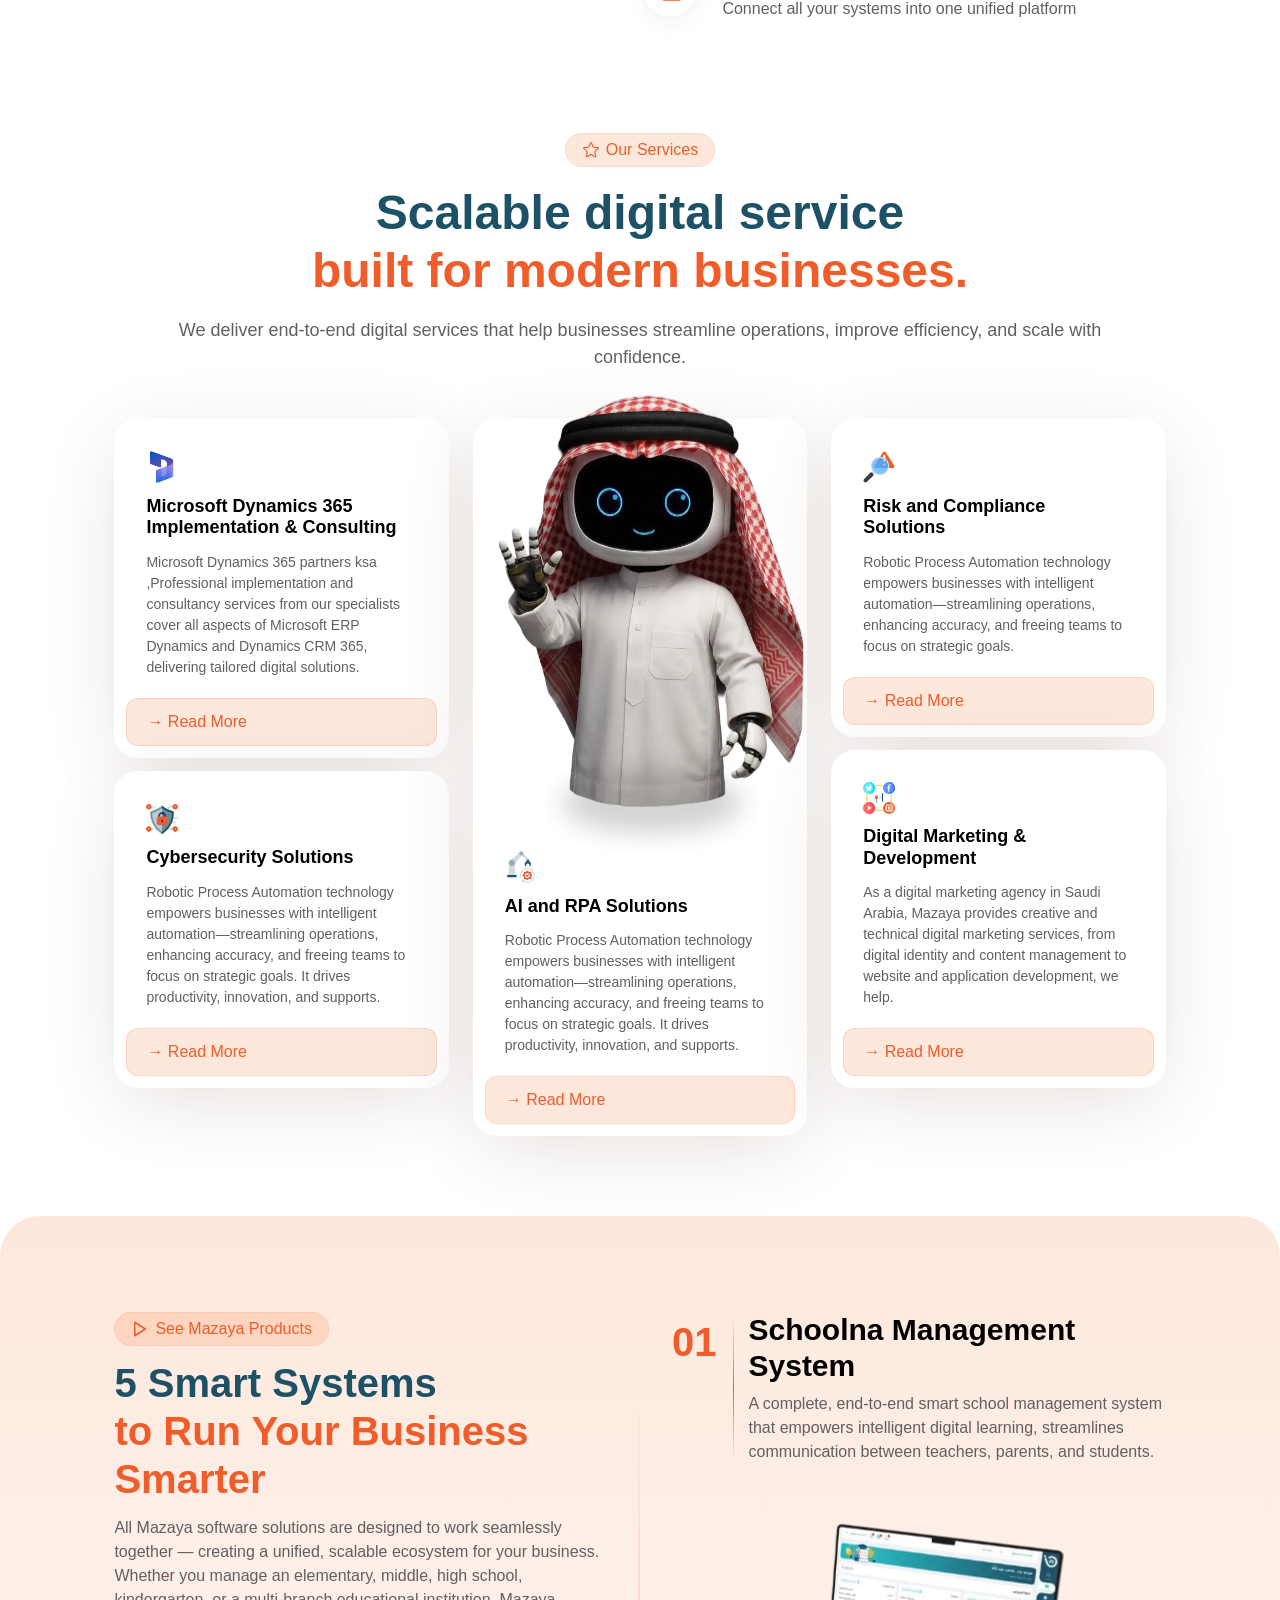
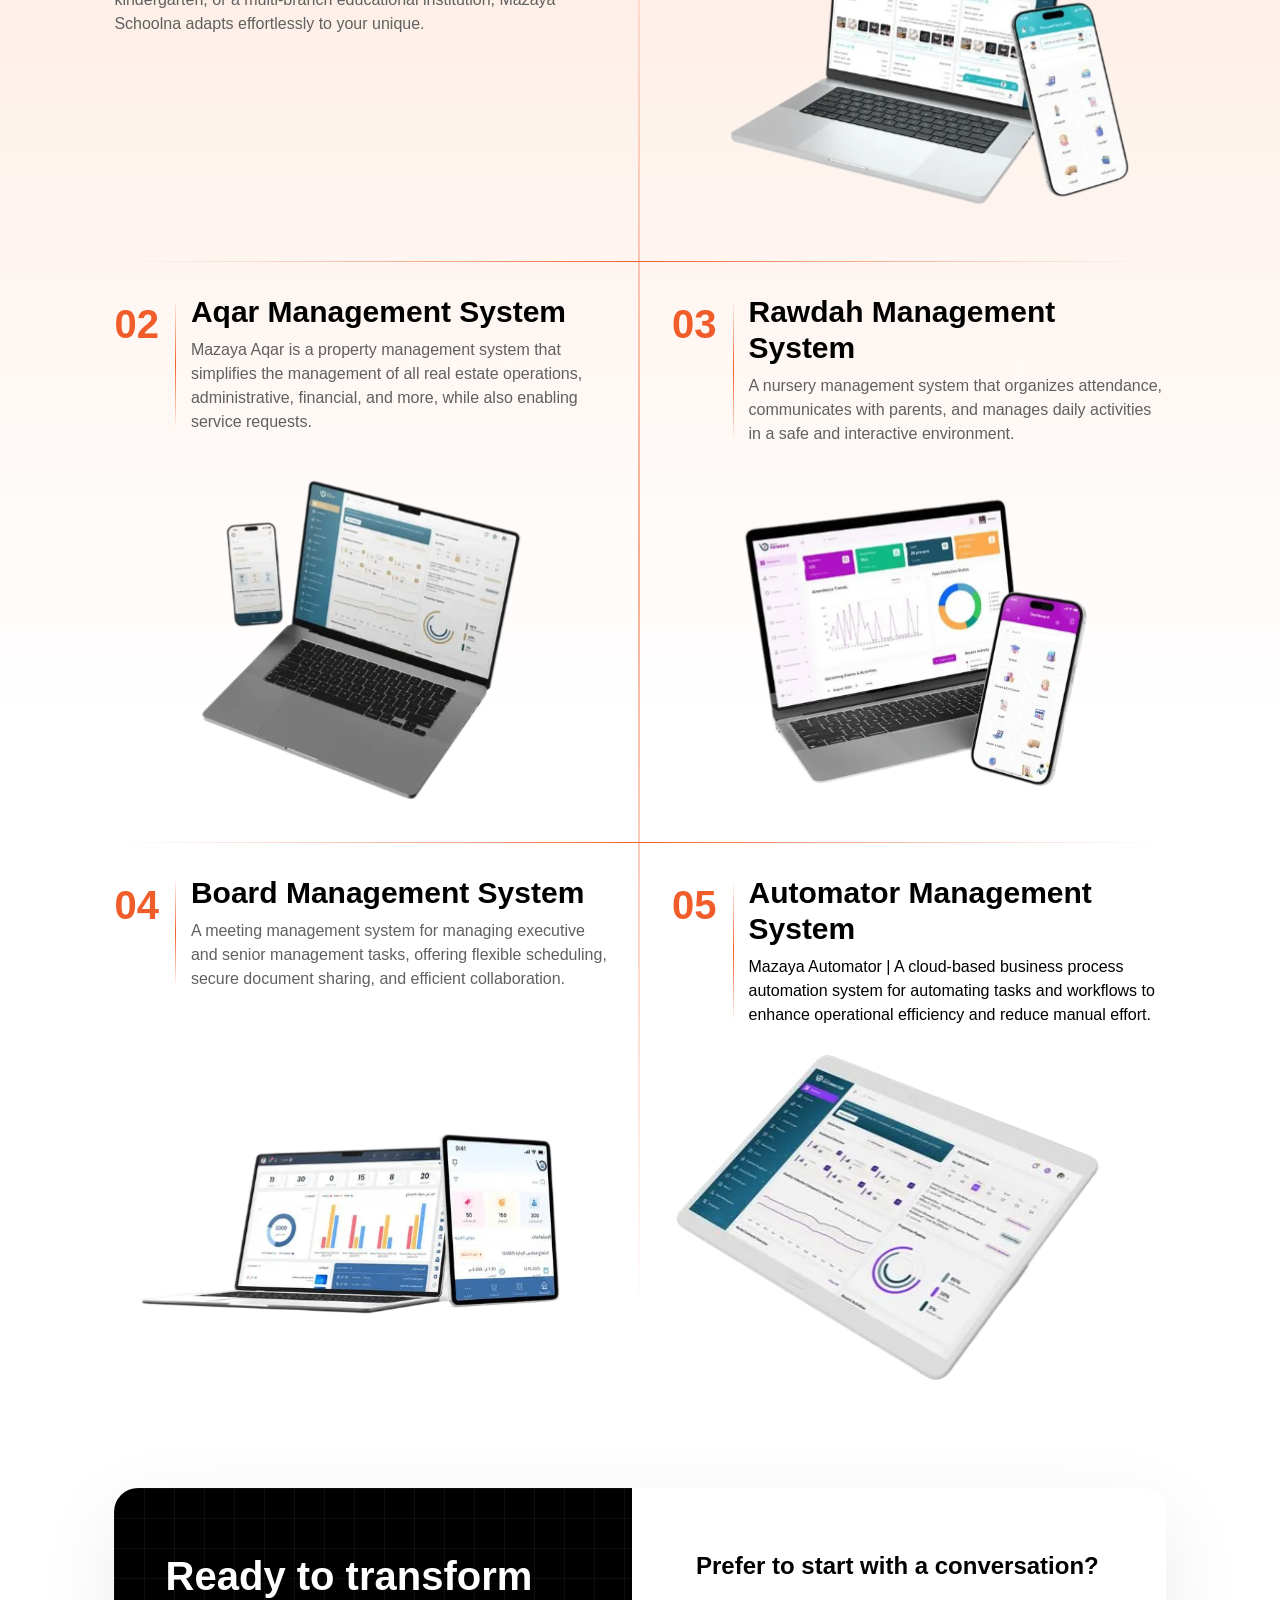
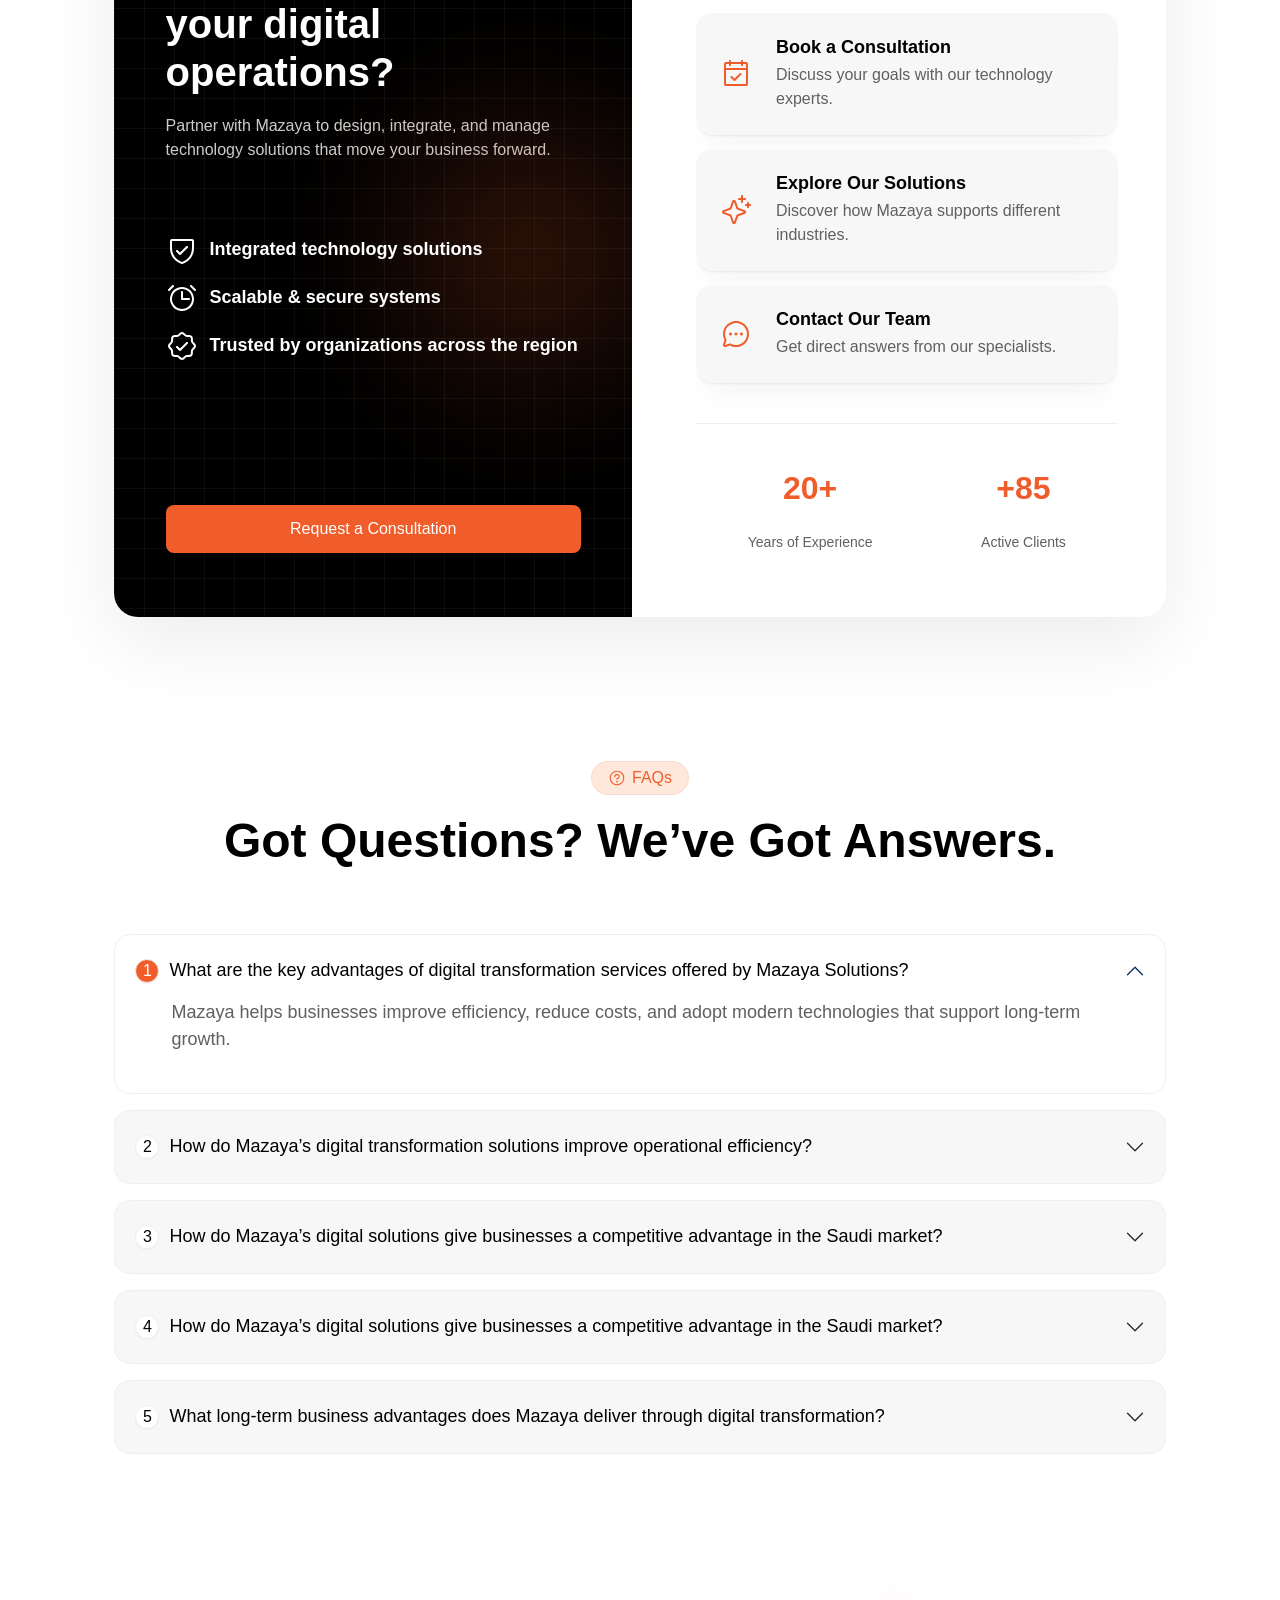
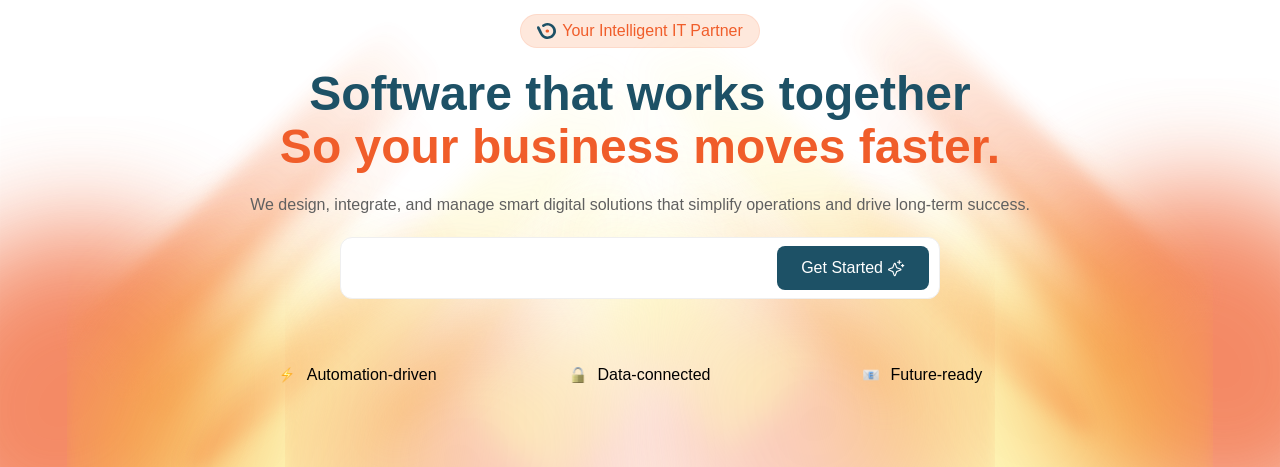
==== commit e3a11403: "enhance pages" ====
--- a/index.html
+++ b/index.html
@@ -35,7 +35,7 @@
             <!-- Menu Header for Overlay -->
             <div class="menu-header">
               <a class="navbar-brand" href="#">
-                <img src="assets/images/logo.svg" alt="logo_img" />
+                <img src="assets/images/small-logo.svg" alt="logo_img" />
               </a>
               <button class="btn-close-custom" type="button" data-bs-toggle="collapse"
                 data-bs-target="#navbarSupportedContent" aria-label="Close">
@@ -111,9 +111,9 @@
           </div>
 
           <!-- Visuals -->
-          <div class="hero-visuals">
+          <div class="hero-visuals grid-3 align-items-center">
             <!-- Floating Card Left: Health Score -->
-            <div class="card-float health-card">
+            <div class="card-float health-card justify-content-center">
               <div class="card-header">
                 <div class="icon-box">
                  <svg xmlns="http://www.w3.org/2000/svg" width="19" height="19" viewBox="0 0 19 19" fill="none">
@@ -142,6 +142,9 @@
                    <div class="bar-unit active"></div>
                    <div class="bar-unit active"></div>
                    <div class="bar-unit active"></div>
+                   <div class="bar-unit active"></div>
+                   <div class="bar-unit active"></div>
+                   <div class="bar-unit active"></div>
                    <div class="bar-unit"></div>
                    <div class="bar-unit"></div>
                    <div class="bar-unit"></div>
@@ -149,6 +152,11 @@
                 </div>
                 <a href="#" class="view-details-btn">View System Details</a>
               </div>
+            </div>
+
+            <!-- Robot Image -->
+            <div class="robot-img">
+              <img src="assets/images/hero_robot.svg" alt="Mazaya Robot" />
             </div>
 
             <!-- Floating Card Right: Performance -->
@@ -179,9 +187,6 @@
                <a href="#" class="view-report-btn">View System Report</a>
             </div>
 
-            <!-- Central Robot -->
-            <img class="robot-img" src="assets/images/hero_robot.svg" alt="Mazaya Robot" />
-
             <!-- Floating Small Icons -->
             <div class="float-icon icon-gem">
               <svg width="20" height="20" viewBox="0 0 24 24" fill="none" xmlns="http://www.w3.org/2000/svg">
@@ -231,6 +236,132 @@
         </div>
       </section>
 
+      <!-- Clarity Section -->
+      <section class="clarity-section gradient-bg">
+        <div class="container">
+          <div class="main-text">
+            <div class="badge-pill">
+              <svg width="14" height="14" viewBox="0 0 24 24" fill="none" xmlns="http://www.w3.org/2000/svg">
+                <path d="M5 3L19 12L5 21V3Z" stroke="#F05D2A" stroke-width="2" stroke-linecap="round" stroke-linejoin="round"/>
+              </svg>
+              See Mazaya in Action
+            </div>
+
+            <h2 class="main_title">
+              We Turn Complex IT Challenges
+              <span class="subtitle-orange">Into Scalable Solutions</span>
+            </h2>
+
+            <p class="main_desc">
+              From AI automation and cybersecurity to ERP, CRM, and digital platforms — Mazaya designs systems that grow with your business.
+            </p>
+          </div>
+        </div>
+
+        <div class="container">
+          <div class="clarity-card">
+            <!-- Grid Background Overlay -->
+            <div class="clarity-grid"></div>
+            <div class="clarity-logo">
+              <img src="assets/images/logo.svg" alt="Mazaya Logo">
+            </div>
+
+            <div class="clarity-content">
+              <!-- Complexity Side (Left-ish) -->
+              <div class="complexity-sidebar">
+                <div class="flow-pill disabled">Legacy Systems</div>
+                <div class="flow-pill disabled">Manual Processes</div>
+                <div class="flow-pill active">Smart Integrated System</div>
+                <div class="flow-pill disabled">Security Risks</div>
+                <div class="flow-pill disabled">Disconnected Tools</div>
+                <div class="flow-pill disabled">Limited Scalability</div>
+              </div>
+
+              <!-- Stepped Path Area (Center-Right) -->
+              <div class="path-visual-container">
+                <div class="path-labels">
+                  <div class="path-pill label-1">Automate Processes</div>
+                  <div class="path-pill label-2">Secure Your Systems</div>
+                  <div class="path-pill label-3">Integrate ERP & CRM</div>
+                  <div class="path-pill label-4">AI-Driven Decisions</div>
+                  <div class="path-pill label-top">#1 Business Transformation</div>
+                </div>
+                <div class="svg-wrapper">
+                  <svg class="step-path-svg" width="100%" height="100%" viewBox="0 0 500 400" preserveAspectRatio="none">
+                    <defs>
+                      <filter id="glow-orange" x="-20%" y="-20%" width="140%" height="140%">
+                        <feGaussianBlur stdDeviation="5" result="blur" />
+                        <feComposite in="SourceGraphic" in2="blur" operator="over" />
+                      </filter>
+                    </defs>
+                    <path d="M50,350 L180,350 L180,260 L300,260 L300,160 L420,160 L420,60 L500,60" 
+                          stroke="#F05D2A" stroke-width="3" fill="none" filter="url(#glow-orange)" />
+                  </svg>
+                </div>
+              </div>
+            </div>
+
+            <!-- Bottom Row: Title and Features -->
+            <div class="clarity-footer-row">
+              <div class="footer-left">
+                <h2 class="clarity-title">From Complexity to Clarity <br> One <span>Smart System</span> at a Time</h2>
+                <button class="btn-talk-expert">
+                  Talk to an Expert
+                  <svg width="20" height="20" viewBox="0 0 24 24" fill="none" xmlns="http://www.w3.org/2000/svg">
+                    <path d="M12 2L13.5 8.5L20 10L13.5 11.5L12 18L10.5 11.5L4 10L10.5 8.5L12 2Z" fill="white"/>
+                    <path d="M18 14L18.75 17.25L22 18L18.75 18.75L18 22L17.25 18.75L14 18L17.25 17.25L18 14Z" fill="white"/>
+                  </svg>
+                </button>
+              </div>
+              <div class="footer-right">
+                <ul class="clarity-bullet-list">
+                  <li>
+                    <div class="check-icon">
+                      <svg width="12" height="12" viewBox="0 0 24 24" fill="none" xmlns="http://www.w3.org/2000/svg">
+                        <path d="M20 6L9 17L4 12" stroke="white" stroke-width="3" stroke-linecap="round" stroke-linejoin="round"/>
+                      </svg>
+                    </div>
+                    AI-Powered Automation That Streamlines Your Business Operations
+                  </li>
+                  <li>
+                    <div class="check-icon">
+                      <svg width="12" height="12" viewBox="0 0 24 24" fill="none" xmlns="http://www.w3.org/2000/svg">
+                        <path d="M20 6L9 17L4 12" stroke="white" stroke-width="3" stroke-linecap="round" stroke-linejoin="round"/>
+                      </svg>
+                    </div>
+                    Secure & Scalable IT Systems Built for Long-Term Growth
+                  </li>
+                  <li>
+                    <div class="check-icon">
+                      <svg width="12" height="12" viewBox="0 0 24 24" fill="none" xmlns="http://www.w3.org/2000/svg">
+                        <path d="M20 6L9 17L4 12" stroke="white" stroke-width="3" stroke-linecap="round" stroke-linejoin="round"/>
+                      </svg>
+                    </div>
+                    Fully Integrated Digital Solutions That Connect Your Entire Business
+                  </li>
+                </ul>
+              </div>
+            </div>
+          </div>
+
+          <!-- Bottom Stats -->
+          <div class="clarity-stats-row grid-3 custom-card">
+            <div class="stat-item">
+              <h3 class="stat-number" data-target="300" data-prefix="+">+300</h3>
+              <p class="stat-label description">Active Clients</p>
+            </div>
+            <div class="stat-item">
+              <h3 class="stat-number" data-target="50" data-prefix="+" data-suffix="k">+50k</h3>
+              <p class="stat-label description">Automated Operations Monthly</p>
+            </div>
+            <div class="stat-item">
+              <h3 class="stat-number" data-target="99.9" data-suffix="%">99.9%</h3>
+              <p class="stat-label description">System Reliability</p>
+            </div>
+          </div>
+        </div>
+      </section>
+
       <!-- Problems Section -->
       <section class="problems-section">
         <div class="container">
@@ -412,7 +543,7 @@
                   <p class="main_desc">
                     As businesses scale, system complexity increases — creating challenges that require intelligent, integrated solutions.
                   </p>
-                  <button class="btn-primary">
+                  <button class="btn-primary custom-btn">
                     Request a Consultation
                    <svg xmlns="http://www.w3.org/2000/svg" width="17" height="17" viewBox="0 0 17 17" fill="none">
                     <path d="M12.7702 8.51203L9.14348 7.17187L7.80755 3.54234C7.72843 3.32742 7.5853 3.14193 7.39745 3.01091C7.20961 2.87989 6.9861 2.80964 6.75708 2.80964C6.52805 2.80964 6.30454 2.87989 6.1167 3.01091C5.92886 3.14193 5.78572 3.32742 5.70661 3.54234L4.36223 7.17187L0.732702 8.50781C0.517777 8.58692 0.332291 8.73006 0.20127 8.9179C0.0702496 9.10575 0 9.32926 0 9.55828C0 9.7873 0.0702496 10.0108 0.20127 10.1987C0.332291 10.3865 0.517777 10.5296 0.732702 10.6087L4.36223 11.9531L5.69817 15.5827C5.77728 15.7976 5.92042 15.9831 6.10826 16.1141C6.2961 16.2451 6.51962 16.3154 6.74864 16.3154C6.97766 16.3154 7.20117 16.2451 7.38902 16.1141C7.57686 15.9831 7.71999 15.7976 7.79911 15.5827L9.14348 11.9531L12.773 10.6172C12.9879 10.5381 13.1734 10.3949 13.3044 10.2071C13.4355 10.0193 13.5057 9.79574 13.5057 9.56672C13.5057 9.33769 13.4355 9.11418 13.3044 8.92634C13.1734 8.7385 12.9879 8.59536 12.773 8.51625L12.7702 8.51203ZM8.51067 10.9842C8.43432 11.0124 8.36498 11.0567 8.30744 11.1143C8.2499 11.1718 8.20553 11.2411 8.17739 11.3175L6.75286 15.177L5.33114 11.3203C5.30304 11.2432 5.2584 11.1731 5.20034 11.115C5.14227 11.057 5.0722 11.0123 4.99505 10.9842L1.13841 9.5625L4.99505 8.14078C5.0722 8.11269 5.14227 8.06804 5.20034 8.00998C5.2584 7.95191 5.30304 7.88184 5.33114 7.80469L6.75286 3.94805L8.17458 7.80469C8.20272 7.88104 8.24709 7.95038 8.30463 8.00792C8.36217 8.06546 8.43151 8.10983 8.50786 8.13797L12.3673 9.5625L8.51067 10.9842ZM9.00286 2.25C9.00286 2.10082 9.06212 1.95774 9.16761 1.85225C9.2731 1.74676 9.41617 1.6875 9.56536 1.6875H10.6904V0.5625C10.6904 0.413316 10.7496 0.270242 10.8551 0.164752C10.9606 0.0592632 11.1037 0 11.2529 0C11.402 0 11.5451 0.0592632 11.6506 0.164752C11.7561 0.270242 11.8154 0.413316 11.8154 0.5625V1.6875H12.9404C13.0895 1.6875 13.2326 1.74676 13.3381 1.85225C13.4436 1.95774 13.5029 2.10082 13.5029 2.25C13.5029 2.39918 13.4436 2.54226 13.3381 2.64775C13.2326 2.75324 13.0895 2.8125 12.9404 2.8125H11.8154V3.9375C11.8154 4.08668 11.7561 4.22976 11.6506 4.33525C11.5451 4.44074 11.402 4.5 11.2529 4.5C11.1037 4.5 10.9606 4.44074 10.8551 4.33525C10.7496 4.22976 10.6904 4.08668 10.6904 3.9375V2.8125H9.56536C9.41617 2.8125 9.2731 2.75324 9.16761 2.64775C9.06212 2.54226 9.00286 2.39918 9.00286 2.25ZM16.3154 5.625C16.3154 5.77418 16.2561 5.91726 16.1506 6.02275C16.0451 6.12824 15.902 6.1875 15.7529 6.1875H15.1904V6.75C15.1904 6.89918 15.1311 7.04226 15.0256 7.14775C14.9201 7.25324 14.777 7.3125 14.6279 7.3125C14.4787 7.3125 14.3356 7.25324 14.2301 7.14775C14.1246 7.04226 14.0654 6.89918 14.0654 6.75V6.1875H13.5029C13.3537 6.1875 13.2106 6.12824 13.1051 6.02275C12.9996 5.91726 12.9404 5.77418 12.9404 5.625C12.9404 5.47582 12.9996 5.33274 13.1051 5.22725C13.2106 5.12176 13.3537 5.0625 13.5029 5.0625H14.0654V4.5C14.0654 4.35082 14.1246 4.20774 14.2301 4.10225C14.3356 3.99676 14.4787 3.9375 14.6279 3.9375C14.777 3.9375 14.9201 3.99676 15.0256 4.10225C15.1311 4.20774 15.1904 4.35082 15.1904 4.5V5.0625H15.7529C15.902 5.0625 16.0451 5.12176 16.1506 5.22725C16.2561 5.33274 16.3154 5.47582 16.3154 5.625Z" fill="white"/>
@@ -574,7 +705,7 @@
               <div class="service-card custom-card robot-card">
                 <div class="robot-visual">
                   <img src="assets/images/service_robot.svg" alt="Saudi Robot" class="saudi-robot-img">
-                  <div class="circle-shadow">ffgg</div>
+                  <div class="circle-shadow"></div>
                 </div>
                 <div class="card-header">
                      <div class="card-icon">
@@ -717,144 +848,20 @@
         </div>
       </section>
 
-      <section class="clarity-section">
-        <div class="container mb-5">
-          <div class="main-text">
-            <div class="badge-pill">
-              <svg width="14" height="14" viewBox="0 0 24 24" fill="none" xmlns="http://www.w3.org/2000/svg">
-                <path d="M5 3L19 12L5 21V3Z" stroke="#F05D2A" stroke-width="2" stroke-linecap="round" stroke-linejoin="round"/>
-              </svg>
-              See Mazaya in Action
-            </div>
-
-            <h2 class="main_title">
-              We Turn Complex IT Challenges
-              <span class="subtitle-orange">Into Scalable Solutions</span>
-            </h2>
-
-            <p class="main_desc">
-              From AI automation and cybersecurity to ERP, CRM, and digital platforms — Mazaya designs systems that grow with your business.
-            </p>
-          </div>
-        </div>
-
-        <div class="container mt-4">
-          <div class="clarity-card">
-            <!-- Grid Background Overlay -->
-            <div class="clarity-grid"></div>
-            <div class="clarity-logo">
-              <img src="assets/images/logo.svg" alt="Mazaya Logo">
-            </div>
-
-            <div class="clarity-content">
-              <!-- Complexity Side (Left-ish) -->
-              <div class="complexity-sidebar">
-                <div class="flow-pill disabled">Legacy Systems</div>
-                <div class="flow-pill disabled">Manual Processes</div>
-                <div class="flow-pill active">Smart Integrated System</div>
-                <div class="flow-pill disabled">Security Risks</div>
-                <div class="flow-pill disabled">Disconnected Tools</div>
-                <div class="flow-pill disabled">Limited Scalability</div>
-              </div>
-
-              <!-- Stepped Path Area (Center-Right) -->
-              <div class="path-visual-container">
-                <div class="path-labels">
-                  <div class="path-pill label-1">Automate Processes</div>
-                  <div class="path-pill label-2">Secure Your Systems</div>
-                  <div class="path-pill label-3">Integrate ERP & CRM</div>
-                  <div class="path-pill label-4">AI-Driven Decisions</div>
-                  <div class="path-pill label-top">#1 Business Transformation</div>
-                </div>
-                <div class="svg-wrapper">
-                  <svg class="step-path-svg" width="100%" height="100%" viewBox="0 0 500 400" preserveAspectRatio="none">
-                    <defs>
-                      <filter id="glow-orange" x="-20%" y="-20%" width="140%" height="140%">
-                        <feGaussianBlur stdDeviation="5" result="blur" />
-                        <feComposite in="SourceGraphic" in2="blur" operator="over" />
-                      </filter>
-                    </defs>
-                    <path d="M50,350 L180,350 L180,260 L300,260 L300,160 L420,160 L420,60 L500,60" 
-                          stroke="#F05D2A" stroke-width="3" fill="none" filter="url(#glow-orange)" />
-                  </svg>
-                </div>
-              </div>
-            </div>
-
-            <!-- Bottom Row: Title and Features -->
-            <div class="clarity-footer-row">
-              <div class="footer-left">
-                <h2 class="clarity-title">From Complexity to Clarity <br> One <span>Smart System</span> at a Time</h2>
-                <button class="btn-talk-expert">
-                  Talk to an Expert
-                  <svg width="20" height="20" viewBox="0 0 24 24" fill="none" xmlns="http://www.w3.org/2000/svg">
-                    <path d="M12 2L13.5 8.5L20 10L13.5 11.5L12 18L10.5 11.5L4 10L10.5 8.5L12 2Z" fill="white"/>
-                    <path d="M18 14L18.75 17.25L22 18L18.75 18.75L18 22L17.25 18.75L14 18L17.25 17.25L18 14Z" fill="white"/>
-                  </svg>
-                </button>
-              </div>
-              <div class="footer-right">
-                <ul class="clarity-bullet-list">
-                  <li>
-                    <div class="check-icon">
-                      <svg width="12" height="12" viewBox="0 0 24 24" fill="none" xmlns="http://www.w3.org/2000/svg">
-                        <path d="M20 6L9 17L4 12" stroke="white" stroke-width="3" stroke-linecap="round" stroke-linejoin="round"/>
-                      </svg>
-                    </div>
-                    AI-Powered Automation That Streamlines Your Business Operations
-                  </li>
-                  <li>
-                    <div class="check-icon">
-                      <svg width="12" height="12" viewBox="0 0 24 24" fill="none" xmlns="http://www.w3.org/2000/svg">
-                        <path d="M20 6L9 17L4 12" stroke="white" stroke-width="3" stroke-linecap="round" stroke-linejoin="round"/>
-                      </svg>
-                    </div>
-                    Secure & Scalable IT Systems Built for Long-Term Growth
-                  </li>
-                  <li>
-                    <div class="check-icon">
-                      <svg width="12" height="12" viewBox="0 0 24 24" fill="none" xmlns="http://www.w3.org/2000/svg">
-                        <path d="M20 6L9 17L4 12" stroke="white" stroke-width="3" stroke-linecap="round" stroke-linejoin="round"/>
-                      </svg>
-                    </div>
-                    Fully Integrated Digital Solutions That Connect Your Entire Business
-                  </li>
-                </ul>
-              </div>
-            </div>
-          </div>
-
-          <!-- Bottom Stats -->
-          <div class="clarity-stats-row row">
-            <div class="col-md-4 stat-item">
-              <h3 class="stat-number">+300</h3>
-              <p class="stat-label">Active Clients</p>
-            </div>
-            <div class="col-md-4 stat-item">
-              <h3 class="stat-number">+50k</h3>
-              <p class="stat-label">Automated Operations Monthly</p>
-            </div>
-            <div class="col-md-4 stat-item">
-              <h3 class="stat-number">99.9%</h3>
-              <p class="stat-label">System Reliability</p>
-            </div>
-          </div>
-        </div>
-      </section>
-
       <!-- Transformation Section -->
       <section class="transformation-section">
         <div class="container">
-          <div class="transformation-card">
+          <div class="transformation-card grid-2">
             <!-- Left Side -->
             <div class="transformation-left">
               <div class="grid-overlay"></div>
               <div class="glow-overlay"></div>
+              <div class="secondary-main-text text-start mb-5">
+                <h2 class="main_title text-white">Ready to transform your digital operations?</h2>
+                <p class="section-desc description">Partner with Mazaya to design, integrate, and manage technology solutions that move your business forward.</p>
+              </div>
               
-              <h2 class="section-title text-white">Ready to transform your digital operations?</h2>
-              <p class="section-desc text-white opacity-75">Partner with Mazaya to design, integrate, and manage technology solutions that move your business forward.</p>
-              
-              <ul class="transformation-list">
+              <ul class="transformation-list custom-ul">
                 <li>
                   <div class="check-icon">
                     <svg xmlns="http://www.w3.org/2000/svg" width="32" height="32" viewBox="0 0 32 32" fill="none">
@@ -881,7 +888,9 @@
                 </li>
               </ul>
               
-              <button class="btn-primary w-100 mt-4">Request a Consultation</button>
+              <div class="flex-grow-1 w-100 d-flex align-items-end">
+               <button class="btn-primary custom-btn w-100 mt-4">Request a Consultation</button>
+              </div>
             </div>
 
             <!-- Right Side -->
@@ -943,72 +952,98 @@
         </div>
       </section>
 
+    </main>
+
       <!-- FAQ Section -->
       <section class="faq-section">
-        <div class="container">
-          
-          <!-- Section Header -->
-          <div class="main-text">
-            <div class="badge-pill">
-              <svg xmlns="http://www.w3.org/2000/svg" width="18" height="18" viewBox="0 0 18 18" fill="none">
-                <path d="M9.84375 12.6562C9.84375 12.8231 9.79427 12.9863 9.70156 13.125C9.60884 13.2638 9.47707 13.3719 9.32289 13.4358C9.16872 13.4996 8.99907 13.5163 8.8354 13.4838C8.67172 13.4512 8.52138 13.3709 8.40338 13.2529C8.28538 13.1349 8.20502 12.9845 8.17247 12.8209C8.13991 12.6572 8.15662 12.4875 8.22048 12.3334C8.28434 12.1792 8.39249 12.0474 8.53124 11.9547C8.66999 11.862 8.83313 11.8125 9 11.8125C9.22378 11.8125 9.43839 11.9014 9.59662 12.0596C9.75486 12.2179 9.84375 12.4325 9.84375 12.6562ZM9 5.0625C7.44891 5.0625 6.1875 6.19805 6.1875 7.59375V7.875C6.1875 8.02418 6.24677 8.16726 6.35226 8.27275C6.45775 8.37824 6.60082 8.4375 6.75 8.4375C6.89919 8.4375 7.04226 8.37824 7.14775 8.27275C7.25324 8.16726 7.3125 8.02418 7.3125 7.875V7.59375C7.3125 6.82031 8.06977 6.1875 9 6.1875C9.93024 6.1875 10.6875 6.82031 10.6875 7.59375C10.6875 8.36719 9.93024 9 9 9C8.85082 9 8.70775 9.05926 8.60226 9.16475C8.49677 9.27024 8.4375 9.41332 8.4375 9.5625V10.125C8.4375 10.2742 8.49677 10.4173 8.60226 10.5227C8.70775 10.6282 8.85082 10.6875 9 10.6875C9.14919 10.6875 9.29226 10.6282 9.39775 10.5227C9.50324 10.4173 9.5625 10.2742 9.5625 10.125V10.0744C10.845 9.83883 11.8125 8.81578 11.8125 7.59375C11.8125 6.19805 10.5511 5.0625 9 5.0625ZM16.3125 9C16.3125 10.4463 15.8836 11.8601 15.0801 13.0626C14.2766 14.2651 13.1346 15.2024 11.7984 15.7559C10.4622 16.3093 8.99189 16.4541 7.57341 16.172C6.15492 15.8898 4.85196 15.1934 3.82928 14.1707C2.80661 13.148 2.11017 11.8451 1.82801 10.4266C1.54586 9.00811 1.69067 7.53781 2.24413 6.20163C2.7976 4.86544 3.73486 3.72339 4.9374 2.91988C6.13993 2.11637 7.55373 1.6875 9 1.6875C10.9388 1.68955 12.7975 2.46063 14.1685 3.83154C15.5394 5.20246 16.3105 7.06123 16.3125 9ZM15.1875 9C15.1875 7.77623 14.8246 6.57994 14.1447 5.56241C13.4648 4.54488 12.4985 3.75181 11.3679 3.2835C10.2372 2.81518 8.99314 2.69264 7.79288 2.93139C6.59262 3.17014 5.49012 3.75944 4.62478 4.62478C3.75944 5.49011 3.17014 6.59262 2.93139 7.79288C2.69265 8.99314 2.81518 10.2372 3.2835 11.3679C3.75182 12.4985 4.54488 13.4648 5.56241 14.1447C6.57994 14.8246 7.77623 15.1875 9 15.1875C10.6405 15.1856 12.2132 14.5331 13.3732 13.3732C14.5331 12.2132 15.1856 10.6405 15.1875 9Z" fill="#F05D2A"/>
-              </svg>
-              <span> FAQs </span>
-            </div>
-
-            <h1 class="main-title">
-              Got Questions? We’ve Got Answers.
-            </h1>
-          </div>
-
-          <!-- FAQ Accordion -->
-          <div class="FAQ_accordion accordion" id="accordionExample">
-            <div class="accordion-item">
-              <h2 class="accordion-header">
-                <div class="accordion_no">1</div>
-                <button class="accordion-button" type="button" data-bs-toggle="collapse" data-bs-target="#collapseOne" aria-expanded="true" aria-controls="collapseOne">
-                  What are the key advantages of digital transformation services offered by Mazaya Solutions?
-                </button>
-              </h2>
-              <div id="collapseOne" class="accordion-collapse collapse show" data-bs-parent="#accordionExample">
-                <div class="accordion-body">
-                  Mazaya helps businesses improve efficiency, reduce costs, and adopt modern technologies that support long-term growth.
-                </div>
-              </div>
-            </div>
-            <div class="accordion-item">
-              <h2 class="accordion-header">
-                <div class="accordion_no">2</div>
-                <button class="accordion-button collapsed" type="button" data-bs-toggle="collapse" data-bs-target="#collapseTwo" aria-expanded="false" aria-controls="collapseTwo">
-                  How do Mazaya’s digital transformation solutions improve operational efficiency?
-                </button>
-              </h2>
-              <div id="collapseTwo" class="accordion-collapse collapse" data-bs-parent="#accordionExample">
-                <div class="accordion-body">
-                  <strong>This is the second item’s accordion body.</strong> It is hidden by default, until the collapse plugin adds the appropriate classes that we use to style each element. These classes control the overall appearance, as well as the showing and hiding via CSS transitions. You can modify any of this with custom CSS or overriding our default variables. It’s also worth noting that just about any HTML can go within the <code>.accordion-body</code>, though the transition does limit overflow.
-                </div>
-              </div>
-            </div>
-            <div class="accordion-item">
-              <h2 class="accordion-header">
-                <span class="accordion_no">3</span>
-                <button class="accordion-button collapsed" type="button" data-bs-toggle="collapse" data-bs-target="#collapseThree" aria-expanded="false" aria-controls="collapseThree">
-                  How do Mazaya’s digital solutions give businesses a competitive advantage in the Saudi market?
-                </button>
-              </h2>
-              <div id="collapseThree" class="accordion-collapse collapse" data-bs-parent="#accordionExample">
-                <div class="accordion-body">
-                  <strong>This is the third item’s accordion body.</strong> It is hidden by default, until the collapse plugin adds the appropriate classes that we use to style each element. These classes control the overall appearance, as well as the showing and hiding via CSS transitions. You can modify any of this with custom CSS or overriding our default variables. It’s also worth noting that just about any HTML can go within the <code>.accordion-body</code>, though the transition does limit overflow.
-                </div>
-              </div>
-            </div>
-          </div>
-          
-        </div>
+            <div class="container">
+            
+            <!-- Section Header -->
+            <div class="main-text">
+                <div class="badge-pill">
+                <svg xmlns="http://www.w3.org/2000/svg" width="18" height="18" viewBox="0 0 18 18" fill="none">
+                    <path d="M9.84375 12.6562C9.84375 12.8231 9.79427 12.9863 9.70156 13.125C9.60884 13.2638 9.47707 13.3719 9.32289 13.4358C9.16872 13.4996 8.99907 13.5163 8.8354 13.4838C8.67172 13.4512 8.52138 13.3709 8.40338 13.2529C8.28538 13.1349 8.20502 12.9845 8.17247 12.8209C8.13991 12.6572 8.15662 12.4875 8.22048 12.3334C8.28434 12.1792 8.39249 12.0474 8.53124 11.9547C8.66999 11.862 8.83313 11.8125 9 11.8125C9.22378 11.8125 9.43839 11.9014 9.59662 12.0596C9.75486 12.2179 9.84375 12.4325 9.84375 12.6562ZM9 5.0625C7.44891 5.0625 6.1875 6.19805 6.1875 7.59375V7.875C6.1875 8.02418 6.24677 8.16726 6.35226 8.27275C6.45775 8.37824 6.60082 8.4375 6.75 8.4375C6.89919 8.4375 7.04226 8.37824 7.14775 8.27275C7.25324 8.16726 7.3125 8.02418 7.3125 7.875V7.59375C7.3125 6.82031 8.06977 6.1875 9 6.1875C9.93024 6.1875 10.6875 6.82031 10.6875 7.59375C10.6875 8.36719 9.93024 9 9 9C8.85082 9 8.70775 9.05926 8.60226 9.16475C8.49677 9.27024 8.4375 9.41332 8.4375 9.5625V10.125C8.4375 10.2742 8.49677 10.4173 8.60226 10.5227C8.70775 10.6282 8.85082 10.6875 9 10.6875C9.14919 10.6875 9.29226 10.6282 9.39775 10.5227C9.50324 10.4173 9.5625 10.2742 9.5625 10.125V10.0744C10.845 9.83883 11.8125 8.81578 11.8125 7.59375C11.8125 6.19805 10.5511 5.0625 9 5.0625ZM16.3125 9C16.3125 10.4463 15.8836 11.8601 15.0801 13.0626C14.2766 14.2651 13.1346 15.2024 11.7984 15.7559C10.4622 16.3093 8.99189 16.4541 7.57341 16.172C6.15492 15.8898 4.85196 15.1934 3.82928 14.1707C2.80661 13.148 2.11017 11.8451 1.82801 10.4266C1.54586 9.00811 1.69067 7.53781 2.24413 6.20163C2.7976 4.86544 3.73486 3.72339 4.9374 2.91988C6.13993 2.11637 7.55373 1.6875 9 1.6875C10.9388 1.68955 12.7975 2.46063 14.1685 3.83154C15.5394 5.20246 16.3105 7.06123 16.3125 9ZM15.1875 9C15.1875 7.77623 14.8246 6.57994 14.1447 5.56241C13.4648 4.54488 12.4985 3.75181 11.3679 3.2835C10.2372 2.81518 8.99314 2.69264 7.79288 2.93139C6.59262 3.17014 5.49012 3.75944 4.62478 4.62478C3.75944 5.49011 3.17014 6.59262 2.93139 7.79288C2.69265 8.99314 2.81518 10.2372 3.2835 11.3679C3.75182 12.4985 4.54488 13.4648 5.56241 14.1447C6.57994 14.8246 7.77623 15.1875 9 15.1875C10.6405 15.1856 12.2132 14.5331 13.3732 13.3732C14.5331 12.2132 15.1856 10.6405 15.1875 9Z" fill="#F05D2A"/>
+                </svg>
+                <span> FAQs </span>
+                </div>
+
+                <h1 class="main_title font-color">
+                Got Questions? We’ve Got Answers.
+                </h1>
+            </div>
+
+            <!-- FAQ Accordion -->
+            <div class="FAQ_accordion accordion" id="accordionExample">
+                <div class="accordion-item">
+                <h2 class="accordion-header">
+                    <div class="accordion_no">1</div>
+                    <button class="accordion-button" type="button" data-bs-toggle="collapse" data-bs-target="#collapseOne" aria-expanded="true" aria-controls="collapseOne">
+                    What are the key advantages of digital transformation services offered by Mazaya Solutions?
+                    </button>
+                </h2>
+                <div id="collapseOne" class="accordion-collapse collapse show" data-bs-parent="#accordionExample">
+                    <div class="accordion-body">
+                    Mazaya helps businesses improve efficiency, reduce costs, and adopt modern technologies that support long-term growth.
+                    </div>
+                </div>
+                </div>
+                <div class="accordion-item">
+                <h2 class="accordion-header">
+                    <div class="accordion_no">2</div>
+                    <button class="accordion-button collapsed" type="button" data-bs-toggle="collapse" data-bs-target="#collapseTwo" aria-expanded="false" aria-controls="collapseTwo">
+                    How do Mazaya’s digital transformation solutions improve operational efficiency?
+                    </button>
+                </h2>
+                <div id="collapseTwo" class="accordion-collapse collapse" data-bs-parent="#accordionExample">
+                    <div class="accordion-body">
+                    <strong>This is the second item’s accordion body.</strong> It is hidden by default, until the collapse plugin adds the appropriate classes that we use to style each element. These classes control the overall appearance, as well as the showing and hiding via CSS transitions. You can modify any of this with custom CSS or overriding our default variables. It’s also worth noting that just about any HTML can go within the <code>.accordion-body</code>, though the transition does limit overflow.
+                    </div>
+                </div>
+                </div>
+                <div class="accordion-item">
+                <h2 class="accordion-header">
+                    <span class="accordion_no">3</span>
+                    <button class="accordion-button collapsed" type="button" data-bs-toggle="collapse" data-bs-target="#collapseThree" aria-expanded="false" aria-controls="collapseThree">
+                    How do Mazaya’s digital solutions give businesses a competitive advantage in the Saudi market?
+                    </button>
+                </h2>
+                <div id="collapseThree" class="accordion-collapse collapse" data-bs-parent="#accordionExample">
+                    <div class="accordion-body">
+                    <strong>This is the third item’s accordion body.</strong> It is hidden by default, until the collapse plugin adds the appropriate classes that we use to style each element. These classes control the overall appearance, as well as the showing and hiding via CSS transitions. You can modify any of this with custom CSS or overriding our default variables. It’s also worth noting that just about any HTML can go within the <code>.accordion-body</code>, though the transition does limit overflow.
+                    </div>
+                </div>
+                </div>
+                <div class="accordion-item">
+                <h2 class="accordion-header">
+                    <span class="accordion_no">4</span>
+                    <button class="accordion-button collapsed" type="button" data-bs-toggle="collapse" data-bs-target="#collapseFour" aria-expanded="false" aria-controls="collapseFour">
+                    How do Mazaya’s digital solutions give businesses a competitive advantage in the Saudi market?
+                    </button>
+                </h2>
+                <div id="collapseFour" class="accordion-collapse collapse" data-bs-parent="#accordionExample">
+                    <div class="accordion-body">
+                    <strong>This is the fourth item’s accordion body.</strong> It is hidden by default, until the collapse plugin adds the appropriate classes that we use to style each element. These classes control the overall appearance, as well as the showing and hiding via CSS transitions. You can modify any of this with custom CSS or overriding our default variables. It’s also worth noting that just about any HTML can go within the <code>.accordion-body</code>, though the transition does limit overflow.
+                    </div>
+                </div>
+                </div>
+                <div class="accordion-item">
+                <h2 class="accordion-header">
+                    <span class="accordion_no">5</span>
+                    <button class="accordion-button collapsed" type="button" data-bs-toggle="collapse" data-bs-target="#collapseFive" aria-expanded="false" aria-controls="collapseFive">
+                    What long-term business advantages does Mazaya deliver through digital transformation?
+                    </button>
+                </h2>
+                <div id="collapseFive" class="accordion-collapse collapse" data-bs-parent="#accordionExample">
+                    <div class="accordion-body">
+                    <strong>This is the fourth item’s accordion body.</strong> It is hidden by default, until the collapse plugin adds the appropriate classes that we use to style each element. These classes control the overall appearance, as well as the showing and hiding via CSS transitions. You can modify any of this with custom CSS or overriding our default variables. It’s also worth noting that just about any HTML can go within the <code>.accordion-body</code>, though the transition does limit overflow.
+                    </div>
+                </div>
+                </div>
+            </div>
+            
+            </div>
       </section>
-
-    </main>
-
+      
   <!-- Footer -->
    <footer>
     <div class="container">    
--- a/scss/main.css
+++ b/scss/main.css
@@ -1,24 +1,57 @@
 @charset "UTF-8";
+.Choosing_section .choose-card, .services-section .service-card {
+  align-items: start;
+}
+.Choosing_section .choose-card .card-header, .services-section .service-card .card-header {
+  display: flex;
+  justify-content: flex-start;
+  align-items: start;
+  flex-direction: column;
+  gap: 0.8rem;
+  flex-wrap: wrap;
+  padding: 20px 20px 10px 20px;
+}
+.Choosing_section .choose-card .solution-pill, .services-section .service-card .solution-pill {
+  color: #F05D2A;
+  border: 1px solid rgba(240, 93, 42, 0.16);
+  background-color: rgba(244, 110, 38, 0.16);
+}
+.Choosing_section .choose-card .solution-pill:hover, .services-section .service-card .solution-pill:hover {
+  transition: all 0.3s ease;
+  transform: translateX(-2px);
+}
+
 body {
   font-family: "Rethink Sans", sans-serif;
   position: relative;
   color: #000;
   margin: 0;
   padding: 0;
-}
-
-h1, h2, h3, h4, h5, h6 {
+  min-width: 350px;
+}
+
+h1, h2, h3, h4, h5, h6, p {
   margin: 0;
 }
 
-p {
-  margin: 0;
+.custom-ul {
+  padding: 0px;
+  margin: 0px;
+  list-style: none;
+}
+
+.site-wrapper {
+  min-height: 100vh;
+}
+
+main {
+  max-width: 100%;
 }
 
 section {
-  margin-top: clamp(0.7rem, 2vw, 2.5rem);
   padding-inline: clamp(1rem, 8vw, 8rem);
   position: relative;
+  padding-block: 2rem;
 }
 
 /* Inter Font */
@@ -57,110 +90,13 @@
   font-style: normal;
   font-display: swap;
 }
-.custom-btn {
-  display: flex;
-  justify-content: flex-start;
-  align-items: center;
-  flex-direction: row;
-  gap: 5px;
-  flex-wrap: wrap;
-  border-radius: 8px;
-  padding: 12px 20px;
-  font-weight: 500;
-  font-size: 16px;
-  border: 0px;
-  cursor: pointer;
-}
-
-.btn-secondary {
-  background-color: #1D5166;
-  color: white;
-}
-
-.description {
-  font-size: 16px;
-  font-weight: 500;
-  color: #606060;
-}
-
-.grid-2 {
-  display: grid;
-  grid-template-columns: repeat(auto-fit, minmax(47%, 1fr));
-  gap: 1rem;
-}
-
-.grid-3 {
-  display: grid;
-  gap: 10px;
-  grid-template-columns: repeat(auto-fit, minmax(30%, 1fr));
-}
-
-.full-width {
-  grid-column: 1/-1;
-}
-
-.custom-label, .custom-form .form-label {
-  display: block;
-  color: #606060;
-  font-size: 16px;
-  font-weight: 500;
-  margin-bottom: 0.4rem;
-}
-
-.custom-form .form-control-custom {
-  width: 100%;
-  background-color: #F7F7F7;
-  border: 1px solid rgba(255, 255, 255, 0.15);
-  border-radius: 8px;
-  padding: 0.8rem 0.8rem;
-  font-size: 16px;
-  color: #000;
-  outline: none;
-  transition: all 0.3s ease;
-}
-.custom-form .form-control-custom::-moz-placeholder {
-  color: #A0A0A0;
-  font-size: 14px;
-  font-weight: 400;
-}
-.custom-form .form-control-custom::placeholder {
-  color: #A0A0A0;
-  font-size: 14px;
-  font-weight: 400;
-}
-.custom-form .form-control-custom:focus {
-  background-color: #f2f2f2;
-  box-shadow: 0 0 0 1px rgba(29, 81, 102, 0.5);
-}
-.custom-form textarea.form-control-custom {
-  resize: none;
-  height: auto;
-}
-
-.gap-sm {
-  gap: 0.8rem;
-}
-
-.gap-md {
-  gap: 2rem;
-}
-
-@media screen and (max-width: 991px) {
-  .grid-2 {
-    grid-template-columns: 1fr;
-  }
-}
-@media screen and (max-width: 768px) {
-  .grid-3 {
-    grid-template-columns: 1fr;
-  }
-}
 .navbar {
   padding: 20px clamp(1rem, 8vw, 8rem);
   top: 0;
   left: 0;
   width: 100%;
   z-index: 1000;
+  position: absolute;
 }
 .navbar .navbar-toggler {
   border: none;
@@ -370,6 +306,7 @@
 
 footer {
   padding-block: 5rem;
+  position: relative;
 }
 footer .main-text {
   display: flex;
@@ -452,6 +389,7 @@
   flex-direction: row;
   gap: 0.5rem;
   flex-wrap: wrap;
+  padding-top: 120px;
 }
 .hero .main-text .badge-pill {
   color: #1D5166;
@@ -472,22 +410,22 @@
   z-index: -1;
 }
 .hero .hero-visuals {
+  border: 2px solid red;
   position: relative;
   width: 100%;
   min-height: 600px;
-  margin-top: 2rem;
+}
+.hero .hero-visuals .robot-img {
+  border: 2px solid green;
+  position: relative;
+  z-index: 5;
+  height: 100%;
   display: flex;
   justify-content: center;
   align-items: flex-end;
   flex-direction: row;
   gap: 5px;
   flex-wrap: wrap;
-}
-.hero .hero-visuals .robot-img {
-  position: relative;
-  z-index: 5;
-  max-width: 50%;
-  height: auto;
 }
 .hero .hero-visuals .card-float {
   background: #fff;
@@ -495,23 +433,15 @@
   padding: 0.8rem;
   box-shadow: 0 30px 60px rgba(0, 0, 0, 0.08);
   border: 1px solid rgba(0, 0, 0, 0.03);
-  position: absolute;
   z-index: 6;
   text-align: left;
-}
-.hero .hero-visuals .card-float:hover {
-  transform: translateY(-10px) rotate(0deg) !important;
-  z-index: 10;
+  transition: all 0.4s cubic-bezier(0.165, 0.84, 0.44, 1);
 }
 .hero .hero-visuals .card-float.health-card {
   min-width: -moz-fit-content;
   min-width: fit-content;
-  width: 27%;
-  top: 20%;
-  left: 6%;
-  max-width: 400px;
-  transform: rotate(-5deg);
-  animation: floatLeft 6s ease-in-out infinite;
+  width: 85%;
+  transform: rotate(-7deg);
 }
 .hero .hero-visuals .card-float.health-card .card-header {
   display: flex;
@@ -541,7 +471,7 @@
   justify-content: flex-start;
   align-items: center;
   flex-direction: row;
-  gap: 8px;
+  gap: 4px;
   flex-wrap: wrap;
   margin: 1rem 0;
 }
@@ -550,11 +480,135 @@
   height: 18px;
   background: #eee;
   border-radius: 2px;
+  max-width: 4px;
 }
 .hero .hero-visuals .card-float.health-card .card-body .progress-bar-stack .bar-unit.active {
   background: #12B76A;
 }
 .hero .hero-visuals .card-float.health-card .card-body .view-details-btn {
+  display: flex;
+  justify-content: flex-start;
+  align-items: center;
+  flex-direction: row;
+  gap: 5px;
+  flex-wrap: wrap;
+  background: rgba(244, 110, 38, 0.16);
+  color: #F05D2A;
+  font-size: 12px;
+  font-weight: 600;
+  padding: 8px;
+  border-radius: 8px;
+  text-decoration: none;
+  width: 100%;
+  margin-top: 1rem;
+  text-align: center;
+}
+.hero .hero-visuals .card-float.performance-card {
+  transform: rotate(2deg);
+  animation: floatRight 6s ease-in-out infinite 1s;
+}
+.hero .hero-visuals .card-float.performance-card .card-header-top {
+  margin-bottom: 1.5rem;
+}
+.hero .hero-visuals .card-float.performance-card .card-header-top .score-line {
+  display: flex;
+  justify-content: space-between;
+  align-items: center;
+  flex-direction: row;
+  gap: 5px;
+  flex-wrap: wrap;
+  margin-top: 8px;
+}
+.hero .hero-visuals .card-float.performance-card .card-header-top .score-line .score-val {
+  font-size: 24px;
+  font-weight: 700;
+  color: #1D5166;
+}
+.hero .hero-visuals .card-float.performance-card .card-header-top .score-line .badge-trend {
+  background: #ECFDF3;
+  color: #027A48;
+  padding: 4px 10px;
+  border-radius: 50px;
+  font-size: 12px;
+  font-weight: 600;
+}
+.hero .hero-visuals .card-float.performance-card .stat-bars {
+  display: flex;
+  height: 6px;
+  border-radius: 10px;
+  overflow: hidden;
+  margin-bottom: 1rem;
+}
+.hero .hero-visuals .card-float.performance-card .stat-bars .stat-segment {
+  height: 100%;
+}
+.hero .hero-visuals .card-float.performance-card .stat-bars .blue {
+  background: #2E90FA;
+}
+.hero .hero-visuals .card-float.performance-card .stat-bars .purple {
+  background: #BF5AF2;
+}
+.hero .hero-visuals .card-float.performance-card .stat-bars .orange {
+  background: #F05D2A;
+}
+.hero .hero-visuals .card-float.performance-card .legend {
+  display: flex;
+  justify-content: flex-start;
+  align-items: center;
+  flex-direction: row;
+  gap: 12px;
+  flex-wrap: wrap;
+  margin-bottom: 1.5rem;
+}
+.hero .hero-visuals .card-float.performance-card .legend .legend-item {
+  font-size: 10px;
+  font-weight: 600;
+  color: #606060;
+  display: flex;
+  justify-content: flex-start;
+  align-items: center;
+  flex-direction: row;
+  gap: 4px;
+  flex-wrap: wrap;
+}
+.hero .hero-visuals .card-float.performance-card .legend .legend-item::before {
+  content: "";
+  width: 6px;
+  height: 6px;
+  border-radius: 50%;
+}
+.hero .hero-visuals .card-float.performance-card .legend .legend-item.blue::before {
+  background: #2E90FA;
+}
+.hero .hero-visuals .card-float.performance-card .legend .legend-item.purple::before {
+  background: #BF5AF2;
+}
+.hero .hero-visuals .card-float.performance-card .legend .legend-item.orange::before {
+  background: #F05D2A;
+}
+.hero .hero-visuals .card-float.performance-card .module-status {
+  border-top: 1px solid #f0f0f0;
+  padding-top: 1rem;
+}
+.hero .hero-visuals .card-float.performance-card .module-status .section-label {
+  font-weight: 600;
+  margin-bottom: 8px;
+}
+.hero .hero-visuals .card-float.performance-card .module-status .status-row {
+  display: flex;
+  justify-content: space-between;
+  align-items: center;
+  flex-direction: row;
+  gap: 5px;
+  flex-wrap: wrap;
+  font-size: 12px;
+  margin-bottom: 6px;
+}
+.hero .hero-visuals .card-float.performance-card .module-status .status-row span:last-child {
+  font-weight: 700;
+  color: #1D5166;
+}
+.hero .hero-visuals .card-float.performance-card .view-report-btn {
   display: flex;
   justify-content: flex-start;
   align-items: center;
@@ -571,131 +625,6 @@
   width: 100%;
   margin-top: 1rem;
 }
-.hero .hero-visuals .card-float.performance-card {
-  width: 320px;
-  top: 10%;
-  right: 5%;
-  transform: rotate(2deg);
-  animation: floatRight 6s ease-in-out infinite 1s;
-}
-.hero .hero-visuals .card-float.performance-card .card-header-top {
-  margin-bottom: 1.5rem;
-}
-.hero .hero-visuals .card-float.performance-card .card-header-top .score-line {
-  display: flex;
-  justify-content: space-between;
-  align-items: center;
-  flex-direction: row;
-  gap: 5px;
-  flex-wrap: wrap;
-  margin-top: 8px;
-}
-.hero .hero-visuals .card-float.performance-card .card-header-top .score-line .score-val {
-  font-size: 24px;
-  font-weight: 700;
-  color: #1D5166;
-}
-.hero .hero-visuals .card-float.performance-card .card-header-top .score-line .badge-trend {
-  background: #ECFDF3;
-  color: #027A48;
-  padding: 4px 10px;
-  border-radius: 50px;
-  font-size: 12px;
-  font-weight: 600;
-}
-.hero .hero-visuals .card-float.performance-card .stat-bars {
-  display: flex;
-  height: 6px;
-  border-radius: 10px;
-  overflow: hidden;
-  margin-bottom: 1rem;
-}
-.hero .hero-visuals .card-float.performance-card .stat-bars .stat-segment {
-  height: 100%;
-}
-.hero .hero-visuals .card-float.performance-card .stat-bars .blue {
-  background: #2E90FA;
-}
-.hero .hero-visuals .card-float.performance-card .stat-bars .purple {
-  background: #BF5AF2;
-}
-.hero .hero-visuals .card-float.performance-card .stat-bars .orange {
-  background: #F05D2A;
-}
-.hero .hero-visuals .card-float.performance-card .legend {
-  display: flex;
-  justify-content: flex-start;
-  align-items: center;
-  flex-direction: row;
-  gap: 12px;
-  flex-wrap: wrap;
-  margin-bottom: 1.5rem;
-}
-.hero .hero-visuals .card-float.performance-card .legend .legend-item {
-  font-size: 10px;
-  font-weight: 600;
-  color: #606060;
-  display: flex;
-  justify-content: flex-start;
-  align-items: center;
-  flex-direction: row;
-  gap: 4px;
-  flex-wrap: wrap;
-}
-.hero .hero-visuals .card-float.performance-card .legend .legend-item::before {
-  content: "";
-  width: 6px;
-  height: 6px;
-  border-radius: 50%;
-}
-.hero .hero-visuals .card-float.performance-card .legend .legend-item.blue::before {
-  background: #2E90FA;
-}
-.hero .hero-visuals .card-float.performance-card .legend .legend-item.purple::before {
-  background: #BF5AF2;
-}
-.hero .hero-visuals .card-float.performance-card .legend .legend-item.orange::before {
-  background: #F05D2A;
-}
-.hero .hero-visuals .card-float.performance-card .module-status {
-  border-top: 1px solid #f0f0f0;
-  padding-top: 1rem;
-}
-.hero .hero-visuals .card-float.performance-card .module-status .section-label {
-  font-weight: 600;
-  margin-bottom: 8px;
-}
-.hero .hero-visuals .card-float.performance-card .module-status .status-row {
-  display: flex;
-  justify-content: space-between;
-  align-items: center;
-  flex-direction: row;
-  gap: 5px;
-  flex-wrap: wrap;
-  font-size: 12px;
-  margin-bottom: 6px;
-}
-.hero .hero-visuals .card-float.performance-card .module-status .status-row span:last-child {
-  font-weight: 700;
-  color: #1D5166;
-}
-.hero .hero-visuals .card-float.performance-card .view-report-btn {
-  display: flex;
-  justify-content: flex-start;
-  align-items: center;
-  flex-direction: row;
-  gap: 5px;
-  flex-wrap: wrap;
-  background: #FFF4F0;
-  color: #F05D2A;
-  font-size: 12px;
-  font-weight: 600;
-  padding: 8px;
-  border-radius: 8px;
-  text-decoration: none;
-  width: 100%;
-  margin-top: 1rem;
-}
 .hero .hero-visuals .float-icon {
   position: absolute;
   width: 40px;
@@ -778,10 +707,247 @@
      object-fit: cover;
 }
 
-.problems-section {
+.clarity-section {
   padding-block: 5rem;
-  background: #fff;
-}
+}
+.clarity-section .main-text {
+  margin-bottom: 4rem;
+}
+.clarity-section .clarity-card {
+  border-radius: 40px;
+  background: radial-gradient(130.67% 120.5% at 50% 100%, #151515 0%, #000 100%);
+  padding: 4rem;
+  position: relative;
+  overflow: hidden;
+  border: 1px solid rgba(255, 255, 255, 0.1);
+  display: flex;
+  justify-content: flex-start;
+  align-items: center;
+  flex-direction: column;
+  gap: 4rem;
+  flex-wrap: wrap;
+}
+.clarity-section .clarity-card .clarity-grid {
+  position: absolute;
+  inset: 0;
+  background-image: linear-gradient(rgba(255, 255, 255, 0.03) 1px, transparent 1px), linear-gradient(90deg, rgba(255, 255, 255, 0.03) 1px, transparent 1px);
+  background-size: 40px 40px;
+  pointer-events: none;
+}
+.clarity-section .clarity-card .clarity-logo {
+  position: relative;
+  z-index: 2;
+}
+.clarity-section .clarity-card .clarity-logo img {
+  width: 140px;
+}
+.clarity-section .clarity-content {
+  display: flex;
+  justify-content: flex-start;
+  align-items: stretch;
+  flex-direction: row;
+  gap: 2rem;
+  flex-wrap: wrap;
+  position: relative;
+  z-index: 2;
+  width: 100%;
+}
+@media (max-width: 991px) {
+  .clarity-section .clarity-content {
+    flex-direction: column;
+  }
+}
+.clarity-section .complexity-sidebar {
+  flex: 1;
+  display: flex;
+  justify-content: flex-start;
+  align-items: flex-start;
+  flex-direction: column;
+  gap: 0.8rem;
+  flex-wrap: wrap;
+}
+.clarity-section .complexity-sidebar .flow-pill {
+  padding: 12px 24px;
+  border-radius: 12px;
+  background: rgba(255, 255, 255, 0.03);
+  border: 1px solid rgba(255, 255, 255, 0.05);
+  color: rgba(255, 255, 255, 0.4);
+  font-size: 16px;
+  font-weight: 500;
+  width: 100%;
+  max-width: 320px;
+  transition: all 0.3s ease;
+}
+.clarity-section .complexity-sidebar .flow-pill.active {
+  background: linear-gradient(90deg, rgba(240, 93, 42, 0.1) 0%, rgba(240, 93, 42, 0.02) 100%);
+  border: 1px solid rgba(240, 93, 42, 0.4);
+  color: #fff;
+  box-shadow: 0 0 20px rgba(240, 93, 42, 0.05);
+}
+.clarity-section .path-visual-container {
+  flex: 2;
+  position: relative;
+  min-height: 400px;
+}
+.clarity-section .path-visual-container .path-labels {
+  position: absolute;
+  inset: 0;
+  z-index: 3;
+}
+.clarity-section .path-visual-container .path-pill {
+  position: absolute;
+  padding: 8px 20px;
+  background: rgba(40, 40, 40, 0.8);
+  backdrop-filter: blur(10px);
+  border: 1px solid rgba(255, 255, 255, 0.1);
+  border-radius: 50px;
+  color: #fff;
+  font-size: 14px;
+  font-weight: 500;
+  box-shadow: 0 4px 15px rgba(0, 0, 0, 0.3);
+  white-space: nowrap;
+}
+.clarity-section .path-visual-container .path-pill.label-1 {
+  bottom: 2%;
+  left: 25%;
+}
+.clarity-section .path-visual-container .path-pill.label-2 {
+  bottom: 25%;
+  left: 55%;
+}
+.clarity-section .path-visual-container .path-pill.label-3 {
+  bottom: 50%;
+  left: 42%;
+}
+.clarity-section .path-visual-container .path-pill.label-4 {
+  bottom: 73%;
+  left: 70%;
+}
+.clarity-section .path-visual-container .path-pill.label-top {
+  top: 0% !important;
+  right: 0%;
+  background: #F05D2A;
+  border: none;
+  font-weight: 600;
+  padding: 12px 24px;
+  box-shadow: 0 0 30px rgba(240, 93, 42, 0.4);
+}
+.clarity-section .path-visual-container .svg-wrapper {
+  position: absolute;
+  inset: 0;
+  z-index: 2;
+}
+.clarity-section .clarity-footer-row {
+  display: flex;
+  justify-content: space-between;
+  align-items: center;
+  flex-direction: row;
+  gap: 4rem;
+  flex-wrap: wrap;
+  position: relative;
+  z-index: 2;
+  width: 100%;
+}
+@media (max-width: 991px) {
+  .clarity-section .clarity-footer-row {
+    flex-direction: column;
+    align-items: flex-start;
+    gap: 2rem;
+  }
+}
+.clarity-section .clarity-footer-row .footer-left {
+  display: flex;
+  justify-content: flex-start;
+  align-items: flex-start;
+  flex-direction: column;
+  gap: 2rem;
+  flex-wrap: wrap;
+}
+.clarity-section .clarity-footer-row .footer-left .clarity-title {
+  font-size: 3.5rem;
+  font-weight: 700;
+  color: #fff;
+  line-height: 1.1;
+}
+.clarity-section .clarity-footer-row .footer-left .clarity-title span {
+  color: #F05D2A;
+}
+@media (max-width: 767px) {
+  .clarity-section .clarity-footer-row .footer-left .clarity-title {
+    font-size: 2.5rem;
+  }
+}
+.clarity-section .clarity-footer-row .footer-left .btn-talk-expert {
+  display: flex;
+  justify-content: flex-start;
+  align-items: center;
+  flex-direction: row;
+  gap: 12px;
+  flex-wrap: wrap;
+  padding: 16px 32px;
+  background: #F05D2A;
+  border-radius: 12px;
+  color: #fff;
+  font-weight: 600;
+  font-size: 18px;
+  border: none;
+  transition: all 0.3s ease;
+}
+.clarity-section .clarity-footer-row .footer-left .btn-talk-expert:hover {
+  transform: scale(1.02);
+  box-shadow: 0 8px 30px rgba(240, 93, 42, 0.3);
+}
+.clarity-section .clarity-footer-row .footer-right {
+  flex: 1;
+}
+.clarity-section .clarity-footer-row .footer-right .clarity-bullet-list {
+  list-style: none;
+  padding: 0;
+  display: flex;
+  justify-content: flex-start;
+  align-items: flex-start;
+  flex-direction: column;
+  gap: 1.5rem;
+  flex-wrap: wrap;
+}
+.clarity-section .clarity-footer-row .footer-right .clarity-bullet-list li {
+  display: flex;
+  justify-content: flex-start;
+  align-items: center;
+  flex-direction: row;
+  gap: 16px;
+  flex-wrap: wrap;
+  color: rgba(255, 255, 255, 0.8);
+  font-size: 16px;
+  line-height: 1.5;
+}
+.clarity-section .clarity-footer-row .footer-right .clarity-bullet-list li .check-icon {
+  width: 24px;
+  height: 24px;
+  background: #F05D2A;
+  border-radius: 50%;
+  display: flex;
+  justify-content: center;
+  align-items: center;
+  flex-direction: row;
+  gap: 5px;
+  flex-wrap: wrap;
+  flex-shrink: 0;
+}
+.clarity-section .clarity-stats-row {
+  margin-top: 13px;
+  border-radius: 16px;
+}
+.clarity-section .clarity-stats-row .stat-item {
+  text-align: center;
+}
+.clarity-section .clarity-stats-row .stat-item .stat-number {
+  font-size: 32px;
+  font-weight: 600;
+  color: #F05D2A;
+  margin-bottom: 0.5rem;
+}
+
 .problems-section .problem-grid {
   margin-top: 4rem;
   position: relative;
@@ -855,6 +1021,88 @@
   filter: drop-shadow(0 20px 40px rgba(0, 0, 0, 0.1));
 }
 
+.features-section {
+  padding-top: 4rem;
+}
+.features-section .features-card .main-text {
+  align-items: start;
+  text-align: start;
+}
+.features-section .features-timeline {
+  position: relative;
+  padding-inline-start: 5rem;
+  display: flex;
+  justify-content: flex-start;
+  align-items: stretch;
+  flex-direction: column;
+  gap: 5rem;
+  flex-wrap: wrap;
+}
+.features-section .features-timeline::before {
+  content: "";
+  position: absolute;
+  inset-inline-start: calc(1rem + 28px);
+  top: 5%;
+  bottom: 5%;
+  width: 0;
+  border-left: 2px dashed rgba(240, 93, 42, 0.2);
+}
+.features-section .features-timeline .timeline-item {
+  position: relative;
+  display: flex;
+  justify-content: flex-start;
+  align-items: center;
+  flex-direction: row;
+  gap: 1.5rem;
+  flex-wrap: nowrap;
+}
+.features-section .features-timeline .timeline-item .timeline-marker {
+  position: absolute;
+  top: 50%;
+  transform: translate(-50%, -50%);
+  width: 20px;
+  height: 20px;
+  background: #F05D2A;
+  border-radius: 50%;
+  border: 5px solid #F7F7F7;
+  z-index: 2;
+  left: -2.2rem;
+}
+.features-section .features-timeline .timeline-item .item-icon {
+  flex-shrink: 0;
+  width: 56px;
+  height: 56px;
+  background: #fff;
+  border-radius: 50%;
+  display: flex;
+  justify-content: center;
+  align-items: center;
+  flex-direction: row;
+  gap: 5px;
+  flex-wrap: wrap;
+  box-shadow: 0 8px 20px rgba(0, 0, 0, 0.04);
+  z-index: 1;
+  border: 1px solid rgba(240, 93, 42, 0.1);
+}
+.features-section .features-timeline .timeline-item .item-icon svg {
+  width: 24px;
+  height: 24px;
+}
+.features-section .features-timeline .timeline-item .item-text h3 {
+  font-size: 24px;
+  font-weight: 600;
+  margin-bottom: 8px;
+}
+@media (max-width: 991px) {
+  .features-section .features-timeline {
+    margin-top: 2rem;
+    padding-inline-start: 2.6rem;
+  }
+  .features-section .features-timeline::before {
+    inset-inline-start: calc(-1.4rem + 28px);
+  }
+}
+
 .services-section {
   padding-block: 5rem;
   background: #fff;
@@ -869,28 +1117,6 @@
   flex-direction: column;
   gap: 0.8rem;
   flex-wrap: nowrap;
-}
-@media (max-width: 991px) {
-  .services-section .service-col {
-    margin-bottom: 2rem;
-  }
-}
-.services-section .service-card {
-  align-items: start;
-}
-.services-section .service-card .card-header {
-  display: flex;
-  justify-content: flex-start;
-  align-items: start;
-  flex-direction: column;
-  gap: 0.8rem;
-  flex-wrap: wrap;
-  padding: 20px 20px 10px 20px;
-}
-.services-section .service-card .solution-pill {
-  color: #F05D2A;
-  border: 1px solid rgba(240, 93, 42, 0.16);
-  background-color: rgba(244, 110, 38, 0.16);
 }
 .services-section .robot-card .robot-visual {
   height: 390px;
@@ -924,13 +1150,22 @@
   transform: translateY(-12%);
   transition: all 0.4s cubic-bezier(0.165, 0.84, 0.44, 1);
 }
+@media (max-width: 991px) {
+  .services-section .service-col {
+    margin-bottom: 2rem;
+  }
+  .services-section .middle-service-col {
+    margin-top: 10px;
+  }
+}
 
 .smart-systems-section {
-  padding-block: 2rem;
+  padding-top: 4rem;
 }
 .smart-systems-section .grid-2 {
   align-items: stretch;
   position: relative;
+  gap: 0px;
 }
 .smart-systems-section .grid-2::after {
   content: "";
@@ -948,7 +1183,7 @@
   }
 }
 .smart-systems-section .system-item {
-  padding: 2rem;
+  padding-block: 2rem;
   background-color: transparent;
   display: flex;
   justify-content: flex-start;
@@ -972,20 +1207,6 @@
 }
 .smart-systems-section .system-item:nth-child(even):not(:nth-last-child(-n+2))::after {
   background: linear-gradient(90deg, #F05D2A 0%, rgba(240, 93, 42, 0.6) 30%, rgba(240, 93, 42, 0.2) 70%, rgba(240, 93, 42, 0) 100%);
-}
-@media (max-width: 991px) {
-  .smart-systems-section .system-item:not(:last-child)::after {
-    content: "";
-    position: absolute;
-    bottom: 0;
-    right: 0;
-    width: 100%;
-    height: 1px;
-    background: linear-gradient(90deg, #F05D2A 0%, rgba(240, 93, 42, 0.6) 30%, rgba(240, 93, 42, 0.2) 70%, rgba(240, 93, 42, 0.6) 100%);
-  }
-  .smart-systems-section .system-item:last-child::after {
-    content: none;
-  }
 }
 .smart-systems-section .system-item .item-header {
   display: flex;
@@ -1032,15 +1253,371 @@
 }
 .smart-systems-section .grid-2 > :nth-child(odd) {
   border-left: none;
+  padding-inline-end: 2rem;
 }
 .smart-systems-section .grid-2 > :nth-child(even) {
   border-right: none;
+  padding-inline-start: 2rem;
 }
 .smart-systems-section .grid-2 > :nth-child(-n+2) {
   border-top: none;
 }
 .smart-systems-section .grid-2 > :nth-last-child(-n+2) {
   border-bottom: none;
+}
+@media (max-width: 991px) {
+  .smart-systems-section .grid-2:not(:last-child)::after {
+    content: "";
+    position: absolute;
+    bottom: 0;
+    right: 0;
+    width: 100%;
+    height: 1px;
+    background: linear-gradient(90deg, #F05D2A 0%, rgba(240, 93, 42, 0.6) 30%, rgba(240, 93, 42, 0.2) 70%, rgba(240, 93, 42, 0.6) 100%);
+  }
+  .smart-systems-section .grid-2:last-child::after {
+    content: none;
+  }
+  .smart-systems-section .system-item {
+    padding-inline: 0px !important;
+  }
+  .smart-systems-section .system-item::after {
+    background: linear-gradient(90deg, transparent 0%, rgba(240, 93, 42, 0.15) 10%, #F05D2A 50%, rgba(240, 93, 42, 0.15) 95%, transparent 100%) !important;
+  }
+}
+
+.transformation-section .transformation-card {
+  border-radius: 24px;
+  overflow: hidden;
+  background: #fff;
+  box-shadow: 0 24px 80px rgba(0, 0, 0, 0.08);
+}
+.transformation-section .transformation-left {
+  padding: clamp(3rem, 5vw, 5rem) clamp(2rem, 4vw, 4rem);
+  background: #000;
+  position: relative;
+  overflow: hidden;
+  display: flex;
+  justify-content: center;
+  align-items: flex-start;
+  flex-direction: column;
+  gap: 1.5rem;
+  flex-wrap: wrap;
+}
+.transformation-section .transformation-left .grid-overlay {
+  position: absolute;
+  inset: 0;
+  background-image: linear-gradient(rgba(255, 255, 255, 0.05) 1px, transparent 1px), linear-gradient(90deg, rgba(255, 255, 255, 0.05) 1px, transparent 1px);
+  background-size: 30px 30px;
+  pointer-events: none;
+}
+.transformation-section .transformation-left .glow-overlay {
+  position: absolute;
+  top: 20%;
+  right: -20%;
+  width: 80%;
+  height: 60%;
+  background: radial-gradient(circle, rgba(240, 93, 42, 0.2) 0%, transparent 70%);
+  filter: blur(40px);
+  pointer-events: none;
+}
+.transformation-section .transformation-left .section-desc {
+  color: #CCC;
+}
+.transformation-section .transformation-left .transformation-list {
+  z-index: 3;
+  display: flex;
+  justify-content: flex-start;
+  align-items: flex-start;
+  flex-direction: column;
+  gap: 1rem;
+  flex-wrap: wrap;
+}
+.transformation-section .transformation-left .transformation-list li {
+  display: flex;
+  justify-content: flex-start;
+  align-items: center;
+  flex-direction: row;
+  gap: 12px;
+  flex-wrap: nowrap;
+  color: #fff;
+  font-size: 18px;
+  font-weight: 600;
+}
+.transformation-section .transformation-left .custom-btn {
+  z-index: 1;
+}
+.transformation-section .transformation-right {
+  flex: 1;
+  padding: clamp(2rem, 5vw, 4rem) clamp(2rem, 4vw, 3rem);
+  display: flex;
+  justify-content: flex-start;
+  align-items: stretch;
+  flex-direction: column;
+  gap: 2rem;
+  flex-wrap: wrap;
+}
+.transformation-section .transformation-right .right-title {
+  font-size: 24px;
+  font-weight: 600;
+}
+.transformation-section .transformation-right .action-cards {
+  display: flex;
+  justify-content: flex-start;
+  align-items: flex-start;
+  flex-direction: column;
+  gap: 0.9rem;
+  flex-wrap: wrap;
+}
+.transformation-section .transformation-right .action-card {
+  display: flex;
+  justify-content: flex-start;
+  align-items: center;
+  flex-direction: row;
+  gap: 1.5rem;
+  flex-wrap: nowrap;
+  padding: 1.5rem;
+  width: 100%;
+  border-radius: 16px;
+  background: #F7F7F7;
+  box-shadow: 0 1px 1px -0.5px rgba(0, 0, 0, 0.04), 0 3px 3px -1.5px rgba(0, 0, 0, 0.04), 0 24px 24px -12px rgba(0, 0, 0, 0.04);
+  cursor: pointer;
+}
+.transformation-section .transformation-right .action-card .action-icon {
+  display: flex;
+  justify-content: center;
+  align-items: center;
+  flex-direction: row;
+  gap: 5px;
+  flex-wrap: wrap;
+  width: -moz-max-content;
+  width: max-content;
+}
+.transformation-section .transformation-right .action-card .action-text h4 {
+  color: #000;
+  font-size: 18px;
+  font-weight: 600;
+  margin-bottom: 4px;
+}
+.transformation-section .transformation-right .action-card .action-text p {
+  font-size: 16px;
+  color: #606060;
+}
+.transformation-section .transformation-right .stats-divider {
+  height: 1px;
+  background: #EFEFEF;
+  margin-block: 0.5rem;
+}
+.transformation-section .transformation-right .stats-row {
+  display: flex;
+  justify-content: space-around;
+  align-items: center;
+  flex-direction: row;
+  gap: 5px;
+  flex-wrap: wrap;
+}
+.transformation-section .transformation-right .stats-row .stat-item {
+  display: flex;
+  justify-content: flex-start;
+  align-items: center;
+  flex-direction: column;
+  gap: 4px;
+  flex-wrap: wrap;
+}
+.transformation-section .transformation-right .stats-row .stat-item .stat-number {
+  font-size: 32px;
+  font-weight: 700;
+  margin-bottom: 1rem;
+  color: #F05D2A;
+}
+.transformation-section .transformation-right .stats-row .stat-item .stat-label {
+  font-size: 14px;
+  color: #606060;
+}
+
+.main_integration .card-item {
+  padding: 6px 12px;
+  border-radius: 8px;
+  border: var(--stroke-weight-1, 1px) solid rgba(0, 0, 0, 0.1);
+  background: rgba(255, 255, 255, 0.2);
+  text-align: center;
+  display: flex;
+  justify-content: center;
+  align-items: center;
+  flex-direction: column;
+  gap: 1rem;
+  flex-wrap: nowrap;
+}
+.main_integration .card-item .card-icon {
+  height: 27px;
+  width: 27px;
+}
+.main_integration .card-item .card-title {
+  font-size: 16px;
+  font-weight: 500;
+  color: #1D5166;
+}
+
+.main_sevices_managment .grid-2 {
+  align-items: center;
+}
+
+.story_no_section {
+  padding: 40px 20px;
+  border-radius: 32px;
+  background-color: rgba(244, 110, 38, 0.16);
+}
+.story_no_section .container {
+  display: flex;
+  justify-content: center;
+  align-items: center;
+  flex-direction: column;
+  gap: 1rem;
+  flex-wrap: nowrap;
+}
+.story_no_section .number-item {
+  display: flex;
+  justify-content: center;
+  align-items: center;
+  flex-direction: row;
+  gap: 1rem;
+  flex-wrap: nowrap;
+}
+.story_no_section .number-item .number {
+  font-size: 32px;
+  font-weight: 500;
+  color: #F05D2A;
+  display: block;
+}
+.story_no_section .number-item .title {
+  display: block;
+  max-width: 250px;
+}
+@media screen and (max-width: 991px) {
+  .story_no_section .number-item {
+    justify-content: start;
+  }
+}
+
+.products {
+  padding: 100px 0;
+}
+.products .custom-card {
+  background: #fff;
+  border-radius: 40px;
+  padding: 80px 60px;
+  box-shadow: 0 40px 100px rgba(0, 0, 0, 0.04);
+  position: relative;
+  overflow: visible;
+  border: 1px solid rgba(0, 0, 0, 0.03);
+}
+
+.products-grid {
+  display: grid;
+  grid-template-columns: 1fr;
+  gap: 40px;
+  position: relative;
+  align-items: center;
+}
+@media (min-width: 992px) {
+  .products-grid {
+    grid-template-columns: 1fr 1.2fr 1fr;
+    grid-template-areas: "item1 . item2" "item3 robot item4" "item5 robot item6";
+    -moz-column-gap: 20px;
+         column-gap: 20px;
+    row-gap: 100px;
+  }
+}
+.products-grid__center {
+  grid-area: robot;
+  display: flex;
+  justify-content: center;
+  align-items: center;
+  position: relative;
+  z-index: 5;
+}
+@media (max-width: 991px) {
+  .products-grid__center {
+    display: none;
+  }
+}
+.products-grid__robot {
+  width: 150%;
+  max-width: none;
+  height: auto;
+  filter: drop-shadow(0 30px 60px rgba(0, 0, 0, 0.12));
+  pointer-events: none;
+  transform: translateY(-8%);
+}
+.products-grid__item {
+  display: flex;
+  flex-direction: column;
+  align-items: center;
+  text-align: center;
+  padding: 0;
+  transition: all 0.3s ease;
+}
+.products-grid__item--1 {
+  grid-area: item1;
+}
+.products-grid__item--2 {
+  grid-area: item2;
+}
+.products-grid__item--3 {
+  grid-area: item3;
+}
+.products-grid__item--4 {
+  grid-area: item4;
+}
+.products-grid__item--5 {
+  grid-area: item5;
+}
+.products-grid__item--6 {
+  grid-area: item6;
+}
+@media (max-width: 991px) {
+  .products-grid__item {
+    padding: 30px 0;
+    border-bottom: 1px solid #f5f5f5;
+  }
+  .products-grid__item:last-child {
+    border-bottom: none;
+  }
+}
+.products-grid__icon {
+  width: 65px;
+  height: 65px;
+  display: flex;
+  justify-content: center;
+  align-items: center;
+  margin-bottom: 24px;
+  background: #fff;
+  border-radius: 50%;
+  box-shadow: 0 10px 30px rgba(0, 0, 0, 0.05);
+}
+.products-grid__icon img {
+  width: 35px;
+  height: 35px;
+  -o-object-fit: contain;
+     object-fit: contain;
+}
+.products-grid__title {
+  font-size: 24px;
+  font-weight: 700;
+  color: #111;
+  margin-bottom: 15px;
+  line-height: 1.2;
+}
+.products-grid__content {
+  max-width: 340px;
+  margin: 0 auto;
+}
+.products-grid__desc {
+  font-size: 15px;
+  color: #666;
+  line-height: 1.7;
+  margin: 0;
+  font-weight: 400;
 }
 
 .contact-info {
@@ -1248,7 +1825,6 @@
   transition: all 0.3s ease;
 }
 .jobs-vacancies .job-card .btn-apply:hover {
-  background: rgb(23.3549618321, 65.2328244275, 82.1450381679);
   transform: scale(1.02);
 }
 
@@ -1291,7 +1867,6 @@
   transition: all 0.3s ease;
 }
 .job-details-page .job-header-section .btn-apply:hover {
-  background: rgb(23.3549618321, 65.2328244275, 82.1450381679);
   transform: translateY(-2px);
   box-shadow: 0 10px 20px rgba(29, 81, 102, 0.2);
 }
@@ -1611,7 +2186,6 @@
   transition: all 0.3s ease;
 }
 .job-apply-page .autofill-banner .btn-autofill:hover {
-  background: rgb(34.6450381679, 96.7671755725, 121.8549618321);
   transform: translateY(-2px);
 }
 .job-apply-page .form-section-card {
@@ -1776,7 +2350,6 @@
   border: none;
 }
 .job-apply-page .form-actions .btn-next:hover {
-  background: rgb(23.3549618321, 65.2328244275, 82.1450381679);
   transform: translateY(-2px);
 }
 
@@ -1790,37 +2363,91 @@
     transform: translateY(0);
   }
 }
-.about-us-page {
-  padding-bottom: 5rem;
-}
-.about-us-page .about-content-section {
+.identity_section .identity_content .identity-tab {
+  display: flex;
+  justify-content: center;
+  align-items: center;
+  flex-direction: column;
+  gap: 5px;
+  flex-wrap: wrap;
+  padding: 8px 12px;
+  background: #fff;
+  border: 1px solid #EFEFEF;
+  border-radius: 8px;
+  cursor: pointer;
+  color: #1D5166;
+}
+.identity_section .identity_content .identity-tab .icon {
+  width: 24px;
+  height: 24px;
+}
+.identity_section .identity_content .identity-tab span {
+  font-size: 16px;
+  font-weight: 500;
+}
+.identity_section .identity_content .identity-tab:hover {
+  border-color: rgba(240, 93, 42, 0.3);
+  transform: translateY(-4px);
+}
+.identity_section .identity_content .identity-tab.active {
+  background: rgba(244, 110, 38, 0.16);
+  border-color: rgba(240, 93, 42, 0.2);
+  color: #F05D2A;
+}
+.identity_section .identity_content .identity-tabs-content, .identity_section .identity_content .pane-card {
+  padding: 24px;
+}
+.identity_section .identity_content .identity-tabs-content .identity-pane {
+  display: none;
+  animation: fadeIn 0.4s ease forwards;
+}
+.identity_section .identity_content .identity-tabs-content .identity-pane.active {
+  display: block;
+}
+.identity_section .identity_content .identity-tabs-content .pane-title {
+  font-size: 24px;
+  font-weight: 600;
+}
+.identity_section .identity_content .identity-tabs-content .pane-card {
+  margin-top: 1rem;
+  border-radius: 16px;
+  box-shadow: 0 1px 1px -0.5px rgba(0, 0, 0, 0.04), 0 3px 3px -1.5px rgba(0, 0, 0, 0.04), 0 24px 24px -12px rgba(0, 0, 0, 0.04);
+  background-color: #F7F7F7;
+}
+.identity_section .identity_content .identity-tabs-content .pane-card h4 {
+  font-size: 18px;
+  font-weight: 600;
+  margin-bottom: 0.5rem;
+}
+
+.History_section .about-content-section {
   margin-bottom: 5rem;
 }
-.about-us-page .about-content-section .about-card {
+.History_section .about-content-section .about-card {
   padding: 3.5rem;
 }
-.about-us-page .about-content-section .about-card .card-grid {
+.History_section .about-content-section .about-card .card-grid {
   display: grid;
   grid-template-columns: 1fr 1fr;
   gap: 4rem;
   align-items: center;
 }
 @media (max-width: 991px) {
-  .about-us-page .about-content-section .about-card .card-grid {
+  .History_section .about-content-section .about-card .card-grid {
     grid-template-columns: 1fr;
     text-align: center;
     gap: 2rem;
   }
 }
-.about-us-page .about-content-section .about-card .card-grid .image-box {
-  position: relative;
-}
-.about-us-page .about-content-section .about-card .card-grid .image-box img {
+.History_section .about-content-section .about-card .card-grid .image-box {
+  position: relative;
+}
+.History_section .about-content-section .about-card .card-grid .image-box img {
   width: 100%;
   border-radius: 24px;
   box-shadow: 0 20px 60px rgba(0, 0, 0, 0.1);
 }
-.about-us-page .about-content-section .about-card .card-grid .image-box::before {
+.History_section .about-content-section .about-card .card-grid .image-box::before {
   content: "";
   position: absolute;
   top: -20px;
@@ -1832,41 +2459,41 @@
   opacity: 0.2;
   z-index: -1;
 }
-.about-us-page .about-content-section .about-card .card-grid .text-box .badge-pill {
+.History_section .about-content-section .about-card .card-grid .text-box .badge-pill {
   margin-bottom: 1.5rem;
 }
 @media (max-width: 991px) {
-  .about-us-page .about-content-section .about-card .card-grid .text-box .badge-pill {
+  .History_section .about-content-section .about-card .card-grid .text-box .badge-pill {
     margin-inline: auto;
   }
 }
-.about-us-page .about-content-section .about-card .card-grid .text-box h2 {
+.History_section .about-content-section .about-card .card-grid .text-box h2 {
   font-size: 36px;
   font-weight: 700;
   color: #1D5166;
   margin-bottom: 1.5rem;
   line-height: 1.2;
 }
-.about-us-page .about-content-section .about-card .card-grid .text-box p {
+.History_section .about-content-section .about-card .card-grid .text-box p {
   font-size: 18px;
   color: #606060;
   line-height: 1.8;
   margin-bottom: 2rem;
 }
-.about-us-page .vision-mission-section {
+.History_section .vision-mission-section {
   margin-bottom: 5rem;
 }
-.about-us-page .vision-mission-section .vm-grid {
+.History_section .vision-mission-section .vm-grid {
   display: grid;
   grid-template-columns: 1fr 1fr;
   gap: 2rem;
 }
 @media (max-width: 768px) {
-  .about-us-page .vision-mission-section .vm-grid {
+  .History_section .vision-mission-section .vm-grid {
     grid-template-columns: 1fr;
   }
 }
-.about-us-page .vision-mission-section .vm-grid .vm-card {
+.History_section .vision-mission-section .vm-grid .vm-card {
   padding: 3rem;
   display: flex;
   justify-content: flex-start;
@@ -1876,7 +2503,7 @@
   flex-wrap: wrap;
   text-align: start;
 }
-.about-us-page .vision-mission-section .vm-grid .vm-card .icon-box {
+.History_section .vision-mission-section .vm-grid .vm-card .icon-box {
   width: 60px;
   height: 60px;
   background: rgba(240, 93, 42, 0.05);
@@ -1889,266 +2516,475 @@
   flex-wrap: wrap;
   color: #F05D2A;
 }
-.about-us-page .vision-mission-section .vm-grid .vm-card .icon-box svg {
+.History_section .vision-mission-section .vm-grid .vm-card .icon-box svg {
   width: 30px;
   height: 30px;
 }
-.about-us-page .vision-mission-section .vm-grid .vm-card h3 {
+.History_section .vision-mission-section .vm-grid .vm-card h3 {
   font-size: 24px;
   font-weight: 600;
   color: #000;
 }
-.about-us-page .vision-mission-section .vm-grid .vm-card p {
+.History_section .vision-mission-section .vm-grid .vm-card p {
   font-size: 16px;
   color: #606060;
   line-height: 1.7;
   margin: 0;
 }
-.about-us-page .journey-section {
+.History_section .journey-section {
   padding-block: 5rem;
   position: relative;
-}
-.about-us-page .journey-section .journey-path-svg {
+  overflow: hidden;
+}
+.History_section .journey-section .journey-container {
+  position: relative;
+  display: flex;
+  justify-content: flex-start;
+  align-items: center;
+  flex-direction: column;
+  gap: 8rem;
+  flex-wrap: wrap;
+}
+.History_section .journey-section .journey-container::before {
+  content: "";
   position: absolute;
   top: 0;
+  bottom: 0;
   left: 50%;
   width: 100%;
   max-width: 800px;
-  height: 100%;
   transform: translateX(-50%);
+  background: url("../assets/images/Vector.svg") no-repeat center;
+  background-size: contain;
   z-index: 1;
   pointer-events: none;
 }
 @media (max-width: 991px) {
-  .about-us-page .journey-section .journey-path-svg {
+  .History_section .journey-section .journey-container::before {
     display: none;
   }
 }
-.about-us-page .journey-section .journey-path-svg path {
-  stroke-dasharray: 8, 8;
-  stroke: #F05D2A;
-  opacity: 0.3;
-}
-.about-us-page .journey-section .walking-robot {
-  position: absolute;
-  top: 0;
-  left: 50%;
-  width: auto;
-  z-index: 100;
-  pointer-events: none;
-  display: flex;
-  justify-content: center;
-  align-items: center;
-  flex-direction: row;
-  gap: 5px;
-  flex-wrap: wrap;
-  offset-path: path("M400,0 Q600,150 400,300 T400,600 T400,900 T400,1200");
-  offset-rotate: 0deg;
-  offset-anchor: 50% 50%;
-  will-change: offset-distance, transform;
-  transition: offset-distance 0.3s ease-out;
+.History_section .journey-section .journey-item {
+  display: grid;
+  grid-template-columns: 1.5fr 1fr;
+  align-items: center;
+  gap: 2rem;
+  position: relative;
+  z-index: 2;
 }
 @media (max-width: 991px) {
-  .about-us-page .journey-section .walking-robot {
-    display: none;
-  }
-}
-.about-us-page .journey-section .walking-robot img {
-  width: 15rem;
-  filter: drop-shadow(0 20px 40px rgba(0, 0, 0, 0.15));
-  transition: transform 0.3s ease;
-}
-.about-us-page .journey-section .walking-robot.facing-left img {
-  transform: scaleX(-1);
-}
-.about-us-page .journey-section .journey-container {
-  position: relative;
-  display: flex;
-  justify-content: flex-start;
-  align-items: center;
-  flex-direction: column;
-  gap: 8rem;
-  flex-wrap: wrap;
-}
-.about-us-page .journey-section .journey-item {
-  display: grid;
-  grid-template-columns: 1fr 1fr;
-  align-items: center;
-  gap: 4rem;
-  position: relative;
-  z-index: 2;
-  min-height: 300px;
-}
-@media (max-width: 991px) {
-  .about-us-page .journey-section .journey-item {
+  .History_section .journey-section .journey-item {
     grid-template-columns: 1fr;
     gap: 2rem;
     text-align: center;
-    min-height: auto;
-  }
-}
-.about-us-page .journey-section .journey-item .journey-card {
-  padding: 2.5rem;
-  background: #FFF9F6;
-  border: 1px solid rgba(240, 93, 42, 0.1);
-  border-radius: 20px;
-  box-shadow: 0 10px 30px rgba(0, 0, 0, 0.02);
-  transition: all 0.3s ease;
-}
-.about-us-page .journey-section .journey-item .journey-card:hover {
-  background: #fff;
-  box-shadow: 0 20px 50px rgba(240, 93, 42, 0.05);
-}
-.about-us-page .journey-section .journey-item .journey-card .card-header {
-  display: flex;
-  justify-content: flex-start;
-  align-items: center;
-  flex-direction: row;
-  gap: 10px;
-  flex-wrap: wrap;
-  margin-bottom: 1rem;
+  }
+}
+.History_section .journey-section .journey-item .journey-card {
+  padding: 24px;
+  background: rgba(240, 93, 42, 0.06);
+  border: 1px solid rgba(240, 93, 42, 0.2);
+}
+.History_section .journey-section .journey-item .journey-card .card-header {
+  display: flex;
+  justify-content: flex-start;
+  align-items: center;
+  flex-direction: row;
+  gap: 5px;
+  flex-wrap: wrap;
+  width: 100%;
   color: #1D5166;
-  font-size: 20px;
-  font-weight: 700;
+  font-weight: 600;
+  font-size: 18px;
 }
 @media (max-width: 991px) {
-  .about-us-page .journey-section .journey-item .journey-card .card-header {
+  .History_section .journey-section .journey-item .journey-card .card-header {
     justify-content: center;
   }
 }
-.about-us-page .journey-section .journey-item .journey-card .card-header svg {
-  width: 24px;
-  height: 24px;
-  color: #F05D2A;
-}
-.about-us-page .journey-section .journey-item .journey-card p {
-  font-size: 16px;
-  color: #606060;
-  line-height: 1.7;
-  margin: 0;
-}
-.about-us-page .journey-section .journey-item .center-point {
+.History_section .journey-section .journey-item .robot-box {
+  position: relative;
+  display: flex;
+  justify-content: center;
+  align-items: center;
+  flex-direction: row;
+  gap: 5px;
+  flex-wrap: wrap;
+}
+.History_section .journey-section .journey-item .robot-box img {
+  width: 100%;
+  max-width: 300px;
+  filter: drop-shadow(0 20px 40px rgba(0, 0, 0, 0.1));
+}
+.History_section .journey-section .journey-item .robot-box .center-point {
   position: absolute;
-  left: 50%;
-  top: 50%;
-  transform: translate(-50%, -50%);
-  display: flex;
-  justify-content: flex-start;
-  align-items: center;
-  flex-direction: row;
-  gap: 15px;
+  top: 28%;
+  left: 25px;
+  display: flex;
+  justify-content: flex-start;
+  align-items: center;
+  flex-direction: row;
+  gap: 12px;
   flex-wrap: wrap;
   z-index: 10;
 }
 @media (max-width: 991px) {
-  .about-us-page .journey-section .journey-item .center-point {
+  .History_section .journey-section .journey-item .robot-box .center-point {
     position: static;
-    transform: none;
     margin-block: 1rem;
     justify-content: center;
   }
 }
-.about-us-page .journey-section .journey-item .center-point .dot {
-  width: 14px;
-  height: 14px;
+.History_section .journey-section .journey-item .robot-box .center-point .dot {
+  width: 12px;
+  height: 12px;
   background: #F05D2A;
   border-radius: 50%;
-  box-shadow: 0 0 0 6px rgba(240, 93, 42, 0.1);
-}
-.about-us-page .journey-section .journey-item .center-point .year-pill {
+  box-shadow: 0 0 0 4px rgba(240, 93, 42, 0.1);
+}
+.History_section .journey-section .journey-item .robot-box .center-point .year-pill {
   background: #fff;
   border: 1px solid #EFEFEF;
-  padding: 6px 16px;
-  border-radius: 10px;
-  font-size: 15px;
-  font-weight: 700;
+  padding: 4px 12px;
+  border-radius: 8px;
+  font-size: 14px;
+  font-weight: 600;
   color: #1D5166;
-  box-shadow: 0 4px 15px rgba(0, 0, 0, 0.05);
-}
-.about-us-page .journey-section .journey-item .robot-placeholder {
-  display: flex;
-  justify-content: center;
-  align-items: center;
-  flex-direction: row;
-  gap: 5px;
-  flex-wrap: wrap;
-  width: 100%;
-  height: 300px;
-}
-@media (max-width: 991px) {
-  .about-us-page .journey-section .journey-item .robot-placeholder {
-    display: none;
-  }
-}
-.about-us-page .journey-section .journey-item:nth-child(even) .journey-card {
+  box-shadow: 0 4px 10px rgba(0, 0, 0, 0.05);
+  white-space: nowrap;
+}
+.History_section .journey-section .journey-item:nth-child(even) {
+  grid-template-columns: 1fr 1.5fr;
+}
+.History_section .journey-section .journey-item:nth-child(even) .journey-card {
   order: 2;
 }
-.about-us-page .journey-section .journey-item:nth-child(even) .robot-placeholder {
+.History_section .journey-section .journey-item:nth-child(even) .robot-box {
   order: 1;
 }
+.History_section .journey-section .journey-item:nth-child(even) .robot-box img {
+  transform: scaleX(-1);
+}
+.History_section .journey-section .journey-item:nth-child(even) .robot-box .center-point {
+  left: auto;
+  right: 25px;
+  flex-direction: row-reverse;
+}
+
+.Choosing_section .grid-3 {
+  gap: 24px;
+  margin-top: 24px;
+}
+@keyframes fadeIn {
+  from {
+    opacity: 0;
+    transform: translateY(10px);
+  }
+  to {
+    opacity: 1;
+    transform: translateY(0);
+  }
+}
+.primary-color {
+  color: #F05D2A !important;
+}
+
+.secondary-color {
+  color: #1D5166 !important;
+}
+
+.custom-btn {
+  display: flex;
+  justify-content: center;
+  align-items: center;
+  flex-direction: row;
+  gap: 5px;
+  flex-wrap: nowrap;
+  border-radius: 8px;
+  padding: 12px 20px;
+  font-weight: 500;
+  font-size: 16px;
+  border: none;
+  cursor: pointer;
+  text-decoration: none;
+  -webkit-user-select: none;
+     -moz-user-select: none;
+          user-select: none;
+  white-space: nowrap;
+}
+.custom-btn:focus-visible {
+  outline: none;
+}
+
+.btn-primary {
+  background-color: #F05D2A;
+  color: #ffffff;
+  transition: all 0.3s ease;
+}
+.btn-primary:hover {
+  background-color: #1D5166;
+}
+
+.btn-secondary {
+  background-color: #1D5166;
+  color: #ffffff;
+  transition: all 0.3s ease;
+}
+.btn-secondary:hover {
+  opacity: 0.85;
+}
+
+.gap-sm {
+  gap: 0.8rem;
+}
+
+.gap-md {
+  gap: 2rem;
+}
 
 .w-img {
   width: 100%;
+  max-height: 100%;
   height: auto;
 }
 
 .h-img {
   height: 100%;
+  max-width: 100%;
   width: auto;
 }
 
-.main-text, .secondary-main-text {
+.full-img {
+  width: 100%;
+  height: 100%;
+  -o-object-fit: cover;
+     object-fit: cover;
+}
+
+.custom-card {
+  padding: 12px;
+  border-radius: 24px;
+  background: #FFF;
+  box-shadow: 0 16px 80px -10px rgba(80, 45, 22, 0.16);
+  transition: all 0.3s ease;
+  display: flex;
+  justify-content: flex-start;
+  align-items: center;
+  flex-direction: column;
+  gap: 10px;
+  flex-wrap: nowrap;
+}
+.custom-card .card-title {
+  font-size: 18px;
+  font-weight: 600;
+}
+.custom-card .card-description {
+  font-size: 14px;
+  font-weight: 500;
+  color: #606060;
+}
+.custom-card .solution-pill {
+  padding: 11px 20px;
+  display: flex;
+  justify-content: flex-start;
+  align-items: center;
+  flex-direction: row;
+  gap: 6px;
+  flex-wrap: wrap;
+  border-radius: 12px;
+  width: 100%;
+  text-decoration: none;
+  font-weight: 500;
+  font-size: 16px;
+}
+.custom-card--sm {
+  border-radius: 16px;
+  padding: 2rem;
+}
+.custom-card--sm:hover {
+  transform: none;
+}
+
+.main_sevices_managment {
+  align-items: end;
+}
+.main_sevices_managment .grid_img {
+  display: flex;
+  justify-content: center;
+  align-items: center;
+  flex-direction: row;
+  gap: 5px;
+  flex-wrap: wrap;
+  max-height: 550px;
+}
+.main_sevices_managment .badge-pill {
+  background: rgba(240, 93, 42, 0.05) !important;
+  box-shadow: 0 1px 1px -0.5px rgba(0, 0, 0, 0.04), 0 3px 3px -1.5px rgba(0, 0, 0, 0.04), 0 24px 24px -12px rgba(0, 0, 0, 0.04);
+}
+
+.grid-2 {
+  display: grid;
+  grid-template-columns: repeat(auto-fit, minmax(47%, 1fr));
+  gap: 1rem;
+}
+
+.grid-3 {
+  display: grid;
+  gap: 10px;
+  grid-template-columns: repeat(auto-fit, minmax(30%, 1fr));
+}
+
+.grid-4 {
+  display: grid;
+  grid-template-columns: repeat(auto-fit, minmax(23%, 1fr));
+  gap: 10px;
+}
+
+.grid-5 {
+  display: grid;
+  grid-template-columns: repeat(auto-fit, minmax(15%, 1fr));
+  gap: 10px;
+}
+
+.full-width {
+  grid-column: 1/-1;
+}
+
+.description {
+  font-size: 16px;
+  font-weight: 500;
+  color: #606060;
+}
+
+.secondary-main-text, .main-text {
   max-width: 1000px;
-  display: flex;
-  justify-content: center;
+  margin-bottom: 2rem;
+  display: flex;
+  justify-content: flex-start;
   align-items: center;
   flex-direction: column;
   gap: 1.1rem;
   flex-wrap: wrap;
-  text-align: center;
-  margin: auto;
-  margin-bottom: 2rem;
-}
-.main-text .badge-pill, .secondary-main-text .badge-pill {
+}
+.secondary-main-text .badge-pill, .main-text .badge-pill {
   display: flex;
   justify-content: flex-start;
   align-items: center;
   flex-direction: row;
   gap: 6px;
   flex-wrap: wrap;
-  padding: 3px 12px;
+  padding: 4px 16px;
   background: rgba(244, 110, 38, 0.16);
   color: #F05D2A;
   font-size: 16px;
   font-weight: 500;
   border-radius: 50px;
   border: 1px solid rgba(240, 93, 42, 0.1);
-}
-.main-text .main_title, .secondary-main-text .main_title {
+  width: -moz-fit-content;
+  width: fit-content;
+}
+.secondary-main-text .main_title, .main-text .main_title {
   color: #1D5166;
-}
-.main-text .subtitle-orange, .secondary-main-text .subtitle-orange {
+  font-weight: 600;
+}
+.secondary-main-text .subtitle-orange, .main-text .subtitle-orange {
   color: #F05D2A;
   display: block;
 }
-.main-text .main_desc, .secondary-main-text .main_desc {
-  font-size: 18px;
+.secondary-main-text .main_desc, .main-text .main_desc {
   font-weight: 500;
   color: #606060;
 }
 
+.main-text {
+  display: flex;
+  justify-content: center;
+  align-items: center;
+  flex-direction: column;
+  gap: 1.1rem;
+  flex-wrap: wrap;
+  text-align: center;
+  margin-inline: auto;
+}
 .main-text .main_title {
   font-size: 48px;
-  font-weight: 600;
+}
+.main-text .main_desc {
+  font-size: 18px;
 }
 
 .secondary-main-text {
-  align-items: start;
+  align-items: flex-start;
   text-align: start;
+  margin-inline: 0;
 }
 .secondary-main-text .main_title {
   font-size: 40px;
-  font-weight: 600;
+}
+.secondary-main-text .main_desc {
+  font-size: 16px;
+}
+
+.small_main_text {
+  margin: 0;
+  text-align: start;
+  display: flex;
+  justify-content: flex-start;
+  align-items: start;
+  flex-direction: column;
+  gap: 1rem;
+  flex-wrap: nowrap;
+}
+.small_main_text .badge-pill {
+  display: flex;
+  justify-content: flex-start;
+  align-items: center;
+  flex-direction: row;
+  gap: 6px;
+  flex-wrap: wrap;
+  padding: 4px 16px;
+  background: rgba(244, 110, 38, 0.16);
+  color: #F05D2A;
+  font-size: 16px;
+  font-weight: 500;
+  border-radius: 50px;
+  border: 1px solid rgba(240, 93, 42, 0.1);
+  width: -moz-fit-content;
+  width: fit-content;
+  font-size: 14px;
+}
+.small_main_text .main_title {
+  color: #1D5166;
+  font-size: 36px;
+  font-weight: 700;
+}
+.small_main_text .description {
+  font-size: 14px;
+  color: #606060;
+  font-weight: 500;
+}
+
+.main_page_header {
+  position: relative;
+}
+.main_page_header video {
+  max-height: 100vh;
+}
+.main_page_header .main-text {
+  padding-top: 120px;
+  padding-inline: clamp(1rem, 8vw, 8rem);
+  text-align: start;
+  margin: 0;
+  align-items: start;
+  position: absolute;
+  inset-inline-start: 0;
+  inset-block-end: 10%;
+}
+.main_page_header .main_title {
+  font-size: clamp(20px, 3vw, 32px);
+}
+.main_page_header .subtitle-orange {
+  font-size: clamp(24px, 5vw, 40px);
+  margin-top: 5px;
 }
 
 .input-wrapper {
@@ -2157,7 +2993,7 @@
   width: 100%;
   background: white;
   border-radius: 16px !important;
-  padding: 8px 20px;
+  padding: 6px 20px;
   padding-inline-end: 8px;
   box-shadow: 0 16px 80px -10px rgba(80, 45, 22, 0.16);
   border: 1px solid #EFEFEF;
@@ -2166,7 +3002,7 @@
   align-items: center;
   flex-direction: row;
   gap: 5px;
-  flex-wrap: wrap;
+  flex-wrap: nowrap;
   margin-top: 0.5rem;
   margin-inline: auto;
 }
@@ -2196,580 +3032,15 @@
   rotate: 180deg;
 }
 
-.custom-card {
-  padding: 12px;
-  border-radius: 24px;
-  background: #FFF;
-  box-shadow: 0 16px 80px -10px rgba(80, 45, 22, 0.16);
-  transition: all 0.3s ease;
-  display: flex;
-  justify-content: flex-start;
-  align-items: center;
-  flex-direction: column;
-  gap: 10px;
-  flex-wrap: nowrap;
-}
-.custom-card:hover {
-  transform: translateY(-8px);
-  box-shadow: 0 20px 25px -5px rgba(0, 0, 0, 0.1);
-  border-color: rgba(240, 93, 42, 0.2);
-}
-.custom-card .card-title {
-  font-size: 18px;
-  font-weight: 600;
-}
-.custom-card .card-description {
-  font-size: 14px;
-  font-weight: 500;
-  color: #606060;
-}
-.custom-card .solution-pill {
-  padding: 11px 20px;
-  display: flex;
-  justify-content: flex-start;
-  align-items: center;
-  flex-direction: row;
-  gap: 6px;
-  flex-wrap: wrap;
-  border-radius: 12px;
-  width: 100%;
-  text-decoration: none;
-  font-weight: 500;
-  font-size: 16px;
-}
-.custom-card--sm {
-  border-radius: 16px;
-  padding: 2rem;
-}
-.custom-card--sm:hover {
-  transform: none;
-}
-
-.site-wrapper {
-  display: flex;
-  justify-content: flex-start;
-  align-items: stretch;
-  flex-direction: column;
-  gap: 5px;
-  flex-wrap: wrap;
-  min-height: 100vh;
-}
-
-.clarity-section {
-  padding-block: 5rem;
-}
-.clarity-section .main-text {
-  margin-bottom: 4rem;
-}
-.clarity-section .clarity-card {
-  border-radius: 40px;
-  background: radial-gradient(130.67% 120.5% at 50% 100%, #151515 0%, #000 100%);
-  padding: 4rem;
-  position: relative;
-  overflow: hidden;
-  border: 1px solid rgba(255, 255, 255, 0.1);
-  display: flex;
-  justify-content: flex-start;
-  align-items: center;
-  flex-direction: column;
-  gap: 4rem;
-  flex-wrap: wrap;
-}
-.clarity-section .clarity-card .clarity-grid {
-  position: absolute;
-  inset: 0;
-  background-image: linear-gradient(rgba(255, 255, 255, 0.03) 1px, transparent 1px), linear-gradient(90deg, rgba(255, 255, 255, 0.03) 1px, transparent 1px);
-  background-size: 40px 40px;
-  pointer-events: none;
-}
-.clarity-section .clarity-card .clarity-logo {
-  position: relative;
-  z-index: 2;
-}
-.clarity-section .clarity-card .clarity-logo img {
-  width: 140px;
-}
-.clarity-section .clarity-content {
-  display: flex;
-  justify-content: flex-start;
-  align-items: stretch;
-  flex-direction: row;
-  gap: 2rem;
-  flex-wrap: wrap;
-  position: relative;
-  z-index: 2;
-  width: 100%;
-}
-@media (max-width: 991px) {
-  .clarity-section .clarity-content {
-    flex-direction: column;
-  }
-}
-.clarity-section .complexity-sidebar {
-  flex: 1;
-  display: flex;
-  justify-content: flex-start;
-  align-items: flex-start;
-  flex-direction: column;
-  gap: 0.8rem;
-  flex-wrap: wrap;
-}
-.clarity-section .complexity-sidebar .flow-pill {
-  padding: 12px 24px;
-  border-radius: 12px;
-  background: rgba(255, 255, 255, 0.03);
-  border: 1px solid rgba(255, 255, 255, 0.05);
-  color: rgba(255, 255, 255, 0.4);
-  font-size: 16px;
-  font-weight: 500;
-  width: 100%;
-  max-width: 320px;
-  transition: all 0.3s ease;
-}
-.clarity-section .complexity-sidebar .flow-pill.active {
-  background: linear-gradient(90deg, rgba(240, 93, 42, 0.1) 0%, rgba(240, 93, 42, 0.02) 100%);
-  border: 1px solid rgba(240, 93, 42, 0.4);
-  color: #fff;
-  box-shadow: 0 0 20px rgba(240, 93, 42, 0.05);
-}
-.clarity-section .path-visual-container {
-  flex: 2;
-  position: relative;
-  min-height: 400px;
-}
-.clarity-section .path-visual-container .path-labels {
-  position: absolute;
-  inset: 0;
-  z-index: 3;
-}
-.clarity-section .path-visual-container .path-pill {
-  position: absolute;
-  padding: 8px 20px;
-  background: rgba(40, 40, 40, 0.8);
-  backdrop-filter: blur(10px);
-  border: 1px solid rgba(255, 255, 255, 0.1);
-  border-radius: 50px;
-  color: #fff;
-  font-size: 14px;
-  font-weight: 500;
-  box-shadow: 0 4px 15px rgba(0, 0, 0, 0.3);
-  white-space: nowrap;
-}
-.clarity-section .path-visual-container .path-pill.label-1 {
-  bottom: 2%;
-  left: 25%;
-}
-.clarity-section .path-visual-container .path-pill.label-2 {
-  bottom: 25%;
-  left: 55%;
-}
-.clarity-section .path-visual-container .path-pill.label-3 {
-  bottom: 50%;
-  left: 42%;
-}
-.clarity-section .path-visual-container .path-pill.label-4 {
-  bottom: 73%;
-  left: 70%;
-}
-.clarity-section .path-visual-container .path-pill.label-top {
-  top: 0% !important;
-  right: 0%;
-  background: #F05D2A;
-  border: none;
-  font-weight: 600;
-  padding: 12px 24px;
-  box-shadow: 0 0 30px rgba(240, 93, 42, 0.4);
-}
-.clarity-section .path-visual-container .svg-wrapper {
-  position: absolute;
-  inset: 0;
-  z-index: 2;
-}
-.clarity-section .clarity-footer-row {
-  display: flex;
-  justify-content: space-between;
-  align-items: center;
-  flex-direction: row;
-  gap: 4rem;
-  flex-wrap: wrap;
-  position: relative;
-  z-index: 2;
-  width: 100%;
-}
-@media (max-width: 991px) {
-  .clarity-section .clarity-footer-row {
-    flex-direction: column;
-    align-items: flex-start;
-    gap: 2rem;
-  }
-}
-.clarity-section .clarity-footer-row .footer-left {
-  display: flex;
-  justify-content: flex-start;
-  align-items: flex-start;
-  flex-direction: column;
-  gap: 2rem;
-  flex-wrap: wrap;
-}
-.clarity-section .clarity-footer-row .footer-left .clarity-title {
-  font-size: 3.5rem;
-  font-weight: 700;
-  color: #fff;
-  line-height: 1.1;
-}
-.clarity-section .clarity-footer-row .footer-left .clarity-title span {
-  color: #F05D2A;
-}
-@media (max-width: 767px) {
-  .clarity-section .clarity-footer-row .footer-left .clarity-title {
-    font-size: 2.5rem;
-  }
-}
-.clarity-section .clarity-footer-row .footer-left .btn-talk-expert {
-  display: flex;
-  justify-content: flex-start;
-  align-items: center;
-  flex-direction: row;
-  gap: 12px;
-  flex-wrap: wrap;
-  padding: 16px 32px;
-  background: #F05D2A;
-  border-radius: 12px;
-  color: #fff;
-  font-weight: 600;
-  font-size: 18px;
-  border: none;
-  transition: all 0.3s ease;
-}
-.clarity-section .clarity-footer-row .footer-left .btn-talk-expert:hover {
-  transform: scale(1.02);
-  box-shadow: 0 8px 30px rgba(240, 93, 42, 0.3);
-}
-.clarity-section .clarity-footer-row .footer-right {
-  flex: 1;
-}
-.clarity-section .clarity-footer-row .footer-right .clarity-bullet-list {
-  list-style: none;
-  padding: 0;
-  display: flex;
-  justify-content: flex-start;
-  align-items: flex-start;
-  flex-direction: column;
-  gap: 1.5rem;
-  flex-wrap: wrap;
-}
-.clarity-section .clarity-footer-row .footer-right .clarity-bullet-list li {
-  display: flex;
-  justify-content: flex-start;
-  align-items: center;
-  flex-direction: row;
-  gap: 16px;
-  flex-wrap: wrap;
-  color: rgba(255, 255, 255, 0.8);
-  font-size: 16px;
-  line-height: 1.5;
-}
-.clarity-section .clarity-footer-row .footer-right .clarity-bullet-list li .check-icon {
-  width: 24px;
-  height: 24px;
-  background: #F05D2A;
-  border-radius: 50%;
-  display: flex;
-  justify-content: center;
-  align-items: center;
-  flex-direction: row;
-  gap: 5px;
-  flex-wrap: wrap;
-  flex-shrink: 0;
-}
-.clarity-section .clarity-stats-row {
-  margin-top: 5rem;
-}
-.clarity-section .clarity-stats-row .stat-item {
-  text-align: center;
-}
-.clarity-section .clarity-stats-row .stat-item .stat-number {
-  font-size: 3.5rem;
-  font-weight: 700;
-  color: #F05D2A;
-  margin-bottom: 0.5rem;
-}
-.clarity-section .clarity-stats-row .stat-item .stat-label {
-  font-size: 1.1rem;
-  color: #606060;
-  font-weight: 600;
-}
-
 .gradient-bg {
   background: linear-gradient(180deg, rgba(244, 110, 38, 0.16) 0%, rgba(255, 255, 255, 0.6) 60%, #ffffff 100%);
   border-radius: 40px;
-  padding-block: 4rem;
-  position: relative;
-}
-
-@media (max-width: 991px) {
-  .features-section .features-card {
-    padding: 2rem;
-  }
-}
-.features-section .features-card .main-text {
-  align-items: start;
-  text-align: start;
-}
-.features-section .features-timeline {
-  position: relative;
-  padding-left: 5rem;
-  display: flex;
-  justify-content: flex-start;
-  align-items: stretch;
-  flex-direction: column;
-  gap: 5rem;
-  flex-wrap: wrap;
-}
-.features-section .features-timeline::before {
-  content: "";
-  position: absolute;
-  left: calc(1rem + 28px);
-  top: 5%;
-  bottom: 5%;
-  width: 0;
-  border-left: 2px dashed rgba(240, 93, 42, 0.2);
-}
-.features-section .features-timeline .timeline-item {
-  position: relative;
-  display: flex;
-  justify-content: flex-start;
-  align-items: center;
-  flex-direction: row;
-  gap: 1.5rem;
-  flex-wrap: nowrap;
-}
-.features-section .features-timeline .timeline-item .timeline-marker {
-  position: absolute;
-  top: 50%;
-  transform: translate(-50%, -50%);
-  width: 20px;
-  height: 20px;
-  background: #F05D2A;
-  border-radius: 50%;
-  border: 5px solid #F7F7F7;
-  z-index: 2;
-  left: -2.2rem;
-}
-.features-section .features-timeline .timeline-item .item-icon {
-  flex-shrink: 0;
-  width: 56px;
-  height: 56px;
-  background: #fff;
-  border-radius: 50%;
-  display: flex;
-  justify-content: center;
-  align-items: center;
-  flex-direction: row;
-  gap: 5px;
-  flex-wrap: wrap;
-  box-shadow: 0 8px 20px rgba(0, 0, 0, 0.04);
-  z-index: 1;
-  border: 1px solid rgba(240, 93, 42, 0.1);
-}
-.features-section .features-timeline .timeline-item .item-icon svg {
-  width: 24px;
-  height: 24px;
-}
-.features-section .features-timeline .timeline-item .item-text h3 {
-  font-size: 24px;
-  font-weight: 600;
-  margin-bottom: 8px;
-}
-@media (max-width: 991px) {
-  .features-section .features-timeline {
-    margin-top: 4rem;
-  }
-}
-
-.transformation-section {
-  padding-block: 4rem;
-}
-.transformation-section .transformation-card {
-  display: flex;
-  justify-content: flex-start;
-  align-items: center;
-  flex-direction: column;
-  gap: 0;
-  flex-wrap: wrap;
-  border-radius: 24px;
-  overflow: hidden;
-  background: #fff;
-  box-shadow: 0 24px 80px rgba(0, 0, 0, 0.08);
-}
-@media (min-width: 992px) {
-  .transformation-section .transformation-card {
-    flex-direction: row;
-  }
-}
-.transformation-section .transformation-left {
-  flex: 1;
-  padding: 3rem 5rem;
-  background: #000;
-  position: relative;
-  overflow: hidden;
-  display: flex;
-  justify-content: center;
-  align-items: flex-start;
-  flex-direction: column;
-  gap: 1.5rem;
-  flex-wrap: wrap;
-}
-.transformation-section .transformation-left .grid-overlay {
-  position: absolute;
-  inset: 0;
-  background-image: linear-gradient(rgba(255, 255, 255, 0.05) 1px, transparent 1px), linear-gradient(90deg, rgba(255, 255, 255, 0.05) 1px, transparent 1px);
-  background-size: 30px 30px;
-  pointer-events: none;
-}
-.transformation-section .transformation-left .glow-overlay {
-  position: absolute;
-  top: 20%;
-  right: -20%;
-  width: 80%;
-  height: 60%;
-  background: radial-gradient(circle, rgba(240, 93, 42, 0.2) 0%, transparent 70%);
-  filter: blur(40px);
-  pointer-events: none;
-}
-.transformation-section .transformation-left .section-title, .transformation-section .transformation-left .main_title, .transformation-section .transformation-left .hero_title, .transformation-section .transformation-left .footer_title, .transformation-section .transformation-left .section-desc, .transformation-section .transformation-left .main_desc, .transformation-section .transformation-left .hero_desc, .transformation-section .transformation-left .footer_desc, .transformation-section .transformation-left .transformation-list {
-  position: relative;
-  z-index: 2;
-  text-align: left;
-}
-.transformation-section .transformation-left .section-title, .transformation-section .transformation-left .main_title, .transformation-section .transformation-left .hero_title, .transformation-section .transformation-left .footer_title {
-  font-size: 42px;
-}
-.transformation-section .transformation-left .transformation-list {
-  list-style: none;
-  padding: 0;
-  margin-top: 3rem;
-  display: flex;
-  justify-content: flex-start;
-  align-items: flex-start;
-  flex-direction: column;
-  gap: 1rem;
-  flex-wrap: wrap;
-}
-.transformation-section .transformation-left .transformation-list li {
-  display: flex;
-  justify-content: flex-start;
-  align-items: center;
-  flex-direction: row;
-  gap: 12px;
-  flex-wrap: wrap;
-  color: #fff;
-  font-size: 16px;
-}
-.transformation-section .transformation-left .transformation-list li .check-icon {
-  display: flex;
-  justify-content: center;
-  align-items: center;
-  flex-direction: row;
-  gap: 5px;
-  flex-wrap: wrap;
-  color: #F05D2A;
-}
-.transformation-section .transformation-right {
-  flex: 1;
-  padding: 3rem 5rem;
-  background: #fff;
-  display: flex;
-  justify-content: flex-start;
-  align-items: stretch;
-  flex-direction: column;
-  gap: 2rem;
-  flex-wrap: wrap;
-}
-.transformation-section .transformation-right .right-title {
-  font-size: 24px;
-  font-weight: 600;
-  color: #000;
-}
-.transformation-section .transformation-right .action-cards {
-  display: flex;
-  justify-content: flex-start;
-  align-items: flex-start;
-  flex-direction: column;
-  gap: 0.9rem;
-  flex-wrap: wrap;
-}
-.transformation-section .transformation-right .action-card {
-  display: flex;
-  justify-content: flex-start;
-  align-items: center;
-  flex-direction: row;
-  gap: 1.5rem;
-  flex-wrap: wrap;
-  padding: 1.5rem;
-  width: 100%;
-  border-radius: 16px;
-  background: #F7F7F7;
-  box-shadow: 0 1px 1px -0.5px rgba(0, 0, 0, 0.04);
-  transition: all 0.3s ease;
-  cursor: pointer;
-}
-.transformation-section .transformation-right .action-card:hover {
-  transform: translateY(-4px);
-  box-shadow: 0 12px 30px rgba(0, 0, 0, 0.05);
-}
-.transformation-section .transformation-right .action-card .action-icon {
-  display: flex;
-  justify-content: center;
-  align-items: center;
-  flex-direction: row;
-  gap: 5px;
-  flex-wrap: wrap;
-  width: -moz-max-content;
-  width: max-content;
-}
-.transformation-section .transformation-right .action-card .action-text h4 {
-  color: #000;
-  font-size: 18px;
-  font-weight: 600;
-  margin-bottom: 4px;
-}
-.transformation-section .transformation-right .action-card .action-text p {
-  font-size: 16px;
-  color: #606060;
-}
-.transformation-section .transformation-right .stats-divider {
-  height: 1px;
-  background: #EFEFEF;
-  margin-block: 0.5rem;
-}
-.transformation-section .transformation-right .stats-row {
-  display: flex;
-  justify-content: space-around;
-  align-items: center;
-  flex-direction: row;
-  gap: 5px;
-  flex-wrap: wrap;
-}
-.transformation-section .transformation-right .stats-row .stat-item {
-  display: flex;
-  justify-content: flex-start;
-  align-items: center;
-  flex-direction: column;
-  gap: 4px;
-  flex-wrap: wrap;
-}
-.transformation-section .transformation-right .stats-row .stat-item .stat-number {
-  font-size: 32px;
-  font-weight: 700;
-  margin-bottom: 1rem;
-  color: #F05D2A;
-}
-.transformation-section .transformation-right .stats-row .stat-item .stat-label {
-  font-size: 14px;
-  color: #606060;
-}
-
+  position: relative;
+}
+
+.faq-section {
+  margin-block: 5rem 3rem;
+}
 .faq-section .main_title {
   color: #000;
   margin-bottom: 2rem;
@@ -2840,44 +3111,22 @@
   padding-inline-start: 36px;
 }
 
-.btn-primary {
-  background: #F05D2A;
-  color: #fff;
-  border: none;
-}
-
-.opacity-75 {
-  opacity: 0.75;
-}
-
-.small-main-text {
-  align-items: start;
-  margin: 0;
-}
-.small-main-text .badge-pill {
-  font-size: 14px;
-  font-weight: 500;
-}
-.small-main-text .main_title {
-  font-size: 36px;
-}
-.small-main-text .description {
-  font-size: 14px;
-  font-weight: 400;
-}
-
-.main_page_header {
-  margin-top: 2.8rem;
-  margin-bottom: 0.5rem;
-}
-.main_page_header .main-text {
-  text-align: start;
-  margin: 0;
-  align-items: start;
-}
-.main_page_header .main_title {
-  font-size: 32px;
-}
-.main_page_header .subtitle-orange {
-  font-size: 40px;
+@media screen and (max-width: 991px) {
+  .grid-2 {
+    grid-template-columns: 100%;
+  }
+  .grid-4 {
+    grid-template-columns: repeat(auto-fit, minmax(48%, 1fr));
+  }
+  .grid-5 {
+    grid-template-columns: repeat(auto-fit, minmax(30%, 1fr));
+  }
+}
+@media screen and (max-width: 768px) {
+  .grid-3, .grid-4 {
+    grid-template-columns: 100%;
+  }
+  .grid-5 {
+    grid-template-columns: repeat(auto-fit, minmax(48%, 1fr));
+  }
 }/*# sourceMappingURL=main.css.map */
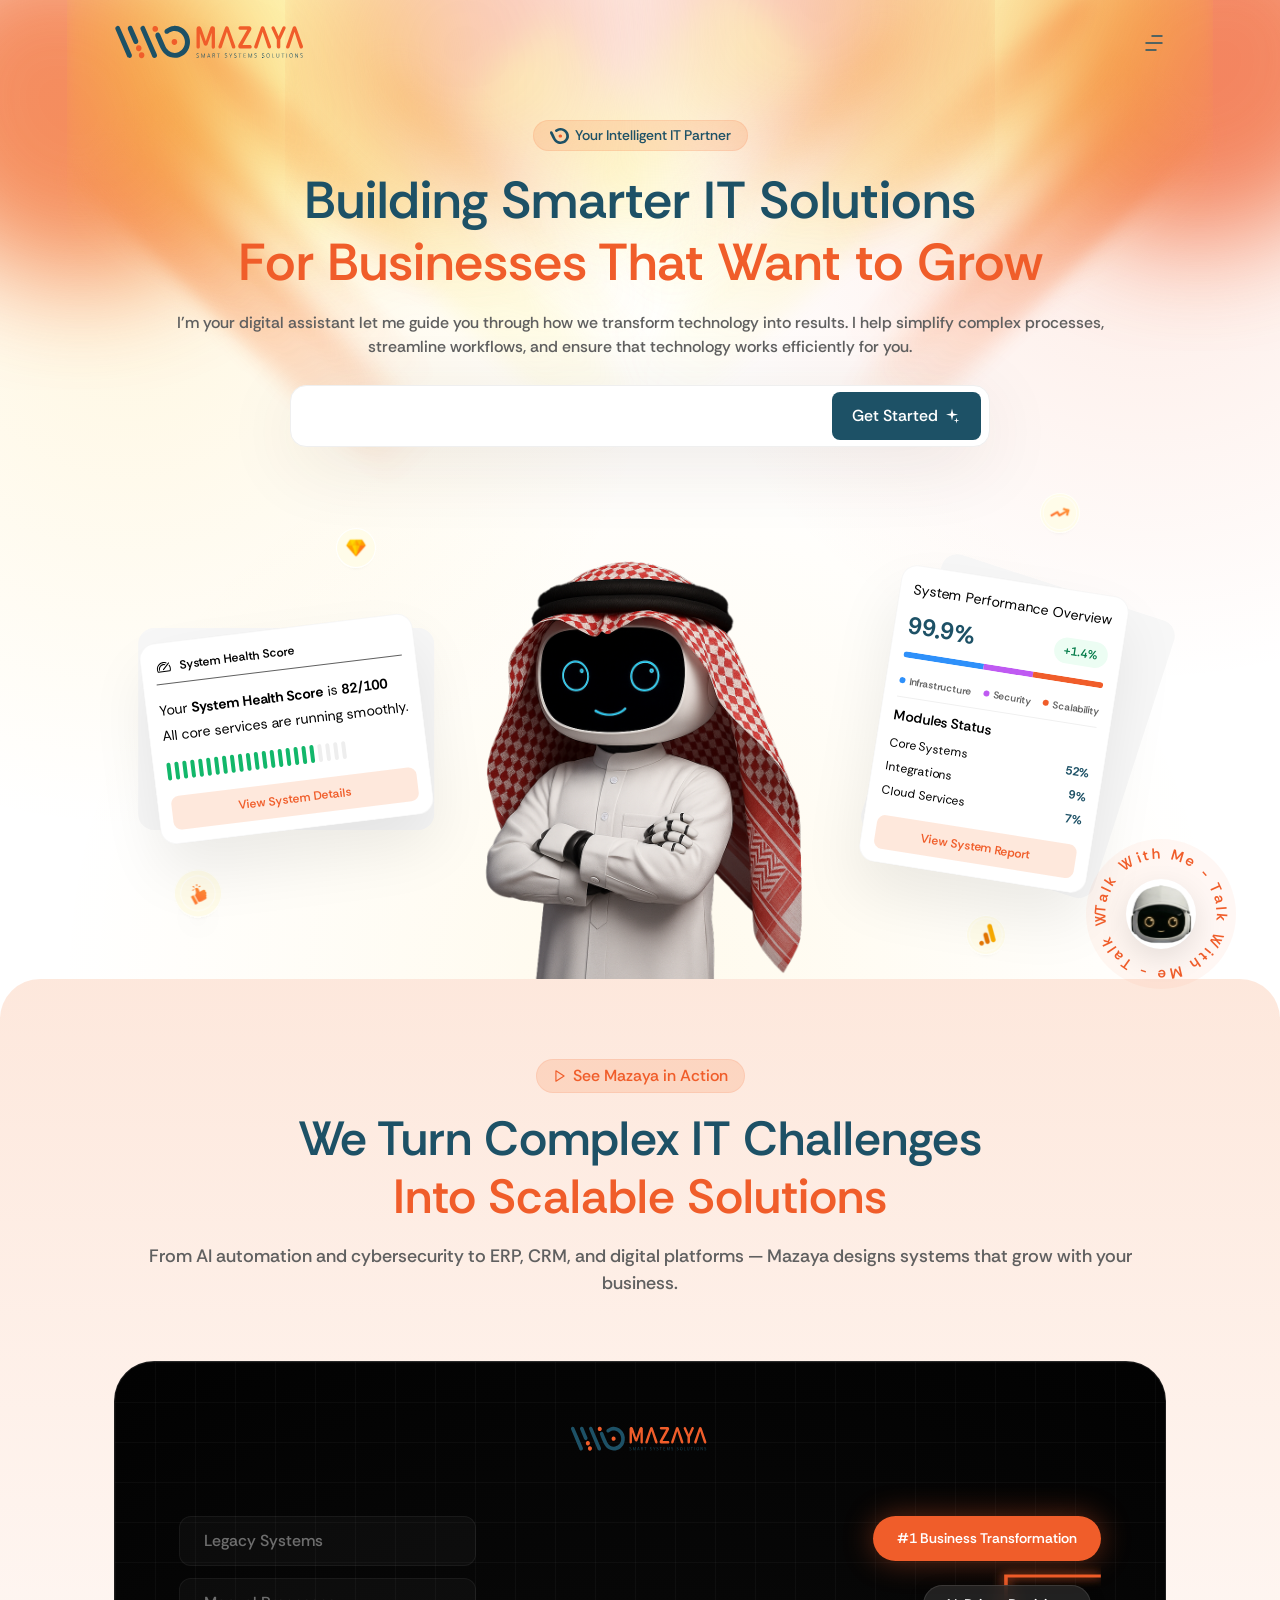
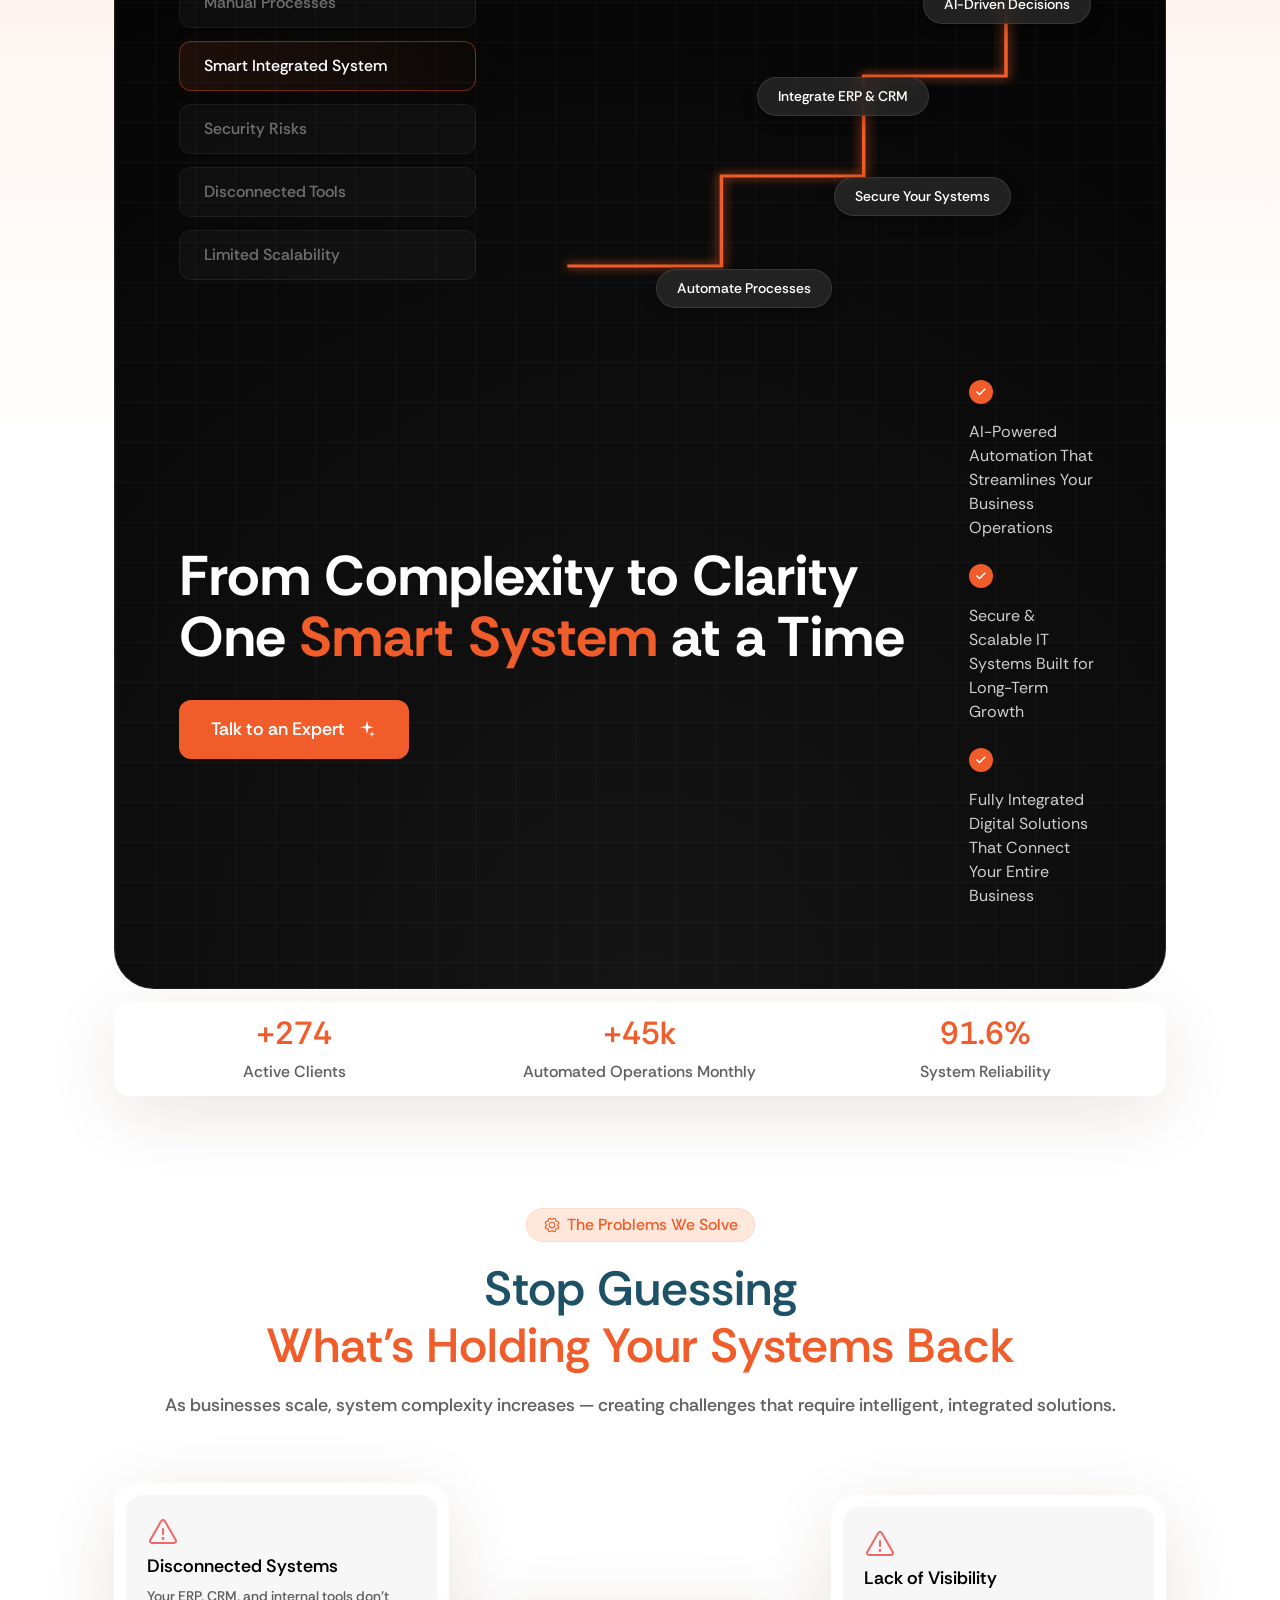
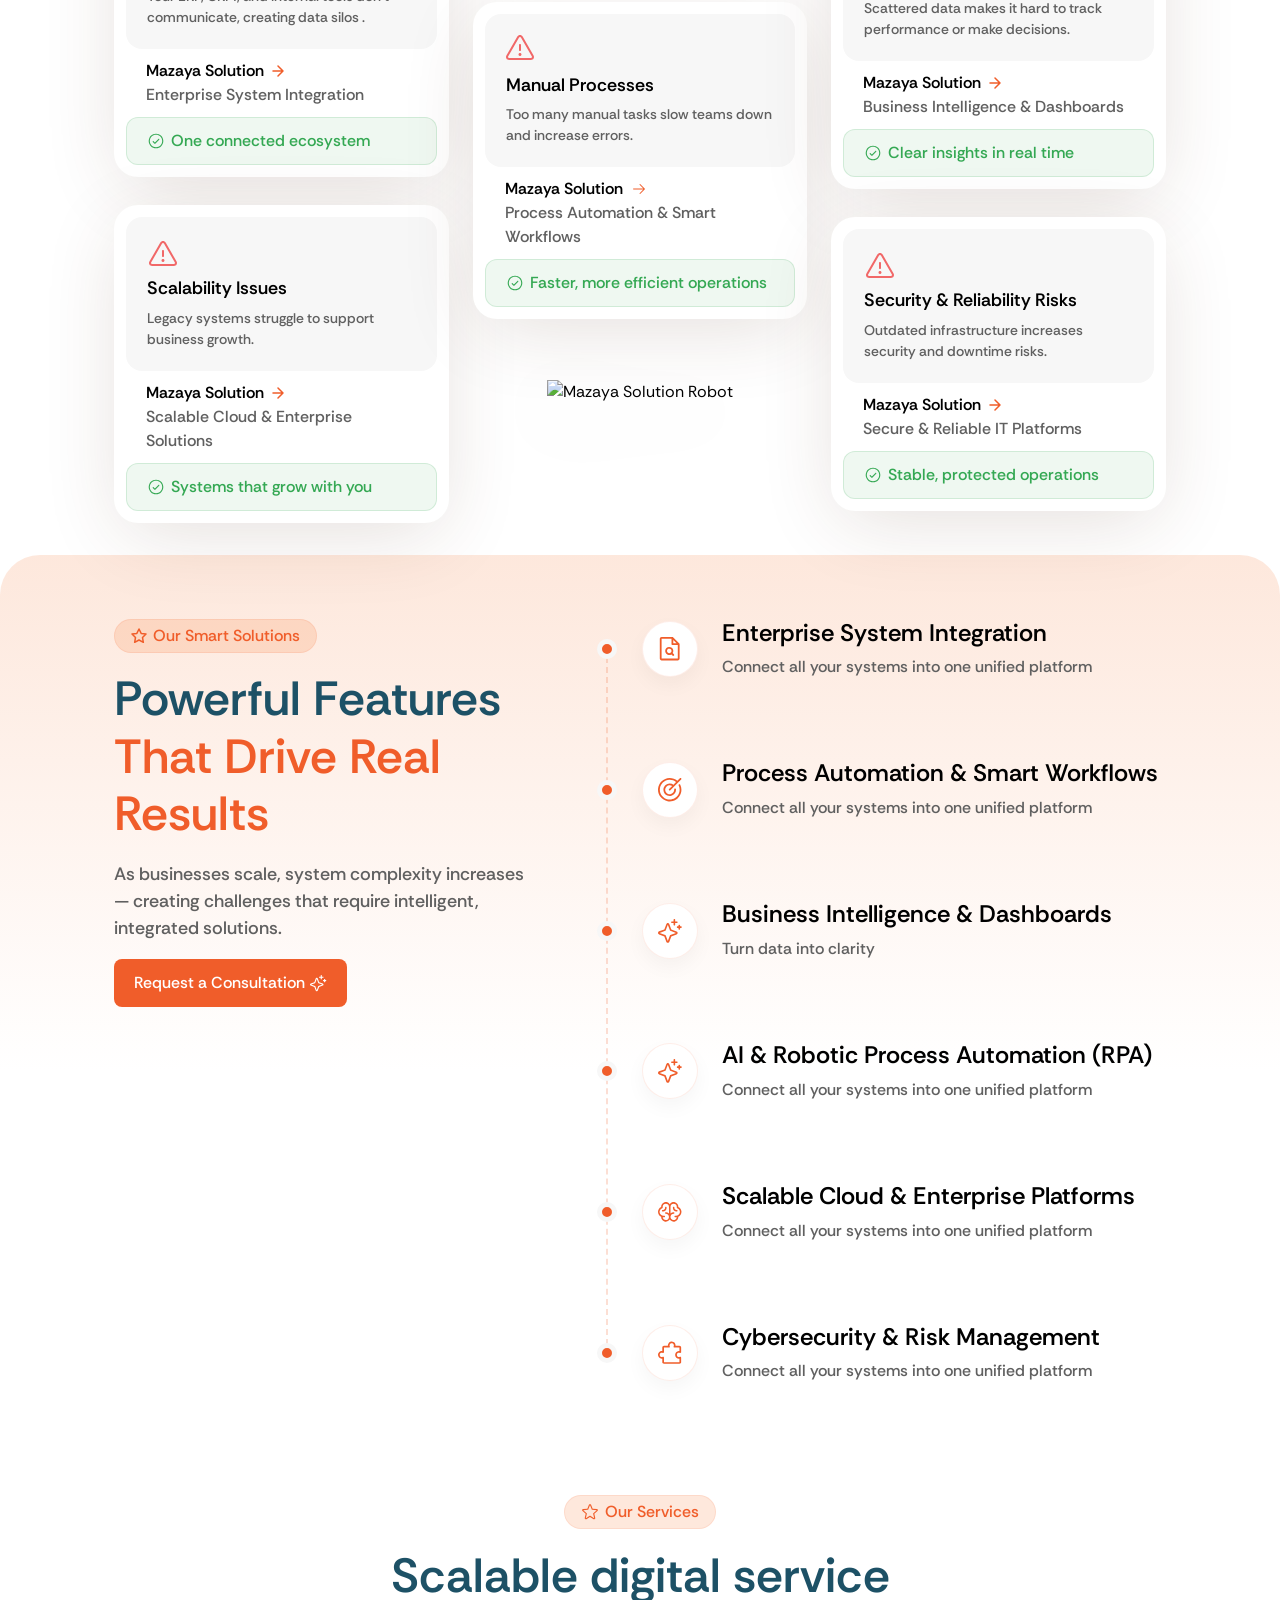
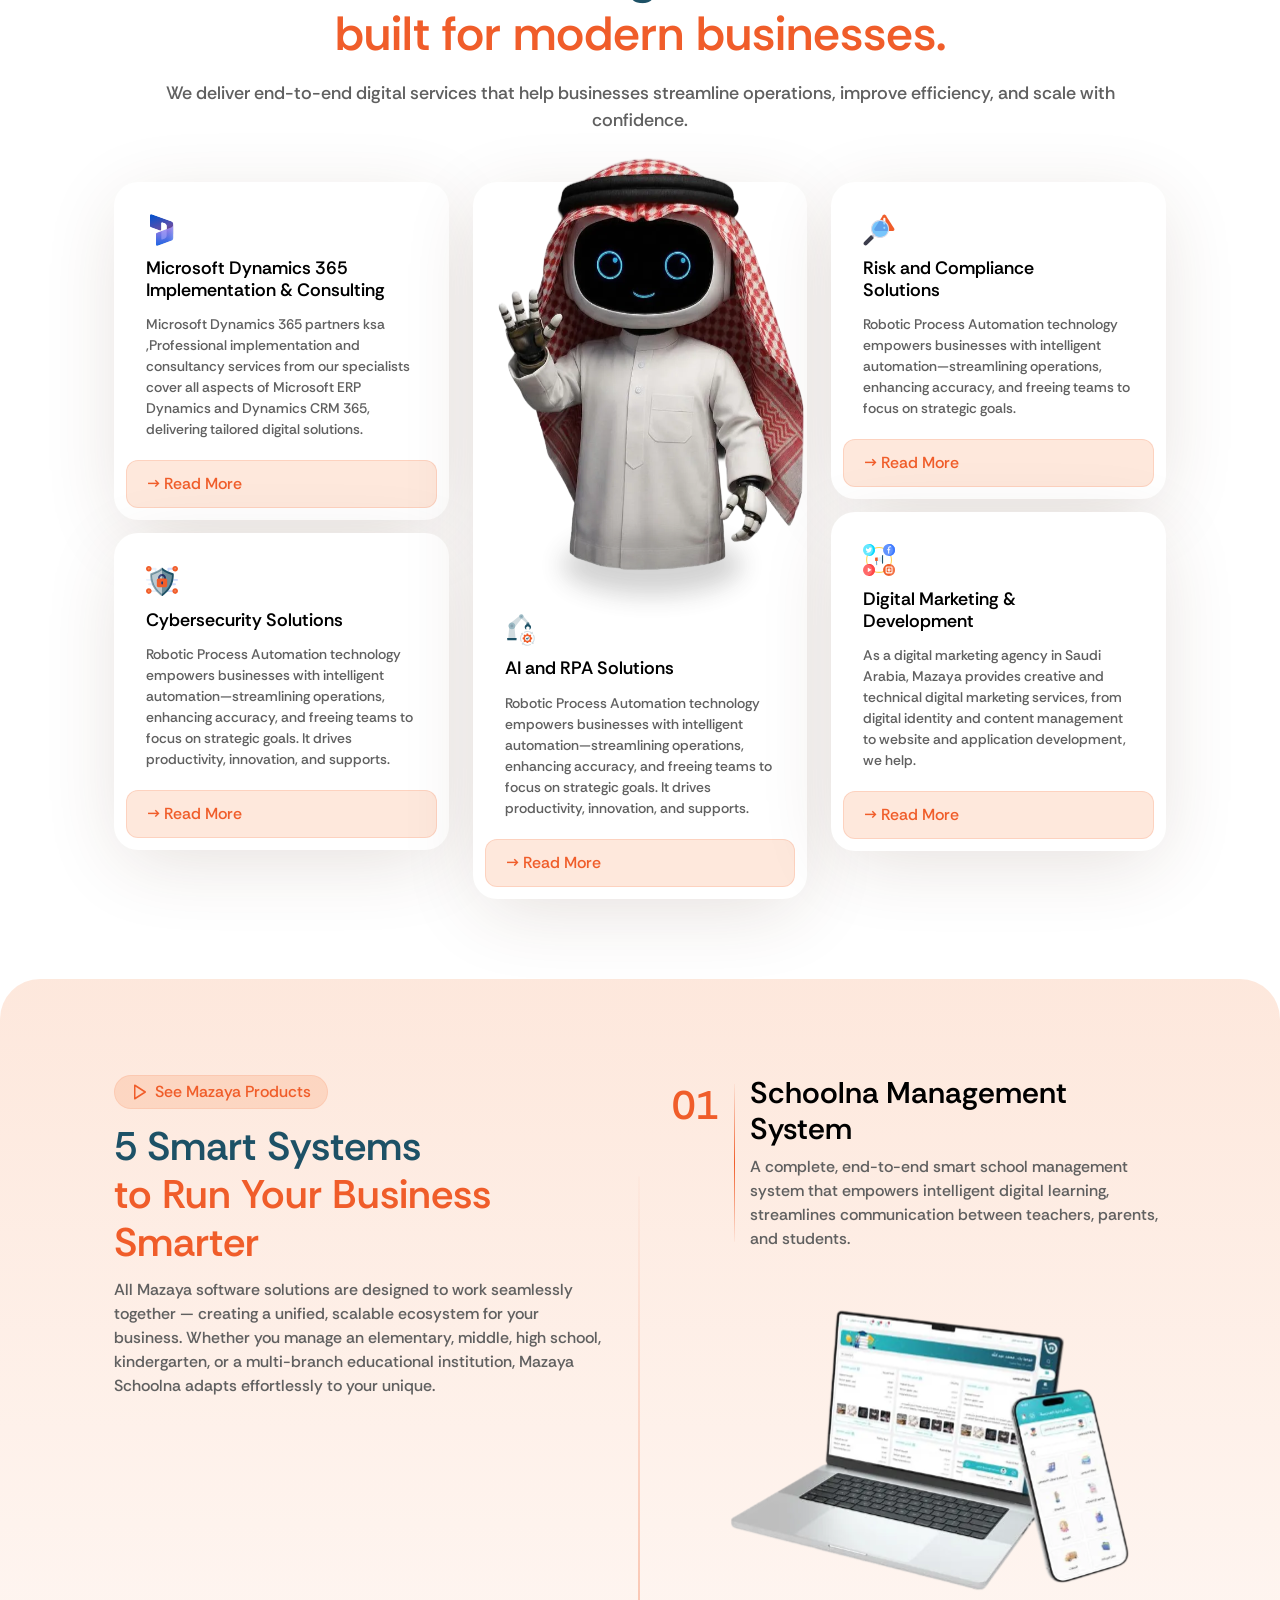
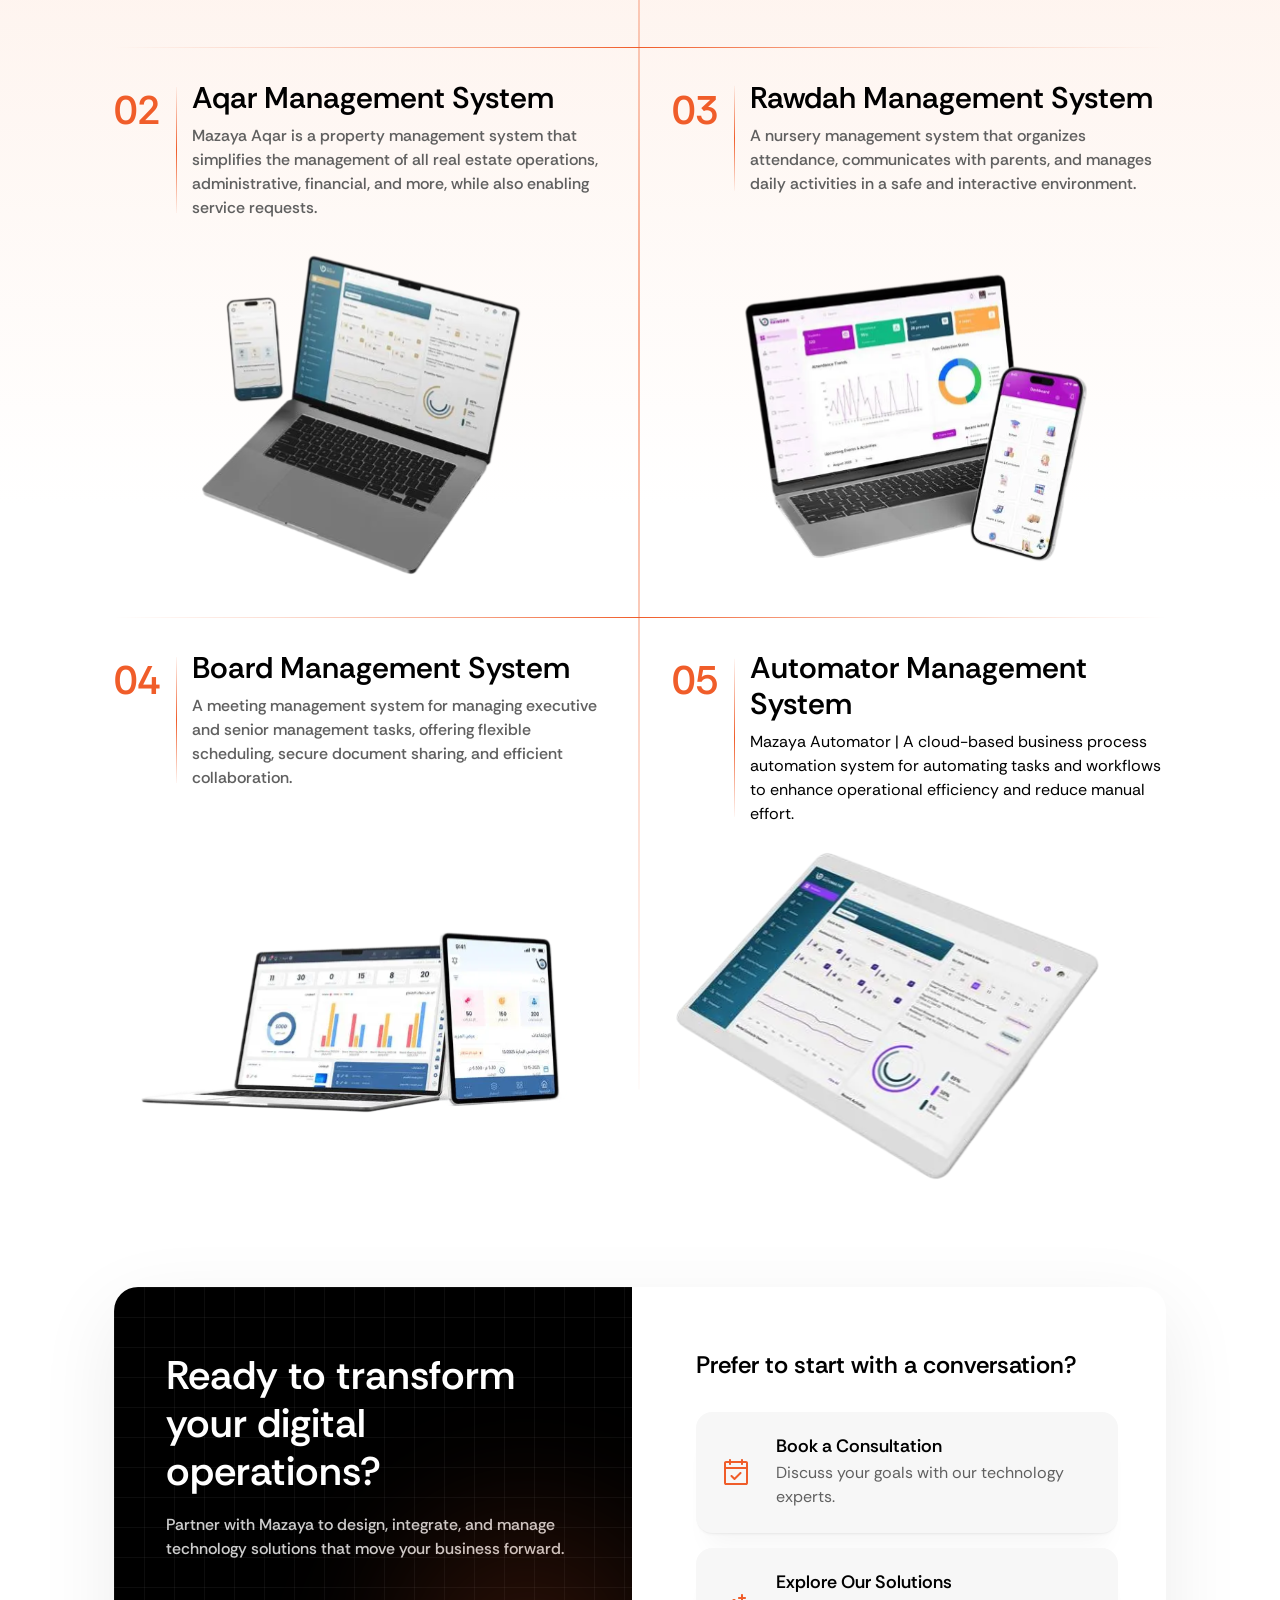
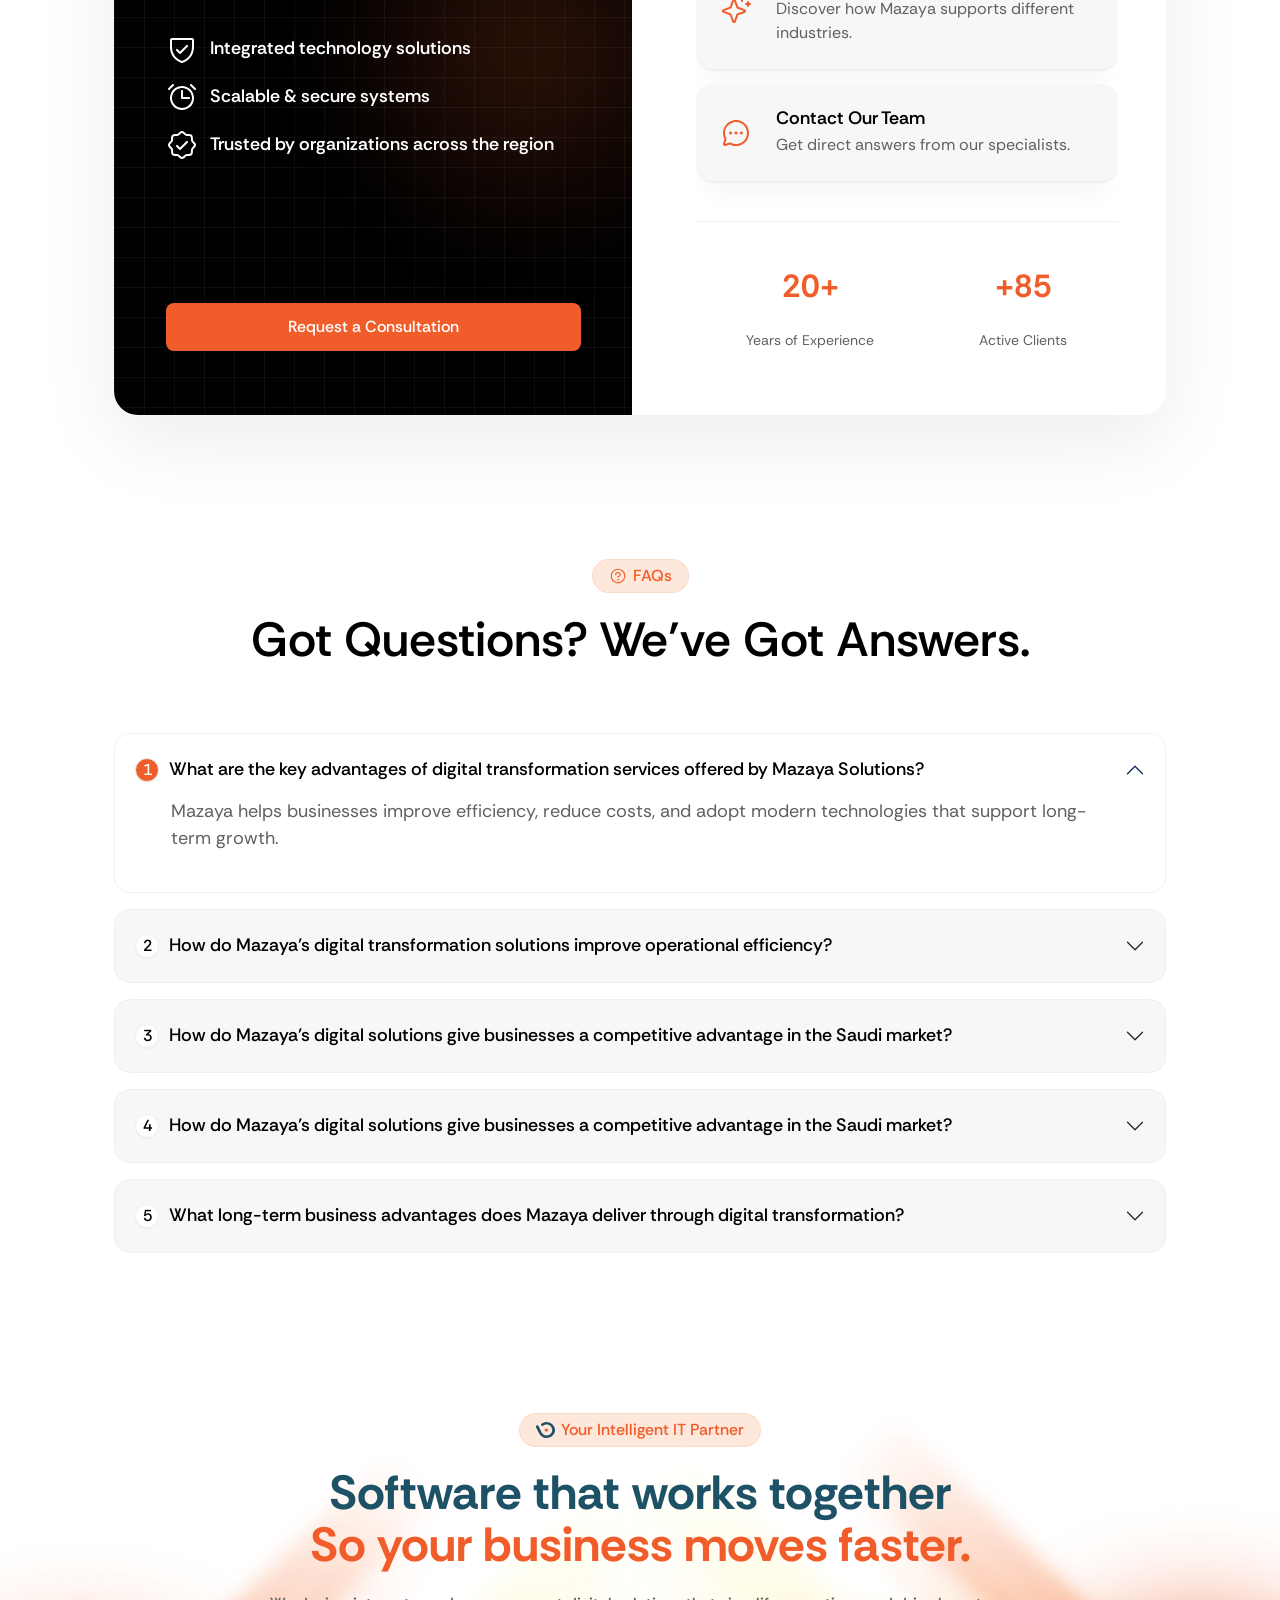
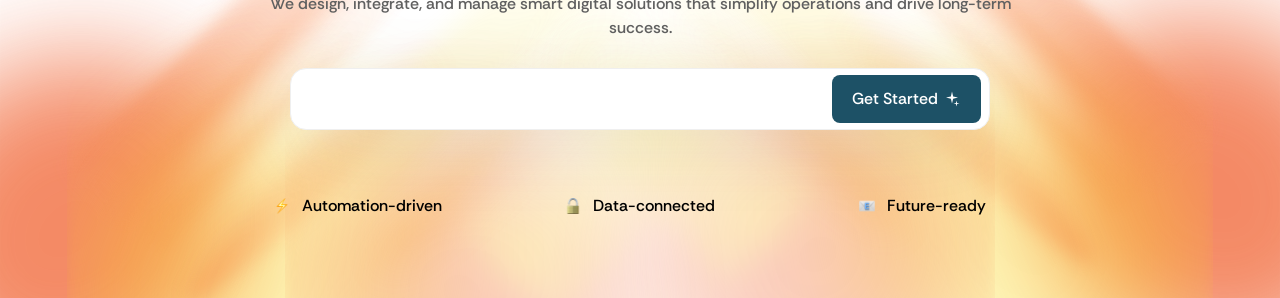
==== commit 8cefed3a: "add pages" ====
--- a/index.html
+++ b/index.html
@@ -98,59 +98,61 @@
               complex processes, streamline workflows, and ensure that technology works efficiently for you.
             </p>
 
-            <div class="input-wrapper">
-              <input type="text" />
-              <button class="custom-btn btn-secondary">
+            <form class="input-wrapper">
+              <input type="text" class="form-control" />
+              <button type="submit" class="custom-btn btn-secondary">
                 Get Started
                 <svg width="18" height="18" viewBox="0 0 24 24" fill="none" xmlns="http://www.w3.org/2000/svg">
                   <path d="M12 2L13.5 8.5L20 10L13.5 11.5L12 18L10.5 11.5L4 10L10.5 8.5L12 2Z" fill="white"/>
                   <path d="M18 14L18.75 17.25L22 18L18.75 18.75L18 22L17.25 18.75L14 18L17.25 17.25L18 14Z" fill="white"/>
                 </svg>
               </button>
-            </div>
+            </form>
           </div>
 
           <!-- Visuals -->
           <div class="hero-visuals grid-3 align-items-center">
             <!-- Floating Card Left: Health Score -->
-            <div class="card-float health-card justify-content-center">
-              <div class="card-header">
-                <div class="icon-box">
-                 <svg xmlns="http://www.w3.org/2000/svg" width="19" height="19" viewBox="0 0 19 19" fill="none">
-                    <path d="M8.56906 10.9171L13.5586 4.0496C13.5972 3.99644 13.646 3.95139 13.702 3.91704C13.758 3.8827 13.8202 3.85974 13.8852 3.84946C13.9501 3.83918 14.0164 3.84178 14.0803 3.85712C14.1443 3.87247 14.2045 3.90026 14.2577 3.93888C14.3108 3.97752 14.3559 4.02624 14.3902 4.08228C14.4246 4.13831 14.4475 4.20057 14.4578 4.26548C14.4681 4.3304 14.4655 4.3967 14.4501 4.46062C14.4348 4.52452 14.407 4.58479 14.3684 4.63795L9.37885 11.5055C9.34021 11.5586 9.29149 11.6037 9.23544 11.638C9.17942 11.6724 9.11715 11.6953 9.05225 11.7056C8.98733 11.7159 8.92103 11.7133 8.85711 11.6979C8.79321 11.6826 8.73294 11.6548 8.67978 11.6162C8.6266 11.5775 8.58157 11.5288 8.54723 11.4728C8.51289 11.4168 8.48991 11.3545 8.47964 11.2896C8.46935 11.2246 8.47196 11.1583 8.4873 11.0944C8.50264 11.0305 8.53042 10.9703 8.56906 10.9171ZM8.76376 6.68664C9.19281 6.61813 9.63017 6.62006 10.0586 6.69236C10.1238 6.70448 10.1908 6.70349 10.2557 6.68947C10.3205 6.67544 10.3819 6.64866 10.4363 6.61068C10.4907 6.57269 10.537 6.52427 10.5725 6.46823C10.608 6.41218 10.632 6.34963 10.6431 6.28422C10.6542 6.21881 10.6522 6.15185 10.6371 6.08723C10.6221 6.02262 10.5944 5.96163 10.5555 5.90784C10.5167 5.85403 10.4676 5.8085 10.411 5.77388C10.3544 5.73926 10.2915 5.71624 10.2259 5.70617C9.39655 5.56544 8.54512 5.63615 7.75034 5.91174C6.95558 6.18734 6.24314 6.65892 5.67895 7.28286C5.11477 7.9068 4.71704 8.66296 4.52259 9.48137C4.32812 10.2998 4.3432 11.154 4.56643 11.965C4.59892 12.0837 4.67399 12.1862 4.7773 12.253C4.8806 12.3198 5.00489 12.3462 5.12641 12.3271C5.14432 12.3242 5.16285 12.3213 5.18089 12.3153C5.3088 12.2803 5.41756 12.1959 5.48324 12.0806C5.54891 11.9654 5.56614 11.8288 5.53113 11.7009C5.49193 11.5574 5.46063 11.4119 5.43741 11.265C5.27258 10.2169 5.53023 9.14628 6.15384 8.28795C6.77744 7.42964 7.71607 6.85375 8.76376 6.68664ZM15.0504 6.51389C15.0116 6.46084 14.9628 6.41595 14.9067 6.38175C14.8507 6.34756 14.7883 6.32476 14.7234 6.31464C14.6585 6.30453 14.5923 6.30729 14.5284 6.32279C14.4646 6.33827 14.4044 6.3662 14.3514 6.40494C14.2983 6.44369 14.2533 6.49252 14.2192 6.54861C14.185 6.60471 14.1622 6.667 14.1521 6.7319C14.142 6.79681 14.1447 6.86309 14.1603 6.92692C14.1758 6.99077 14.2036 7.05094 14.2424 7.10399C14.7216 7.76386 15.0617 8.51424 15.2421 9.30954C15.4225 10.1049 15.4394 10.9285 15.2917 11.7306L4.10712 13.4976C3.65341 12.6525 3.40828 11.7113 3.39215 10.7524C3.37601 9.79338 3.58935 8.84443 4.01437 7.98462C4.43939 7.12481 5.06378 6.37906 5.83549 5.80952C6.6072 5.23998 7.50388 4.86315 8.45077 4.71047L8.50511 4.70186C9.42614 4.56192 10.3672 4.64057 11.2522 4.93146C11.3151 4.95416 11.3819 4.96401 11.4488 4.96038C11.5156 4.95678 11.581 4.93981 11.6412 4.91046C11.7013 4.88112 11.755 4.84001 11.7989 4.78958C11.8428 4.73914 11.8763 4.68037 11.8971 4.6168C11.918 4.55321 11.9258 4.48611 11.9203 4.41941C11.9147 4.35274 11.8958 4.28785 11.8648 4.22859C11.8337 4.16932 11.7911 4.1169 11.7394 4.07443C11.6877 4.03195 11.628 4.00028 11.5638 3.98129C10.2318 3.54535 8.79965 3.51914 7.4526 3.90601C6.10553 4.29288 4.90555 5.07505 4.00785 6.15134C3.11016 7.22762 2.55608 8.54851 2.41727 9.94313C2.27845 11.3378 2.5613 12.742 3.22922 13.9741C3.32797 14.1566 3.48086 14.3042 3.66683 14.3963C3.85283 14.4885 4.06281 14.5209 4.26791 14.4888L15.45 12.7177C15.6549 12.6855 15.8447 12.5902 15.9931 12.4452C16.1415 12.3002 16.2412 12.1127 16.2783 11.9086C16.4496 10.9729 16.429 10.0123 16.2179 9.08492C16.0068 8.1575 15.6097 7.28321 15.0504 6.51389Z" fill="black"/>
-                  </svg>
-                </div>
-                <span>System Health Score</span>
-              </div>
-              <div class="card-body">
-                <p>Your <strong>System Health Score</strong> is <strong>82/100</strong></p>
-                <p class="small">All core services are running smoothly.</p>
-                <div class="progress-bar-stack">
-                   <div class="bar-unit active"></div>
-                   <div class="bar-unit active"></div>
-                   <div class="bar-unit active"></div>
-                   <div class="bar-unit active"></div>
-                   <div class="bar-unit active"></div>
-                   <div class="bar-unit active"></div>
-                   <div class="bar-unit active"></div>
-                   <div class="bar-unit active"></div>
-                   <div class="bar-unit active"></div>
-                   <div class="bar-unit active"></div>
-                   <div class="bar-unit active"></div>
-                   <div class="bar-unit active"></div>
-                   <div class="bar-unit active"></div>
-                   <div class="bar-unit active"></div>
-                   <div class="bar-unit active"></div>
-                   <div class="bar-unit active"></div>
-                   <div class="bar-unit active"></div>
-                   <div class="bar-unit active"></div>
-                   <div class="bar-unit active"></div>
-                   <div class="bar-unit"></div>
-                   <div class="bar-unit"></div>
-                   <div class="bar-unit"></div>
-                   <div class="bar-unit"></div>
-                </div>
-                <a href="#" class="view-details-btn">View System Details</a>
+             <div class="heros_card d-flex justify-content-center">
+              <div class="card-float health-card justify-content-center">
+                <div class="card-header">
+                  <div class="icon-box">
+                  <svg xmlns="http://www.w3.org/2000/svg" width="19" height="19" viewBox="0 0 19 19" fill="none">
+                      <path d="M8.56906 10.9171L13.5586 4.0496C13.5972 3.99644 13.646 3.95139 13.702 3.91704C13.758 3.8827 13.8202 3.85974 13.8852 3.84946C13.9501 3.83918 14.0164 3.84178 14.0803 3.85712C14.1443 3.87247 14.2045 3.90026 14.2577 3.93888C14.3108 3.97752 14.3559 4.02624 14.3902 4.08228C14.4246 4.13831 14.4475 4.20057 14.4578 4.26548C14.4681 4.3304 14.4655 4.3967 14.4501 4.46062C14.4348 4.52452 14.407 4.58479 14.3684 4.63795L9.37885 11.5055C9.34021 11.5586 9.29149 11.6037 9.23544 11.638C9.17942 11.6724 9.11715 11.6953 9.05225 11.7056C8.98733 11.7159 8.92103 11.7133 8.85711 11.6979C8.79321 11.6826 8.73294 11.6548 8.67978 11.6162C8.6266 11.5775 8.58157 11.5288 8.54723 11.4728C8.51289 11.4168 8.48991 11.3545 8.47964 11.2896C8.46935 11.2246 8.47196 11.1583 8.4873 11.0944C8.50264 11.0305 8.53042 10.9703 8.56906 10.9171ZM8.76376 6.68664C9.19281 6.61813 9.63017 6.62006 10.0586 6.69236C10.1238 6.70448 10.1908 6.70349 10.2557 6.68947C10.3205 6.67544 10.3819 6.64866 10.4363 6.61068C10.4907 6.57269 10.537 6.52427 10.5725 6.46823C10.608 6.41218 10.632 6.34963 10.6431 6.28422C10.6542 6.21881 10.6522 6.15185 10.6371 6.08723C10.6221 6.02262 10.5944 5.96163 10.5555 5.90784C10.5167 5.85403 10.4676 5.8085 10.411 5.77388C10.3544 5.73926 10.2915 5.71624 10.2259 5.70617C9.39655 5.56544 8.54512 5.63615 7.75034 5.91174C6.95558 6.18734 6.24314 6.65892 5.67895 7.28286C5.11477 7.9068 4.71704 8.66296 4.52259 9.48137C4.32812 10.2998 4.3432 11.154 4.56643 11.965C4.59892 12.0837 4.67399 12.1862 4.7773 12.253C4.8806 12.3198 5.00489 12.3462 5.12641 12.3271C5.14432 12.3242 5.16285 12.3213 5.18089 12.3153C5.3088 12.2803 5.41756 12.1959 5.48324 12.0806C5.54891 11.9654 5.56614 11.8288 5.53113 11.7009C5.49193 11.5574 5.46063 11.4119 5.43741 11.265C5.27258 10.2169 5.53023 9.14628 6.15384 8.28795C6.77744 7.42964 7.71607 6.85375 8.76376 6.68664ZM15.0504 6.51389C15.0116 6.46084 14.9628 6.41595 14.9067 6.38175C14.8507 6.34756 14.7883 6.32476 14.7234 6.31464C14.6585 6.30453 14.5923 6.30729 14.5284 6.32279C14.4646 6.33827 14.4044 6.3662 14.3514 6.40494C14.2983 6.44369 14.2533 6.49252 14.2192 6.54861C14.185 6.60471 14.1622 6.667 14.1521 6.7319C14.142 6.79681 14.1447 6.86309 14.1603 6.92692C14.1758 6.99077 14.2036 7.05094 14.2424 7.10399C14.7216 7.76386 15.0617 8.51424 15.2421 9.30954C15.4225 10.1049 15.4394 10.9285 15.2917 11.7306L4.10712 13.4976C3.65341 12.6525 3.40828 11.7113 3.39215 10.7524C3.37601 9.79338 3.58935 8.84443 4.01437 7.98462C4.43939 7.12481 5.06378 6.37906 5.83549 5.80952C6.6072 5.23998 7.50388 4.86315 8.45077 4.71047L8.50511 4.70186C9.42614 4.56192 10.3672 4.64057 11.2522 4.93146C11.3151 4.95416 11.3819 4.96401 11.4488 4.96038C11.5156 4.95678 11.581 4.93981 11.6412 4.91046C11.7013 4.88112 11.755 4.84001 11.7989 4.78958C11.8428 4.73914 11.8763 4.68037 11.8971 4.6168C11.918 4.55321 11.9258 4.48611 11.9203 4.41941C11.9147 4.35274 11.8958 4.28785 11.8648 4.22859C11.8337 4.16932 11.7911 4.1169 11.7394 4.07443C11.6877 4.03195 11.628 4.00028 11.5638 3.98129C10.2318 3.54535 8.79965 3.51914 7.4526 3.90601C6.10553 4.29288 4.90555 5.07505 4.00785 6.15134C3.11016 7.22762 2.55608 8.54851 2.41727 9.94313C2.27845 11.3378 2.5613 12.742 3.22922 13.9741C3.32797 14.1566 3.48086 14.3042 3.66683 14.3963C3.85283 14.4885 4.06281 14.5209 4.26791 14.4888L15.45 12.7177C15.6549 12.6855 15.8447 12.5902 15.9931 12.4452C16.1415 12.3002 16.2412 12.1127 16.2783 11.9086C16.4496 10.9729 16.429 10.0123 16.2179 9.08492C16.0068 8.1575 15.6097 7.28321 15.0504 6.51389Z" fill="black"/>
+                    </svg>
+                  </div>
+                  <span>System Health Score</span>
+                </div>
+                <div class="card-body">
+                  <p>Your <strong>System Health Score</strong> is <strong>82/100</strong></p>
+                  <p class="small">All core services are running smoothly.</p>
+                  <div class="progress-bar-stack">
+                    <div class="bar-unit active"></div>
+                    <div class="bar-unit active"></div>
+                    <div class="bar-unit active"></div>
+                    <div class="bar-unit active"></div>
+                    <div class="bar-unit active"></div>
+                    <div class="bar-unit active"></div>
+                    <div class="bar-unit active"></div>
+                    <div class="bar-unit active"></div>
+                    <div class="bar-unit active"></div>
+                    <div class="bar-unit active"></div>
+                    <div class="bar-unit active"></div>
+                    <div class="bar-unit active"></div>
+                    <div class="bar-unit active"></div>
+                    <div class="bar-unit active"></div>
+                    <div class="bar-unit active"></div>
+                    <div class="bar-unit active"></div>
+                    <div class="bar-unit active"></div>
+                    <div class="bar-unit active"></div>
+                    <div class="bar-unit active"></div>
+                    <div class="bar-unit"></div>
+                    <div class="bar-unit"></div>
+                    <div class="bar-unit"></div>
+                    <div class="bar-unit"></div>
+                  </div>
+                  <a href="#" class="view-details-btn card_btn">View System Details</a>
+                </div>
               </div>
             </div>
 
@@ -160,60 +162,50 @@
             </div>
 
             <!-- Floating Card Right: Performance -->
-            <div class="card-float performance-card">
-               <div class="card-header-top">
-                  <p class="small">System Performance Overview</p>
-                  <div class="score-line">
-                    <span class="score-val">99.9%</span>
-                    <span class="badge-trend">+1.4%</span>
-                  </div>
-               </div>
-               <div class="stat-bars">
-                  <div class="stat-segment blue" style="width: 40%;"></div>
-                  <div class="stat-segment purple" style="width: 25%;"></div>
-                  <div class="stat-segment orange" style="width: 35%;"></div>
-               </div>
-               <div class="legend">
-                  <span class="legend-item blue">Infrastructure</span>
-                  <span class="legend-item purple">Security</span>
-                  <span class="legend-item orange">Scalability</span>
-               </div>
-               <div class="module-status">
-                  <p class="small section-label">Modules Status</p>
-                  <div class="status-row"><span>Core Systems</span><span>52%</span></div>
-                  <div class="status-row"><span>Integrations</span><span>9%</span></div>
-                  <div class="status-row"><span>Cloud Services</span><span>7%</span></div>
-               </div>
-               <a href="#" class="view-report-btn">View System Report</a>
-            </div>
+             <div class="heros_card d-flex justify-content-center">
+                <div class="card-float performance-card">
+                  <div class="card-header-top">
+                      <p class="small">System Performance Overview</p>
+                      <div class="score-line">
+                        <span class="score-val">99.9%</span>
+                        <span class="badge-trend">+1.4%</span>
+                      </div>
+                  </div>
+                  <div class="stat-bars">
+                      <div class="stat-segment blue" style="width: 40%;"></div>
+                      <div class="stat-segment purple" style="width: 25%;"></div>
+                      <div class="stat-segment orange" style="width: 35%;"></div>
+                  </div>
+                  <div class="legend">
+                      <span class="legend-item blue">Infrastructure</span>
+                      <span class="legend-item purple">Security</span>
+                      <span class="legend-item orange">Scalability</span>
+                  </div>
+                  <div class="module-status">
+                      <p class="small section-label">Modules Status</p>
+                      <div class="status-row"><span>Core Systems</span><span>52%</span></div>
+                      <div class="status-row"><span>Integrations</span><span>9%</span></div>
+                      <div class="status-row"><span>Cloud Services</span><span>7%</span></div>
+                  </div>
+                  <a href="#" class="view-report-btn card_btn">View System Report</a>
+                </div>
+             </div>
 
             <!-- Floating Small Icons -->
             <div class="float-icon icon-gem">
-              <svg width="20" height="20" viewBox="0 0 24 24" fill="none" xmlns="http://www.w3.org/2000/svg">
-                <path d="M6 3L3 8L12 22L21 8L18 3H6Z" fill="#FDBF10"/>
-              </svg>
+             <img src="assets/images/icons/icon-diamon.svg" alt="diamond icon">
             </div>
 
             <div class="float-icon icon-trend">
-              <svg width="20" height="20" viewBox="0 0 24 24" fill="none" xmlns="http://www.w3.org/2000/svg">
-                <path d="M23 6L13.5 15.5L8.5 10.5L1 18" stroke="#FDBF10" stroke-width="2" stroke-linecap="round" stroke-linejoin="round"/>
-                <path d="M17 6H23V12" stroke="#FDBF10" stroke-width="2" stroke-linecap="round" stroke-linejoin="round"/>
-              </svg>
+              <img src="assets/images/icons/line.svg" alt="up_stairs icon">
             </div>
 
             <div class="float-icon icon-thumb">
-              <svg width="20" height="20" viewBox="0 0 24 24" fill="none" xmlns="http://www.w3.org/2000/svg">
-                <path d="M14 9V5C14 4.20435 13.6839 3.44129 13.1213 2.87868C12.5587 2.31607 11.7957 2 11 2L7 11V22H18.28C18.76 22 19.22 21.81 19.56 21.47C19.9 21.13 20.09 20.67 20.09 20.19L21.09 13.19C21.12 12.92 21.09 12.64 21.01 12.38C20.93 12.12 20.8 11.88 20.62 11.69C20.44 11.5 20.22 11.35 19.97 11.26C19.72 11.17 19.46 11.12 19.19 11.12H14" fill="#F05D2A"/>
-                <path d="M7 11H2V22H7V11Z" fill="#F05D2A"/>
-              </svg>
+             <img src="assets/images/icons/like.svg" alt="like icon">
             </div>
 
             <div class="float-icon icon-stats">
-              <svg width="20" height="20" viewBox="0 0 24 24" fill="none" xmlns="http://www.w3.org/2000/svg">
-                <path d="M18 20V10" stroke="#FDBF10" stroke-width="3" stroke-linecap="round" stroke-linejoin="round"/>
-                <path d="M12 20V4" stroke="#FDBF10" stroke-width="3" stroke-linecap="round" stroke-linejoin="round"/>
-                <path d="M6 20V14" stroke="#FDBF10" stroke-width="3" stroke-linecap="round" stroke-linejoin="round"/>
-              </svg>
+             <img src="assets/images/icons/barr.svg" alt="bar icon">
             </div>
 
             <!-- Talk Badge Circular -->
@@ -221,14 +213,14 @@
                 <div class="badge-inner">
                   <svg class="circular-text" viewBox="0 0 100 100">
                     <path id="circlePath" d="M 50, 50 m -37, 0 a 37,37 0 1,1 74,0 a 37,37 0 1,1 -74,0" fill="transparent"/>
-                    <text font-size="8" font-weight="600" fill="#F05D2A">
+                    <text font-size="10" font-weight="600" fill="#F05D2A" letter-spacing="2">
                       <textPath xlink:href="#circlePath" spacing="auto">
                         Talk With Me - Talk With Me - Talk With Me -
                       </textPath>
                     </text>
                   </svg>
                   <div class="center-icon">
-                    <img src="assets/images/icons/mazaya_icon.svg" alt="Robot Head" />
+                    <img src="assets/images/talk_badge.svg" alt="Robot Head" />
                   </div>
                 </div>
             </div>
@@ -1062,15 +1054,17 @@
          We design, integrate, and manage smart digital solutions that simplify operations and drive long-term success.
         </p>
 
-        <div class="footer-input-wrapper">
-          <input type="text" />
-          <button class="btn-start custom-btn btn-secondary">
-            Get Started
-            <svg xmlns="http://www.w3.org/2000/svg" width="17" height="17" viewBox="0 0 17 17" fill="none">
-              <path d="M12.7702 8.51203L9.14348 7.17187L7.80755 3.54234C7.72843 3.32742 7.5853 3.14193 7.39745 3.01091C7.20961 2.87989 6.9861 2.80964 6.75708 2.80964C6.52805 2.80964 6.30454 2.87989 6.1167 3.01091C5.92886 3.14193 5.78572 3.32742 5.70661 3.54234L4.36223 7.17187L0.732702 8.50781C0.517777 8.58692 0.332291 8.73006 0.20127 8.9179C0.0702496 9.10575 0 9.32926 0 9.55828C0 9.7873 0.0702496 10.0108 0.20127 10.1987C0.332291 10.3865 0.517777 10.5296 0.732702 10.6087L4.36223 11.9531L5.69817 15.5827C5.77728 15.7976 5.92042 15.9831 6.10826 16.1141C6.2961 16.2451 6.51962 16.3154 6.74864 16.3154C6.97766 16.3154 7.20117 16.2451 7.38902 16.1141C7.57686 15.9831 7.71999 15.7976 7.79911 15.5827L9.14348 11.9531L12.773 10.6172C12.9879 10.5381 13.1734 10.3949 13.3044 10.2071C13.4355 10.0193 13.5057 9.79574 13.5057 9.56672C13.5057 9.33769 13.4355 9.11418 13.3044 8.92634C13.1734 8.7385 12.9879 8.59536 12.773 8.51625L12.7702 8.51203ZM8.51067 10.9842C8.43432 11.0124 8.36498 11.0567 8.30744 11.1143C8.2499 11.1718 8.20553 11.2411 8.17739 11.3175L6.75286 15.177L5.33114 11.3203C5.30304 11.2432 5.2584 11.1731 5.20034 11.115C5.14227 11.057 5.0722 11.0123 4.99505 10.9842L1.13841 9.5625L4.99505 8.14078C5.0722 8.11269 5.14227 8.06804 5.20034 8.00998C5.2584 7.95191 5.30304 7.88184 5.33114 7.80469L6.75286 3.94805L8.17458 7.80469C8.20272 7.88104 8.24709 7.95038 8.30463 8.00792C8.36217 8.06546 8.43151 8.10983 8.50786 8.13797L12.3673 9.5625L8.51067 10.9842ZM9.00286 2.25C9.00286 2.10082 9.06212 1.95774 9.16761 1.85225C9.2731 1.74676 9.41617 1.6875 9.56536 1.6875H10.6904V0.5625C10.6904 0.413316 10.7496 0.270242 10.8551 0.164752C10.9606 0.0592632 11.1037 0 11.2529 0C11.402 0 11.5451 0.0592632 11.6506 0.164752C11.7561 0.270242 11.8154 0.413316 11.8154 0.5625V1.6875H12.9404C13.0895 1.6875 13.2326 1.74676 13.3381 1.85225C13.4436 1.95774 13.5029 2.10082 13.5029 2.25C13.5029 2.39918 13.4436 2.54226 13.3381 2.64775C13.2326 2.75324 13.0895 2.8125 12.9404 2.8125H11.8154V3.9375C11.8154 4.08668 11.7561 4.22976 11.6506 4.33525C11.5451 4.44074 11.402 4.5 11.2529 4.5C11.1037 4.5 10.9606 4.44074 10.8551 4.33525C10.7496 4.22976 10.6904 4.08668 10.6904 3.9375V2.8125H9.56536C9.41617 2.8125 9.2731 2.75324 9.16761 2.64775C9.06212 2.54226 9.00286 2.39918 9.00286 2.25ZM16.3154 5.625C16.3154 5.77418 16.2561 5.91726 16.1506 6.02275C16.0451 6.12824 15.902 6.1875 15.7529 6.1875H15.1904V6.75C15.1904 6.89918 15.1311 7.04226 15.0256 7.14775C14.9201 7.25324 14.777 7.3125 14.6279 7.3125C14.4787 7.3125 14.3356 7.25324 14.2301 7.14775C14.1246 7.04226 14.0654 6.89918 14.0654 6.75V6.1875H13.5029C13.3537 6.1875 13.2106 6.12824 13.1051 6.02275C12.9996 5.91726 12.9404 5.77418 12.9404 5.625C12.9404 5.47582 12.9996 5.33274 13.1051 5.22725C13.2106 5.12176 13.3537 5.0625 13.5029 5.0625H14.0654V4.5C14.0654 4.35082 14.1246 4.20774 14.2301 4.10225C14.3356 3.99676 14.4787 3.9375 14.6279 3.9375C14.777 3.9375 14.9201 3.99676 15.0256 4.10225C15.1311 4.20774 15.1904 4.35082 15.1904 4.5V5.0625H15.7529C15.902 5.0625 16.0451 5.12176 16.1506 5.22725C16.2561 5.33274 16.3154 5.47582 16.3154 5.625Z" fill="white"/>
-            </svg>
-          </button>
-        </div>
+        <form class="input-wrapper">
+              <input type="text" class="form-control">
+              <button type="submit" class="custom-btn btn-secondary">
+                Get Started
+                <svg width="18" height="18" viewBox="0 0 24 24" fill="none" xmlns="http://www.w3.org/2000/svg">
+                  <path d="M12 2L13.5 8.5L20 10L13.5 11.5L12 18L10.5 11.5L4 10L10.5 8.5L12 2Z" fill="white"></path>
+                  <path d="M18 14L18.75 17.25L22 18L18.75 18.75L18 22L17.25 18.75L14 18L17.25 17.25L18 14Z" fill="white"></path>
+                </svg>
+              </button>
+        </form>
+            
       </div>
       <div class="footer-catergory grid-3 w-75">
           <div> <img src="assets/images/icons/Automation-driven.svg" alt="icon-img"> <span>Automation-driven</span></div>
--- a/scss/main.css
+++ b/scss/main.css
@@ -21,8 +21,48 @@
   transform: translateX(-2px);
 }
 
+/* Rethink Sans Font */
+@font-face {
+  font-family: "Rethink_Sans";
+  src: url("../../assets/fonts/Rethink_Sans/RethinkSans-Regular.ttf") format("truetype");
+  font-weight: 400;
+  font-style: normal;
+  font-display: swap;
+}
+@font-face {
+  font-family: "Rethink_Sans";
+  src: url("../../assets/fonts/Rethink_Sans/RethinkSans-Medium.ttf") format("truetype");
+  font-weight: 500;
+  font-style: normal;
+  font-display: swap;
+}
+@font-face {
+  font-family: "Rethink_Sans";
+  src: url("../../assets/fonts/Rethink_Sans/RethinkSans-SemiBold.ttf") format("truetype");
+  font-weight: 600;
+  font-style: normal;
+  font-display: swap;
+}
+@font-face {
+  font-family: "Rethink_Sans";
+  src: url("../../assets/fonts/Rethink_Sans/RethinkSans-Bold.ttf") format("truetype");
+  font-weight: 700;
+  font-style: normal;
+  font-display: swap;
+}
+@font-face {
+  font-family: "Rethink_Sans";
+  src: url("../../assets/fonts/Rethink_Sans/RethinkSans-ExtraBold.ttf") format("truetype");
+  font-weight: 800;
+  font-style: normal;
+  font-display: swap;
+}
+*, *::before, *::after {
+  font-family: inherit;
+}
+
 body {
-  font-family: "Rethink Sans", sans-serif;
+  font-family: "Rethink_Sans";
   position: relative;
   color: #000;
   margin: 0;
@@ -34,12 +74,6 @@
   margin: 0;
 }
 
-.custom-ul {
-  padding: 0px;
-  margin: 0px;
-  list-style: none;
-}
-
 .site-wrapper {
   min-height: 100vh;
 }
@@ -54,42 +88,29 @@
   padding-block: 2rem;
 }
 
-/* Inter Font */
-@font-face {
-  font-family: "Rethink_Sans";
-  src: url("~/assets/fonts/Rethink_Sans/RethinkSans-Regular.ttf") format("ttf");
-  font-weight: 200;
-  font-style: normal;
-  font-display: swap;
-}
-@font-face {
-  font-family: "Rethink_Sans";
-  src: url("~/assets/fonts/Rethink_Sans/RethinkSans-Medium.ttf") format("ttf");
-  font-weight: 300;
-  font-style: normal;
-  font-display: swap;
-}
-@font-face {
-  font-family: "Rethink_Sans";
-  src: url("~/assets/fonts/Rethink_Sans/RethinkSans-SemiBold.ttf") format("ttf");
-  font-weight: 400;
-  font-style: normal;
-  font-display: swap;
-}
-@font-face {
-  font-family: "Rethink_Sans";
-  src: url("~/assets/fonts/Rethink_Sans/RethinkSans-Bold.ttf") format("ttf");
-  font-weight: 500;
-  font-style: normal;
-  font-display: swap;
-}
-@font-face {
-  font-family: "Rethink_Sans";
-  src: url("~/assets/fonts/Rethink_Sans/RethinkSans-ExtraBold.ttf") format("ttf");
-  font-weight: 800;
-  font-style: normal;
-  font-display: swap;
-}
+.form-control:focus {
+  box-shadow: none;
+  border: 0px;
+}
+
+*::-webkit-scrollbar {
+  width: 6px;
+}
+
+*::-webkit-scrollbar-track {
+  background: #ccc;
+  border-radius: 10px;
+}
+
+*::-webkit-scrollbar-thumb {
+  background: #F05D2A;
+  border-radius: 10px;
+}
+
+*::-webkit-scrollbar-thumb:hover {
+  background: #ccc;
+}
+
 .navbar {
   padding: 20px clamp(1rem, 8vw, 8rem);
   top: 0;
@@ -389,7 +410,7 @@
   flex-direction: row;
   gap: 0.5rem;
   flex-wrap: wrap;
-  padding-top: 120px;
+  padding-block: 120px 0px;
 }
 .hero .main-text .badge-pill {
   color: #1D5166;
@@ -410,13 +431,11 @@
   z-index: -1;
 }
 .hero .hero-visuals {
-  border: 2px solid red;
-  position: relative;
-  width: 100%;
-  min-height: 600px;
+  position: relative;
+  width: 100%;
+  min-height: 500px;
 }
 .hero .hero-visuals .robot-img {
-  border: 2px solid green;
   position: relative;
   z-index: 5;
   height: 100%;
@@ -426,6 +445,31 @@
   flex-direction: row;
   gap: 5px;
   flex-wrap: wrap;
+}
+.hero .hero-visuals .robot-img img {
+  width: 120%;
+}
+.hero .hero-visuals .heros_card {
+  position: relative;
+}
+.hero .hero-visuals .heros_card::after {
+  content: " ";
+  background-color: #F7F7F7;
+  position: absolute;
+  top: 50%;
+  left: 50%;
+  transform: translate(-50%, -50%);
+  width: 86%;
+  height: 100%;
+  z-index: -1;
+  border-radius: 16px;
+}
+.hero .hero-visuals .heros_card:has(.performance-card)::after {
+  top: 49%;
+  left: 57%;
+  transform: translate(-50%, -50%) rotate(18deg);
+  width: 71%;
+  height: 97%;
 }
 .hero .hero-visuals .card-float {
   background: #fff;
@@ -435,59 +479,12 @@
   border: 1px solid rgba(0, 0, 0, 0.03);
   z-index: 6;
   text-align: left;
+  animation: floatLeft 6s ease-in-out infinite;
   transition: all 0.4s cubic-bezier(0.165, 0.84, 0.44, 1);
 }
-.hero .hero-visuals .card-float.health-card {
-  min-width: -moz-fit-content;
-  min-width: fit-content;
-  width: 85%;
-  transform: rotate(-7deg);
-}
-.hero .hero-visuals .card-float.health-card .card-header {
-  display: flex;
-  justify-content: flex-start;
-  align-items: center;
-  flex-direction: row;
-  gap: 6px;
-  flex-wrap: wrap;
-  margin-bottom: 1rem;
-  padding-bottom: 0.4rem;
-  border-bottom: 1px solid #606060;
-  font-size: 14px;
-}
-.hero .hero-visuals .card-float.health-card .card-header .icon-box {
-  transform: rotate(8deg);
-}
-.hero .hero-visuals .card-float.health-card .card-header span {
-  font-weight: 600;
-  font-size: 12px;
-}
-.hero .hero-visuals .card-float.health-card .card-body p {
-  font-size: 14px;
-  margin-bottom: 4px;
-}
-.hero .hero-visuals .card-float.health-card .card-body .progress-bar-stack {
-  display: flex;
-  justify-content: flex-start;
-  align-items: center;
-  flex-direction: row;
-  gap: 4px;
-  flex-wrap: wrap;
-  margin: 1rem 0;
-}
-.hero .hero-visuals .card-float.health-card .card-body .progress-bar-stack .bar-unit {
-  flex: 1;
-  height: 18px;
-  background: #eee;
-  border-radius: 2px;
-  max-width: 4px;
-}
-.hero .hero-visuals .card-float.health-card .card-body .progress-bar-stack .bar-unit.active {
-  background: #12B76A;
-}
-.hero .hero-visuals .card-float.health-card .card-body .view-details-btn {
-  display: flex;
-  justify-content: flex-start;
+.hero .hero-visuals .card-float .card_btn {
+  display: flex;
+  justify-content: center;
   align-items: center;
   flex-direction: row;
   gap: 5px;
@@ -499,16 +496,65 @@
   padding: 8px;
   border-radius: 8px;
   text-decoration: none;
+  white-space: nowrap;
   width: 100%;
   margin-top: 1rem;
   text-align: center;
 }
+.hero .hero-visuals .card-float.health-card {
+  min-width: -moz-fit-content;
+  min-width: fit-content;
+  width: 80%;
+  transform: rotate(-7deg);
+}
+.hero .hero-visuals .card-float.health-card .card-header {
+  display: flex;
+  justify-content: flex-start;
+  align-items: center;
+  flex-direction: row;
+  gap: 6px;
+  flex-wrap: wrap;
+  margin-bottom: 1rem;
+  padding-bottom: 0.4rem;
+  border-bottom: 1px solid #606060;
+  font-size: 14px;
+}
+.hero .hero-visuals .card-float.health-card .card-header .icon-box {
+  transform: rotate(8deg);
+}
+.hero .hero-visuals .card-float.health-card .card-header span {
+  font-weight: 600;
+  font-size: 12px;
+}
+.hero .hero-visuals .card-float.health-card .card-body p {
+  font-size: 14px;
+  margin-bottom: 4px;
+}
+.hero .hero-visuals .card-float.health-card .card-body .progress-bar-stack {
+  display: flex;
+  justify-content: flex-start;
+  align-items: center;
+  flex-direction: row;
+  gap: 4px;
+  flex-wrap: wrap;
+  margin: 1rem 0;
+}
+.hero .hero-visuals .card-float.health-card .card-body .progress-bar-stack .bar-unit {
+  flex: 1;
+  height: 18px;
+  background: #eee;
+  border-radius: 2px;
+  max-width: 4px;
+}
+.hero .hero-visuals .card-float.health-card .card-body .progress-bar-stack .bar-unit.active {
+  background: #12B76A;
+}
 .hero .hero-visuals .card-float.performance-card {
-  transform: rotate(2deg);
-  animation: floatRight 6s ease-in-out infinite 1s;
+  transform: rotate(9deg);
+  min-width: 65%;
 }
 .hero .hero-visuals .card-float.performance-card .card-header-top {
-  margin-bottom: 1.5rem;
+  margin-bottom: 0.5rem;
 }
 .hero .hero-visuals .card-float.performance-card .card-header-top .score-line {
   display: flex;
@@ -558,7 +604,7 @@
   flex-direction: row;
   gap: 12px;
   flex-wrap: wrap;
-  margin-bottom: 1.5rem;
+  margin-bottom: 0.5rem;
 }
 .hero .hero-visuals .card-float.performance-card .legend .legend-item {
   font-size: 10px;
@@ -588,7 +634,7 @@
 }
 .hero .hero-visuals .card-float.performance-card .module-status {
   border-top: 1px solid #f0f0f0;
-  padding-top: 1rem;
+  padding-top: 0.5rem;
 }
 .hero .hero-visuals .card-float.performance-card .module-status .section-label {
   font-weight: 600;
@@ -608,63 +654,32 @@
   font-weight: 700;
   color: #1D5166;
 }
-.hero .hero-visuals .card-float.performance-card .view-report-btn {
-  display: flex;
-  justify-content: flex-start;
-  align-items: center;
-  flex-direction: row;
-  gap: 5px;
-  flex-wrap: wrap;
-  background: #FFF4F0;
-  color: #F05D2A;
-  font-size: 12px;
-  font-weight: 600;
-  padding: 8px;
-  border-radius: 8px;
-  text-decoration: none;
-  width: 100%;
-  margin-top: 1rem;
-}
 .hero .hero-visuals .float-icon {
   position: absolute;
-  width: 40px;
-  height: 40px;
-  background: #fff;
-  border-radius: 10px;
-  box-shadow: 0 10px 30px rgba(0, 0, 0, 0.06);
-  display: flex;
-  justify-content: center;
-  align-items: center;
-  flex-direction: row;
-  gap: 5px;
-  flex-wrap: wrap;
-  z-index: 4;
-  animation: floatUpDown 4s ease-in-out infinite;
+  animation: floatUpDown 2s ease-in-out infinite;
+  animation-delay: 0.5s;
+  transform: translate(-50%, -50%);
 }
 .hero .hero-visuals .float-icon.icon-gem {
-  top: 40%;
-  left: 5%;
-  animation-delay: 0.5s;
+  top: 17%;
+  left: 23%;
 }
 .hero .hero-visuals .float-icon.icon-trend {
-  top: 25%;
-  right: 25%;
-  animation-delay: 1.5s;
+  top: 10%;
+  right: 4%;
 }
 .hero .hero-visuals .float-icon.icon-thumb {
-  bottom: 20%;
-  left: 10%;
-  animation-delay: 2.5s;
+  bottom: -4%;
+  left: 8%;
 }
 .hero .hero-visuals .float-icon.icon-stats {
-  bottom: 15%;
-  right: 25%;
-  animation-delay: 1s;
+  bottom: -10%;
+  right: 11%;
 }
 .hero .hero-visuals .talk-badge-circular {
   position: absolute;
-  bottom: 5rem;
-  right: 5vw;
+  bottom: -10px;
+  right: -5.5vw;
   width: 150px;
   height: 150px;
   z-index: 20;
@@ -679,6 +694,8 @@
   flex-direction: row;
   gap: 5px;
   flex-wrap: wrap;
+  border-radius: 50%;
+  background-color: rgba(240, 93, 42, 0.05);
 }
 .hero .hero-visuals .talk-badge-circular .badge-inner .circular-text {
   width: 100%;
@@ -705,6 +722,30 @@
   height: 100%;
   -o-object-fit: cover;
      object-fit: cover;
+}
+@media screen and (max-width: 768px) {
+  .hero .hero-visuals {
+    padding-bottom: 7rem;
+  }
+  .hero .hero-visuals .robot-img {
+    height: 420px !important;
+    margin-bottom: 40px;
+  }
+  .hero .hero-visuals .robot-img img {
+    height: 100%;
+    width: auto;
+  }
+}
+@media screen and (max-width: 991px) {
+  .hero .hero-visuals .robot-img {
+    bottom: 0;
+    height: 100%;
+  }
+}
+@media screen and (max-width: 1200px) and (min-width: 768px) {
+  .hero .hero-visuals {
+    grid-template-columns: 1fr 1.4fr 1fr;
+  }
 }
 
 .clarity-section {
@@ -1435,6 +1476,25 @@
   color: #606060;
 }
 
+@keyframes rotate {
+  from {
+    transform: rotate(0deg);
+  }
+  to {
+    transform: rotate(360deg);
+  }
+}
+@keyframes floatUpDown {
+  0% {
+    transform: translateY(-35%);
+  }
+  50% {
+    transform: translateY(-50%);
+  }
+  100% {
+    transform: translateY(-35%);
+  }
+}
 .main_integration .card-item {
   padding: 6px 12px;
   border-radius: 8px;
@@ -1445,8 +1505,11 @@
   justify-content: center;
   align-items: center;
   flex-direction: column;
-  gap: 1rem;
+  gap: 0.5rem;
   flex-wrap: nowrap;
+}
+.main_integration .card-item:hover {
+  transform: translateY(-5px);
 }
 .main_integration .card-item .card-icon {
   height: 27px;
@@ -1636,8 +1699,8 @@
 .contact-form-card .form-title {
   color: #1D5166;
   font-size: 16px;
-  font-weight: 600;
-  margin-bottom: 1.3rem;
+  font-weight: 500;
+  margin-bottom: 1rem;
 }
 
 .contact-map {
@@ -1711,13 +1774,21 @@
 }
 .carrers-section .grid-2 {
   align-items: start;
-  gap: 4rem;
-}
-@media (max-width: 991px) {
-  .carrers-section .grid-2 {
-    grid-template-columns: 1fr;
-    gap: 2rem;
-  }
+  gap: 2rem 0rem;
+}
+.carrers-section .grid-2 .small_main_text {
+  padding-inline-end: 2rem;
+}
+.carrers-section .grid-2 .email {
+  color: #F05D2A;
+  font-size: 14px;
+  font-weight: 400;
+  display: flex;
+  justify-content: flex-start;
+  align-items: center;
+  flex-direction: row;
+  gap: 0.5rem;
+  flex-wrap: nowrap;
 }
 
 .jobs-vacancies {
@@ -1727,8 +1798,8 @@
   flex-direction: column;
   gap: 1.5rem;
   flex-wrap: nowrap;
-  padding-inline-end: 10px;
-  max-height: 400px;
+  padding: 2rem 3rem;
+  max-height: 425px;
   overflow: auto;
 }
 .jobs-vacancies::-webkit-scrollbar {
@@ -1746,34 +1817,18 @@
   background: #bbb;
 }
 .jobs-vacancies .job-card {
-  background: #fff;
-  border-radius: 24px;
-  padding: 2rem;
-  box-shadow: 0 10px 30px rgba(0, 0, 0, 0.03);
-  border: 1px solid #f8f8f8;
-  transition: all 0.3s ease;
-  position: relative;
-  display: flex;
-  justify-content: flex-start;
-  align-items: flex-start;
-  flex-direction: column;
-  gap: 1.2rem;
-  flex-wrap: wrap;
-}
-.jobs-vacancies .job-card:hover {
-  transform: translateY(-5px);
-  box-shadow: 0 15px 40px rgba(0, 0, 0, 0.06);
+  align-items: start;
+  border-radius: 16px;
+  box-shadow: 0 16px 80px rgba(80, 45, 22, 0.08);
 }
 .jobs-vacancies .job-card .job-title {
   font-size: 24px;
-  font-weight: 600;
-  color: #000;
-  margin: 0;
+  font-weight: 500;
 }
 .jobs-vacancies .job-card .job-desc {
   font-size: 16px;
   color: #606060;
-  line-height: 1.6;
+  font-weight: 400;
   margin: 0;
   display: -webkit-box;
   -webkit-line-clamp: 2;
@@ -1787,23 +1842,16 @@
   justify-content: space-between;
   align-items: center;
   flex-direction: row;
-  gap: 5px;
+  gap: 0.6rem 6px;
   flex-wrap: wrap;
   margin-top: 0.5rem;
 }
-@media (max-width: 576px) {
-  .jobs-vacancies .job-card .job-footer {
-    flex-direction: column;
-    align-items: flex-start;
-    gap: 1.5rem;
-  }
-}
 .jobs-vacancies .job-card .job-tags {
   display: flex;
   justify-content: flex-start;
   align-items: center;
   flex-direction: row;
-  gap: 0.8rem;
+  gap: 0.4rem;
   flex-wrap: wrap;
 }
 .jobs-vacancies .job-card .job-tags .tag {
@@ -1832,30 +1880,12 @@
   padding-bottom: 5rem;
 }
 .job-details-page .job-header-section {
-  margin-bottom: 2.5rem;
   display: flex;
   justify-content: space-between;
   align-items: center;
   flex-direction: row;
   gap: 5px;
   flex-wrap: wrap;
-}
-@media (max-width: 768px) {
-  .job-details-page .job-header-section {
-    flex-direction: column;
-    align-items: flex-start;
-    gap: 1.5rem;
-  }
-}
-.job-details-page .job-header-section .header-content .job-title {
-  font-size: 32px;
-  font-weight: 600;
-  color: #1D5166;
-  margin-bottom: 0.5rem;
-}
-.job-details-page .job-header-section .header-content .post-time {
-  font-size: 16px;
-  color: #606060;
 }
 .job-details-page .job-header-section .btn-apply {
   background: #1D5166;
@@ -1882,17 +1912,15 @@
   }
 }
 .job-details-page .custom-card {
-  height: 100%;
-  padding: 2.5rem;
-}
-.job-details-page .custom-card--full {
-  margin-bottom: 2rem;
+  margin-bottom: 1.6rem;
+  align-items: start;
+  padding: 24px;
 }
 .job-details-page .custom-card .card-title {
   font-size: 24px;
-  font-weight: 600;
+  font-weight: 500;
   color: #000;
-  margin-bottom: 2rem;
+  margin-bottom: 0.3rem;
 }
 .job-details-page .custom-card .job-info-list {
   list-style: none;
@@ -1902,7 +1930,7 @@
   justify-content: flex-start;
   align-items: flex-start;
   flex-direction: column;
-  gap: 1.5rem;
+  gap: 0.5rem;
   flex-wrap: wrap;
 }
 .job-details-page .custom-card .job-info-list li {
@@ -1913,30 +1941,12 @@
   gap: 1rem;
   flex-wrap: wrap;
   font-size: 18px;
-  font-weight: 500;
+  font-weight: 400;
   color: #606060;
 }
-.job-details-page .custom-card .job-info-list li .icon-box {
-  width: 32px;
-  height: 32px;
-  display: flex;
-  justify-content: center;
-  align-items: center;
-  flex-direction: row;
-  gap: 5px;
-  flex-wrap: wrap;
-  color: #F05D2A;
-  flex-shrink: 0;
-}
 .job-details-page .custom-card .job-info-list li .icon-box svg {
-  width: 24px;
-  height: 24px;
-}
-.job-details-page .custom-card p {
-  font-size: 17px;
-  color: #606060;
-  line-height: 1.8;
-  margin: 0;
+  width: 20px;
+  height: 20px;
 }
 .job-details-page .custom-card .bullet-list {
   list-style: none;
@@ -1946,7 +1956,7 @@
   justify-content: flex-start;
   align-items: flex-start;
   flex-direction: column;
-  gap: 1rem;
+  gap: 0.1rem;
   flex-wrap: wrap;
 }
 .job-details-page .custom-card .bullet-list li {
@@ -1990,11 +2000,13 @@
   content: "";
   position: absolute;
   top: 15px;
-  left: 0;
+  left: 50%;
+  width: 88%;
   right: 0;
   height: 2px;
   background: #EFEFEF;
   z-index: 1;
+  transform: translate(-50%, 0%);
 }
 .job-apply-page .stepper-container .stepper .step {
   position: relative;
@@ -2760,6 +2772,16 @@
      object-fit: cover;
 }
 
+.custom-ul {
+  padding: 0px;
+  margin: 0px;
+  list-style: none;
+}
+
+.custom-link {
+  text-decoration: none;
+}
+
 .custom-card {
   padding: 12px;
   border-radius: 24px;
@@ -2813,8 +2835,8 @@
   align-items: center;
   flex-direction: row;
   gap: 5px;
-  flex-wrap: wrap;
-  max-height: 550px;
+  flex-wrap: nowrap;
+  height: clamp(400px, 75vh, 550px);
 }
 .main_sevices_managment .badge-pill {
   background: rgba(240, 93, 42, 0.05) !important;
@@ -2823,7 +2845,7 @@
 
 .grid-2 {
   display: grid;
-  grid-template-columns: repeat(auto-fit, minmax(47%, 1fr));
+  grid-template-columns: repeat(auto-fit, minmax(45%, 1fr));
   gap: 1rem;
 }
 
@@ -2855,7 +2877,7 @@
   color: #606060;
 }
 
-.secondary-main-text, .main-text {
+.small_main_text, .secondary-main-text, .main-text {
   max-width: 1000px;
   margin-bottom: 2rem;
   display: flex;
@@ -2865,7 +2887,7 @@
   gap: 1.1rem;
   flex-wrap: wrap;
 }
-.secondary-main-text .badge-pill, .main-text .badge-pill {
+.small_main_text .badge-pill, .secondary-main-text .badge-pill, .main-text .badge-pill {
   display: flex;
   justify-content: flex-start;
   align-items: center;
@@ -2882,15 +2904,15 @@
   width: -moz-fit-content;
   width: fit-content;
 }
-.secondary-main-text .main_title, .main-text .main_title {
+.small_main_text .main_title, .secondary-main-text .main_title, .main-text .main_title {
   color: #1D5166;
   font-weight: 600;
 }
-.secondary-main-text .subtitle-orange, .main-text .subtitle-orange {
+.small_main_text .subtitle-orange, .secondary-main-text .subtitle-orange, .main-text .subtitle-orange {
   color: #F05D2A;
   display: block;
 }
-.secondary-main-text .main_desc, .main-text .main_desc {
+.small_main_text .main_desc, .secondary-main-text .main_desc, .main-text .main_desc {
   font-weight: 500;
   color: #606060;
 }
@@ -2935,55 +2957,42 @@
   flex-wrap: nowrap;
 }
 .small_main_text .badge-pill {
-  display: flex;
-  justify-content: flex-start;
-  align-items: center;
-  flex-direction: row;
-  gap: 6px;
-  flex-wrap: wrap;
-  padding: 4px 16px;
-  background: rgba(244, 110, 38, 0.16);
-  color: #F05D2A;
-  font-size: 16px;
-  font-weight: 500;
-  border-radius: 50px;
-  border: 1px solid rgba(240, 93, 42, 0.1);
-  width: -moz-fit-content;
-  width: fit-content;
+  background-color: rgba(240, 93, 42, 0.03);
   font-size: 14px;
+  color: #1D5166;
 }
 .small_main_text .main_title {
-  color: #1D5166;
   font-size: 36px;
-  font-weight: 700;
 }
 .small_main_text .description {
   font-size: 14px;
-  color: #606060;
   font-weight: 500;
 }
 
 .main_page_header {
   position: relative;
-}
-.main_page_header video {
+  min-height: 260px;
+}
+.main_page_header:has(video) video {
   max-height: 100vh;
+}
+.main_page_header:has(video) .main-text {
+  position: absolute;
+  inset-inline-start: 0;
+  inset-block-end: 10%;
+  padding-inline: clamp(1rem, 8vw, 8rem);
 }
 .main_page_header .main-text {
   padding-top: 120px;
-  padding-inline: clamp(1rem, 8vw, 8rem);
   text-align: start;
   margin: 0;
   align-items: start;
-  position: absolute;
-  inset-inline-start: 0;
-  inset-block-end: 10%;
 }
 .main_page_header .main_title {
   font-size: clamp(20px, 3vw, 32px);
 }
 .main_page_header .subtitle-orange {
-  font-size: clamp(24px, 5vw, 40px);
+  font-size: clamp(24px, 5vw, 46px);
   margin-top: 5px;
 }
 
@@ -3111,6 +3120,67 @@
   padding-inline-start: 36px;
 }
 
+.breadcrumb_section {
+  padding-inline: clamp(1rem, 8vw, 8rem);
+  --bs-breadcrumb-divider: url("data:image/svg+xml,%3Csvg xmlns='http://www.w3.org/2000/svg' width='16' height='16' viewBox='0 0 16 16' fill='none'%3E%3Cpath d='M5.46328 3.60486C5.68162 3.3084 6.09895 3.24507 6.39541 3.46341C6.62569 3.63301 6.84458 3.80264 7.03522 3.95142C7.4158 4.24843 7.92549 4.65731 8.43713 5.10155C8.94546 5.54291 9.47096 6.03226 9.87463 6.48912C10.0758 6.71679 10.2608 6.95209 10.3991 7.18154C10.5264 7.39268 10.6667 7.68281 10.6667 8.00023C10.6667 8.31765 10.5264 8.6078 10.3991 8.81895C10.2608 9.0484 10.0758 9.2837 9.87463 9.51137C9.47096 9.96822 8.94546 10.4576 8.43713 10.8989C7.92549 11.3432 7.4158 11.7521 7.03522 12.0491C6.84458 12.1978 6.62569 12.3675 6.39541 12.5371C6.09895 12.7554 5.68162 12.6921 5.46328 12.3956C5.37551 12.2765 5.33326 12.1377 5.33337 12.0003L5.33337 4.00021C5.33326 3.86274 5.37551 3.72403 5.46328 3.60486Z' fill='%23F05D2A'/%3E%3C/svg%3E");
+  --bs-breadcrumb-divider-size: 30px;
+}
+.breadcrumb_section .breadcrumb-item, .breadcrumb_section .breadcrumb-item a {
+  display: flex;
+  justify-content: flex-start;
+  align-items: center;
+  flex-direction: row;
+  gap: 6px;
+  flex-wrap: nowrap;
+  font-size: 16px;
+  font-weight: 500;
+  color: #1D5166;
+}
+
+.breadcrumb-item + .breadcrumb-item::before {
+  top: 2px;
+  position: relative;
+  padding: 0px;
+}
+
+.custom-label, .custom-form .form-label {
+  display: block;
+  color: #606060;
+  font-size: 16px;
+  font-weight: 500;
+  margin-bottom: 0.4rem;
+}
+
+.custom-form .form-control-custom {
+  width: 100%;
+  background-color: #F7F7F7;
+  border: 1px solid rgba(255, 255, 255, 0.15);
+  border-radius: 8px;
+  padding: 0.8rem 0.8rem;
+  font-size: 16px;
+  color: #000;
+  outline: none;
+  transition: all 0.3s ease;
+}
+.custom-form .form-control-custom::-moz-placeholder {
+  color: #A0A0A0;
+  font-size: 14px;
+  font-weight: 400;
+}
+.custom-form .form-control-custom::placeholder {
+  color: #A0A0A0;
+  font-size: 14px;
+  font-weight: 400;
+}
+.custom-form .form-control-custom:focus {
+  background-color: #f2f2f2;
+  box-shadow: 0 0 0 1px rgba(29, 81, 102, 0.5);
+}
+.custom-form textarea.form-control-custom {
+  resize: none;
+  height: auto;
+}
+
 @media screen and (max-width: 991px) {
   .grid-2 {
     grid-template-columns: 100%;
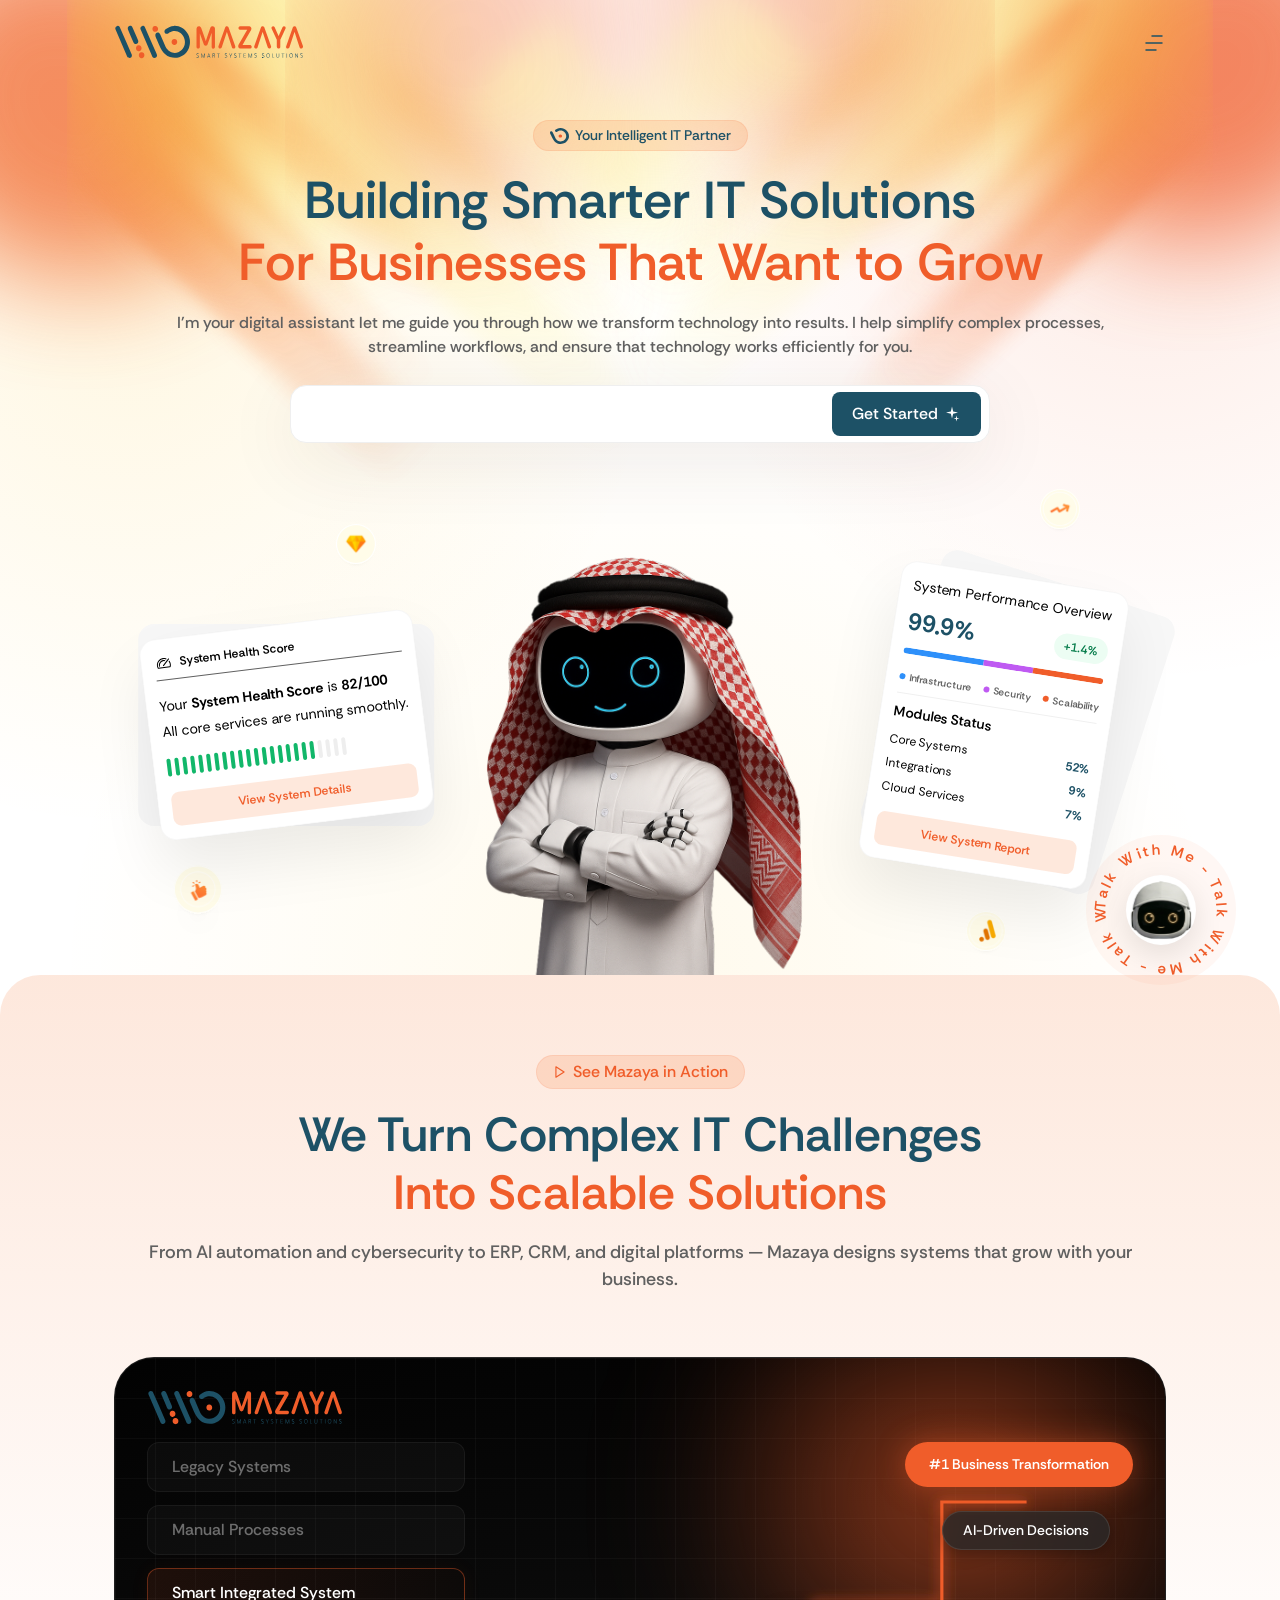
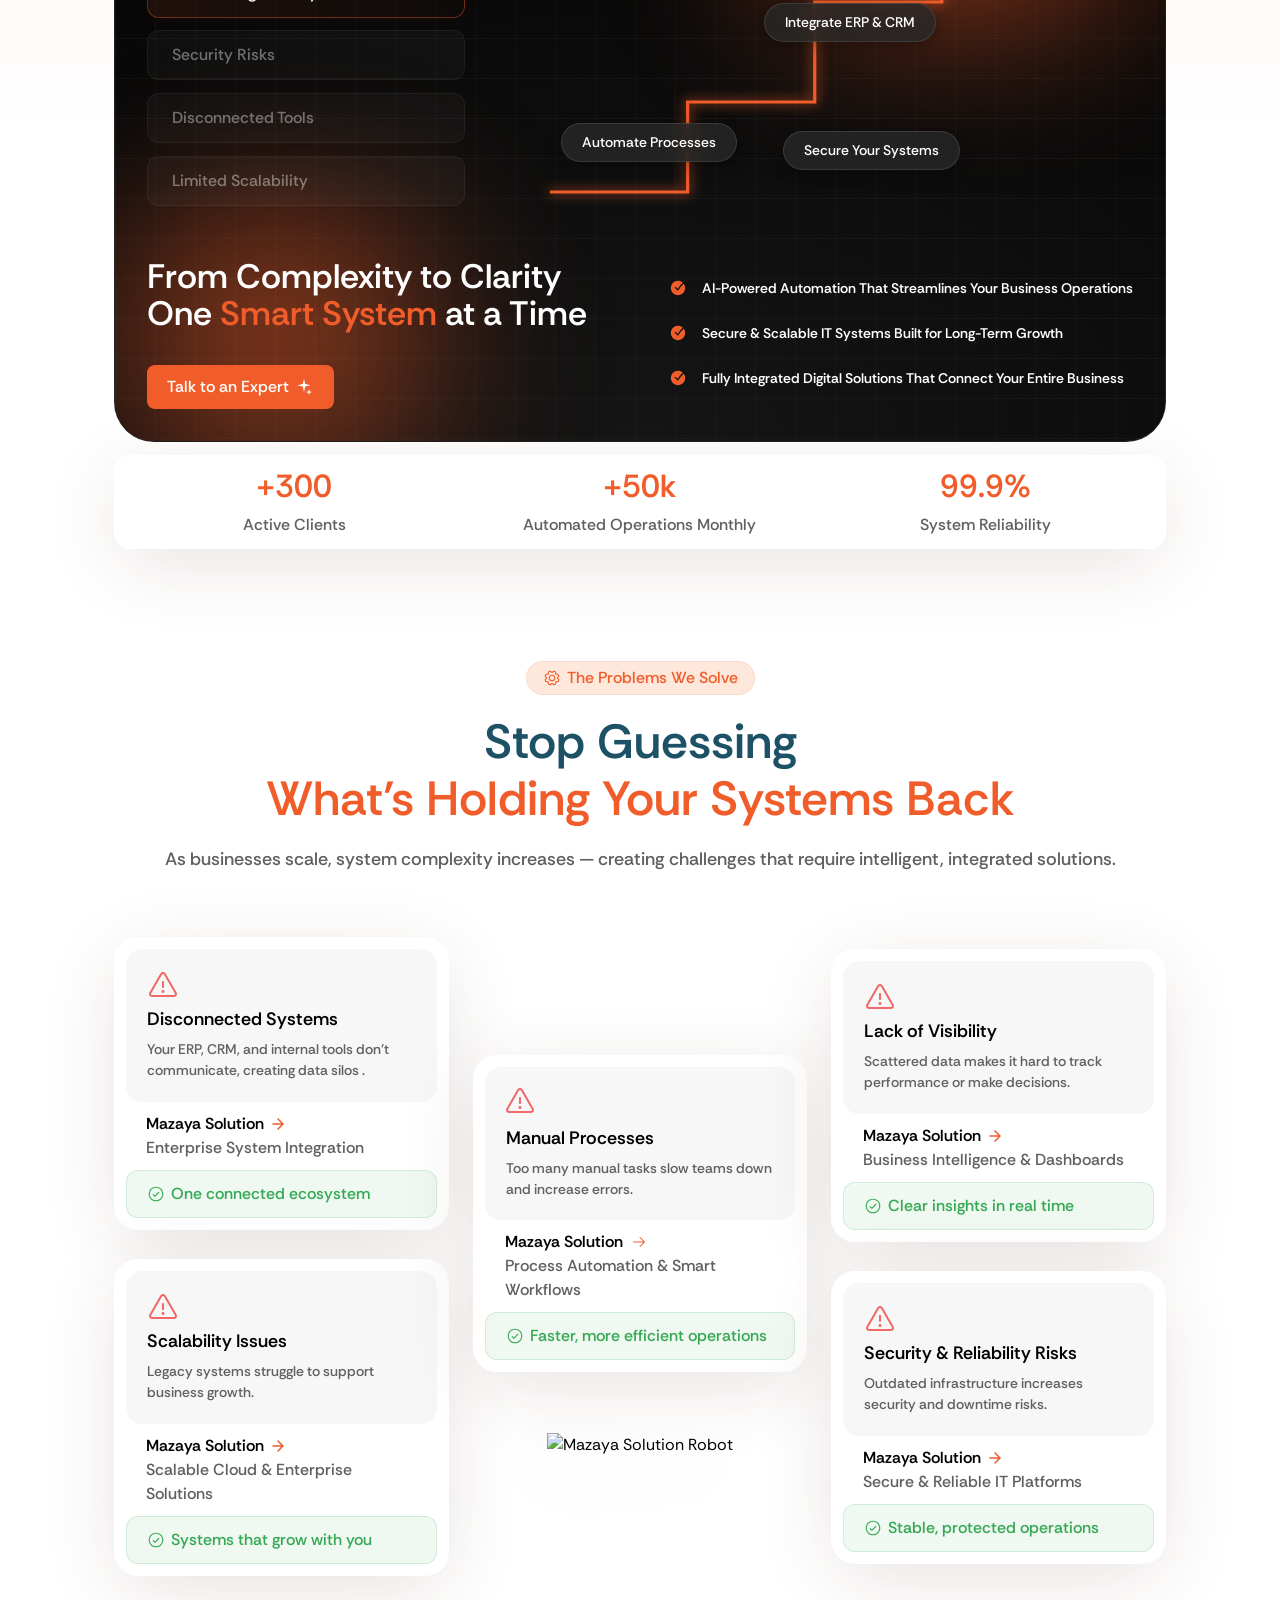
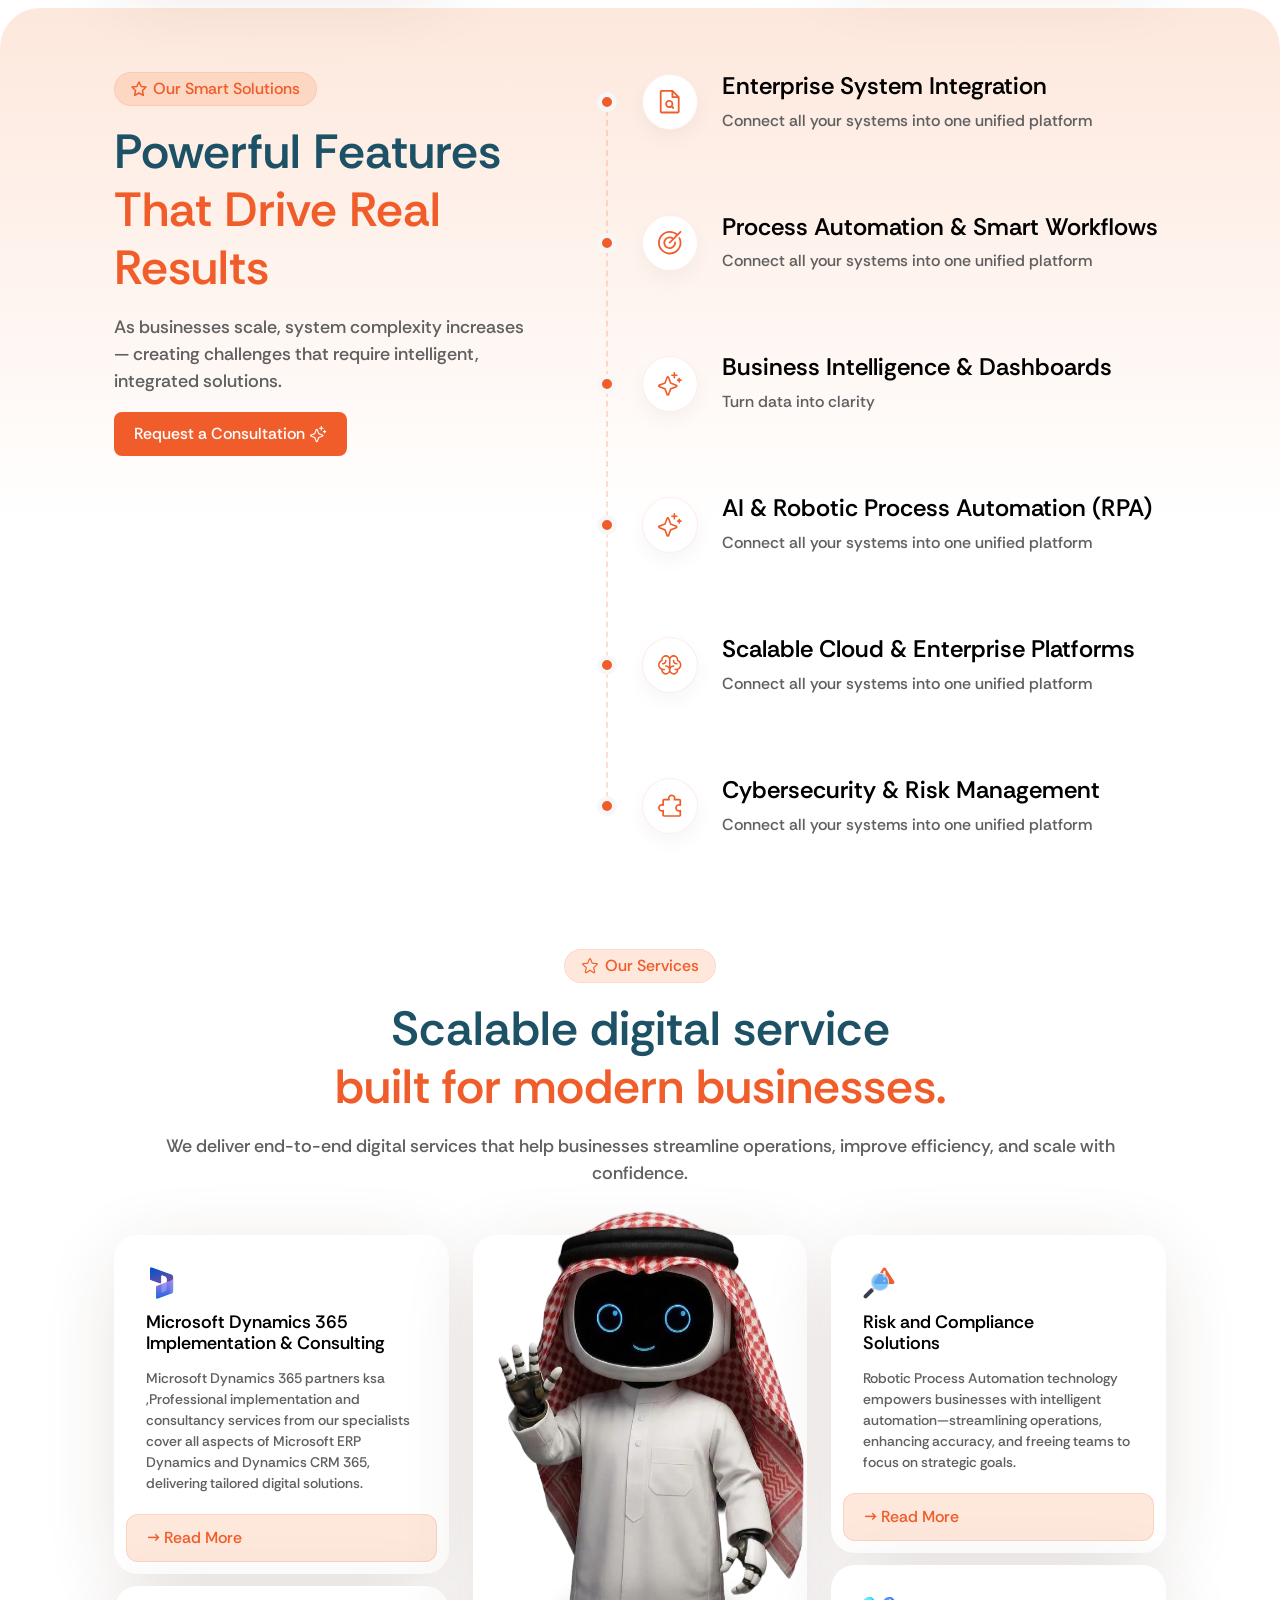
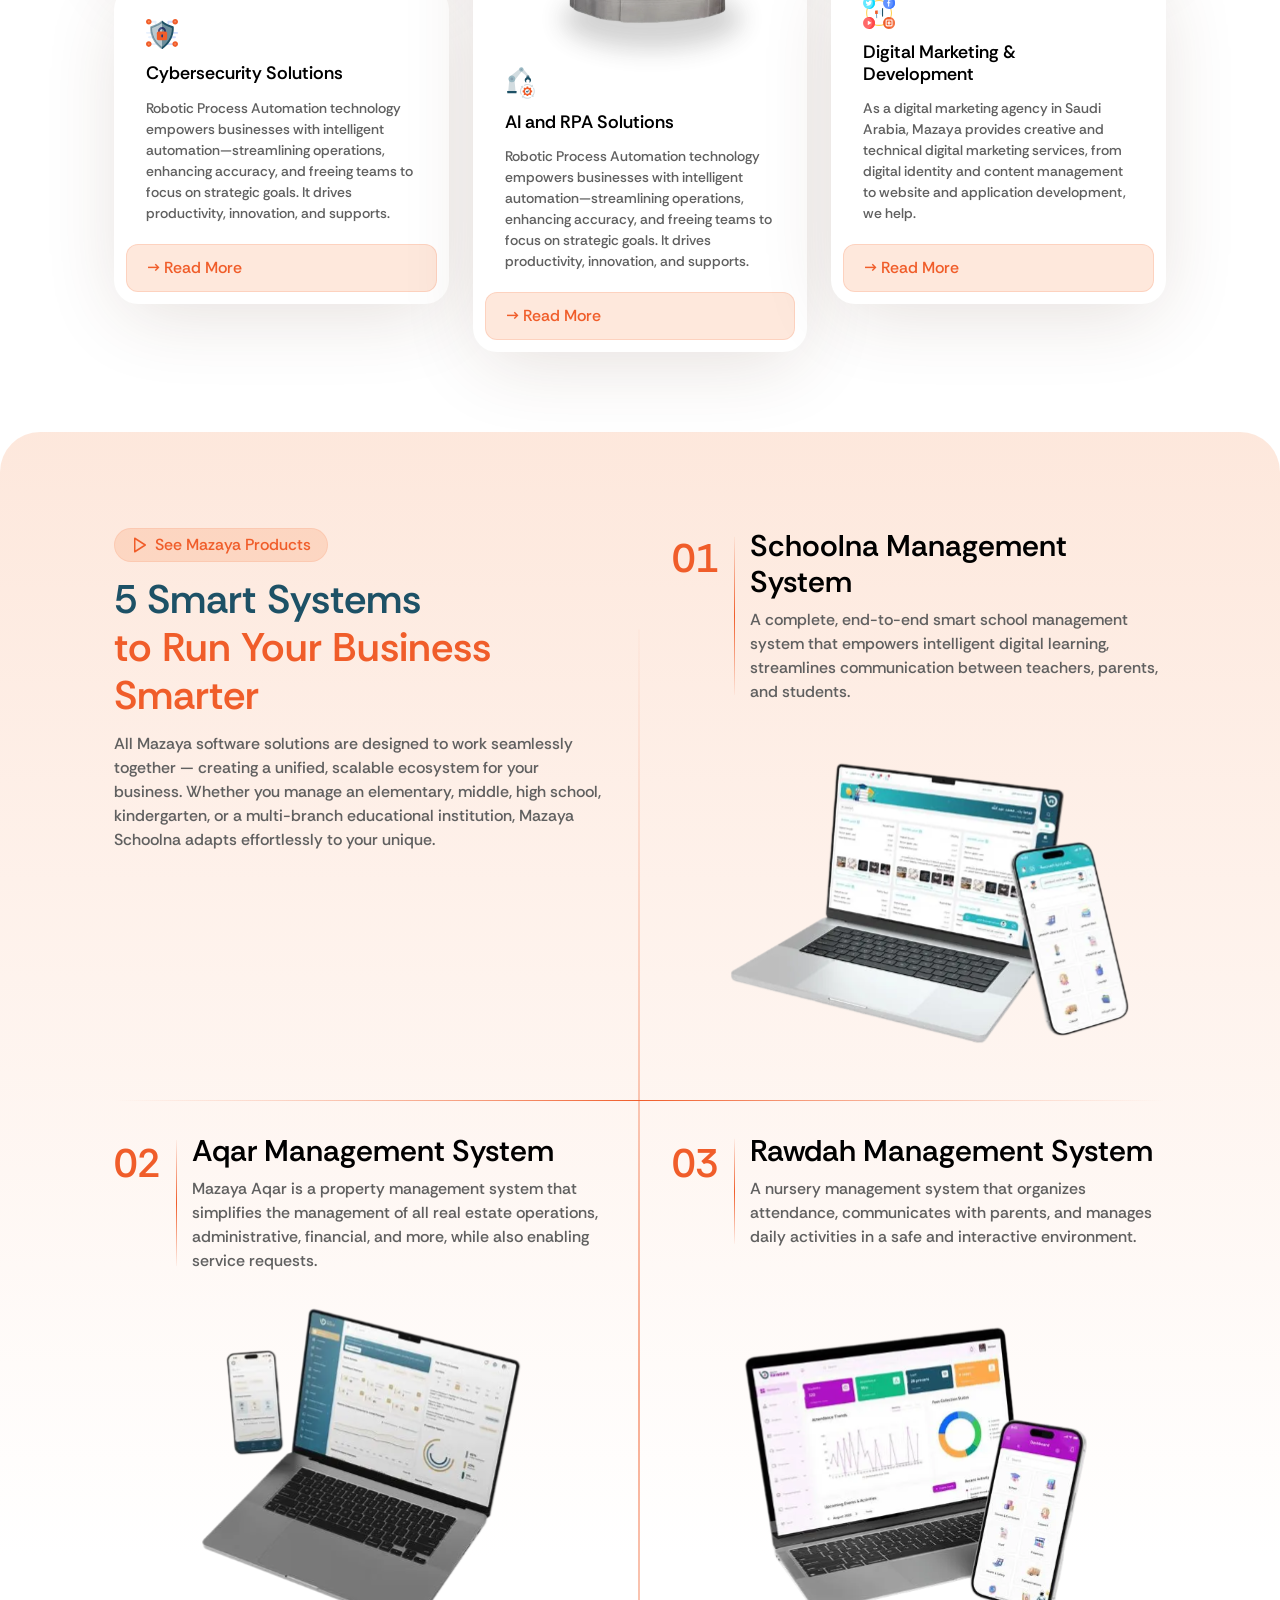
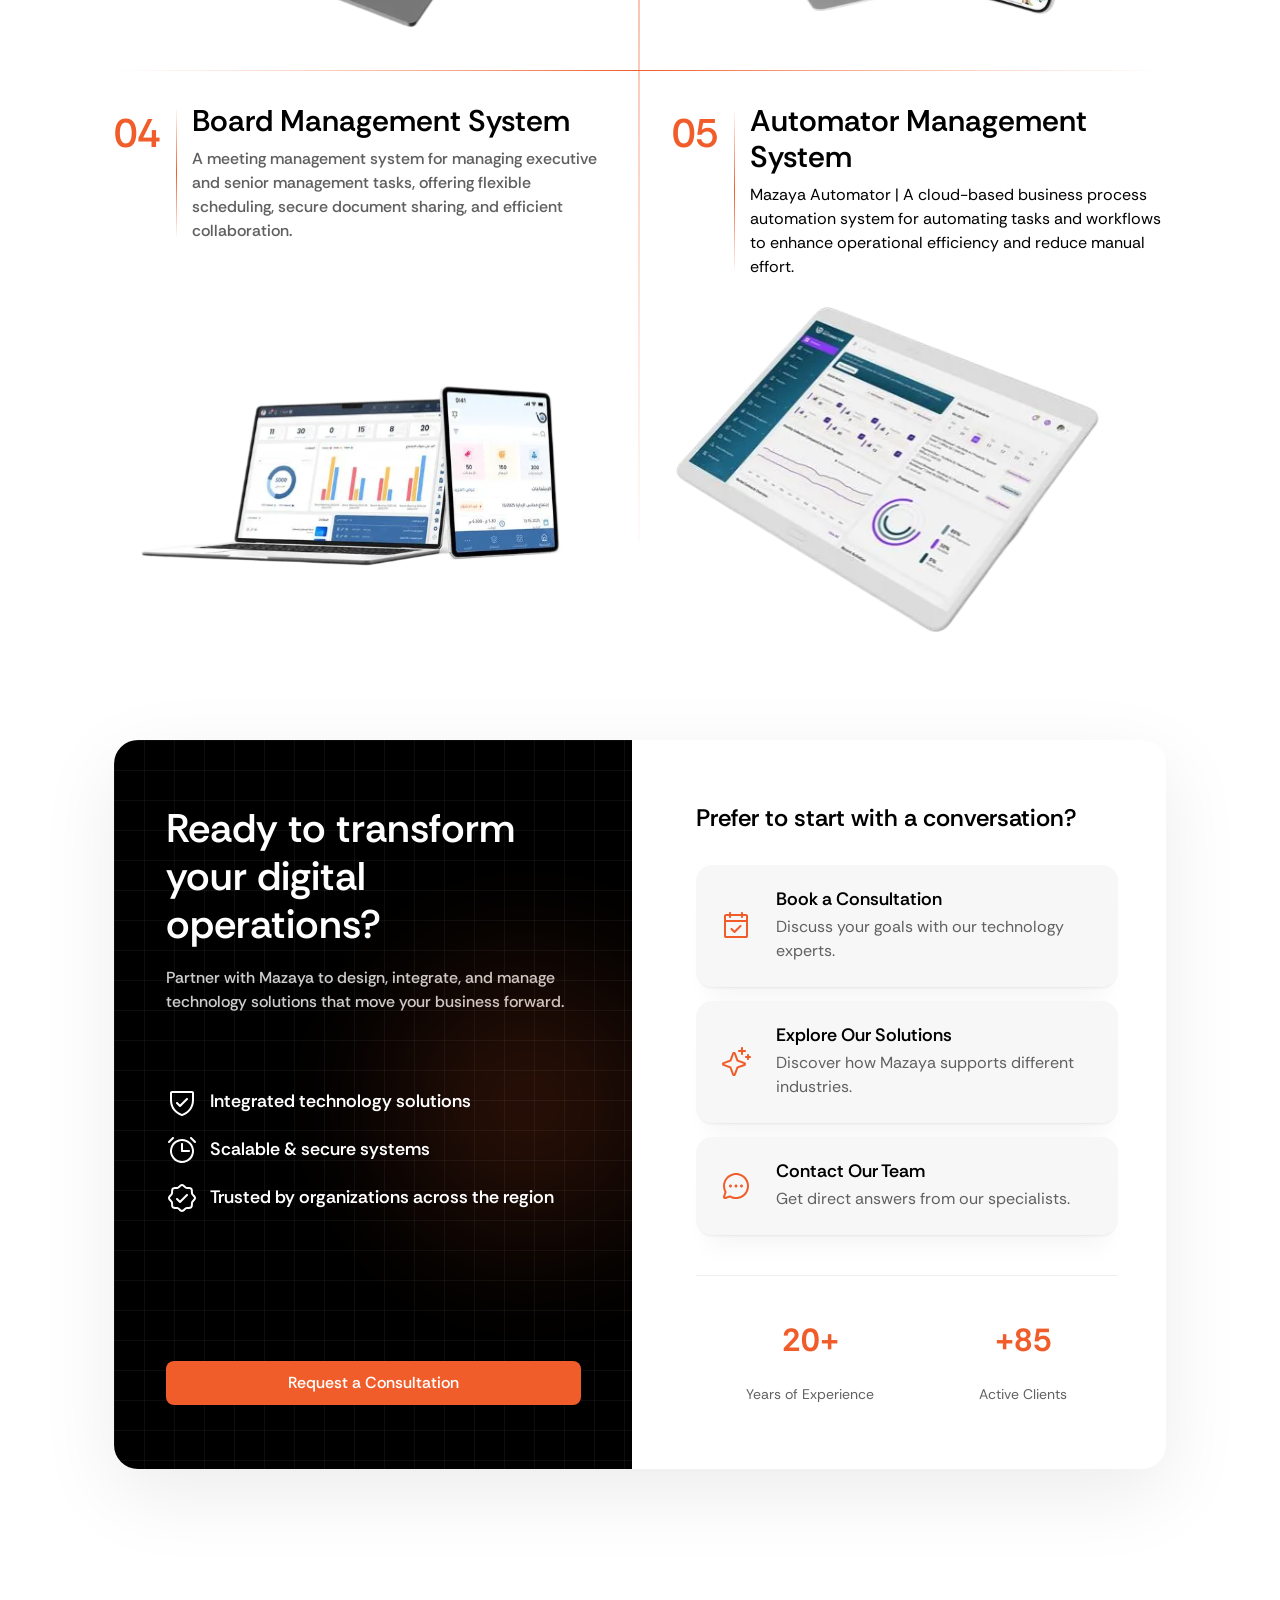
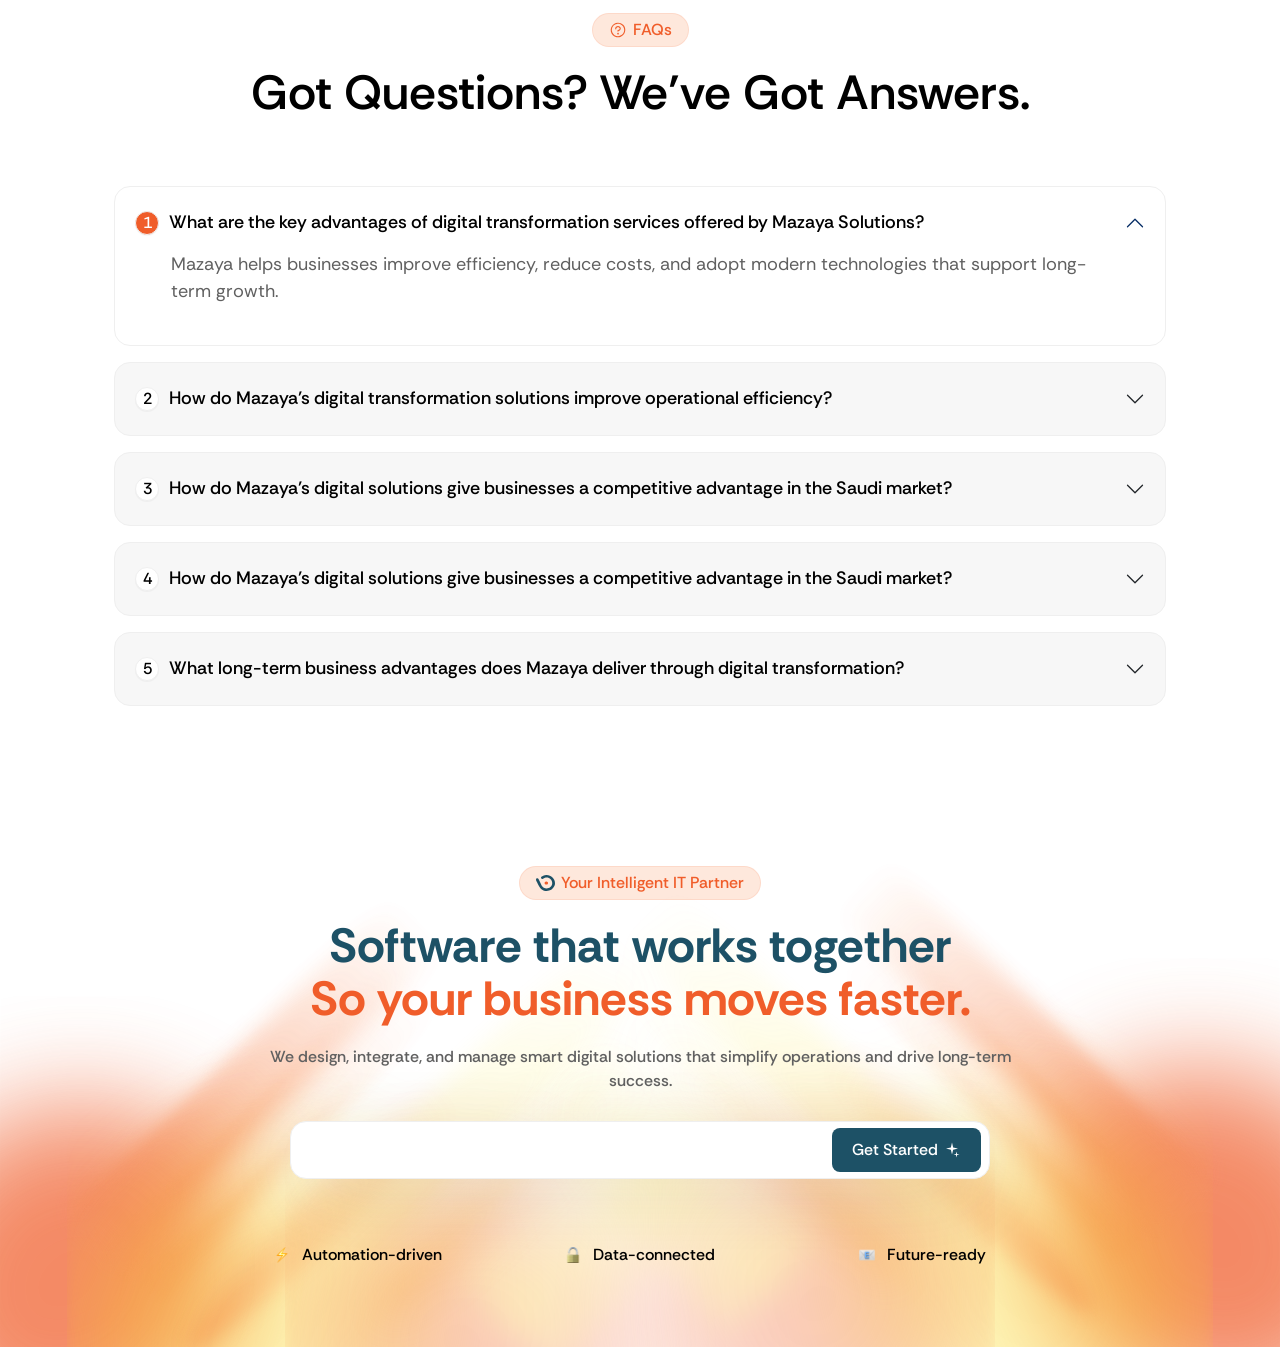
==== commit cff1c2fb: "enhance pages" ====
--- a/index.html
+++ b/index.html
@@ -6,6 +6,8 @@
   <meta name="viewport" content="width=device-width, initial-scale=1.0" />
   <title>Mazaya</title>
 
+  <!-- Bootstrap Icons -->
+  <link rel="stylesheet" href="https://cdn.jsdelivr.net/npm/bootstrap-icons@1.11.3/font/bootstrap-icons.min.css">
   <!-- Bootstrap5 CSS -->
   <link href="https://cdn.jsdelivr.net/npm/bootstrap@5.3.2/dist/css/bootstrap.min.css" rel="stylesheet" />
   <!-- Main Css -->
@@ -35,7 +37,7 @@
             <!-- Menu Header for Overlay -->
             <div class="menu-header">
               <a class="navbar-brand" href="#">
-                <img src="assets/images/small-logo.svg" alt="logo_img" />
+                 <img src="assets/images/small-logo.svg" alt="logo_img" />
               </a>
               <button class="btn-close-custom" type="button" data-bs-toggle="collapse"
                 data-bs-target="#navbarSupportedContent" aria-label="Close">
@@ -279,10 +281,10 @@
                   <div class="path-pill label-top">#1 Business Transformation</div>
                 </div>
                 <div class="svg-wrapper">
-                  <svg class="step-path-svg" width="100%" height="100%" viewBox="0 0 500 400" preserveAspectRatio="none">
+                  <svg class="step-path-svg" width="100%" height="100%" viewBox="0 0 600 400" preserveAspectRatio="none">
                     <defs>
                       <filter id="glow-orange" x="-20%" y="-20%" width="140%" height="140%">
-                        <feGaussianBlur stdDeviation="5" result="blur" />
+                        <feGaussianBlur stdDeviation="6" result="blur" />
                         <feComposite in="SourceGraphic" in2="blur" operator="over" />
                       </filter>
                     </defs>
@@ -297,7 +299,7 @@
             <div class="clarity-footer-row">
               <div class="footer-left">
                 <h2 class="clarity-title">From Complexity to Clarity <br> One <span>Smart System</span> at a Time</h2>
-                <button class="btn-talk-expert">
+                <button class="custom-btn btn-primary">
                   Talk to an Expert
                   <svg width="20" height="20" viewBox="0 0 24 24" fill="none" xmlns="http://www.w3.org/2000/svg">
                     <path d="M12 2L13.5 8.5L20 10L13.5 11.5L12 18L10.5 11.5L4 10L10.5 8.5L12 2Z" fill="white"/>
@@ -306,27 +308,27 @@
                 </button>
               </div>
               <div class="footer-right">
-                <ul class="clarity-bullet-list">
+                <ul class="clarity-bullet-list custom-ul">
                   <li>
                     <div class="check-icon">
-                      <svg width="12" height="12" viewBox="0 0 24 24" fill="none" xmlns="http://www.w3.org/2000/svg">
-                        <path d="M20 6L9 17L4 12" stroke="white" stroke-width="3" stroke-linecap="round" stroke-linejoin="round"/>
+                     <svg xmlns="http://www.w3.org/2000/svg" width="16" height="16" viewBox="0 0 16 16" fill="none">
+                        <path d="M0.833313 8.00004C0.833313 11.958 4.04198 15.1667 7.99998 15.1667C11.958 15.1667 15.1666 11.958 15.1666 8.00004C15.1666 6.59337 14.7613 5.2807 14.0607 4.17403C13.9647 4.02136 13.916 3.94537 13.8306 3.92937C13.7446 3.91337 13.672 3.96737 13.5266 4.07537C13.2326 4.29337 12.934 4.54336 12.634 4.81869C11.858 5.53269 11.1093 6.38271 10.4526 7.20671C9.79798 8.02938 9.24198 8.81671 8.84998 9.39871C8.65398 9.68871 8.49997 9.92738 8.39464 10.0927C8.34264 10.1754 8.30264 10.2394 8.2753 10.282L8.24598 10.3307L8.23865 10.3427L8.23663 10.3454C8.11463 10.5467 7.89399 10.6694 7.65799 10.6667C7.42199 10.6634 7.20463 10.5354 7.08797 10.3307C6.4553 9.22337 5.93198 8.7247 5.61798 8.5047C5.46131 8.3947 5.35532 8.35336 5.30799 8.33803C5.30799 8.33803 5.30398 8.33669 5.29864 8.33536C5.29398 8.33536 5.28599 8.33271 5.28133 8.33204C5.27599 8.33071 5.27064 8.3307 5.25864 8.32937C4.92597 8.29204 4.66665 8.00937 4.66665 7.66671C4.66665 7.29804 4.96531 7.00004 5.33331 7.00004C5.38598 6.99404 5.53531 7.00004 5.71264 7.06804C5.89464 7.12604 6.12198 7.23005 6.38198 7.41205C6.73531 7.65939 7.14597 8.04736 7.59331 8.65603C7.63064 8.70736 7.70866 8.70669 7.74399 8.65336C8.14999 8.05136 8.72664 7.23405 9.40997 6.37605C10.0913 5.52005 10.8873 4.61338 11.732 3.83738C12.0046 3.58671 12.2866 3.34605 12.5753 3.12338C12.7593 2.98138 12.8513 2.91004 12.8533 2.81404C12.8553 2.7187 12.772 2.6487 12.6053 2.5087C11.36 1.46337 9.75331 0.833374 7.99998 0.833374C4.04198 0.833374 0.833313 4.04204 0.833313 8.00004Z" fill="#F05D2A"/>
                       </svg>
                     </div>
                     AI-Powered Automation That Streamlines Your Business Operations
                   </li>
                   <li>
                     <div class="check-icon">
-                      <svg width="12" height="12" viewBox="0 0 24 24" fill="none" xmlns="http://www.w3.org/2000/svg">
-                        <path d="M20 6L9 17L4 12" stroke="white" stroke-width="3" stroke-linecap="round" stroke-linejoin="round"/>
+                      <svg xmlns="http://www.w3.org/2000/svg" width="16" height="16" viewBox="0 0 16 16" fill="none">
+                        <path d="M0.833313 8.00004C0.833313 11.958 4.04198 15.1667 7.99998 15.1667C11.958 15.1667 15.1666 11.958 15.1666 8.00004C15.1666 6.59337 14.7613 5.2807 14.0607 4.17403C13.9647 4.02136 13.916 3.94537 13.8306 3.92937C13.7446 3.91337 13.672 3.96737 13.5266 4.07537C13.2326 4.29337 12.934 4.54336 12.634 4.81869C11.858 5.53269 11.1093 6.38271 10.4526 7.20671C9.79798 8.02938 9.24198 8.81671 8.84998 9.39871C8.65398 9.68871 8.49997 9.92738 8.39464 10.0927C8.34264 10.1754 8.30264 10.2394 8.2753 10.282L8.24598 10.3307L8.23865 10.3427L8.23663 10.3454C8.11463 10.5467 7.89399 10.6694 7.65799 10.6667C7.42199 10.6634 7.20463 10.5354 7.08797 10.3307C6.4553 9.22337 5.93198 8.7247 5.61798 8.5047C5.46131 8.3947 5.35532 8.35336 5.30799 8.33803C5.30799 8.33803 5.30398 8.33669 5.29864 8.33536C5.29398 8.33536 5.28599 8.33271 5.28133 8.33204C5.27599 8.33071 5.27064 8.3307 5.25864 8.32937C4.92597 8.29204 4.66665 8.00937 4.66665 7.66671C4.66665 7.29804 4.96531 7.00004 5.33331 7.00004C5.38598 6.99404 5.53531 7.00004 5.71264 7.06804C5.89464 7.12604 6.12198 7.23005 6.38198 7.41205C6.73531 7.65939 7.14597 8.04736 7.59331 8.65603C7.63064 8.70736 7.70866 8.70669 7.74399 8.65336C8.14999 8.05136 8.72664 7.23405 9.40997 6.37605C10.0913 5.52005 10.8873 4.61338 11.732 3.83738C12.0046 3.58671 12.2866 3.34605 12.5753 3.12338C12.7593 2.98138 12.8513 2.91004 12.8533 2.81404C12.8553 2.7187 12.772 2.6487 12.6053 2.5087C11.36 1.46337 9.75331 0.833374 7.99998 0.833374C4.04198 0.833374 0.833313 4.04204 0.833313 8.00004Z" fill="#F05D2A"/>
                       </svg>
                     </div>
                     Secure & Scalable IT Systems Built for Long-Term Growth
                   </li>
                   <li>
                     <div class="check-icon">
-                      <svg width="12" height="12" viewBox="0 0 24 24" fill="none" xmlns="http://www.w3.org/2000/svg">
-                        <path d="M20 6L9 17L4 12" stroke="white" stroke-width="3" stroke-linecap="round" stroke-linejoin="round"/>
+                      <svg xmlns="http://www.w3.org/2000/svg" width="16" height="16" viewBox="0 0 16 16" fill="none">
+                        <path d="M0.833313 8.00004C0.833313 11.958 4.04198 15.1667 7.99998 15.1667C11.958 15.1667 15.1666 11.958 15.1666 8.00004C15.1666 6.59337 14.7613 5.2807 14.0607 4.17403C13.9647 4.02136 13.916 3.94537 13.8306 3.92937C13.7446 3.91337 13.672 3.96737 13.5266 4.07537C13.2326 4.29337 12.934 4.54336 12.634 4.81869C11.858 5.53269 11.1093 6.38271 10.4526 7.20671C9.79798 8.02938 9.24198 8.81671 8.84998 9.39871C8.65398 9.68871 8.49997 9.92738 8.39464 10.0927C8.34264 10.1754 8.30264 10.2394 8.2753 10.282L8.24598 10.3307L8.23865 10.3427L8.23663 10.3454C8.11463 10.5467 7.89399 10.6694 7.65799 10.6667C7.42199 10.6634 7.20463 10.5354 7.08797 10.3307C6.4553 9.22337 5.93198 8.7247 5.61798 8.5047C5.46131 8.3947 5.35532 8.35336 5.30799 8.33803C5.30799 8.33803 5.30398 8.33669 5.29864 8.33536C5.29398 8.33536 5.28599 8.33271 5.28133 8.33204C5.27599 8.33071 5.27064 8.3307 5.25864 8.32937C4.92597 8.29204 4.66665 8.00937 4.66665 7.66671C4.66665 7.29804 4.96531 7.00004 5.33331 7.00004C5.38598 6.99404 5.53531 7.00004 5.71264 7.06804C5.89464 7.12604 6.12198 7.23005 6.38198 7.41205C6.73531 7.65939 7.14597 8.04736 7.59331 8.65603C7.63064 8.70736 7.70866 8.70669 7.74399 8.65336C8.14999 8.05136 8.72664 7.23405 9.40997 6.37605C10.0913 5.52005 10.8873 4.61338 11.732 3.83738C12.0046 3.58671 12.2866 3.34605 12.5753 3.12338C12.7593 2.98138 12.8513 2.91004 12.8533 2.81404C12.8553 2.7187 12.772 2.6487 12.6053 2.5087C11.36 1.46337 9.75331 0.833374 7.99998 0.833374C4.04198 0.833374 0.833313 4.04204 0.833313 8.00004Z" fill="#F05D2A"/>
                       </svg>
                     </div>
                     Fully Integrated Digital Solutions That Connect Your Entire Business
--- a/scss/main.css
+++ b/scss/main.css
@@ -1,4 +1,3 @@
-@charset "UTF-8";
 .Choosing_section .choose-card, .services-section .service-card {
   align-items: start;
 }
@@ -274,7 +273,7 @@
   position: absolute;
   bottom: 40px;
   right: clamp(1rem, 8vw, 8rem);
-  background-color: #f8f9fa;
+  background-color: #EFEFEF;
   border-radius: 20px;
   padding: 4px;
   display: flex;
@@ -757,7 +756,7 @@
 .clarity-section .clarity-card {
   border-radius: 40px;
   background: radial-gradient(130.67% 120.5% at 50% 100%, #151515 0%, #000 100%);
-  padding: 4rem;
+  padding: 2rem;
   position: relative;
   overflow: hidden;
   border: 1px solid rgba(255, 255, 255, 0.1);
@@ -765,8 +764,32 @@
   justify-content: flex-start;
   align-items: center;
   flex-direction: column;
-  gap: 4rem;
-  flex-wrap: wrap;
+  gap: 1rem;
+  flex-wrap: wrap;
+}
+.clarity-section .clarity-card::before {
+  content: "";
+  position: absolute;
+  bottom: -10%;
+  left: -10%;
+  width: 50%;
+  height: 50%;
+  background: radial-gradient(circle, rgba(240, 93, 42, 0.6) 0%, transparent 80%);
+  filter: blur(60px);
+  pointer-events: none;
+  z-index: 0;
+}
+.clarity-section .clarity-card::after {
+  content: "";
+  position: absolute;
+  top: -5%;
+  right: -5%;
+  width: 50%;
+  height: 50%;
+  background: radial-gradient(circle, rgba(240, 93, 42, 0.6) 0%, transparent 90%);
+  filter: blur(60px);
+  pointer-events: none;
+  z-index: 0;
 }
 .clarity-section .clarity-card .clarity-grid {
   position: absolute;
@@ -778,9 +801,10 @@
 .clarity-section .clarity-card .clarity-logo {
   position: relative;
   z-index: 2;
+  width: 100%;
 }
 .clarity-section .clarity-card .clarity-logo img {
-  width: 140px;
+  width: 200px;
 }
 .clarity-section .clarity-content {
   display: flex;
@@ -849,12 +873,12 @@
   white-space: nowrap;
 }
 .clarity-section .path-visual-container .path-pill.label-1 {
-  bottom: 2%;
-  left: 25%;
+  bottom: 20%;
+  left: 10%;
 }
 .clarity-section .path-visual-container .path-pill.label-2 {
-  bottom: 25%;
-  left: 55%;
+  bottom: 18%;
+  left: 45%;
 }
 .clarity-section .path-visual-container .path-pill.label-3 {
   bottom: 50%;
@@ -905,8 +929,8 @@
   flex-wrap: wrap;
 }
 .clarity-section .clarity-footer-row .footer-left .clarity-title {
-  font-size: 3.5rem;
-  font-weight: 700;
+  font-size: 34px;
+  font-weight: 600;
   color: #fff;
   line-height: 1.1;
 }
@@ -918,55 +942,26 @@
     font-size: 2.5rem;
   }
 }
-.clarity-section .clarity-footer-row .footer-left .btn-talk-expert {
-  display: flex;
-  justify-content: flex-start;
-  align-items: center;
-  flex-direction: row;
-  gap: 12px;
-  flex-wrap: wrap;
-  padding: 16px 32px;
-  background: #F05D2A;
-  border-radius: 12px;
+.clarity-section .clarity-footer-row .footer-right .clarity-bullet-list {
+  display: flex;
+  justify-content: flex-start;
+  align-items: flex-start;
+  flex-direction: column;
+  gap: 1.5rem;
+  flex-wrap: wrap;
+}
+.clarity-section .clarity-footer-row .footer-right .clarity-bullet-list li {
+  display: flex;
+  justify-content: flex-start;
+  align-items: center;
+  flex-direction: row;
+  gap: 16px;
+  flex-wrap: nowrap;
   color: #fff;
+  font-size: 14px;
   font-weight: 600;
-  font-size: 18px;
-  border: none;
-  transition: all 0.3s ease;
-}
-.clarity-section .clarity-footer-row .footer-left .btn-talk-expert:hover {
-  transform: scale(1.02);
-  box-shadow: 0 8px 30px rgba(240, 93, 42, 0.3);
-}
-.clarity-section .clarity-footer-row .footer-right {
-  flex: 1;
-}
-.clarity-section .clarity-footer-row .footer-right .clarity-bullet-list {
-  list-style: none;
-  padding: 0;
-  display: flex;
-  justify-content: flex-start;
-  align-items: flex-start;
-  flex-direction: column;
-  gap: 1.5rem;
-  flex-wrap: wrap;
-}
-.clarity-section .clarity-footer-row .footer-right .clarity-bullet-list li {
-  display: flex;
-  justify-content: flex-start;
-  align-items: center;
-  flex-direction: row;
-  gap: 16px;
-  flex-wrap: wrap;
-  color: rgba(255, 255, 255, 0.8);
-  font-size: 16px;
-  line-height: 1.5;
 }
 .clarity-section .clarity-footer-row .footer-right .clarity-bullet-list li .check-icon {
-  width: 24px;
-  height: 24px;
-  background: #F05D2A;
-  border-radius: 50%;
   display: flex;
   justify-content: center;
   align-items: center;
@@ -1977,17 +1972,18 @@
   border-radius: 50%;
 }
 
-.job-apply-page {
-  padding-bottom: 5rem;
-}
-.job-apply-page .stepper-container {
-  margin-bottom: 3rem;
-  padding-block: 2rem;
+.job-apply-page .container {
+  display: flex;
+  justify-content: flex-start;
+  align-items: center;
+  flex-direction: column;
+  gap: 1.1rem;
+  flex-wrap: wrap;
 }
 .job-apply-page .stepper-container .stepper {
   display: flex;
   justify-content: space-between;
-  align-items: baseline;
+  align-items: start;
   flex-direction: row;
   gap: 0;
   flex-wrap: wrap;
@@ -2042,11 +2038,17 @@
   background: transparent;
   border-radius: 50%;
   transition: all 0.3s ease;
+  display: flex;
+  justify-content: center;
+  align-items: center;
+  flex-direction: row;
+  gap: 5px;
+  flex-wrap: wrap;
 }
 .job-apply-page .stepper-container .stepper .step .step-label {
-  font-size: 14px;
+  font-size: 12px;
   font-weight: 500;
-  color: #aaa;
+  color: #606060;
   transition: all 0.3s ease;
   max-width: 120px;
 }
@@ -2057,18 +2059,18 @@
   background: #F05D2A;
 }
 .job-apply-page .stepper-container .stepper .step.active .step-label {
-  color: #1D5166;
-  font-weight: 600;
+  color: #F05D2A;
 }
 .job-apply-page .stepper-container .stepper .step.completed .step-circle {
   background: #F05D2A;
   border-color: #F05D2A;
 }
 .job-apply-page .stepper-container .stepper .step.completed .step-circle::after {
-  content: "✓";
+  content: "\f633";
+  font-family: bootstrap-icons !important;
+  height: auto;
+  width: auto;
   color: #fff;
-  background: transparent;
-  font-size: 14px;
 }
 .job-apply-page .stepper-container .stepper .step.completed .step-label {
   color: #1D5166;
@@ -2077,60 +2079,25 @@
   display: none;
 }
 .job-apply-page .form-step.active {
-  display: block;
+  display: flex;
+  justify-content: flex-start;
+  align-items: center;
+  flex-direction: column;
+  gap: 1rem;
+  flex-wrap: wrap;
   animation: fadeIn 0.4s ease-out;
 }
-.job-apply-page .upload-area {
-  border: 2px dashed #EFEFEF;
-  border-radius: 16px;
-  padding: 4rem 2rem;
-  display: flex;
-  justify-content: center;
-  align-items: center;
-  flex-direction: column;
-  gap: 1.5rem;
-  flex-wrap: wrap;
-  background: #fafafa;
-  cursor: pointer;
-  transition: all 0.3s ease;
-}
-.job-apply-page .upload-area:hover {
-  border-color: #F05D2A;
-  background: rgba(240, 93, 42, 0.02);
-}
-.job-apply-page .upload-area .upload-icon {
-  width: 64px;
-  height: 64px;
-  color: #F05D2A;
-  background: rgba(240, 93, 42, 0.05);
-  border-radius: 50%;
-  display: flex;
-  justify-content: center;
-  align-items: center;
-  flex-direction: row;
-  gap: 5px;
-  flex-wrap: wrap;
-}
-.job-apply-page .upload-area .upload-icon svg {
-  width: 32px;
-  height: 32px;
-}
-.job-apply-page .upload-area .upload-text {
-  font-size: 18px;
-  font-weight: 500;
-  color: #606060;
-}
-.job-apply-page .upload-area .upload-text span {
-  color: #F05D2A;
+.job-apply-page .form-step > div {
+  width: 100%;
 }
 .job-apply-page .step-header {
   display: flex;
   justify-content: flex-start;
   align-items: center;
   flex-direction: row;
-  gap: 1.5rem;
-  flex-wrap: wrap;
-  margin-bottom: 2rem;
+  gap: 1rem;
+  flex-wrap: wrap;
+  width: 100%;
 }
 .job-apply-page .step-header .icon-box {
   width: 48px;
@@ -2146,63 +2113,33 @@
   color: #F05D2A;
 }
 .job-apply-page .step-header .icon-box svg {
-  width: 24px;
-  height: 24px;
+  width: 32px;
+  height: 32px;
 }
 .job-apply-page .step-header .step-title {
   font-size: 24px;
-  font-weight: 600;
-  color: #1D5166;
-  margin: 0;
+  font-weight: 400;
 }
 .job-apply-page .autofill-banner {
   display: flex;
   justify-content: space-between;
   align-items: center;
   flex-direction: row;
-  gap: 1.5rem;
-  flex-wrap: wrap;
-  margin-bottom: 2rem;
-  padding: 1.5rem 2.5rem;
-}
-@media (max-width: 768px) {
-  .job-apply-page .autofill-banner {
-    flex-direction: column;
-    align-items: flex-start;
-  }
+  gap: 1rem;
+  flex-wrap: wrap;
+}
+.job-apply-page .autofill-banner .banner-info {
+  font-weight: 400;
 }
 .job-apply-page .autofill-banner .banner-info .banner-title {
-  font-size: 18px;
-  font-weight: 600;
-  color: #000;
-  margin-bottom: 0.5rem;
+  font-size: 16px;
+  margin-bottom: 1rem;
 }
 .job-apply-page .autofill-banner .banner-info .banner-desc {
-  font-size: 14px;
+  font-size: 16px;
   color: #606060;
 }
-.job-apply-page .autofill-banner .btn-autofill {
-  background: #1D5166;
-  color: #fff;
-  padding: 10px 24px;
-  border-radius: 10px;
-  font-size: 15px;
-  font-weight: 500;
-  display: flex;
-  justify-content: flex-start;
-  align-items: center;
-  flex-direction: row;
-  gap: 8px;
-  flex-wrap: wrap;
-  border: none;
-  transition: all 0.3s ease;
-}
-.job-apply-page .autofill-banner .btn-autofill:hover {
-  transform: translateY(-2px);
-}
 .job-apply-page .form-section-card {
-  padding: 2.5rem;
-  margin-bottom: 2rem;
   position: relative;
 }
 .job-apply-page .form-section-card .section-header {
@@ -2212,7 +2149,7 @@
   flex-direction: row;
   gap: 5px;
   flex-wrap: wrap;
-  margin-bottom: 2.5rem;
+  width: 100%;
   cursor: pointer;
 }
 .job-apply-page .form-section-card .section-header .header-left {
@@ -2246,72 +2183,36 @@
   color: #000;
   margin: 0;
 }
+.job-apply-page .form-section-card .section-header.collapsed .arrow-icon {
+  transform: rotate(-90deg);
+}
 .job-apply-page .form-section-card .section-header .arrow-icon {
   color: #F05D2A;
   transition: transform 0.3s ease;
 }
-.job-apply-page .form-section-card .section-header .arrow-icon.collapsed {
-  transform: rotate(-90deg);
-}
 .job-apply-page .form-section-card .section-header .arrow-icon svg {
   width: 24px;
   height: 24px;
 }
-.job-apply-page .form-group {
-  margin-bottom: 1.5rem;
-}
-.job-apply-page .form-group .form-label {
-  font-size: 16px;
-  font-weight: 500;
-  color: #000;
-  margin-bottom: 0.8rem;
-  display: block;
-}
-.job-apply-page .form-group .form-label .req-star {
-  color: #ff4d4d;
-  margin-inline-start: 4px;
-}
-.job-apply-page .form-group .form-control, .job-apply-page .form-group .form-select {
+.job-apply-page .form-group .gender-switch {
+  display: flex;
+  justify-content: flex-start;
+  align-items: center;
+  flex-direction: row;
+  gap: 1rem;
+  flex-wrap: wrap;
+}
+.job-apply-page .form-group .gender-switch .btn-gender {
+  display: flex;
+  justify-content: center;
+  align-items: center;
+  flex-direction: row;
+  gap: 10px;
+  flex-wrap: wrap;
   background: #f7f7f7;
   border: 1px solid transparent;
-  border-radius: 12px;
-  padding: 12px 18px;
-  font-size: 15px;
-  color: #000;
-  transition: all 0.3s ease;
-}
-.job-apply-page .form-group .form-control:focus, .job-apply-page .form-group .form-select:focus {
-  background: #fff;
-  border-color: rgba(240, 93, 42, 0.3);
-  box-shadow: 0 0 0 4px rgba(240, 93, 42, 0.05);
-  outline: none;
-}
-.job-apply-page .form-group .form-control::-moz-placeholder, .job-apply-page .form-group .form-select::-moz-placeholder {
-  color: #aaa;
-}
-.job-apply-page .form-group .form-control::placeholder, .job-apply-page .form-group .form-select::placeholder {
-  color: #aaa;
-}
-.job-apply-page .form-group .gender-switch {
-  display: flex;
-  justify-content: flex-start;
-  align-items: center;
-  flex-direction: row;
-  gap: 1rem;
-  flex-wrap: wrap;
-}
-.job-apply-page .form-group .gender-switch .btn-gender {
-  flex: 1;
-  display: flex;
-  justify-content: center;
-  align-items: center;
-  flex-direction: row;
-  gap: 10px;
-  flex-wrap: wrap;
-  background: #f7f7f7;
-  border: 1px solid transparent;
-  padding: 12px;
-  border-radius: 12px;
+  padding: 11px 20px;
+  border-radius: 8px;
   color: #606060;
   font-weight: 500;
   cursor: pointer;
@@ -2322,47 +2223,16 @@
   height: 20px;
   color: #aaa;
 }
-.job-apply-page .form-group .gender-switch .btn-gender.active {
+.job-apply-page .form-group .gender-switch .btn-gender:has(input:checked) {
   background: rgba(240, 93, 42, 0.05);
   border-color: rgba(240, 93, 42, 0.2);
   color: #F05D2A;
 }
-.job-apply-page .form-group .gender-switch .btn-gender.active svg {
+.job-apply-page .form-group .gender-switch .btn-gender:has(input:checked) svg {
   color: #F05D2A;
 }
-.job-apply-page .form-group .gender-switch .btn-gender:hover:not(.active) {
+.job-apply-page .form-group .gender-switch .btn-gender:hover:not(:has(input:checked)) {
   background: #eee;
-}
-.job-apply-page .form-actions {
-  margin-top: 3rem;
-  display: flex;
-  justify-content: flex-end;
-  align-items: center;
-  flex-direction: row;
-  gap: 1rem;
-  flex-wrap: wrap;
-}
-.job-apply-page .form-actions button {
-  padding: 12px 32px;
-  border-radius: 10px;
-  font-weight: 500;
-  transition: all 0.3s ease;
-}
-.job-apply-page .form-actions .btn-prev {
-  background: #fff;
-  border: 1px solid #EFEFEF;
-  color: #1D5166;
-}
-.job-apply-page .form-actions .btn-prev:hover {
-  background: #f8f8f8;
-}
-.job-apply-page .form-actions .btn-next {
-  background: #1D5166;
-  color: #fff;
-  border: none;
-}
-.job-apply-page .form-actions .btn-next:hover {
-  transform: translateY(-2px);
 }
 
 @keyframes fadeIn {
@@ -2712,7 +2582,7 @@
   gap: 5px;
   flex-wrap: nowrap;
   border-radius: 8px;
-  padding: 12px 20px;
+  padding: 10px 20px;
   font-weight: 500;
   font-size: 16px;
   border: none;
@@ -2742,7 +2612,19 @@
   transition: all 0.3s ease;
 }
 .btn-secondary:hover {
-  opacity: 0.85;
+  opacity: 0.8;
+}
+
+.btn-outline-primary {
+  background-color: #ffffff;
+  color: #1D5166;
+  transition: all 0.3s ease;
+}
+.btn-outline-primary:hover {
+  opacity: 0.8;
+}
+.btn-outline-primary {
+  border: 1px solid #1D5166;
 }
 
 .gap-sm {
@@ -2772,13 +2654,17 @@
      object-fit: cover;
 }
 
+.min-btn-width {
+  min-width: 150px;
+}
+
 .custom-ul {
   padding: 0px;
   margin: 0px;
   list-style: none;
 }
 
-.custom-link {
+.custom-anc {
   text-decoration: none;
 }
 
@@ -2820,7 +2706,7 @@
 }
 .custom-card--sm {
   border-radius: 16px;
-  padding: 2rem;
+  padding: 1.6rem;
 }
 .custom-card--sm:hover {
   transform: none;
@@ -2841,6 +2727,16 @@
 .main_sevices_managment .badge-pill {
   background: rgba(240, 93, 42, 0.05) !important;
   box-shadow: 0 1px 1px -0.5px rgba(0, 0, 0, 0.04), 0 3px 3px -1.5px rgba(0, 0, 0, 0.04), 0 24px 24px -12px rgba(0, 0, 0, 0.04);
+}
+
+.form-actions {
+  margin-top: 1rem;
+  display: flex;
+  justify-content: flex-end;
+  align-items: center;
+  flex-direction: row;
+  gap: 1rem;
+  flex-wrap: wrap;
 }
 
 .grid-2 {
@@ -3143,15 +3039,11 @@
   padding: 0px;
 }
 
-.custom-label, .custom-form .form-label {
-  display: block;
-  color: #606060;
-  font-size: 16px;
-  font-weight: 500;
-  margin-bottom: 0.4rem;
-}
-
-.custom-form .form-control-custom {
+.custom-form .form-label .req-star {
+  color: #ff4d4d;
+  margin-inline-start: 4px;
+}
+.custom-form .form-control, .custom-form .form-select, .custom-form .form-control-custom {
   width: 100%;
   background-color: #F7F7F7;
   border: 1px solid rgba(255, 255, 255, 0.15);
@@ -3162,17 +3054,17 @@
   outline: none;
   transition: all 0.3s ease;
 }
-.custom-form .form-control-custom::-moz-placeholder {
+.custom-form .form-control::-moz-placeholder, .custom-form .form-select::-moz-placeholder, .custom-form .form-control-custom::-moz-placeholder {
   color: #A0A0A0;
   font-size: 14px;
   font-weight: 400;
 }
-.custom-form .form-control-custom::placeholder {
+.custom-form .form-control::placeholder, .custom-form .form-select::placeholder, .custom-form .form-control-custom::placeholder {
   color: #A0A0A0;
   font-size: 14px;
   font-weight: 400;
 }
-.custom-form .form-control-custom:focus {
+.custom-form .form-control:focus, .custom-form .form-select:focus, .custom-form .form-control-custom:focus {
   background-color: #f2f2f2;
   box-shadow: 0 0 0 1px rgba(29, 81, 102, 0.5);
 }
@@ -3181,6 +3073,41 @@
   height: auto;
 }
 
+.upload-area {
+  border: 2px dashed #EFEFEF;
+  border-radius: 16px;
+  padding: 3rem 2rem;
+  display: flex;
+  justify-content: center;
+  align-items: center;
+  flex-direction: column;
+  gap: 0.8rem;
+  flex-wrap: wrap;
+  background: #F7F7F7;
+  cursor: pointer;
+  transition: all 0.3s ease;
+}
+.upload-area:hover {
+  border-color: #F05D2A;
+  background: rgba(240, 93, 42, 0.02);
+}
+.upload-area .upload-text {
+  font-size: 16px;
+  font-weight: 400;
+  color: #606060;
+}
+.upload-area .upload-text span {
+  color: #F05D2A;
+}
+
+.custom-label, .custom-form .form-label {
+  display: block;
+  color: #606060;
+  font-size: 16px;
+  font-weight: 500;
+  margin-bottom: 0.4rem;
+}
+
 @media screen and (max-width: 991px) {
   .grid-2 {
     grid-template-columns: 100%;
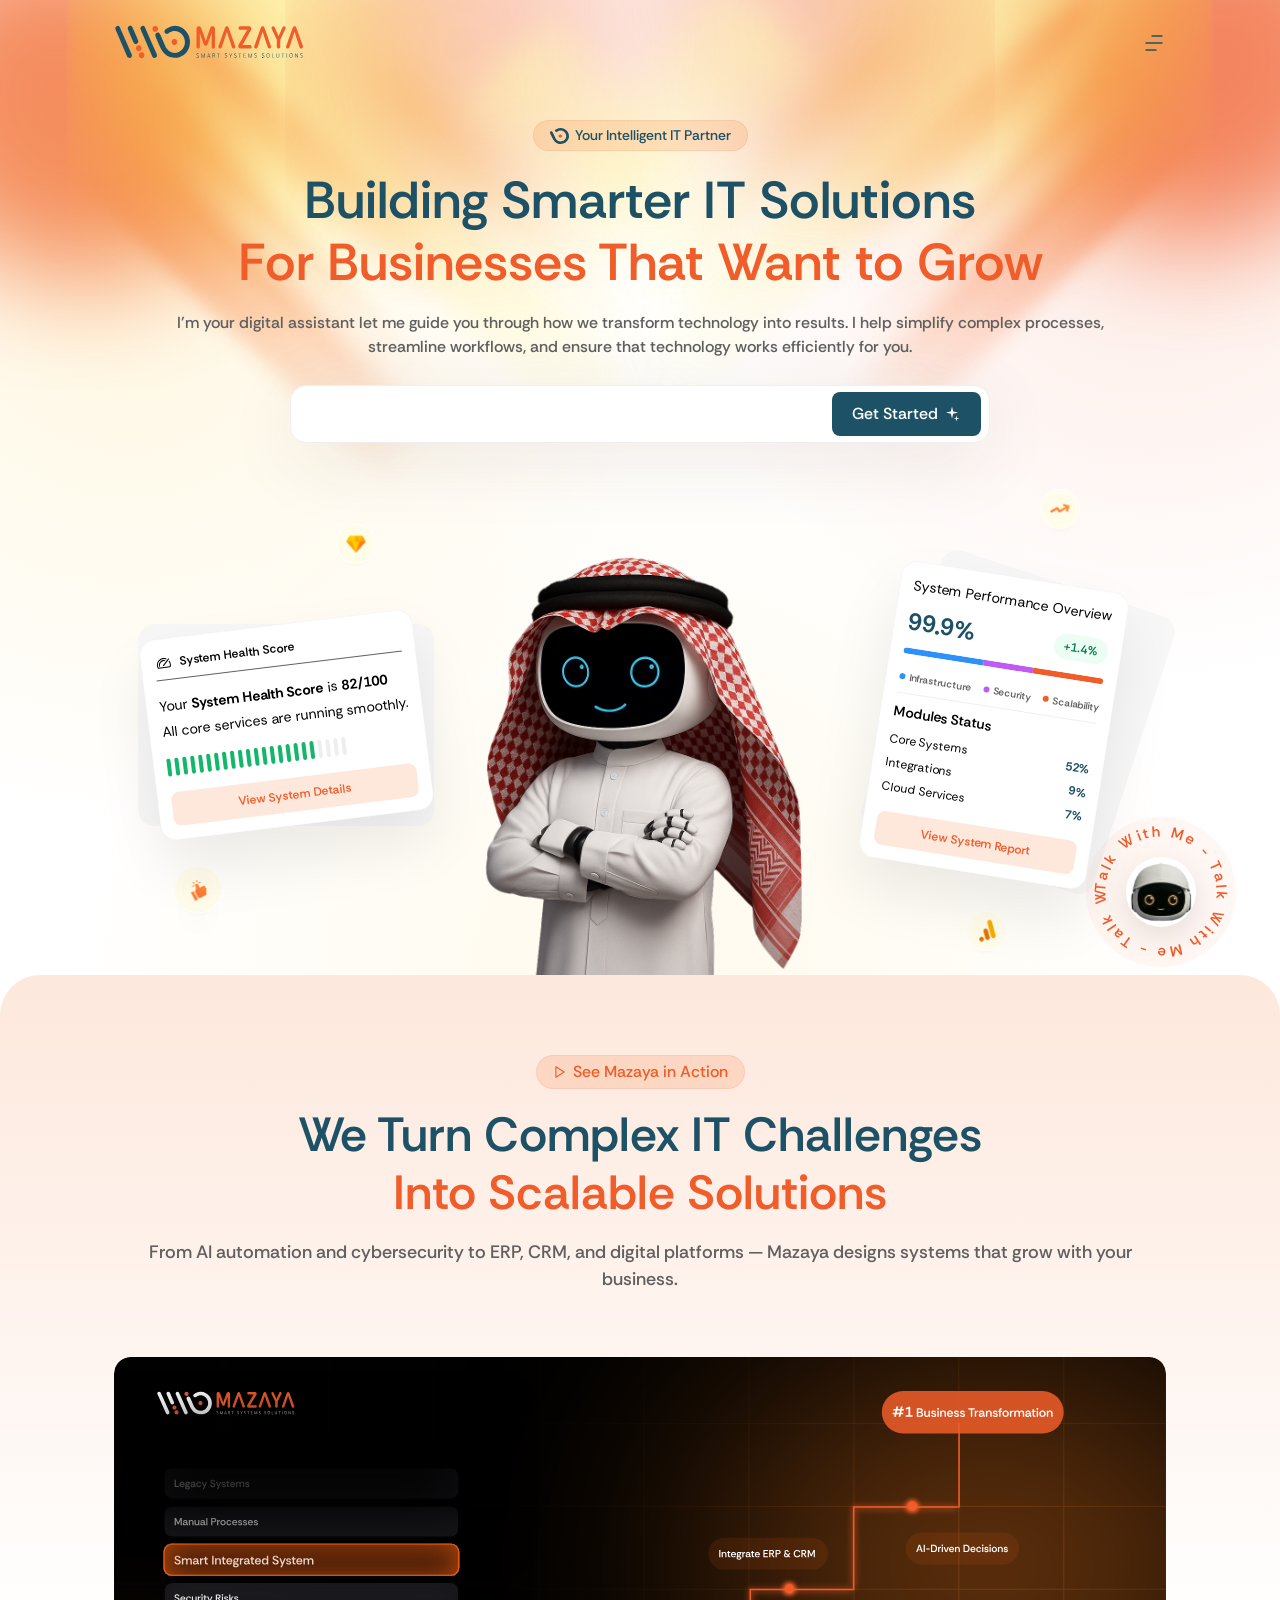
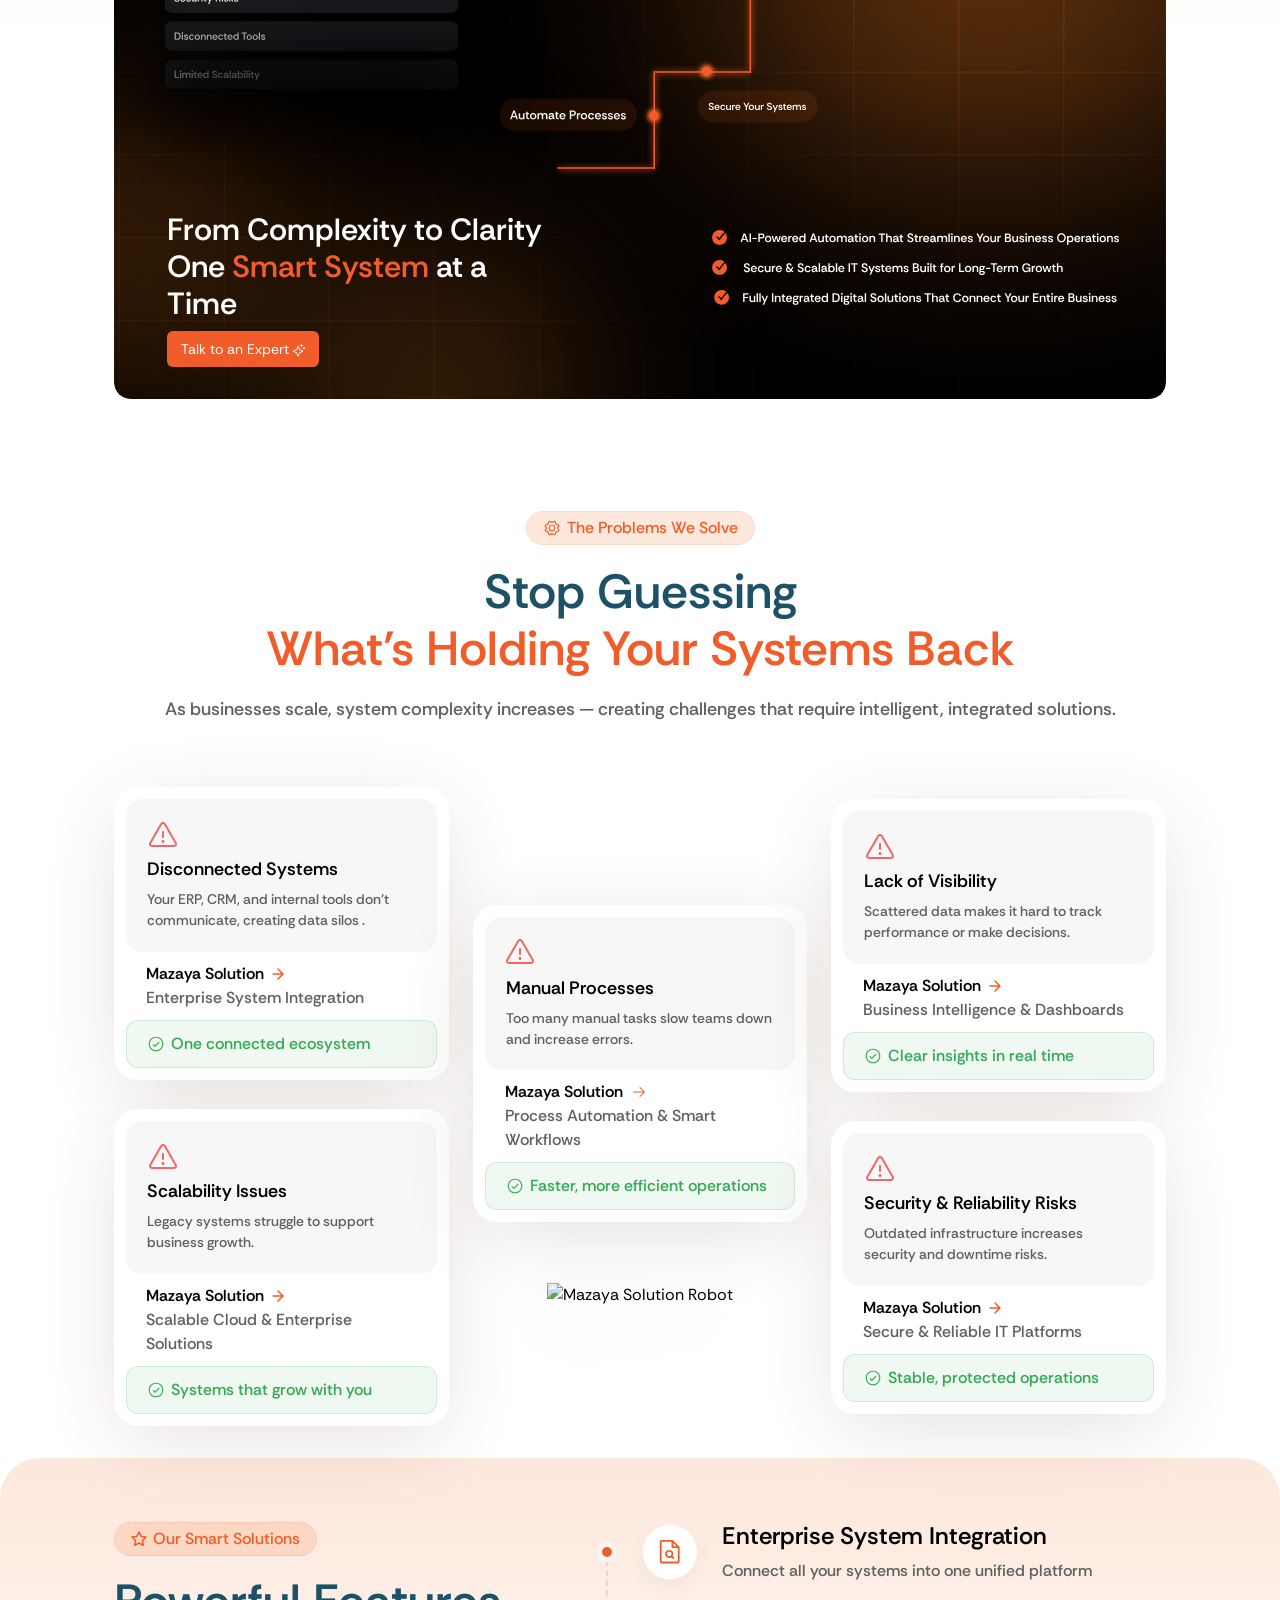
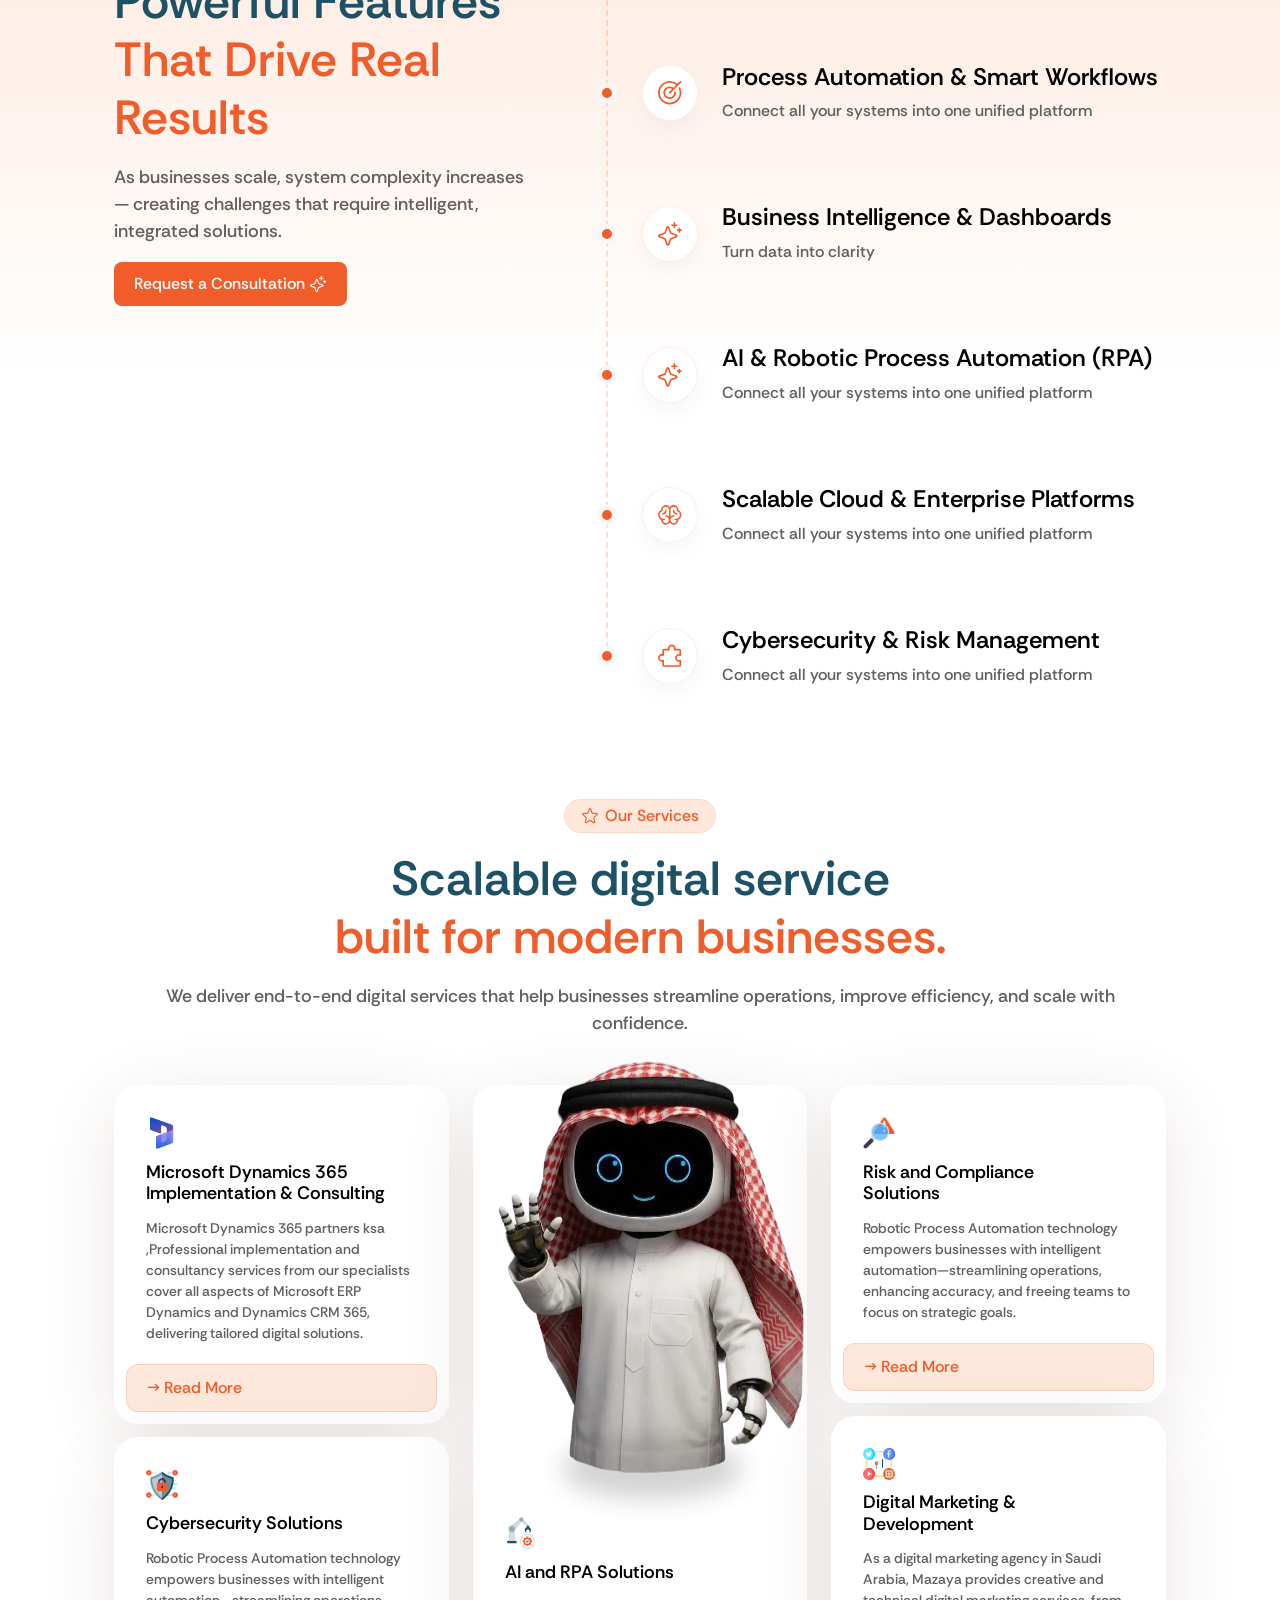
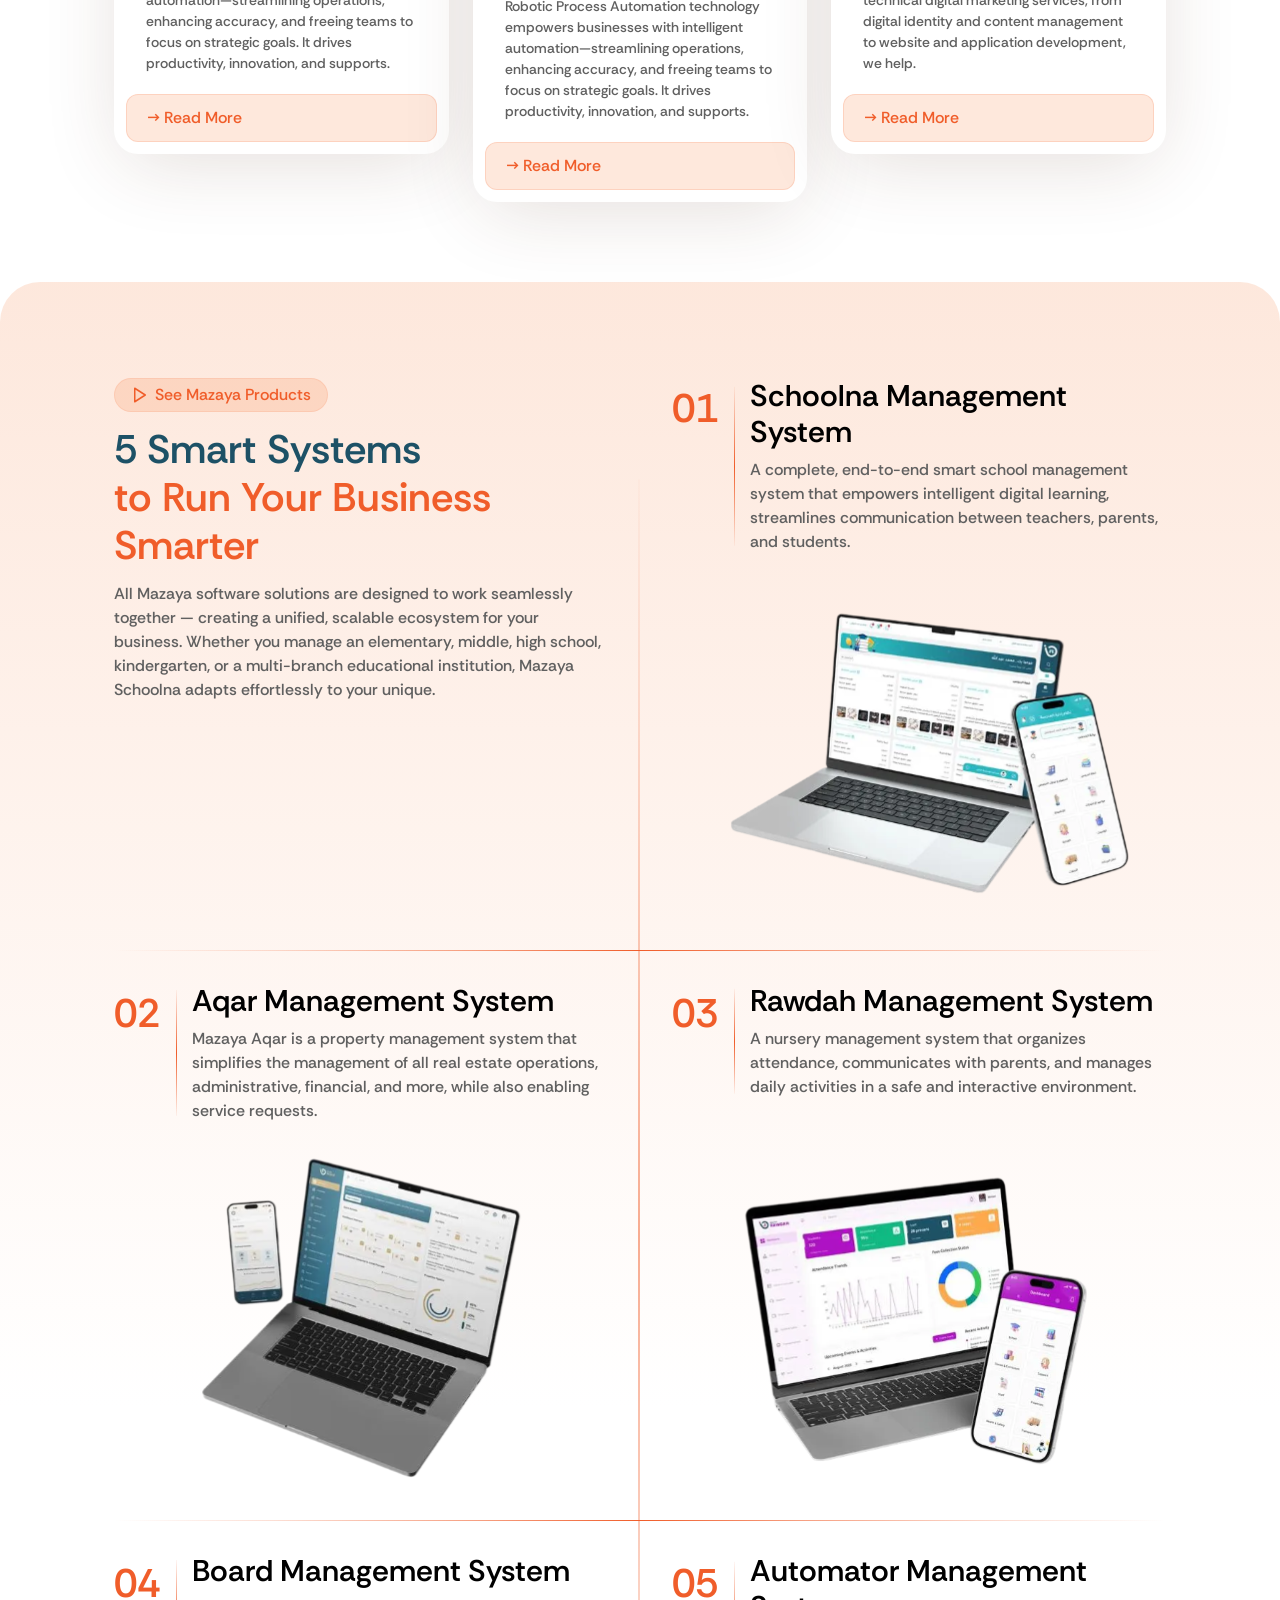
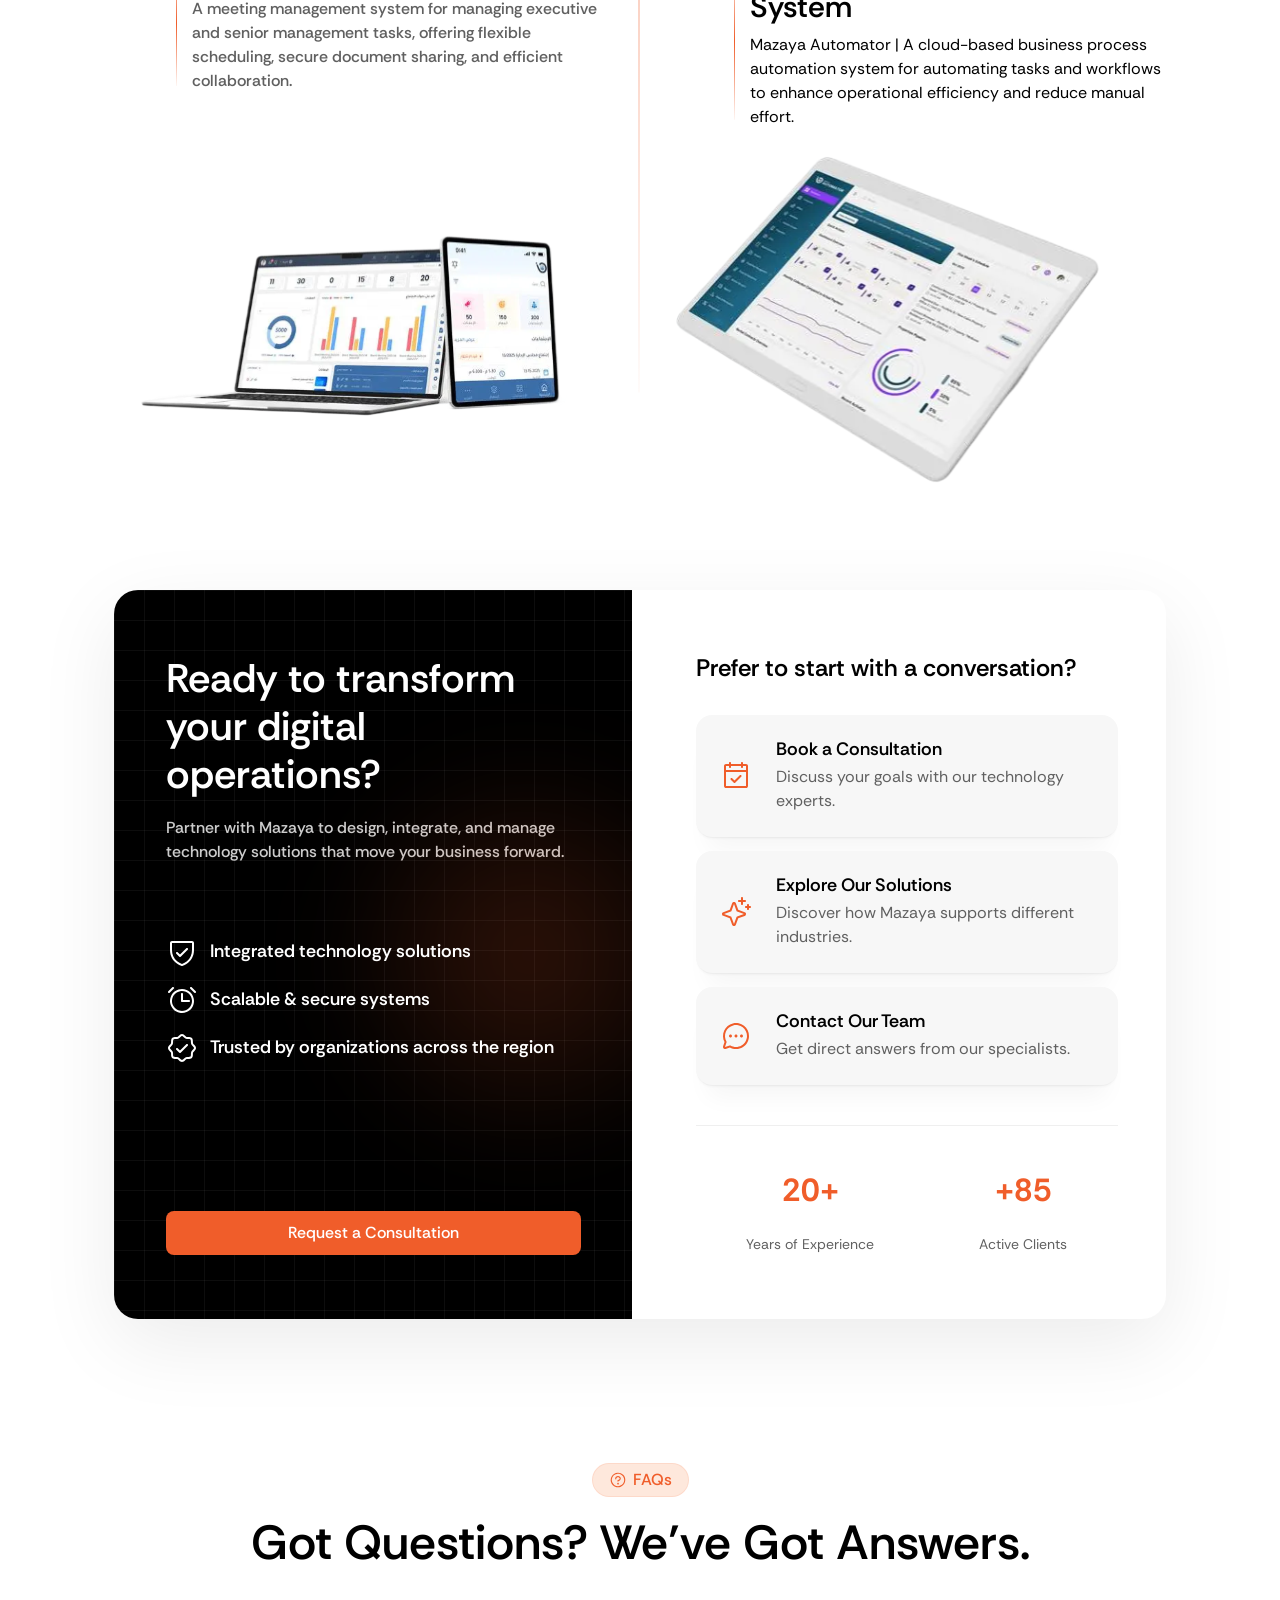
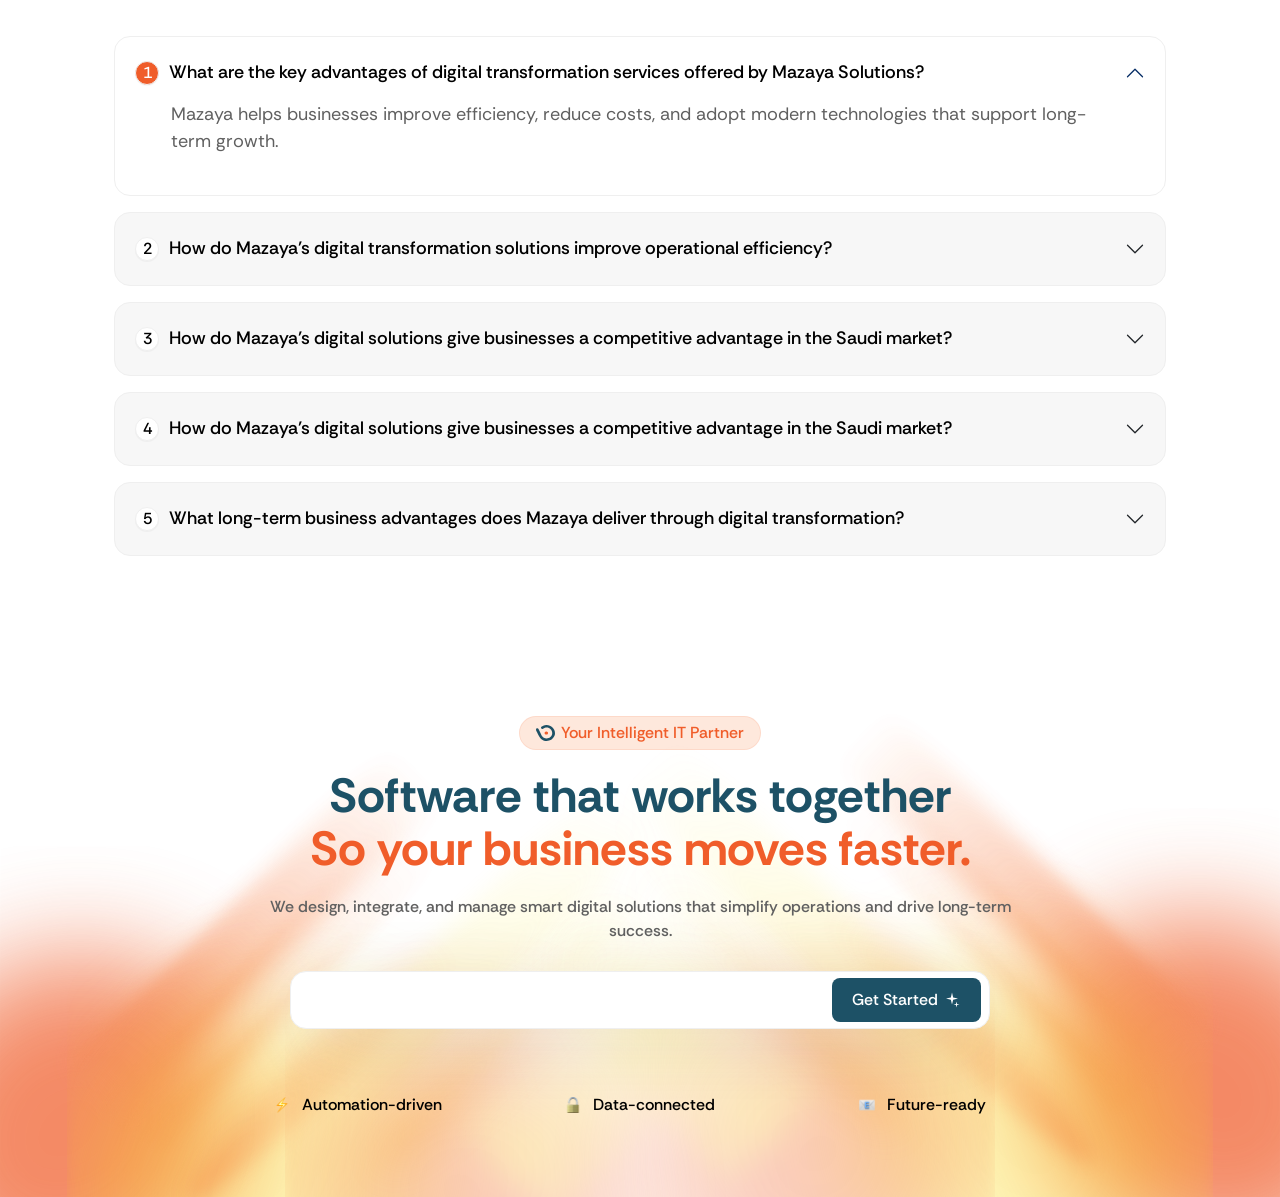
==== commit b4fce468: "add image in home pge" ====
--- a/index.html
+++ b/index.html
@@ -254,105 +254,18 @@
 
         <div class="container">
           <div class="clarity-card">
-            <!-- Grid Background Overlay -->
-            <div class="clarity-grid"></div>
-            <div class="clarity-logo">
-              <img src="assets/images/logo.svg" alt="Mazaya Logo">
-            </div>
-
-            <div class="clarity-content">
-              <!-- Complexity Side (Left-ish) -->
-              <div class="complexity-sidebar">
-                <div class="flow-pill disabled">Legacy Systems</div>
-                <div class="flow-pill disabled">Manual Processes</div>
-                <div class="flow-pill active">Smart Integrated System</div>
-                <div class="flow-pill disabled">Security Risks</div>
-                <div class="flow-pill disabled">Disconnected Tools</div>
-                <div class="flow-pill disabled">Limited Scalability</div>
-              </div>
-
-              <!-- Stepped Path Area (Center-Right) -->
-              <div class="path-visual-container">
-                <div class="path-labels">
-                  <div class="path-pill label-1">Automate Processes</div>
-                  <div class="path-pill label-2">Secure Your Systems</div>
-                  <div class="path-pill label-3">Integrate ERP & CRM</div>
-                  <div class="path-pill label-4">AI-Driven Decisions</div>
-                  <div class="path-pill label-top">#1 Business Transformation</div>
-                </div>
-                <div class="svg-wrapper">
-                  <svg class="step-path-svg" width="100%" height="100%" viewBox="0 0 600 400" preserveAspectRatio="none">
-                    <defs>
-                      <filter id="glow-orange" x="-20%" y="-20%" width="140%" height="140%">
-                        <feGaussianBlur stdDeviation="6" result="blur" />
-                        <feComposite in="SourceGraphic" in2="blur" operator="over" />
-                      </filter>
-                    </defs>
-                    <path d="M50,350 L180,350 L180,260 L300,260 L300,160 L420,160 L420,60 L500,60" 
-                          stroke="#F05D2A" stroke-width="3" fill="none" filter="url(#glow-orange)" />
-                  </svg>
-                </div>
-              </div>
-            </div>
-
-            <!-- Bottom Row: Title and Features -->
-            <div class="clarity-footer-row">
-              <div class="footer-left">
-                <h2 class="clarity-title">From Complexity to Clarity <br> One <span>Smart System</span> at a Time</h2>
-                <button class="custom-btn btn-primary">
+            <img src="assets/images/clarit_img.svg" alt="clarity img" class="full-img">
+            <div class="clarity-text main-text">
+               <h2>From Complexity to Clarity One<span class="subtitle-orange"> Smart System</span> at a Time</h2>
+               <a class="custom btn primary-btn">
                   Talk to an Expert
-                  <svg width="20" height="20" viewBox="0 0 24 24" fill="none" xmlns="http://www.w3.org/2000/svg">
-                    <path d="M12 2L13.5 8.5L20 10L13.5 11.5L12 18L10.5 11.5L4 10L10.5 8.5L12 2Z" fill="white"/>
-                    <path d="M18 14L18.75 17.25L22 18L18.75 18.75L18 22L17.25 18.75L14 18L17.25 17.25L18 14Z" fill="white"/>
-                  </svg>
-                </button>
-              </div>
-              <div class="footer-right">
-                <ul class="clarity-bullet-list custom-ul">
-                  <li>
-                    <div class="check-icon">
-                     <svg xmlns="http://www.w3.org/2000/svg" width="16" height="16" viewBox="0 0 16 16" fill="none">
-                        <path d="M0.833313 8.00004C0.833313 11.958 4.04198 15.1667 7.99998 15.1667C11.958 15.1667 15.1666 11.958 15.1666 8.00004C15.1666 6.59337 14.7613 5.2807 14.0607 4.17403C13.9647 4.02136 13.916 3.94537 13.8306 3.92937C13.7446 3.91337 13.672 3.96737 13.5266 4.07537C13.2326 4.29337 12.934 4.54336 12.634 4.81869C11.858 5.53269 11.1093 6.38271 10.4526 7.20671C9.79798 8.02938 9.24198 8.81671 8.84998 9.39871C8.65398 9.68871 8.49997 9.92738 8.39464 10.0927C8.34264 10.1754 8.30264 10.2394 8.2753 10.282L8.24598 10.3307L8.23865 10.3427L8.23663 10.3454C8.11463 10.5467 7.89399 10.6694 7.65799 10.6667C7.42199 10.6634 7.20463 10.5354 7.08797 10.3307C6.4553 9.22337 5.93198 8.7247 5.61798 8.5047C5.46131 8.3947 5.35532 8.35336 5.30799 8.33803C5.30799 8.33803 5.30398 8.33669 5.29864 8.33536C5.29398 8.33536 5.28599 8.33271 5.28133 8.33204C5.27599 8.33071 5.27064 8.3307 5.25864 8.32937C4.92597 8.29204 4.66665 8.00937 4.66665 7.66671C4.66665 7.29804 4.96531 7.00004 5.33331 7.00004C5.38598 6.99404 5.53531 7.00004 5.71264 7.06804C5.89464 7.12604 6.12198 7.23005 6.38198 7.41205C6.73531 7.65939 7.14597 8.04736 7.59331 8.65603C7.63064 8.70736 7.70866 8.70669 7.74399 8.65336C8.14999 8.05136 8.72664 7.23405 9.40997 6.37605C10.0913 5.52005 10.8873 4.61338 11.732 3.83738C12.0046 3.58671 12.2866 3.34605 12.5753 3.12338C12.7593 2.98138 12.8513 2.91004 12.8533 2.81404C12.8553 2.7187 12.772 2.6487 12.6053 2.5087C11.36 1.46337 9.75331 0.833374 7.99998 0.833374C4.04198 0.833374 0.833313 4.04204 0.833313 8.00004Z" fill="#F05D2A"/>
-                      </svg>
-                    </div>
-                    AI-Powered Automation That Streamlines Your Business Operations
-                  </li>
-                  <li>
-                    <div class="check-icon">
-                      <svg xmlns="http://www.w3.org/2000/svg" width="16" height="16" viewBox="0 0 16 16" fill="none">
-                        <path d="M0.833313 8.00004C0.833313 11.958 4.04198 15.1667 7.99998 15.1667C11.958 15.1667 15.1666 11.958 15.1666 8.00004C15.1666 6.59337 14.7613 5.2807 14.0607 4.17403C13.9647 4.02136 13.916 3.94537 13.8306 3.92937C13.7446 3.91337 13.672 3.96737 13.5266 4.07537C13.2326 4.29337 12.934 4.54336 12.634 4.81869C11.858 5.53269 11.1093 6.38271 10.4526 7.20671C9.79798 8.02938 9.24198 8.81671 8.84998 9.39871C8.65398 9.68871 8.49997 9.92738 8.39464 10.0927C8.34264 10.1754 8.30264 10.2394 8.2753 10.282L8.24598 10.3307L8.23865 10.3427L8.23663 10.3454C8.11463 10.5467 7.89399 10.6694 7.65799 10.6667C7.42199 10.6634 7.20463 10.5354 7.08797 10.3307C6.4553 9.22337 5.93198 8.7247 5.61798 8.5047C5.46131 8.3947 5.35532 8.35336 5.30799 8.33803C5.30799 8.33803 5.30398 8.33669 5.29864 8.33536C5.29398 8.33536 5.28599 8.33271 5.28133 8.33204C5.27599 8.33071 5.27064 8.3307 5.25864 8.32937C4.92597 8.29204 4.66665 8.00937 4.66665 7.66671C4.66665 7.29804 4.96531 7.00004 5.33331 7.00004C5.38598 6.99404 5.53531 7.00004 5.71264 7.06804C5.89464 7.12604 6.12198 7.23005 6.38198 7.41205C6.73531 7.65939 7.14597 8.04736 7.59331 8.65603C7.63064 8.70736 7.70866 8.70669 7.74399 8.65336C8.14999 8.05136 8.72664 7.23405 9.40997 6.37605C10.0913 5.52005 10.8873 4.61338 11.732 3.83738C12.0046 3.58671 12.2866 3.34605 12.5753 3.12338C12.7593 2.98138 12.8513 2.91004 12.8533 2.81404C12.8553 2.7187 12.772 2.6487 12.6053 2.5087C11.36 1.46337 9.75331 0.833374 7.99998 0.833374C4.04198 0.833374 0.833313 4.04204 0.833313 8.00004Z" fill="#F05D2A"/>
-                      </svg>
-                    </div>
-                    Secure & Scalable IT Systems Built for Long-Term Growth
-                  </li>
-                  <li>
-                    <div class="check-icon">
-                      <svg xmlns="http://www.w3.org/2000/svg" width="16" height="16" viewBox="0 0 16 16" fill="none">
-                        <path d="M0.833313 8.00004C0.833313 11.958 4.04198 15.1667 7.99998 15.1667C11.958 15.1667 15.1666 11.958 15.1666 8.00004C15.1666 6.59337 14.7613 5.2807 14.0607 4.17403C13.9647 4.02136 13.916 3.94537 13.8306 3.92937C13.7446 3.91337 13.672 3.96737 13.5266 4.07537C13.2326 4.29337 12.934 4.54336 12.634 4.81869C11.858 5.53269 11.1093 6.38271 10.4526 7.20671C9.79798 8.02938 9.24198 8.81671 8.84998 9.39871C8.65398 9.68871 8.49997 9.92738 8.39464 10.0927C8.34264 10.1754 8.30264 10.2394 8.2753 10.282L8.24598 10.3307L8.23865 10.3427L8.23663 10.3454C8.11463 10.5467 7.89399 10.6694 7.65799 10.6667C7.42199 10.6634 7.20463 10.5354 7.08797 10.3307C6.4553 9.22337 5.93198 8.7247 5.61798 8.5047C5.46131 8.3947 5.35532 8.35336 5.30799 8.33803C5.30799 8.33803 5.30398 8.33669 5.29864 8.33536C5.29398 8.33536 5.28599 8.33271 5.28133 8.33204C5.27599 8.33071 5.27064 8.3307 5.25864 8.32937C4.92597 8.29204 4.66665 8.00937 4.66665 7.66671C4.66665 7.29804 4.96531 7.00004 5.33331 7.00004C5.38598 6.99404 5.53531 7.00004 5.71264 7.06804C5.89464 7.12604 6.12198 7.23005 6.38198 7.41205C6.73531 7.65939 7.14597 8.04736 7.59331 8.65603C7.63064 8.70736 7.70866 8.70669 7.74399 8.65336C8.14999 8.05136 8.72664 7.23405 9.40997 6.37605C10.0913 5.52005 10.8873 4.61338 11.732 3.83738C12.0046 3.58671 12.2866 3.34605 12.5753 3.12338C12.7593 2.98138 12.8513 2.91004 12.8533 2.81404C12.8553 2.7187 12.772 2.6487 12.6053 2.5087C11.36 1.46337 9.75331 0.833374 7.99998 0.833374C4.04198 0.833374 0.833313 4.04204 0.833313 8.00004Z" fill="#F05D2A"/>
-                      </svg>
-                    </div>
-                    Fully Integrated Digital Solutions That Connect Your Entire Business
-                  </li>
-                </ul>
-              </div>
-            </div>
-          </div>
-
-          <!-- Bottom Stats -->
-          <div class="clarity-stats-row grid-3 custom-card">
-            <div class="stat-item">
-              <h3 class="stat-number" data-target="300" data-prefix="+">+300</h3>
-              <p class="stat-label description">Active Clients</p>
-            </div>
-            <div class="stat-item">
-              <h3 class="stat-number" data-target="50" data-prefix="+" data-suffix="k">+50k</h3>
-              <p class="stat-label description">Automated Operations Monthly</p>
-            </div>
-            <div class="stat-item">
-              <h3 class="stat-number" data-target="99.9" data-suffix="%">99.9%</h3>
-              <p class="stat-label description">System Reliability</p>
-            </div>
-          </div>
+                  <svg xmlns="http://www.w3.org/2000/svg" width="17" height="17" viewBox="0 0 17 17" fill="none">
+                    <path d="M12.7702 8.51203L9.14348 7.17187L7.80755 3.54234C7.72843 3.32742 7.5853 3.14193 7.39745 3.01091C7.20961 2.87989 6.9861 2.80964 6.75708 2.80964C6.52805 2.80964 6.30454 2.87989 6.1167 3.01091C5.92886 3.14193 5.78572 3.32742 5.70661 3.54234L4.36223 7.17187L0.732702 8.50781C0.517777 8.58692 0.332291 8.73006 0.20127 8.9179C0.0702496 9.10575 0 9.32926 0 9.55828C0 9.7873 0.0702496 10.0108 0.20127 10.1987C0.332291 10.3865 0.517777 10.5296 0.732702 10.6087L4.36223 11.9531L5.69817 15.5827C5.77728 15.7976 5.92042 15.9831 6.10826 16.1141C6.2961 16.2451 6.51962 16.3154 6.74864 16.3154C6.97766 16.3154 7.20117 16.2451 7.38902 16.1141C7.57686 15.9831 7.71999 15.7976 7.79911 15.5827L9.14348 11.9531L12.773 10.6172C12.9879 10.5381 13.1734 10.3949 13.3044 10.2071C13.4355 10.0193 13.5057 9.79574 13.5057 9.56672C13.5057 9.33769 13.4355 9.11418 13.3044 8.92634C13.1734 8.7385 12.9879 8.59536 12.773 8.51625L12.7702 8.51203ZM8.51067 10.9842C8.43432 11.0124 8.36498 11.0567 8.30744 11.1143C8.2499 11.1718 8.20553 11.2411 8.17739 11.3175L6.75286 15.177L5.33114 11.3203C5.30304 11.2432 5.2584 11.1731 5.20034 11.115C5.14227 11.057 5.0722 11.0123 4.99505 10.9842L1.13841 9.5625L4.99505 8.14078C5.0722 8.11269 5.14227 8.06804 5.20034 8.00998C5.2584 7.95191 5.30304 7.88184 5.33114 7.80469L6.75286 3.94805L8.17458 7.80469C8.20272 7.88104 8.24709 7.95038 8.30463 8.00792C8.36217 8.06546 8.43151 8.10983 8.50786 8.13797L12.3673 9.5625L8.51067 10.9842ZM9.00286 2.25C9.00286 2.10082 9.06212 1.95774 9.16761 1.85225C9.2731 1.74676 9.41617 1.6875 9.56536 1.6875H10.6904V0.5625C10.6904 0.413316 10.7496 0.270242 10.8551 0.164752C10.9606 0.0592632 11.1037 0 11.2529 0C11.402 0 11.5451 0.0592632 11.6506 0.164752C11.7561 0.270242 11.8154 0.413316 11.8154 0.5625V1.6875H12.9404C13.0895 1.6875 13.2326 1.74676 13.3381 1.85225C13.4436 1.95774 13.5029 2.10082 13.5029 2.25C13.5029 2.39918 13.4436 2.54226 13.3381 2.64775C13.2326 2.75324 13.0895 2.8125 12.9404 2.8125H11.8154V3.9375C11.8154 4.08668 11.7561 4.22976 11.6506 4.33525C11.5451 4.44074 11.402 4.5 11.2529 4.5C11.1037 4.5 10.9606 4.44074 10.8551 4.33525C10.7496 4.22976 10.6904 4.08668 10.6904 3.9375V2.8125H9.56536C9.41617 2.8125 9.2731 2.75324 9.16761 2.64775C9.06212 2.54226 9.00286 2.39918 9.00286 2.25ZM16.3154 5.625C16.3154 5.77418 16.2561 5.91726 16.1506 6.02275C16.0451 6.12824 15.902 6.1875 15.7529 6.1875H15.1904V6.75C15.1904 6.89918 15.1311 7.04226 15.0256 7.14775C14.9201 7.25324 14.777 7.3125 14.6279 7.3125C14.4787 7.3125 14.3356 7.25324 14.2301 7.14775C14.1246 7.04226 14.0654 6.89918 14.0654 6.75V6.1875H13.5029C13.3537 6.1875 13.2106 6.12824 13.1051 6.02275C12.9996 5.91726 12.9404 5.77418 12.9404 5.625C12.9404 5.47582 12.9996 5.33274 13.1051 5.22725C13.2106 5.12176 13.3537 5.0625 13.5029 5.0625H14.0654V4.5C14.0654 4.35082 14.1246 4.20774 14.2301 4.10225C14.3356 3.99676 14.4787 3.9375 14.6279 3.9375C14.777 3.9375 14.9201 3.99676 15.0256 4.10225C15.1311 4.20774 15.1904 4.35082 15.1904 4.5V5.0625H15.7529C15.902 5.0625 16.0451 5.12176 16.1506 5.22725C16.2561 5.33274 16.3154 5.47582 16.3154 5.625Z" fill="white"/>
+                   </svg>
+               </a>
+            </div>
+          </div>
+
         </div>
       </section>
 
@@ -537,7 +450,7 @@
                   <p class="main_desc">
                     As businesses scale, system complexity increases — creating challenges that require intelligent, integrated solutions.
                   </p>
-                  <button class="btn-primary custom-btn">
+                  <button class="primary-btn custom-btn">
                     Request a Consultation
                    <svg xmlns="http://www.w3.org/2000/svg" width="17" height="17" viewBox="0 0 17 17" fill="none">
                     <path d="M12.7702 8.51203L9.14348 7.17187L7.80755 3.54234C7.72843 3.32742 7.5853 3.14193 7.39745 3.01091C7.20961 2.87989 6.9861 2.80964 6.75708 2.80964C6.52805 2.80964 6.30454 2.87989 6.1167 3.01091C5.92886 3.14193 5.78572 3.32742 5.70661 3.54234L4.36223 7.17187L0.732702 8.50781C0.517777 8.58692 0.332291 8.73006 0.20127 8.9179C0.0702496 9.10575 0 9.32926 0 9.55828C0 9.7873 0.0702496 10.0108 0.20127 10.1987C0.332291 10.3865 0.517777 10.5296 0.732702 10.6087L4.36223 11.9531L5.69817 15.5827C5.77728 15.7976 5.92042 15.9831 6.10826 16.1141C6.2961 16.2451 6.51962 16.3154 6.74864 16.3154C6.97766 16.3154 7.20117 16.2451 7.38902 16.1141C7.57686 15.9831 7.71999 15.7976 7.79911 15.5827L9.14348 11.9531L12.773 10.6172C12.9879 10.5381 13.1734 10.3949 13.3044 10.2071C13.4355 10.0193 13.5057 9.79574 13.5057 9.56672C13.5057 9.33769 13.4355 9.11418 13.3044 8.92634C13.1734 8.7385 12.9879 8.59536 12.773 8.51625L12.7702 8.51203ZM8.51067 10.9842C8.43432 11.0124 8.36498 11.0567 8.30744 11.1143C8.2499 11.1718 8.20553 11.2411 8.17739 11.3175L6.75286 15.177L5.33114 11.3203C5.30304 11.2432 5.2584 11.1731 5.20034 11.115C5.14227 11.057 5.0722 11.0123 4.99505 10.9842L1.13841 9.5625L4.99505 8.14078C5.0722 8.11269 5.14227 8.06804 5.20034 8.00998C5.2584 7.95191 5.30304 7.88184 5.33114 7.80469L6.75286 3.94805L8.17458 7.80469C8.20272 7.88104 8.24709 7.95038 8.30463 8.00792C8.36217 8.06546 8.43151 8.10983 8.50786 8.13797L12.3673 9.5625L8.51067 10.9842ZM9.00286 2.25C9.00286 2.10082 9.06212 1.95774 9.16761 1.85225C9.2731 1.74676 9.41617 1.6875 9.56536 1.6875H10.6904V0.5625C10.6904 0.413316 10.7496 0.270242 10.8551 0.164752C10.9606 0.0592632 11.1037 0 11.2529 0C11.402 0 11.5451 0.0592632 11.6506 0.164752C11.7561 0.270242 11.8154 0.413316 11.8154 0.5625V1.6875H12.9404C13.0895 1.6875 13.2326 1.74676 13.3381 1.85225C13.4436 1.95774 13.5029 2.10082 13.5029 2.25C13.5029 2.39918 13.4436 2.54226 13.3381 2.64775C13.2326 2.75324 13.0895 2.8125 12.9404 2.8125H11.8154V3.9375C11.8154 4.08668 11.7561 4.22976 11.6506 4.33525C11.5451 4.44074 11.402 4.5 11.2529 4.5C11.1037 4.5 10.9606 4.44074 10.8551 4.33525C10.7496 4.22976 10.6904 4.08668 10.6904 3.9375V2.8125H9.56536C9.41617 2.8125 9.2731 2.75324 9.16761 2.64775C9.06212 2.54226 9.00286 2.39918 9.00286 2.25ZM16.3154 5.625C16.3154 5.77418 16.2561 5.91726 16.1506 6.02275C16.0451 6.12824 15.902 6.1875 15.7529 6.1875H15.1904V6.75C15.1904 6.89918 15.1311 7.04226 15.0256 7.14775C14.9201 7.25324 14.777 7.3125 14.6279 7.3125C14.4787 7.3125 14.3356 7.25324 14.2301 7.14775C14.1246 7.04226 14.0654 6.89918 14.0654 6.75V6.1875H13.5029C13.3537 6.1875 13.2106 6.12824 13.1051 6.02275C12.9996 5.91726 12.9404 5.77418 12.9404 5.625C12.9404 5.47582 12.9996 5.33274 13.1051 5.22725C13.2106 5.12176 13.3537 5.0625 13.5029 5.0625H14.0654V4.5C14.0654 4.35082 14.1246 4.20774 14.2301 4.10225C14.3356 3.99676 14.4787 3.9375 14.6279 3.9375C14.777 3.9375 14.9201 3.99676 15.0256 4.10225C15.1311 4.20774 15.1904 4.35082 15.1904 4.5V5.0625H15.7529C15.902 5.0625 16.0451 5.12176 16.1506 5.22725C16.2561 5.33274 16.3154 5.47582 16.3154 5.625Z" fill="white"/>
@@ -883,7 +796,7 @@
               </ul>
               
               <div class="flex-grow-1 w-100 d-flex align-items-end">
-               <button class="btn-primary custom-btn w-100 mt-4">Request a Consultation</button>
+               <button class="primary-btn custom-btn w-100 mt-4">Request a Consultation</button>
               </div>
             </div>
 
--- a/scss/main.css
+++ b/scss/main.css
@@ -677,7 +677,7 @@
 }
 .hero .hero-visuals .talk-badge-circular {
   position: absolute;
-  bottom: -10px;
+  bottom: 8px;
   right: -5.5vw;
   width: 150px;
   height: 150px;
@@ -754,234 +754,36 @@
   margin-bottom: 4rem;
 }
 .clarity-section .clarity-card {
-  border-radius: 40px;
-  background: radial-gradient(130.67% 120.5% at 50% 100%, #151515 0%, #000 100%);
-  padding: 2rem;
-  position: relative;
-  overflow: hidden;
-  border: 1px solid rgba(255, 255, 255, 0.1);
-  display: flex;
-  justify-content: flex-start;
-  align-items: center;
-  flex-direction: column;
-  gap: 1rem;
-  flex-wrap: wrap;
-}
-.clarity-section .clarity-card::before {
-  content: "";
+  position: relative;
+}
+.clarity-section .clarity-text {
+  display: flex;
+  justify-content: flex-start;
+  align-items: start;
+  flex-direction: column;
+  gap: clamp(5px, 0.7vw, 15px);
+  flex-wrap: wrap;
+  color: #fff;
+  text-align: start;
   position: absolute;
-  bottom: -10%;
-  left: -10%;
-  width: 50%;
-  height: 50%;
-  background: radial-gradient(circle, rgba(240, 93, 42, 0.6) 0%, transparent 80%);
-  filter: blur(60px);
-  pointer-events: none;
-  z-index: 0;
-}
-.clarity-section .clarity-card::after {
-  content: "";
-  position: absolute;
-  top: -5%;
-  right: -5%;
-  width: 50%;
-  height: 50%;
-  background: radial-gradient(circle, rgba(240, 93, 42, 0.6) 0%, transparent 90%);
-  filter: blur(60px);
-  pointer-events: none;
-  z-index: 0;
-}
-.clarity-section .clarity-card .clarity-grid {
-  position: absolute;
-  inset: 0;
-  background-image: linear-gradient(rgba(255, 255, 255, 0.03) 1px, transparent 1px), linear-gradient(90deg, rgba(255, 255, 255, 0.03) 1px, transparent 1px);
-  background-size: 40px 40px;
-  pointer-events: none;
-}
-.clarity-section .clarity-card .clarity-logo {
-  position: relative;
-  z-index: 2;
-  width: 100%;
-}
-.clarity-section .clarity-card .clarity-logo img {
-  width: 200px;
-}
-.clarity-section .clarity-content {
-  display: flex;
-  justify-content: flex-start;
-  align-items: stretch;
-  flex-direction: row;
-  gap: 2rem;
-  flex-wrap: wrap;
-  position: relative;
-  z-index: 2;
-  width: 100%;
-}
-@media (max-width: 991px) {
-  .clarity-section .clarity-content {
-    flex-direction: column;
-  }
-}
-.clarity-section .complexity-sidebar {
-  flex: 1;
-  display: flex;
-  justify-content: flex-start;
-  align-items: flex-start;
-  flex-direction: column;
-  gap: 0.8rem;
-  flex-wrap: wrap;
-}
-.clarity-section .complexity-sidebar .flow-pill {
-  padding: 12px 24px;
-  border-radius: 12px;
-  background: rgba(255, 255, 255, 0.03);
-  border: 1px solid rgba(255, 255, 255, 0.05);
-  color: rgba(255, 255, 255, 0.4);
-  font-size: 16px;
-  font-weight: 500;
-  width: 100%;
-  max-width: 320px;
-  transition: all 0.3s ease;
-}
-.clarity-section .complexity-sidebar .flow-pill.active {
-  background: linear-gradient(90deg, rgba(240, 93, 42, 0.1) 0%, rgba(240, 93, 42, 0.02) 100%);
-  border: 1px solid rgba(240, 93, 42, 0.4);
-  color: #fff;
-  box-shadow: 0 0 20px rgba(240, 93, 42, 0.05);
-}
-.clarity-section .path-visual-container {
-  flex: 2;
-  position: relative;
-  min-height: 400px;
-}
-.clarity-section .path-visual-container .path-labels {
-  position: absolute;
-  inset: 0;
-  z-index: 3;
-}
-.clarity-section .path-visual-container .path-pill {
-  position: absolute;
-  padding: 8px 20px;
-  background: rgba(40, 40, 40, 0.8);
-  backdrop-filter: blur(10px);
-  border: 1px solid rgba(255, 255, 255, 0.1);
-  border-radius: 50px;
-  color: #fff;
-  font-size: 14px;
-  font-weight: 500;
-  box-shadow: 0 4px 15px rgba(0, 0, 0, 0.3);
-  white-space: nowrap;
-}
-.clarity-section .path-visual-container .path-pill.label-1 {
-  bottom: 20%;
-  left: 10%;
-}
-.clarity-section .path-visual-container .path-pill.label-2 {
-  bottom: 18%;
-  left: 45%;
-}
-.clarity-section .path-visual-container .path-pill.label-3 {
-  bottom: 50%;
-  left: 42%;
-}
-.clarity-section .path-visual-container .path-pill.label-4 {
-  bottom: 73%;
-  left: 70%;
-}
-.clarity-section .path-visual-container .path-pill.label-top {
-  top: 0% !important;
-  right: 0%;
-  background: #F05D2A;
-  border: none;
+  inset-inline-start: 5%;
+  bottom: 5%;
+  transform: translate(0, 0);
+  margin-bottom: 0px;
+}
+.clarity-section .clarity-text h2, .clarity-section .clarity-text h2 > span {
+  font-size: clamp(5px, 2.4vw, 34px) !important;
   font-weight: 600;
-  padding: 12px 24px;
-  box-shadow: 0 0 30px rgba(240, 93, 42, 0.4);
-}
-.clarity-section .path-visual-container .svg-wrapper {
-  position: absolute;
-  inset: 0;
-  z-index: 2;
-}
-.clarity-section .clarity-footer-row {
-  display: flex;
-  justify-content: space-between;
-  align-items: center;
-  flex-direction: row;
-  gap: 4rem;
-  flex-wrap: wrap;
-  position: relative;
-  z-index: 2;
-  width: 100%;
-}
-@media (max-width: 991px) {
-  .clarity-section .clarity-footer-row {
-    flex-direction: column;
-    align-items: flex-start;
-    gap: 2rem;
-  }
-}
-.clarity-section .clarity-footer-row .footer-left {
-  display: flex;
-  justify-content: flex-start;
-  align-items: flex-start;
-  flex-direction: column;
-  gap: 2rem;
-  flex-wrap: wrap;
-}
-.clarity-section .clarity-footer-row .footer-left .clarity-title {
-  font-size: 34px;
-  font-weight: 600;
-  color: #fff;
-  line-height: 1.1;
-}
-.clarity-section .clarity-footer-row .footer-left .clarity-title span {
-  color: #F05D2A;
-}
-@media (max-width: 767px) {
-  .clarity-section .clarity-footer-row .footer-left .clarity-title {
-    font-size: 2.5rem;
-  }
-}
-.clarity-section .clarity-footer-row .footer-right .clarity-bullet-list {
-  display: flex;
-  justify-content: flex-start;
-  align-items: flex-start;
-  flex-direction: column;
-  gap: 1.5rem;
-  flex-wrap: wrap;
-}
-.clarity-section .clarity-footer-row .footer-right .clarity-bullet-list li {
-  display: flex;
-  justify-content: flex-start;
-  align-items: center;
-  flex-direction: row;
-  gap: 16px;
-  flex-wrap: nowrap;
-  color: #fff;
-  font-size: 14px;
-  font-weight: 600;
-}
-.clarity-section .clarity-footer-row .footer-right .clarity-bullet-list li .check-icon {
-  display: flex;
-  justify-content: center;
-  align-items: center;
-  flex-direction: row;
-  gap: 5px;
-  flex-wrap: wrap;
-  flex-shrink: 0;
-}
-.clarity-section .clarity-stats-row {
-  margin-top: 13px;
-  border-radius: 16px;
-}
-.clarity-section .clarity-stats-row .stat-item {
-  text-align: center;
-}
-.clarity-section .clarity-stats-row .stat-item .stat-number {
-  font-size: 32px;
-  font-weight: 600;
-  color: #F05D2A;
-  margin-bottom: 0.5rem;
+  display: inline;
+  max-width: 50%;
+}
+.clarity-section .clarity-text a {
+  font-size: clamp(6px, 1.2vw, 14px);
+  padding: clamp(1px, 0.5vw, 12px) clamp(5px, 1vw, 20px);
+}
+.clarity-section .clarity-text a svg {
+  width: clamp(6px, 1vw, 14px);
+  height: clamp(6px, 1vw, 14px);
 }
 
 .problems-section .problem-grid {
@@ -2524,24 +2326,22 @@
   box-shadow: 0 0 0 4px rgba(240, 93, 42, 0.1);
 }
 .History_section .journey-section .journey-item .robot-box .center-point .year-pill {
-  background: #fff;
-  border: 1px solid #EFEFEF;
+  background: rgba(240, 93, 42, 0.1);
+  border: 1px solid rgba(240, 93, 42, 0.3);
   padding: 4px 12px;
-  border-radius: 8px;
+  border-radius: 50px;
   font-size: 14px;
   font-weight: 600;
   color: #1D5166;
   box-shadow: 0 4px 10px rgba(0, 0, 0, 0.05);
   white-space: nowrap;
 }
-.History_section .journey-section .journey-item:nth-child(even) {
-  grid-template-columns: 1fr 1.5fr;
-}
 .History_section .journey-section .journey-item:nth-child(even) .journey-card {
   order: 2;
 }
 .History_section .journey-section .journey-item:nth-child(even) .robot-box {
-  order: 1;
+  order: 2;
+  align-items: start !important;
 }
 .History_section .journey-section .journey-item:nth-child(even) .robot-box img {
   transform: scaleX(-1);
@@ -2597,12 +2397,12 @@
   outline: none;
 }
 
-.btn-primary {
+.primary-btn {
   background-color: #F05D2A;
   color: #ffffff;
   transition: all 0.3s ease;
 }
-.btn-primary:hover {
+.primary-btn:hover {
   background-color: #1D5166;
 }
 
@@ -2628,11 +2428,15 @@
 }
 
 .gap-sm {
-  gap: 0.8rem;
+  gap: 0.8rem !important;
 }
 
 .gap-md {
-  gap: 2rem;
+  gap: 2rem !important;
+}
+
+.gap-lg {
+  gap: 5rem !important;
 }
 
 .w-img {
@@ -2722,7 +2526,7 @@
   flex-direction: row;
   gap: 5px;
   flex-wrap: nowrap;
-  height: clamp(400px, 75vh, 550px);
+  height: clamp(400px, 75vh, 450px);
 }
 .main_sevices_managment .badge-pill {
   background: rgba(240, 93, 42, 0.05) !important;
@@ -2859,6 +2663,7 @@
 }
 .small_main_text .main_title {
   font-size: 36px;
+  font-weight: 700;
 }
 .small_main_text .description {
   font-size: 14px;
